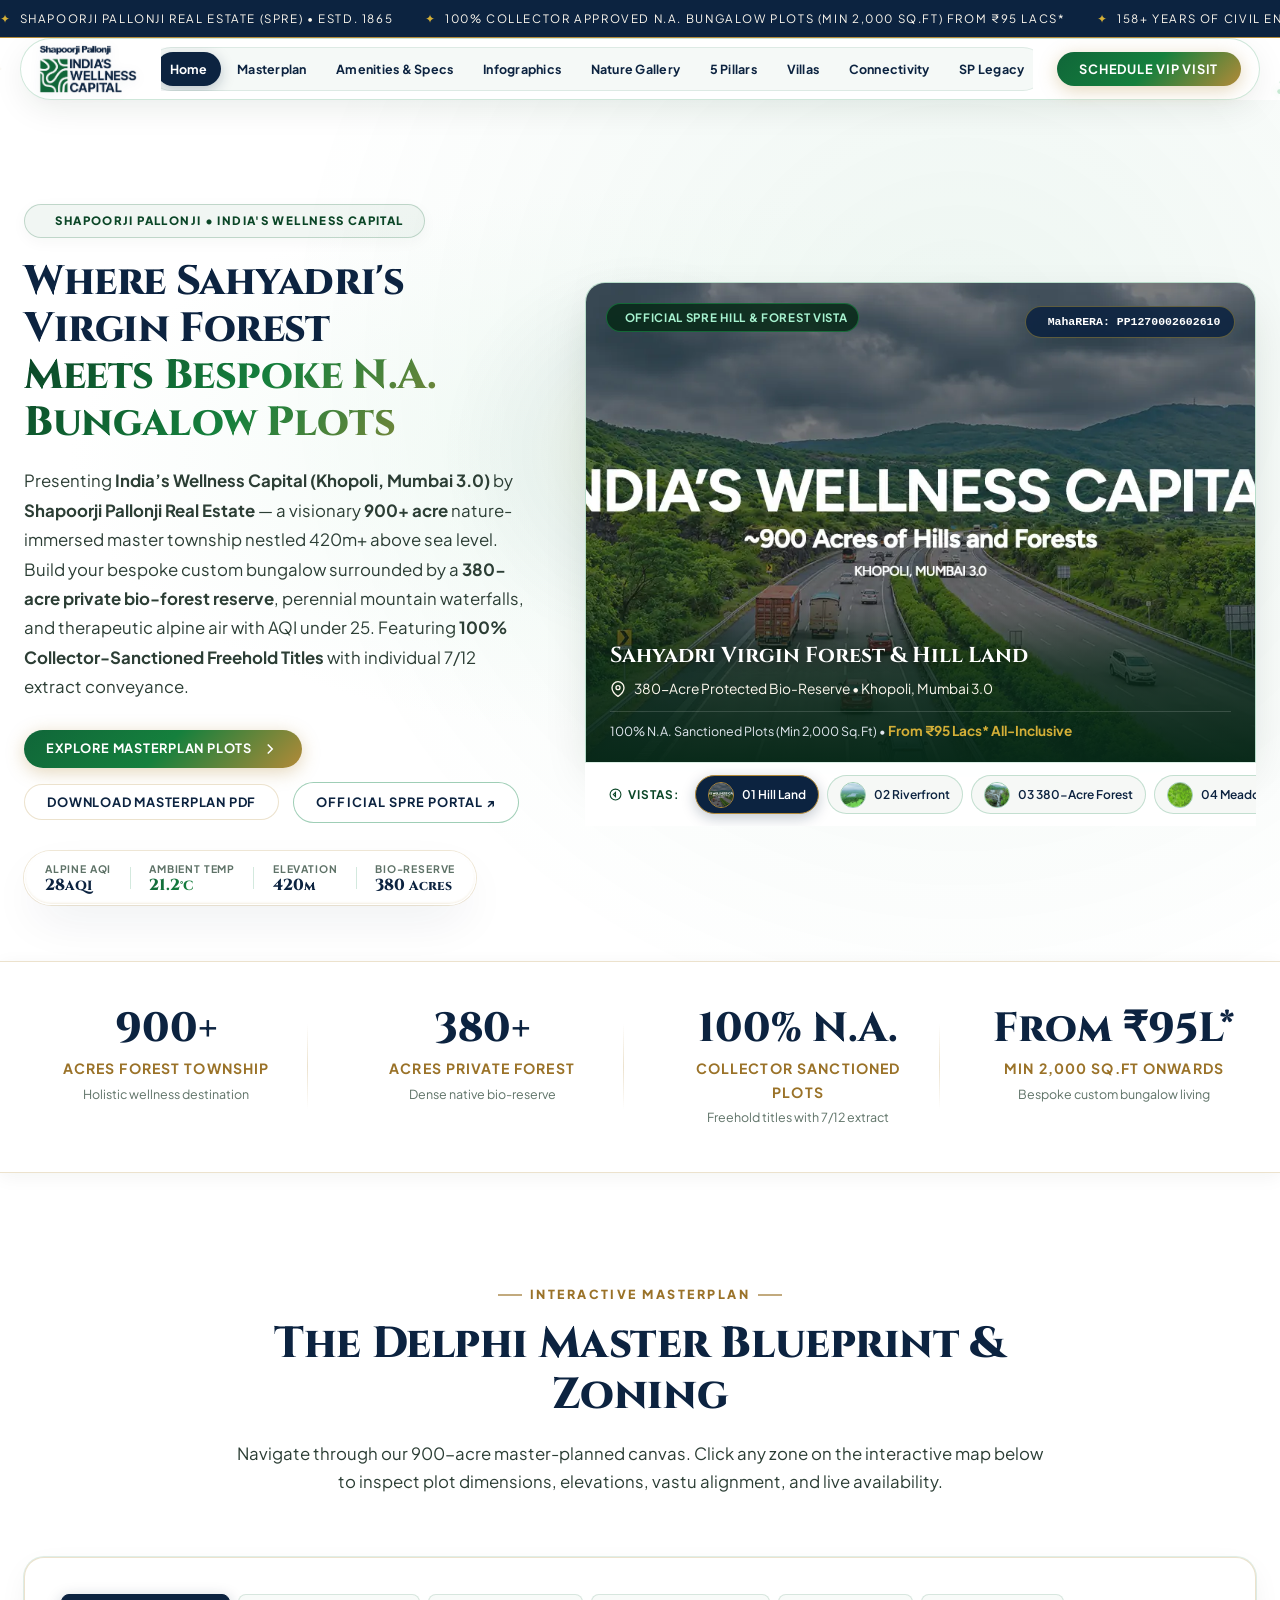
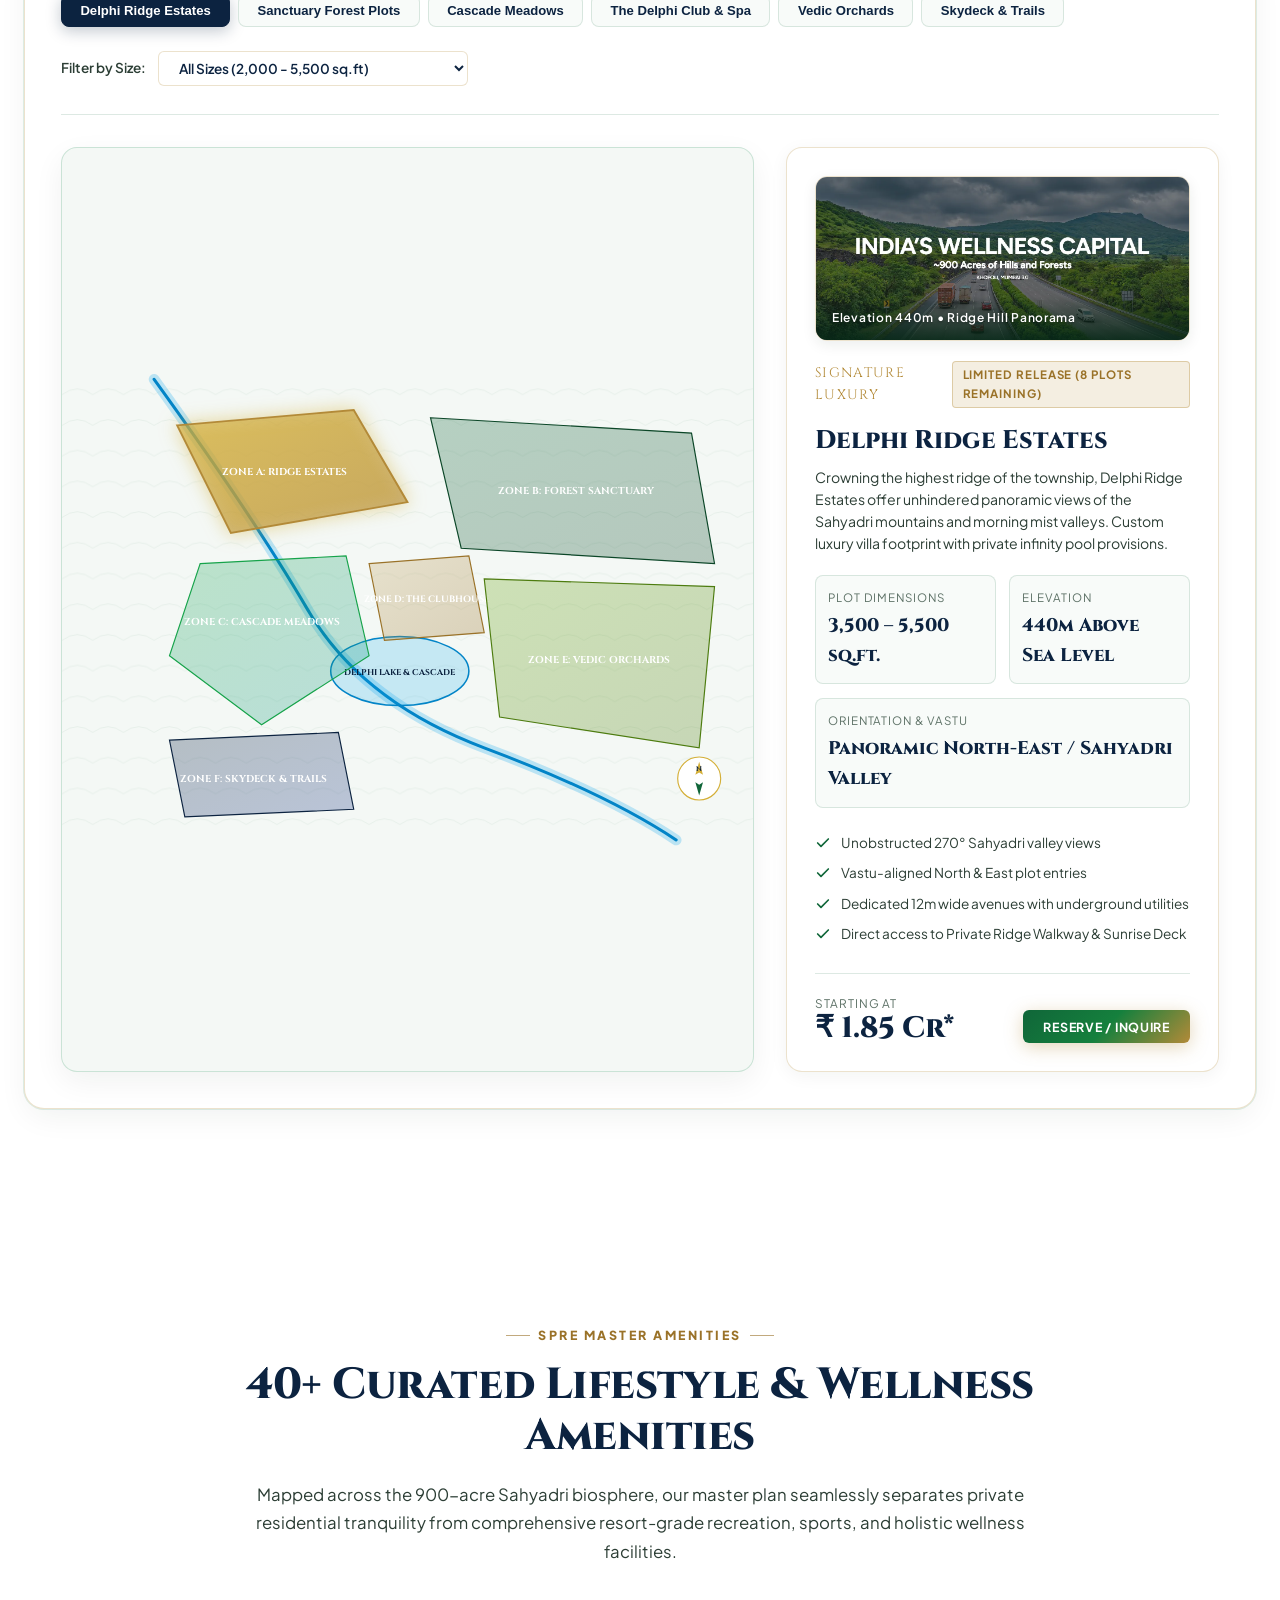
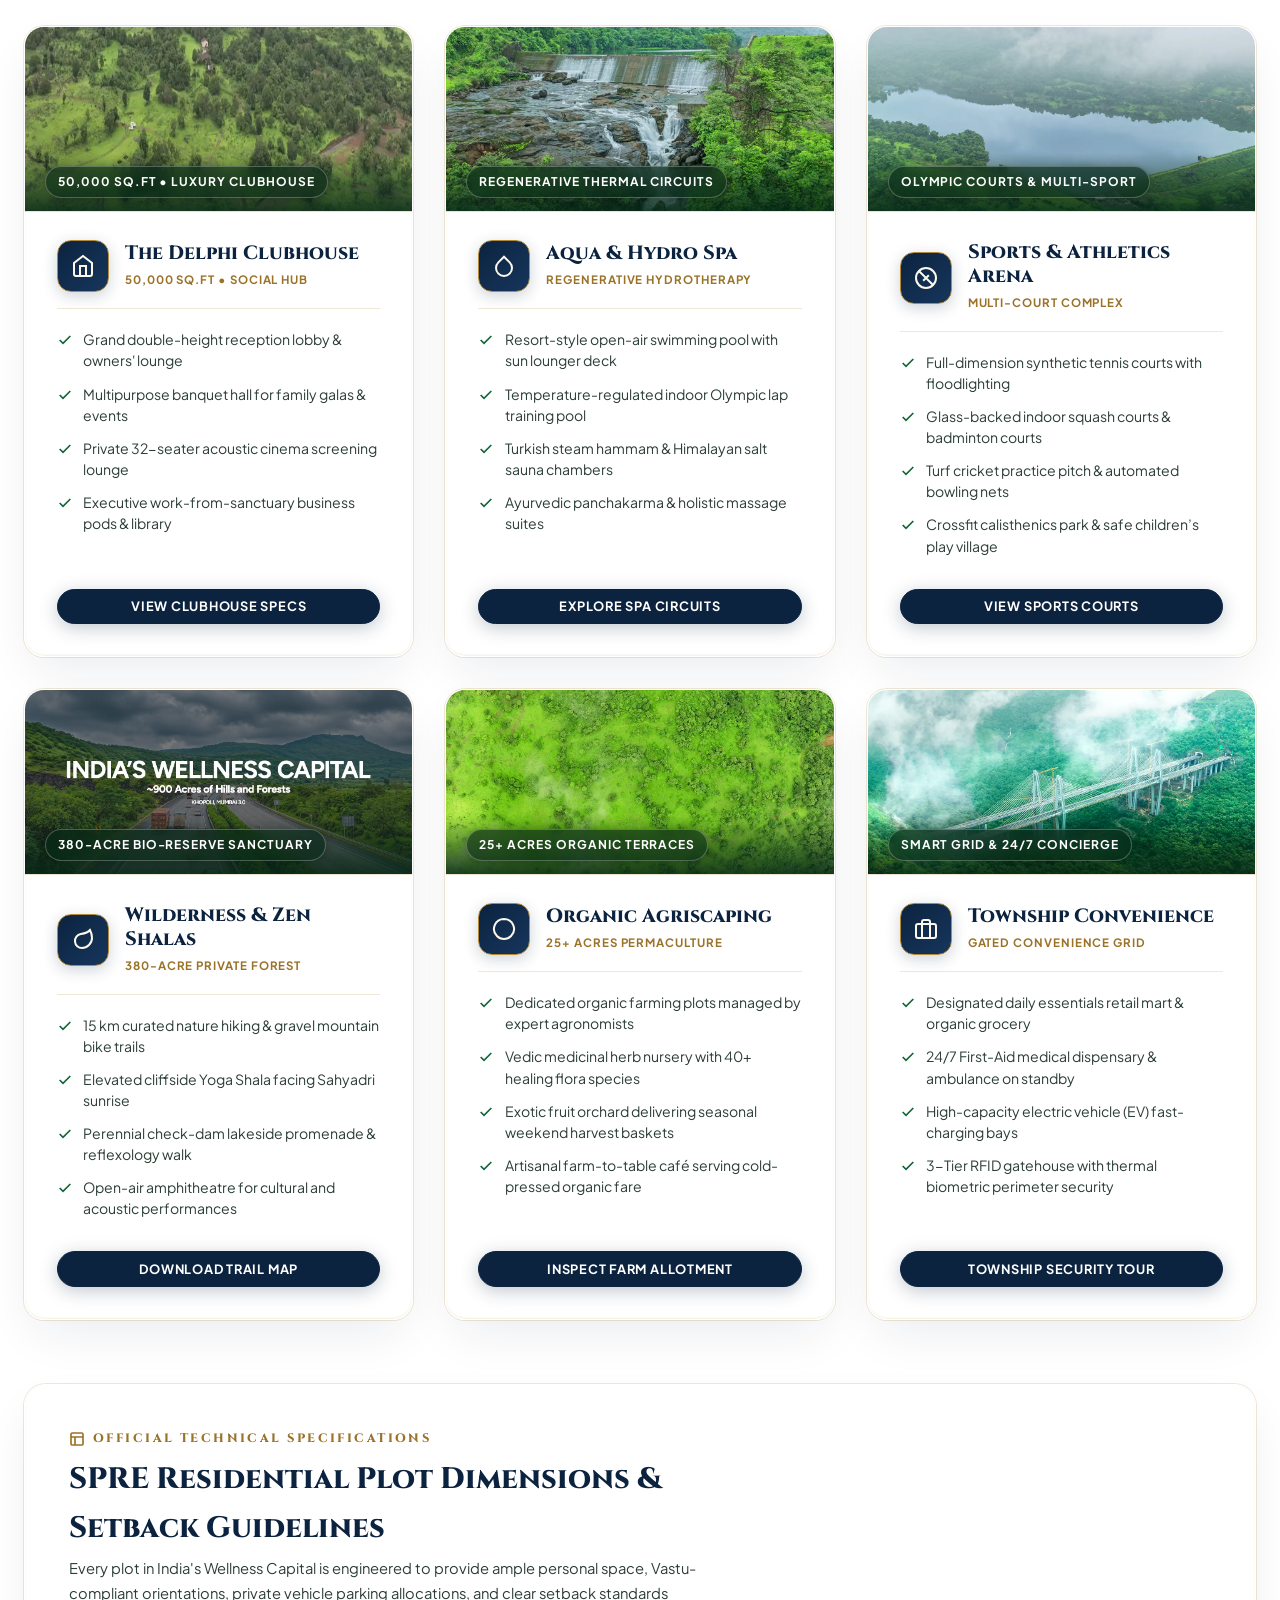
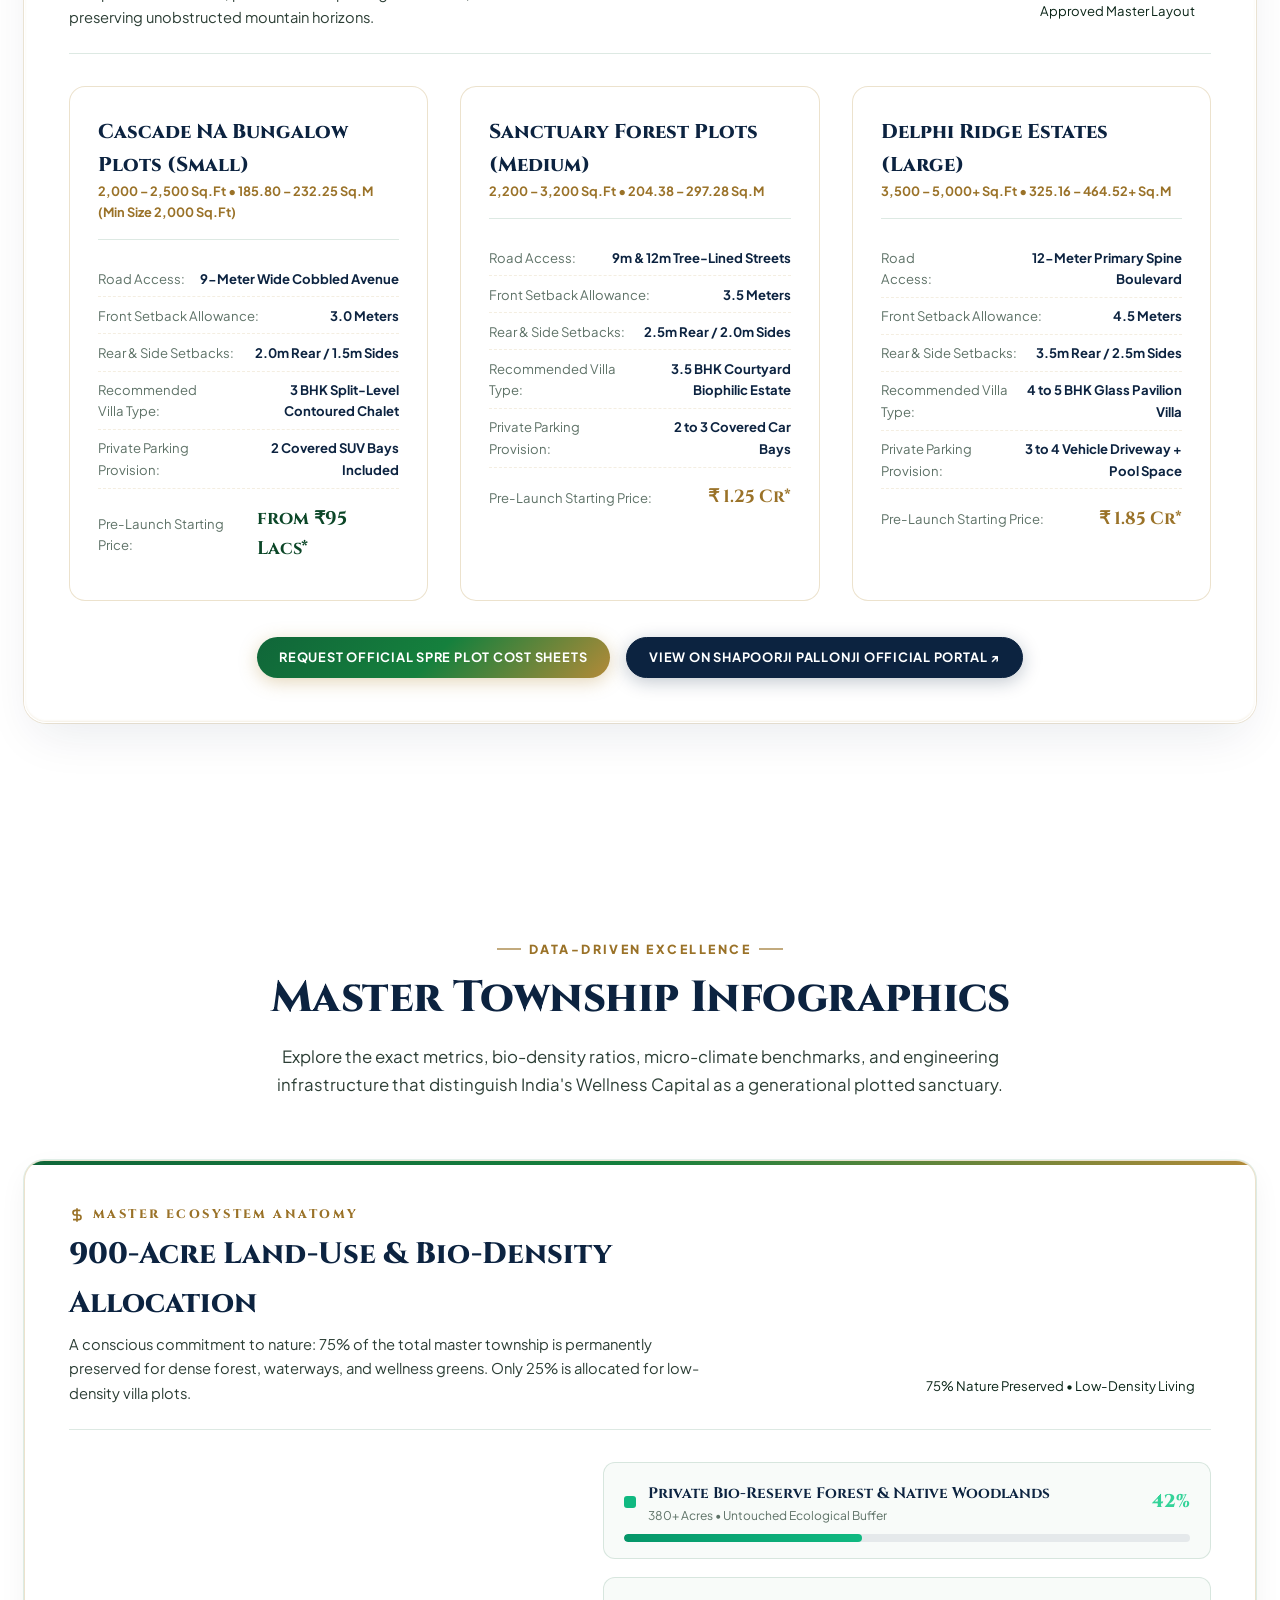
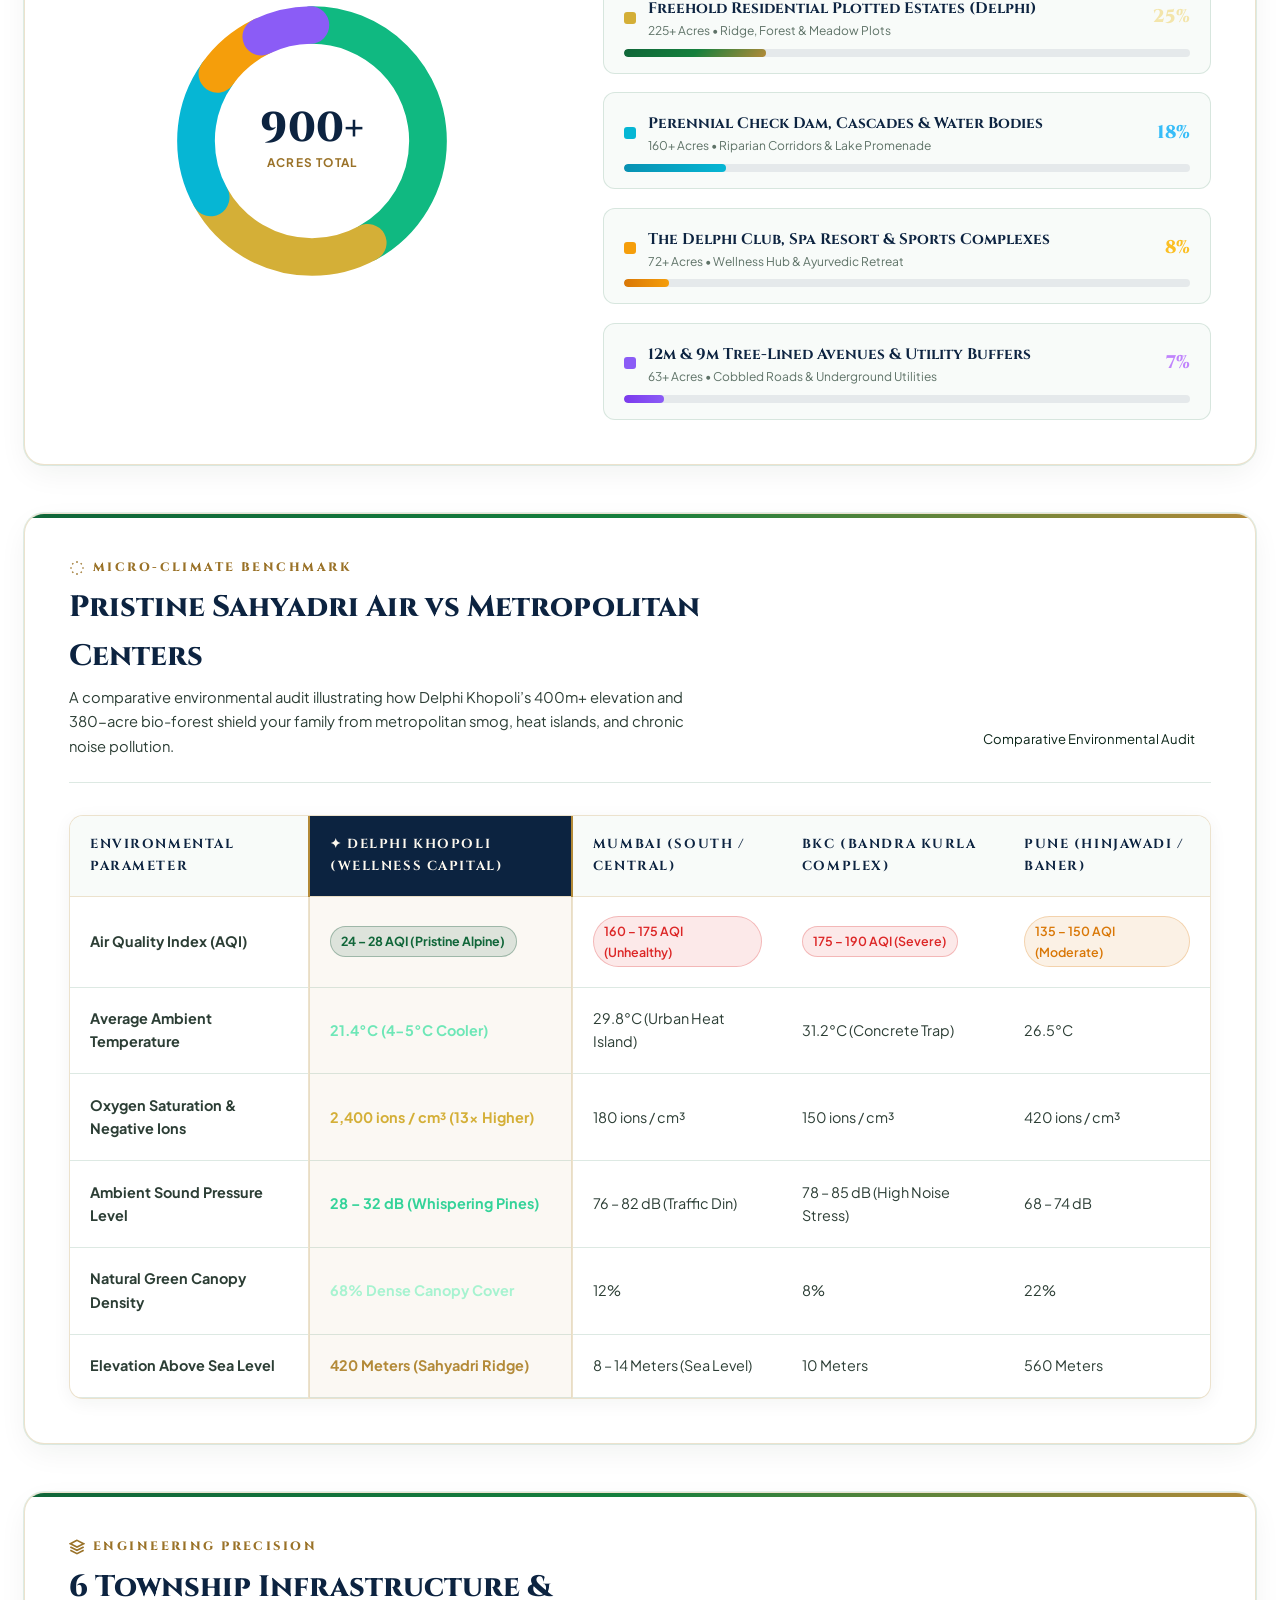
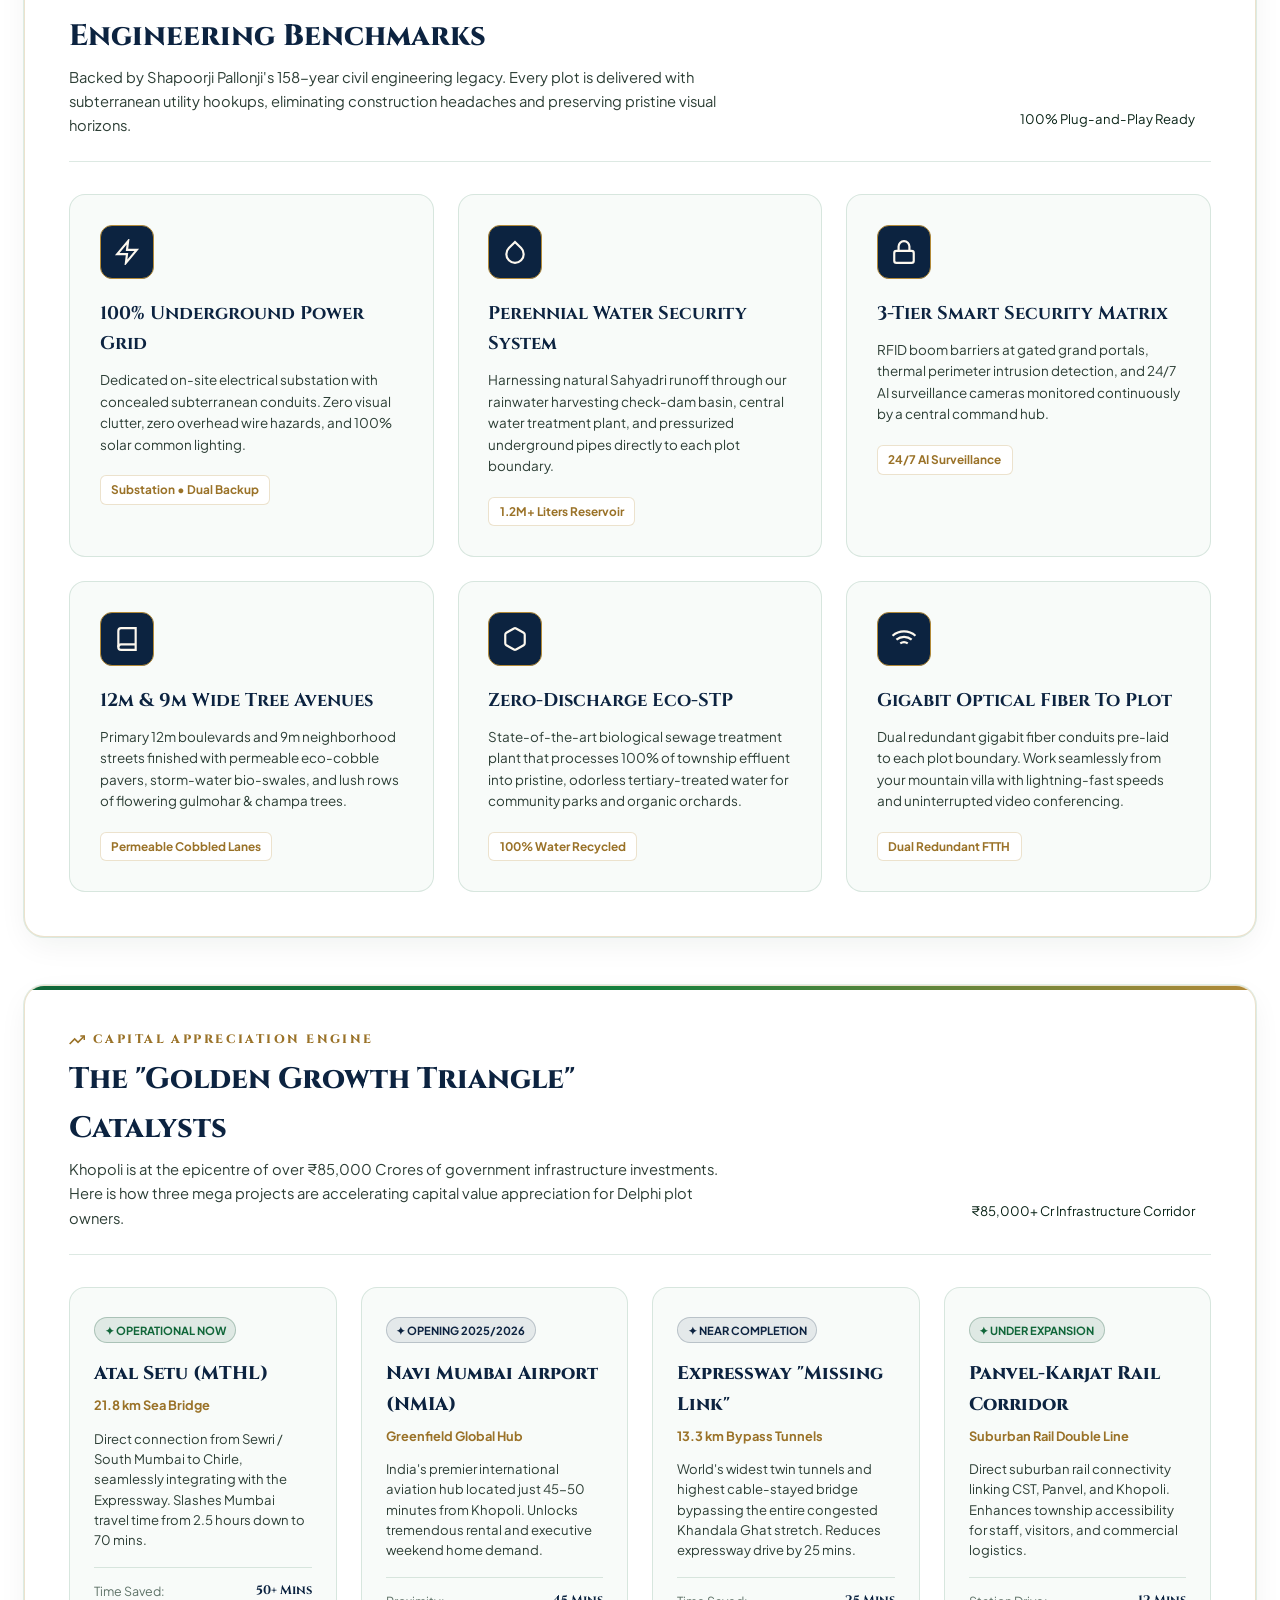
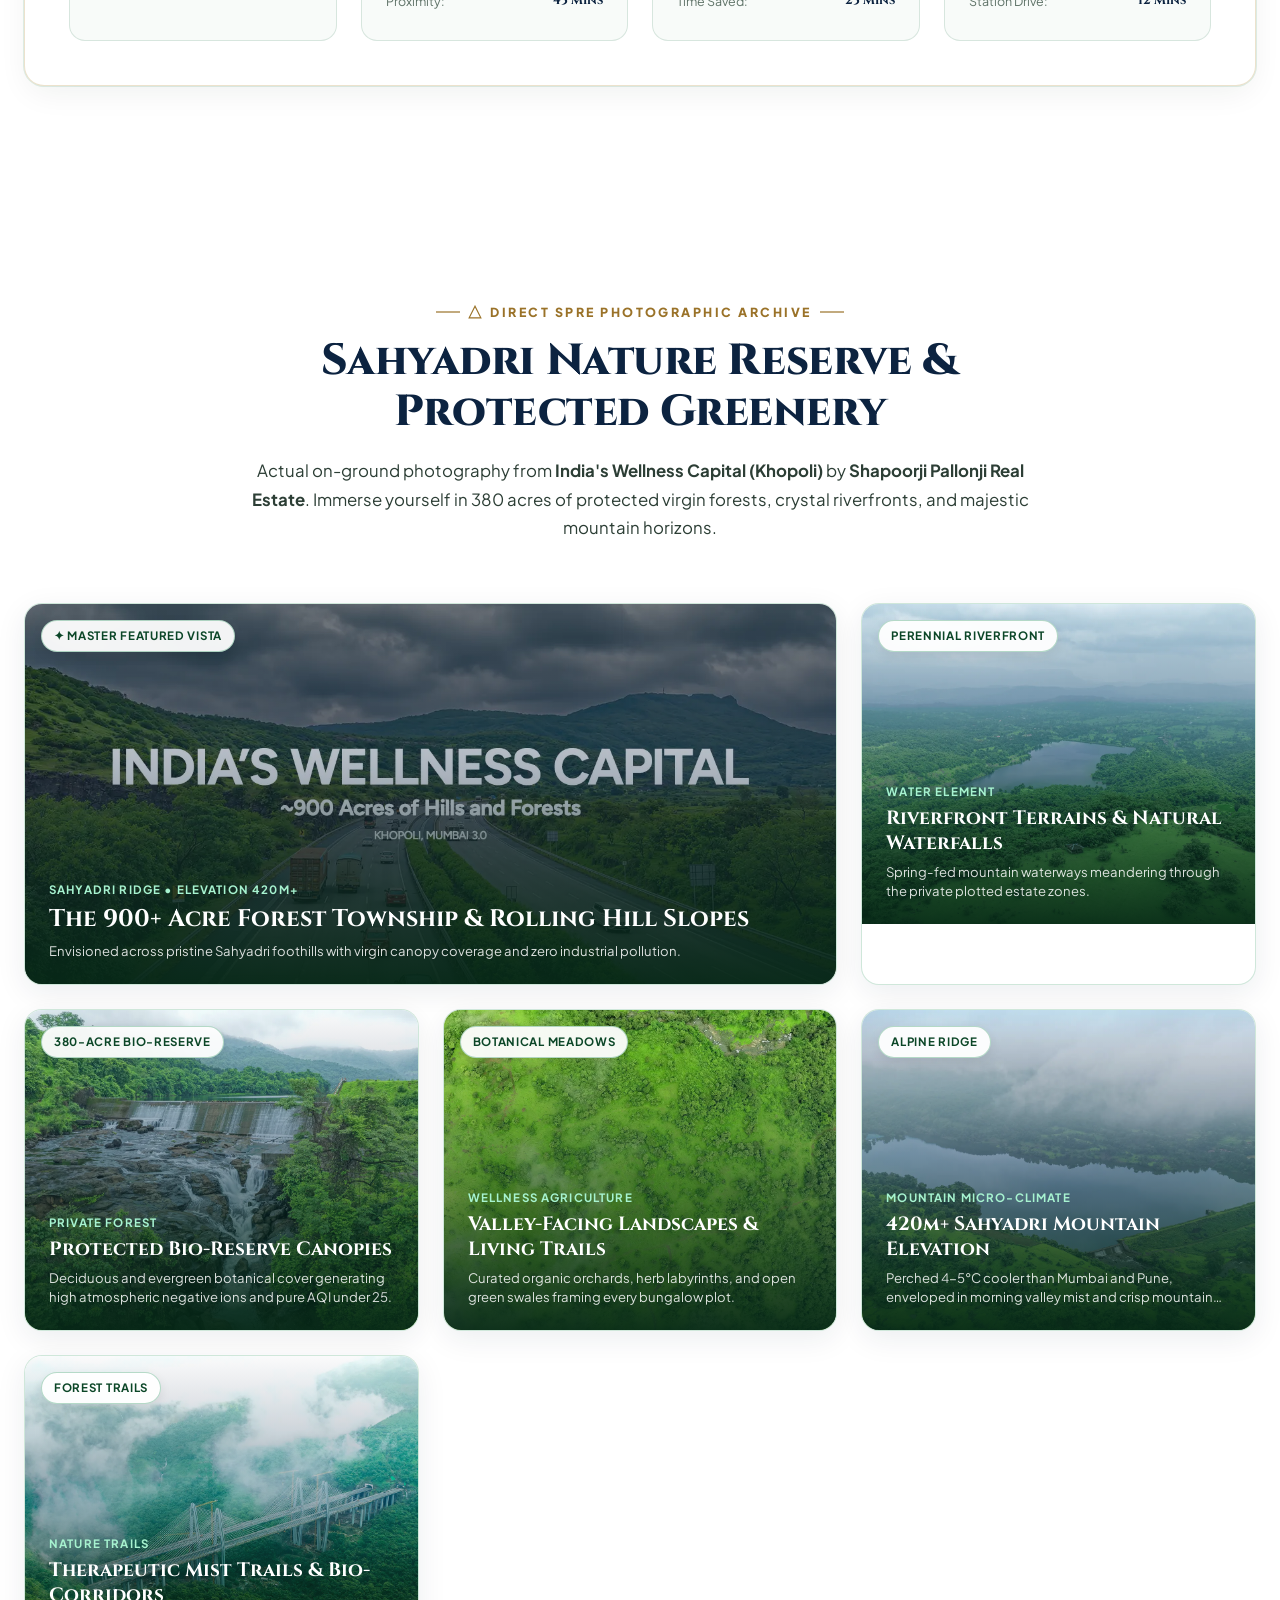
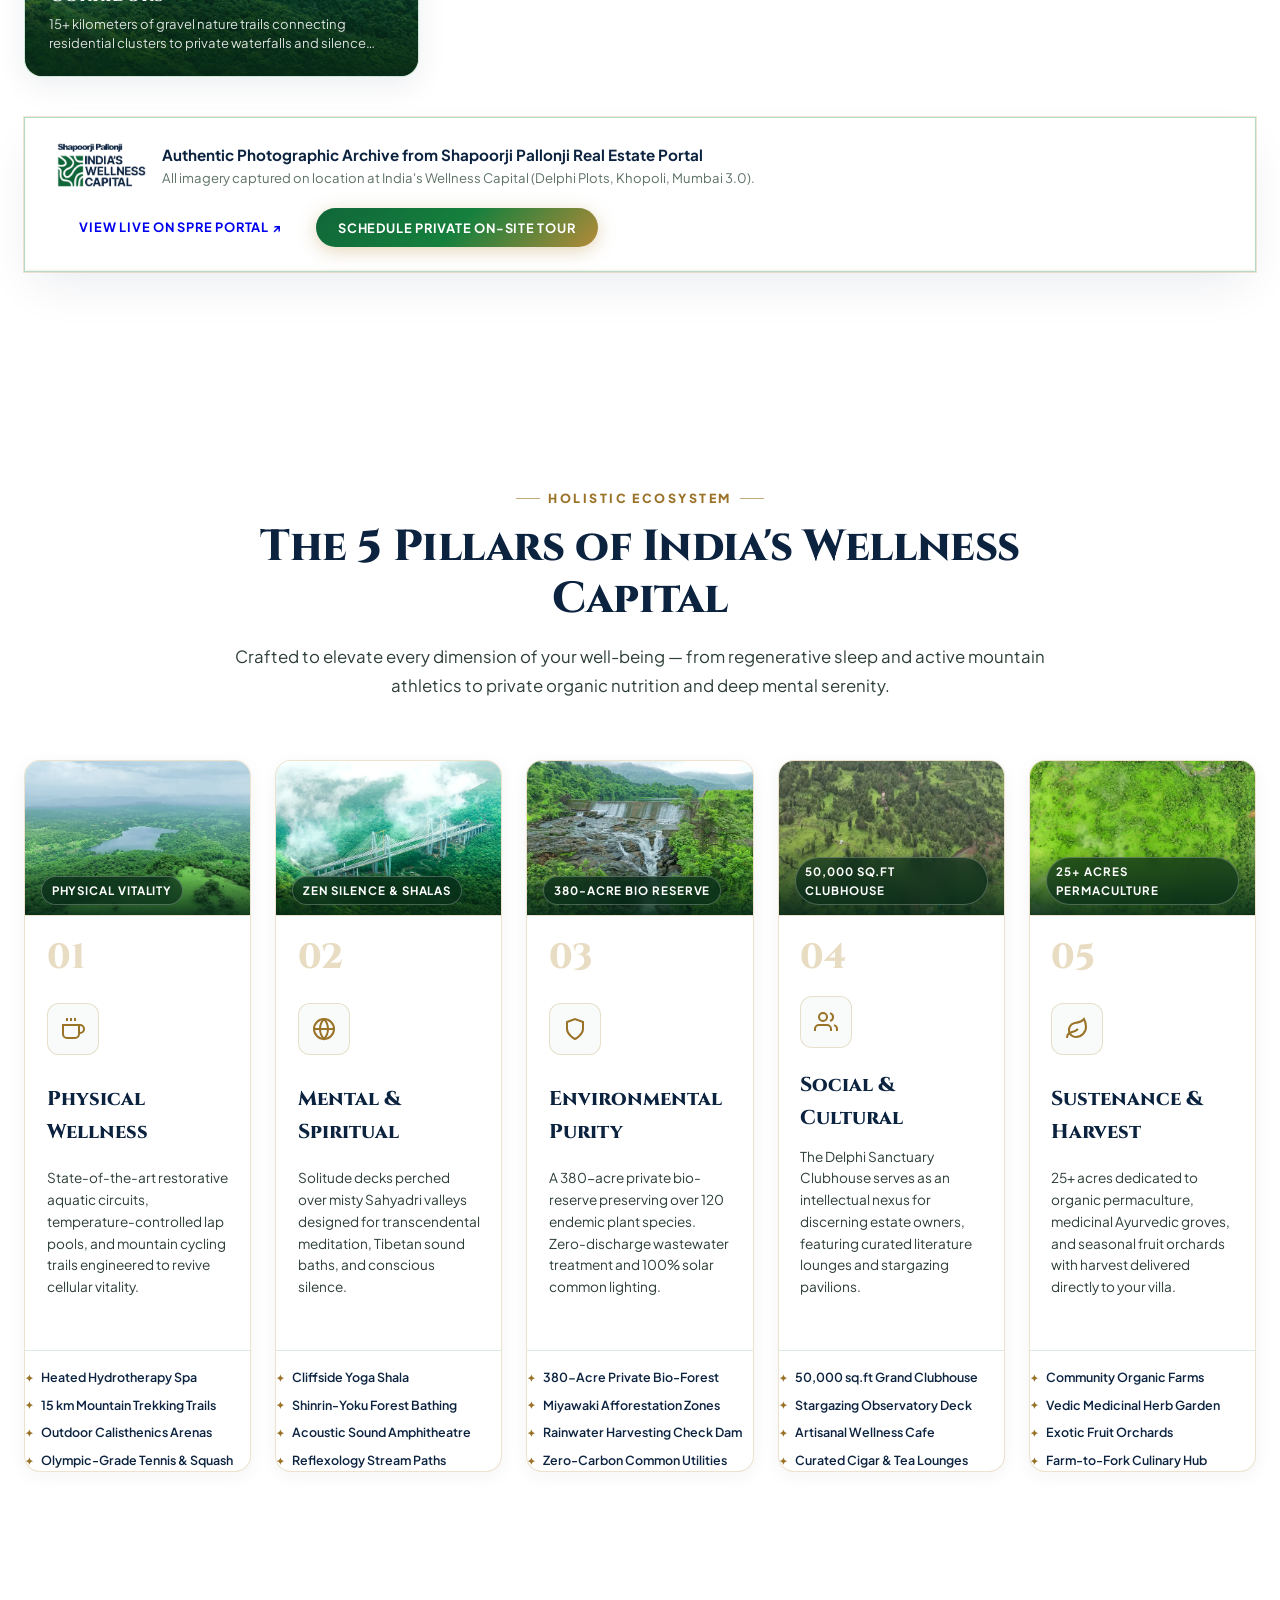
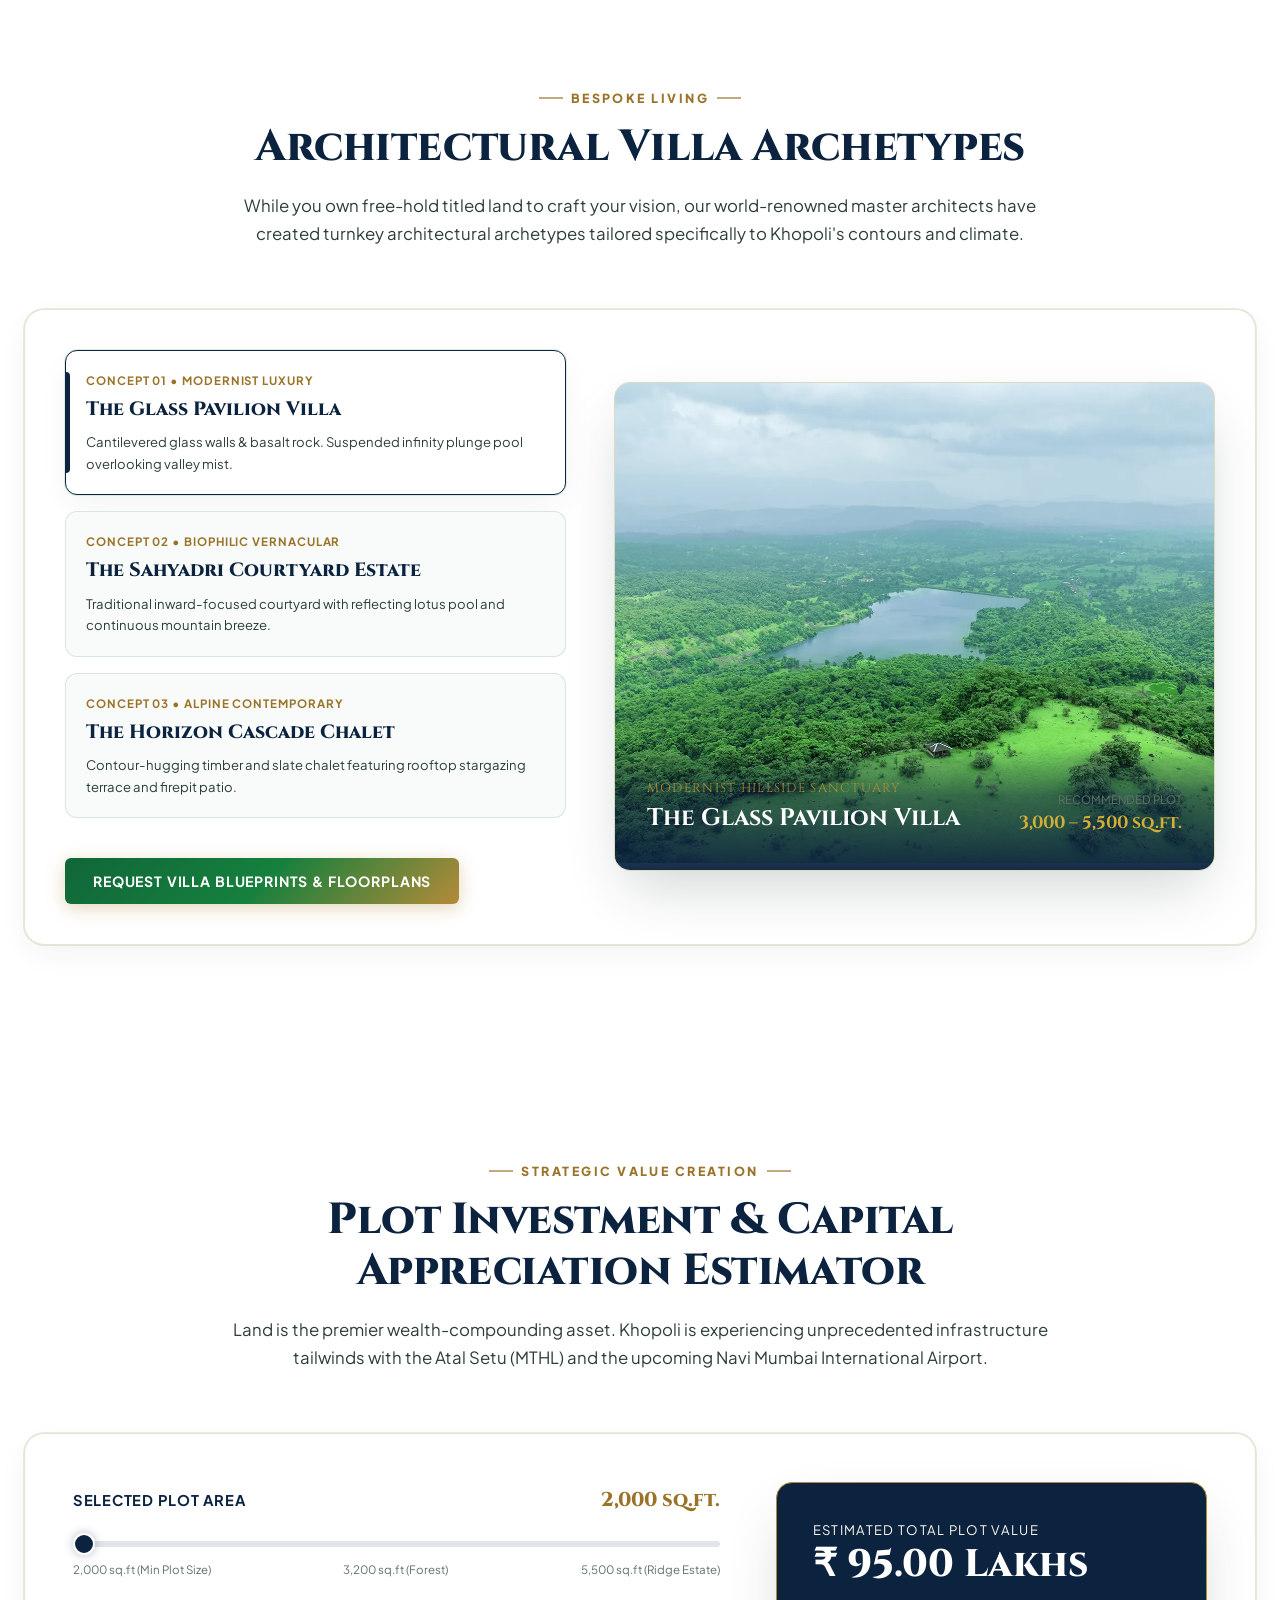
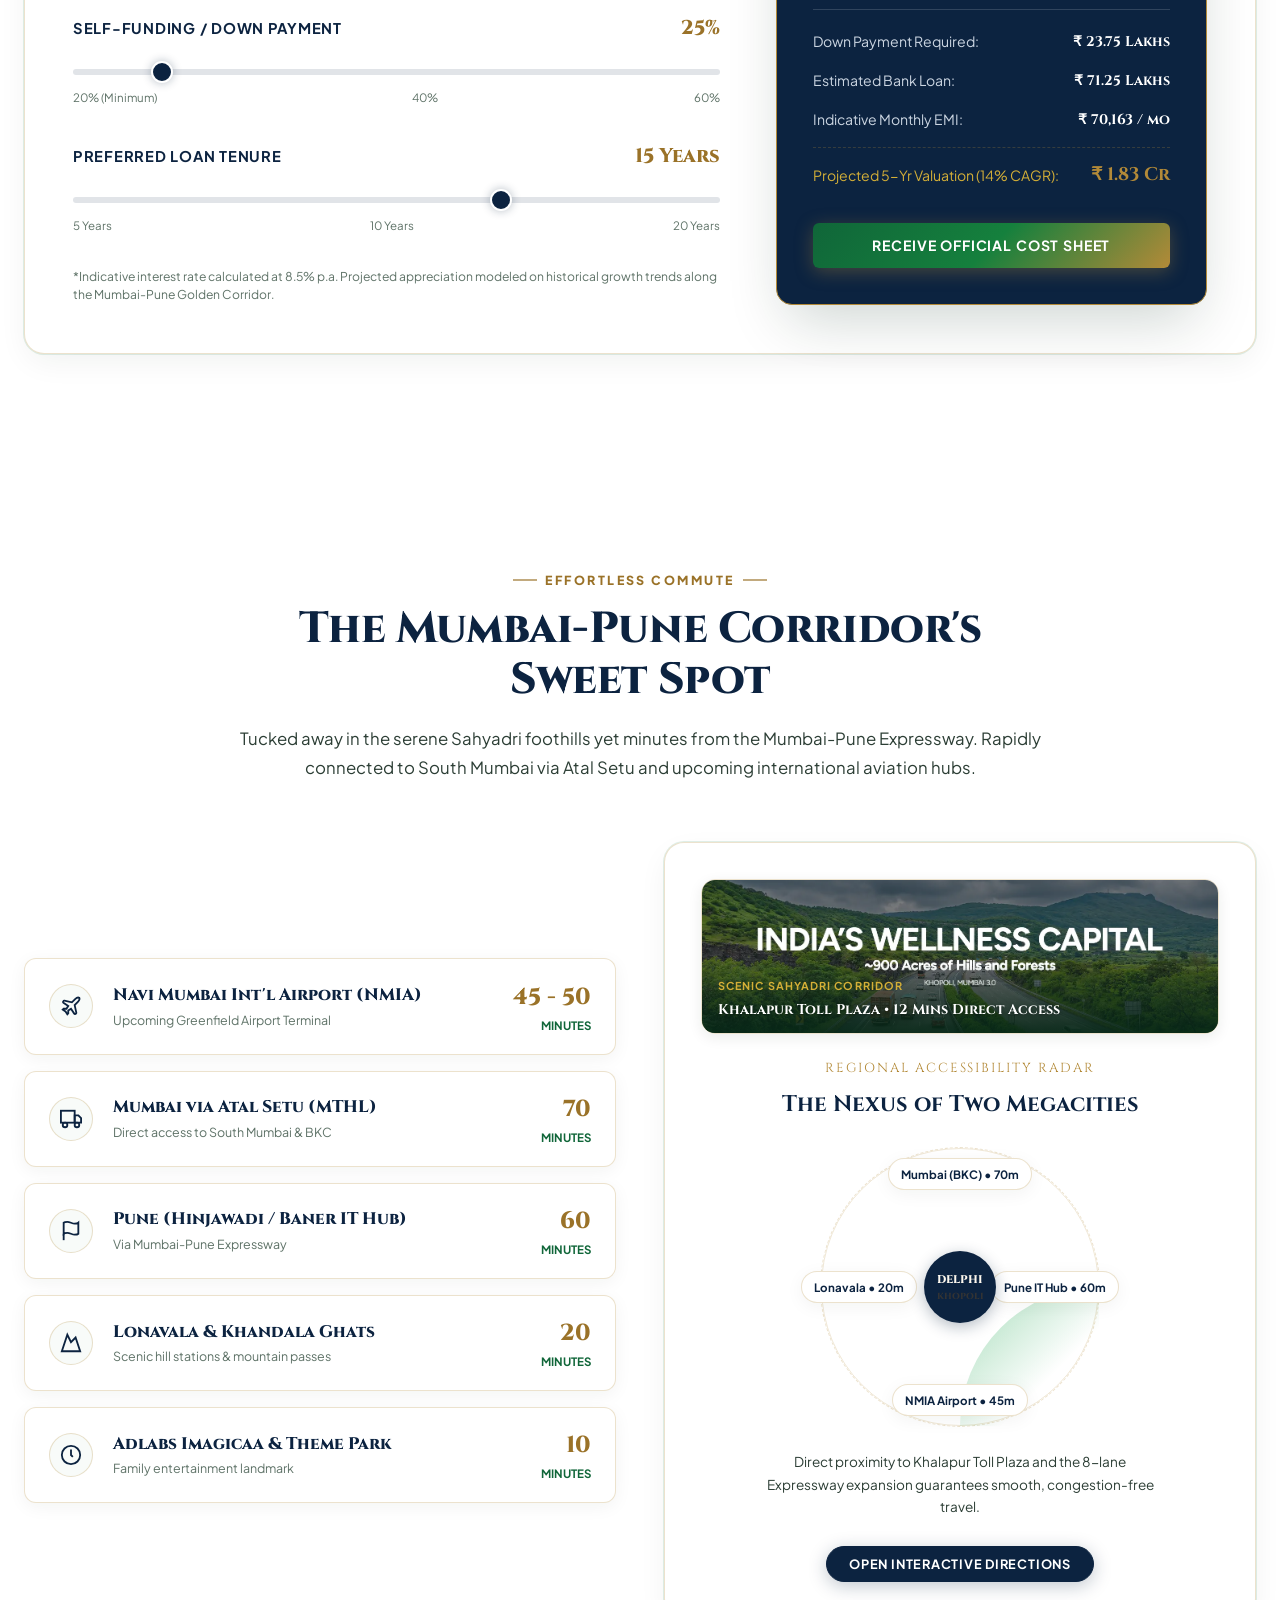
==== index.html @ bd263a4a "feat(ui-ux): enhance entire portal with cohesive imagery and editorial content synergy - Masterplan:" ====
<!DOCTYPE html>
<html lang="en">
<head>
  <meta charset="UTF-8">
  <meta name="viewport" content="width=device-width, initial-scale=1.0">
  <title>India's Wellness Capital | Delphi Plots, Khopoli | Shapoorji Pallonji</title>
  <meta name="description" content="India's Wellness Capital by Shapoorji Pallonji Real Estate. A 900+ acre master-planned township in Khopoli with 380-acre private forest. 100% N.A. Freehold Bungalow Plots (Min size 2,000 sq.ft) from ₹95 Lacs*.">
  <meta name="keywords" content="Shapoorji Pallonji Khopoli, India's Wellness Capital, Delphi Plots, Khopoli Plots, Luxury Plots Mumbai Pune Expressway, Shapoorji Plots Khopoli">
  
  <!-- Favicon -->
  <link rel="icon" href="data:image/svg+xml,<svg xmlns=%22http://www.w3.org/2000/svg%22 viewBox=%220 0 100 100%22><text y=%22.9em%22 font-size=%2290%22>🌿</text></svg>">
  
  <!-- Stylesheet -->
  <link rel="stylesheet" href="styles.css">
</head>
<body>

  <!-- Ambient Particle Canvas & Cursor Follower -->
  <canvas id="particles-canvas"></canvas>
  <div class="cursor-glow"></div>

  <!-- Toast Notification Container -->
  <div id="toast-container" class="toast-container"></div>

  <!-- ========================================================================
       TOP PRESTIGIOUS TRUST TICKER
       ======================================================================== -->
  <div class="top-trust-ticker">
    <div class="ticker-track">
      <span class="ticker-item"><span class="ticker-dot">✦</span> SHAPOORJI PALLONJI REAL ESTATE (SPRE) • ESTD. 1865</span>
      <span class="ticker-item"><span class="ticker-dot">✦</span> 100% COLLECTOR APPROVED N.A. BUNGALOW PLOTS (MIN 2,000 SQ.FT) FROM ₹95 LACS*</span>
      <span class="ticker-item"><span class="ticker-dot">✦</span> 158+ YEARS OF CIVIL ENGINEERING EXCELLENCE</span>
      <span class="ticker-item"><span class="ticker-dot">✦</span> 100% CLEAR FREEHOLD RESIDENTIAL 7/12 TITLES</span>
      <span class="ticker-item"><span class="ticker-dot">✦</span> MAHARERA REGISTERED TOWNSHIP</span>
      <span class="ticker-item"><span class="ticker-dot">✦</span> 900+ ACRES • 380-ACRE BIO-FOREST RESERVE</span>
      <span class="ticker-item"><span class="ticker-dot">✦</span> SHAPOORJI PALLONJI REAL ESTATE (SPRE) • ESTD. 1865</span>
      <span class="ticker-item"><span class="ticker-dot">✦</span> 100% COLLECTOR APPROVED N.A. BUNGALOW PLOTS (MIN 2,000 SQ.FT) FROM ₹95 LACS*</span>
      <span class="ticker-item"><span class="ticker-dot">✦</span> 158+ YEARS OF CIVIL ENGINEERING EXCELLENCE</span>
      <span class="ticker-item"><span class="ticker-dot">✦</span> 100% CLEAR FREEHOLD RESIDENTIAL 7/12 TITLES</span>
      <span class="ticker-item"><span class="ticker-dot">✦</span> MAHARERA REGISTERED TOWNSHIP</span>
      <span class="ticker-item"><span class="ticker-dot">✦</span> 900+ ACRES • 380-ACRE BIO-FOREST RESERVE</span>
    </div>
  </div>

  <!-- ========================================================================
       REFINED FLOATING PILL NAVBAR
       ======================================================================== -->
  <div class="navbar-pill-wrapper" id="navbar-pill-wrapper">
    <header class="navbar">
      <div class="nav-inner">
        <!-- Official Brand Logo (Attached to Home Page) -->
        <a href="#" class="spre-brand-header" title="Home - India's Wellness Capital" id="nav-brand-logo">
          <img src="assets/iwc-logo-duo.png" alt="Shapoorji Pallonji - India's Wellness Capital" class="iwc-official-logo-img">
        </a>

        <!-- Desktop Nav Links in Sleek Pill Container (Strictly Single Line) -->
        <nav class="nav-menu-wrapper">
          <ul class="nav-links" id="nav-links">
            <li><a href="#" class="nav-link active" data-nav="home">Home</a></li>
            <li><a href="#masterplan" class="nav-link" data-nav="masterplan">Masterplan</a></li>
            <li><a href="#amenities" class="nav-link" data-nav="amenities">Amenities & Specs</a></li>
            <li><a href="#infographics" class="nav-link" data-nav="infographics">Infographics</a></li>
            <li><a href="#gallery" class="nav-link" data-nav="gallery">Nature Gallery</a></li>
            <li><a href="#pillars" class="nav-link" data-nav="pillars">5 Pillars</a></li>
            <li><a href="#villas" class="nav-link" data-nav="villas">Villas</a></li>
            <li><a href="#connectivity" class="nav-link" data-nav="connectivity">Connectivity</a></li>
            <li><a href="#legacy" class="nav-link" data-nav="legacy">SP Legacy</a></li>
          </ul>
        </nav>

        <!-- Right Side Nav Actions -->
        <div class="nav-actions">
          <!-- Book Visit CTA Pill -->
          <button class="btn btn-gold btn-sm btn-pill" data-open-modal="visit">
            Schedule VIP Visit
          </button>

          <!-- Mobile Nav Toggle -->
          <button class="mobile-nav-toggle" id="mobile-nav-toggle" aria-label="Toggle navigation">
            <svg width="22" height="22" viewBox="0 0 24 24" fill="none" stroke="currentColor" stroke-width="2">
              <line x1="3" y1="12" x2="21" y2="12"></line>
              <line x1="3" y1="6" x2="21" y2="6"></line>
              <line x1="3" y1="18" x2="21" y2="18"></line>
            </svg>
          </button>
        </div>
      </div>
    </header>
  </div>

  <!-- ========================================================================
       HERO SECTION (PROMINENT SPRE NATURE HERO)
       ======================================================================== -->
  <section class="hero-section">
    <div class="hero-backdrop-glow"></div>
    <div class="container-wide">
      
      <div class="hero-dual-grid">
        
        <!-- Left Column: Copy, Trust Badges & Climate Strip -->
        <div class="hero-text-col">
          <div class="hero-sovereign-badge">
            <span class="pulse-dot"></span>
            <span>SHAPOORJI PALLONJI • INDIA'S WELLNESS CAPITAL</span>
          </div>

          <h1 class="hero-headline">
            Where Sahyadri's Virgin Forest<br>
            <span class="accent-nature">Meets Bespoke N.A. Bungalow Plots</span>
          </h1>

          <p class="hero-description">
            Presenting <strong>India’s Wellness Capital (Khopoli, Mumbai 3.0)</strong> by <strong>Shapoorji Pallonji Real Estate</strong> — a visionary 
            <strong>900+ acre</strong> nature-immersed master township nestled 420m+ above sea level. 
            Build your bespoke custom bungalow surrounded by a <strong>380-acre private bio-forest reserve</strong>, 
            perennial mountain waterfalls, and therapeutic alpine air with AQI under 25. 
            Featuring <strong>100% Collector-Sanctioned Freehold Titles</strong> with individual 7/12 extract conveyance.
          </p>

          <div class="hero-cta-group">
            <a href="#masterplan" class="btn btn-gold btn-pill">
              Explore Masterplan Plots
              <svg width="18" height="18" viewBox="0 0 24 24" fill="none" stroke="currentColor" stroke-width="2">
                <polyline points="9 18 15 12 9 6"></polyline>
              </svg>
            </a>
            <button class="btn btn-glass btn-pill" data-open-modal="brochure">
              Download Masterplan PDF
            </button>
            <a href="https://shapoorjirealestate.com/residential/indiaswellnesscapital-khopoli" target="_blank" rel="noopener noreferrer" class="btn btn-glass btn-sm btn-pill" style="font-size: 0.74rem; text-transform: uppercase; letter-spacing: 0.08em; border-color: rgba(16, 133, 73, 0.4);">
              <span>Official SPRE Portal ↗</span>
            </a>
          </div>

          <!-- Integrated Live Climate Sensor Strip -->
          <div class="hero-climate-capsule glass-panel-ultra">
            <div class="climate-cap-item">
              <span class="cap-label">Alpine AQI</span>
              <strong class="cap-val text-emerald" id="climate-aqi-val">24 <small>AQI</small></strong>
            </div>
            <div class="cap-divider"></div>
            <div class="climate-cap-item">
              <span class="cap-label">Ambient Temp</span>
              <strong class="cap-val text-gold" id="climate-temp-val">21.0<small>°C</small></strong>
            </div>
            <div class="cap-divider"></div>
            <div class="climate-cap-item">
              <span class="cap-label">Elevation</span>
              <strong class="cap-val">420<small>m</small></strong>
            </div>
            <div class="cap-divider"></div>
            <div class="climate-cap-item">
              <span class="cap-label">Bio-Reserve</span>
              <strong class="cap-val text-emerald">380 <small>Acres</small></strong>
            </div>
          </div>
        </div>

        <!-- Right Column: Prominent Hero Image Showcase (Immediately Above the Fold) -->
        <div class="hero-visual-col">
          <div class="hero-main-img-card">
            <img id="hero-active-img" src="assets/spre/india-wellness-capital-hill-land.webp" alt="India's Wellness Capital Sahyadri Virgin Forest & Hill Land by Shapoorji Pallonji">
            
            <div class="hero-img-overlay">
              <!-- Top Floating Badges -->
              <div class="hero-overlay-top">
                <div class="hero-caption-pill">
                  <span class="pulse-dot"></span>
                  <span id="hero-active-tag">Official SPRE Hill & Forest Vista</span>
                </div>
                
                <div class="hero-trust-badge-pill">
                  <span class="pulse-dot" style="background: var(--gold-primary);"></span>
                  <span>MahaRERA: PP1270002602610</span>
                </div>
              </div>

              <!-- Bottom Active Vista Info & Trust Ribbon -->
              <div class="hero-overlay-bottom">
                <div class="hero-caption-title" id="hero-active-title">Sahyadri Virgin Forest & Hill Land</div>
                <div class="hero-caption-sub" id="hero-active-sub">
                  <svg width="16" height="16" viewBox="0 0 24 24" fill="none" stroke="currentColor" stroke-width="2">
                    <path d="M21 10c0 7-9 13-9 13s-9-6-9-13a9 9 0 0 1 18 0z"></path>
                    <circle cx="12" cy="10" r="3"></circle>
                  </svg>
                  380-Acre Protected Bio-Reserve • Khopoli, Mumbai 3.0
                </div>
                
                <div class="hero-bottom-price-tag">
                  100% N.A. Sanctioned Plots (Min 2,000 Sq.Ft) • <strong>From ₹95 Lacs* All-Inclusive</strong>
                </div>
              </div>
            </div>
          </div>

          <!-- 5-Vista Nature Explorer Thumbnails Switcher -->
          <div class="hero-thumbs-strip">
            <div class="thumbs-strip-label">
              <svg width="13" height="13" viewBox="0 0 24 24" fill="none" stroke="currentColor" stroke-width="2">
                <circle cx="12" cy="12" r="10"></circle>
                <polygon points="12 8 8 12 12 16 12 8"></polygon>
              </svg>
              Vistas:
            </div>
            <button class="hero-thumb-btn active" data-src="assets/spre/india-wellness-capital-hill-land.webp" data-title="Sahyadri Virgin Forest & Hill Land" data-sub="380-Acre Protected Bio-Reserve • Khopoli, Mumbai 3.0" data-tag="Hill Ridge Panorama">
              <img src="assets/spre/india-wellness-capital-hill-land.webp" alt="Hill Land">
              <span>01 Hill Land</span>
            </button>
            <button class="hero-thumb-btn" data-src="assets/spre/gallery_photogallery_1.webp" data-title="Riverfront Terrains & Valley Living" data-sub="Perennial Riverfront & Waterfalls • Khopoli" data-tag="Riverfront Terrain">
              <img src="assets/spre/gallery_photogallery_1.webp" alt="Riverfront">
              <span>02 Riverfront</span>
            </button>
            <button class="hero-thumb-btn" data-src="assets/spre/gallery_photogallery_2.webp" data-title="Protected Forest Expanses" data-sub="Virgin Bio-Canopies & Clean Alpine Air" data-tag="Forest Canopies">
              <img src="assets/spre/gallery_photogallery_2.webp" alt="Forest">
              <span>03 380-Acre Forest</span>
            </button>
            <button class="hero-thumb-btn" data-src="assets/spre/gallery_photogallery_3.webp" data-title="Wellness-Inspired Nature Meadows" data-sub="Valley-Facing Landscapes & Botanical Trails" data-tag="Nature Trails">
              <img src="assets/spre/gallery_photogallery_3.webp" alt="Meadows">
              <span>04 Meadows</span>
            </button>
            <button class="hero-thumb-btn" data-src="assets/spre/gallery_photogallery_4.webp" data-title="Mountain Ridge Elevation (420m+)" data-sub="Valley Mist Panorama • Mumbai-Pune Golden Triangle" data-tag="Alpine Elevation">
              <img src="assets/spre/gallery_photogallery_4.webp" alt="Mountain Ridge">
              <span>05 Ridge Mist</span>
            </button>
          </div>
        </div>

      </div>

    </div>
  </section>

  <!-- ========================================================================
       KEY STATS STRIP
       ======================================================================== -->
  <section class="stats-strip">
    <div class="container-wide">
      <div class="stats-grid">
        <div class="stat-item">
          <div class="stat-number">900+</div>
          <div class="stat-label">Acres Forest Township</div>
          <div class="stat-sub">Holistic wellness destination</div>
        </div>
        <div class="stat-item">
          <div class="stat-number">380+</div>
          <div class="stat-label">Acres Private Forest</div>
          <div class="stat-sub">Dense native bio-reserve</div>
        </div>
        <div class="stat-item">
          <div class="stat-number">100% N.A.</div>
          <div class="stat-label">Collector Sanctioned Plots</div>
          <div class="stat-sub">Freehold titles with 7/12 extract</div>
        </div>
        <div class="stat-item">
          <div class="stat-number">From ₹95L*</div>
          <div class="stat-label">Min 2,000 Sq.Ft Onwards</div>
          <div class="stat-sub">Bespoke custom bungalow living</div>
        </div>
      </div>
    </div>
  </section>

  <!-- ========================================================================
       INTERACTIVE MASTERPLAN & PLOT EXPLORER
       ======================================================================== -->
  <section id="masterplan" class="section">
    <div class="container-wide">
      
      <div class="section-header">
        <div class="section-tag">Interactive Masterplan</div>
        <h2 class="section-title">The Delphi Master Blueprint & Zoning</h2>
        <p class="section-desc">
          Navigate through our 900-acre master-planned canvas. Click any zone on the interactive map below 
          to inspect plot dimensions, elevations, vastu alignment, and live availability.
        </p>
      </div>

      <div class="masterplan-container">
        
        <!-- Filter Bar -->
        <div class="masterplan-filter-bar">
          <div class="zone-filter-tabs">
            <button class="zone-tab active" data-zone="ridge">Delphi Ridge Estates</button>
            <button class="zone-tab" data-zone="forest">Sanctuary Forest Plots</button>
            <button class="zone-tab" data-zone="meadows">Cascade Meadows</button>
            <button class="zone-tab" data-zone="clubhouse">The Delphi Club & Spa</button>
            <button class="zone-tab" data-zone="orchard">Vedic Orchards</button>
            <button class="zone-tab" data-zone="skydeck">Skydeck & Trails</button>
          </div>

          <div class="plot-size-filter">
            <label for="plot-size-filter-select">Filter by Size:</label>
            <select id="plot-size-filter-select" class="plot-size-select">
              <option value="all">All Sizes (2,000 - 5,500 sq.ft)</option>
              <option value="compact">Cascade NA Plots (2,000 - 2,500 sq.ft)</option>
              <option value="medium">Forest NA Plots (2,600 - 3,400 sq.ft)</option>
              <option value="large">Ridge Estates (3,500 - 5,500 sq.ft)</option>
            </select>
          </div>
        </div>

        <!-- Masterplan Interactive Stage -->
        <div class="masterplan-stage">
          
          <!-- Interactive SVG Map -->
          <div class="masterplan-map-canvas-wrap">
            <svg class="map-svg" viewBox="0 0 900 600" preserveAspectRatio="xMidYMid meet">
              <defs>
                <!-- Gradients for Zones -->
                <linearGradient id="gradRidge" x1="0%" y1="0%" x2="100%" y2="100%">
                  <stop offset="0%" stop-color="#D4AF37" stop-opacity="0.85"/>
                  <stop offset="100%" stop-color="#B38A38" stop-opacity="0.85"/>
                </linearGradient>
                <linearGradient id="gradForest" x1="0%" y1="0%" x2="100%" y2="100%">
                  <stop offset="0%" stop-color="#106639" stop-opacity="0.85"/>
                  <stop offset="100%" stop-color="#0B4627" stop-opacity="0.85"/>
                </linearGradient>
                <linearGradient id="gradMeadows" x1="0%" y1="0%" x2="100%" y2="100%">
                  <stop offset="0%" stop-color="#16A34A" stop-opacity="0.8"/>
                  <stop offset="100%" stop-color="#0D9488" stop-opacity="0.8"/>
                </linearGradient>
                <linearGradient id="gradClub" x1="0%" y1="0%" x2="100%" y2="100%">
                  <stop offset="0%" stop-color="#C5A869" stop-opacity="0.9"/>
                  <stop offset="100%" stop-color="#9A7228" stop-opacity="0.9"/>
                </linearGradient>
                <linearGradient id="gradOrchard" x1="0%" y1="0%" x2="100%" y2="100%">
                  <stop offset="0%" stop-color="#65A30D" stop-opacity="0.85"/>
                  <stop offset="100%" stop-color="#4D7C0F" stop-opacity="0.85"/>
                </linearGradient>
                <linearGradient id="gradSkydeck" x1="0%" y1="0%" x2="100%" y2="100%">
                  <stop offset="0%" stop-color="#0C2340" stop-opacity="0.85"/>
                  <stop offset="100%" stop-color="#1E3A8A" stop-opacity="0.85"/>
                </linearGradient>
                
                <!-- Contour Pattern -->
                <pattern id="contourPattern" width="40" height="40" patternUnits="userSpaceOnUse">
                  <path d="M 0 20 Q 20 5 40 20 T 80 20" fill="none" stroke="rgba(16, 102, 57, 0.08)" stroke-width="1"/>
                </pattern>
              </defs>

              <!-- Background Contours -->
              <rect width="900" height="600" fill="#F4F8F5" />
              <rect width="900" height="600" fill="url(#contourPattern)" />

              <!-- Natural River & Stream Flow -->
              <path d="M 120 0 Q 250 180 320 300 T 550 480 T 800 600" fill="none" stroke="rgba(14, 165, 233, 0.25)" stroke-width="14" stroke-linecap="round"/>
              <path d="M 120 0 Q 250 180 320 300 T 550 480 T 800 600" fill="none" stroke="#0284C7" stroke-width="4" stroke-linecap="round"/>

              <!-- Central Lake / Check Dam Body -->
              <ellipse cx="440" cy="380" rx="90" ry="45" fill="rgba(14, 165, 233, 0.2)" stroke="#0284C7" stroke-width="2" />
              <text x="440" y="385" fill="#0C2340" font-size="11" font-family="'Cinzel', serif" text-anchor="middle" font-weight="700">DELPHI LAKE & CASCADE</text>

              <!-- ZONE A: Delphi Ridge Estates (Top Elevation) -->
              <polygon class="map-zone-polygon active" data-zone="ridge"
                       points="150,60 380,40 450,160 220,200"
                       fill="url(#gradRidge)" stroke="#B38A38"/>
              <text x="290" y="125" fill="#FFFFFF" font-size="13" font-family="'Cinzel', serif" font-weight="700" text-anchor="middle">ZONE A: RIDGE ESTATES</text>

              <!-- ZONE B: The Sanctuary Forest Plots (Dense Greens) -->
              <polygon class="map-zone-polygon" data-zone="forest"
                       points="480,50 820,70 850,240 520,220"
                       fill="url(#gradForest)" stroke="#0B4627"/>
              <text x="670" y="150" fill="#FFFFFF" font-size="13" font-family="'Cinzel', serif" font-weight="700" text-anchor="middle">ZONE B: FOREST SANCTUARY</text>

              <!-- ZONE C: Cascade Meadows (Along Water Body) -->
              <polygon class="map-zone-polygon" data-zone="meadows"
                       points="180,240 370,230 400,360 260,450 140,360"
                       fill="url(#gradMeadows)" stroke="#16A34A"/>
              <text x="260" y="320" fill="#FFFFFF" font-size="13" font-family="'Cinzel', serif" font-weight="700" text-anchor="middle">ZONE C: CASCADE MEADOWS</text>

              <!-- ZONE D: The Delphi Sanctuary & Resort (Central Club) -->
              <polygon class="map-zone-polygon" data-zone="clubhouse"
                       points="400,240 530,230 550,330 420,340"
                       fill="url(#gradClub)" stroke="#9A7228"/>
              <text x="475" y="290" fill="#FFFFFF" font-size="12" font-family="'Cinzel', serif" font-weight="700" text-anchor="middle">ZONE D: THE CLUBHOUSE</text>

              <!-- ZONE E: Vedic Organic Orchards (South Agricultural Greens) -->
              <polygon class="map-zone-polygon" data-zone="orchard"
                       points="550,260 850,270 830,480 570,440"
                       fill="url(#gradOrchard)" stroke="#4D7C0F"/>
              <text x="700" y="370" fill="#FFFFFF" font-size="13" font-family="'Cinzel', serif" font-weight="700" text-anchor="middle">ZONE E: VEDIC ORCHARDS</text>

              <!-- ZONE F: Sahyadri Skydeck & Observatory (West Ridge Point) -->
              <polygon class="map-zone-polygon" data-zone="skydeck"
                       points="140,470 360,460 380,560 160,570"
                       fill="url(#gradSkydeck)" stroke="#0C2340"/>
              <text x="250" y="525" fill="#FFFFFF" font-size="13" font-family="'Cinzel', serif" font-weight="700" text-anchor="middle">ZONE F: SKYDECK & TRAILS</text>

              <!-- Compass Rose -->
              <g transform="translate(830, 520)">
                <circle cx="0" cy="0" r="28" fill="#FFFFFF" stroke="#D4AF37" stroke-width="1.5"/>
                <polygon points="0,-22 5,-5 0,-8 -5,-5" fill="#D4AF37"/>
                <polygon points="0,22 5,5 0,8 -5,5" fill="#106639"/>
                <text x="0" y="-10" fill="#0C2340" font-size="9" font-family="'Cinzel', serif" text-anchor="middle" font-weight="700">N</text>
              </g>
            </svg>
          </div>

          <!-- Dynamic Plot Inspector Panel -->
          <div class="plot-inspector-card">
            <div>
              <!-- Live Dynamic Zone Visual Card -->
              <div class="inspector-img-wrap">
                <img id="inspector-image" src="assets/spre/india-wellness-capital-hill-land.webp" alt="Delphi Ridge Estates Vista" loading="lazy">
                <div class="inspector-img-overlay">
                  <span id="inspector-img-tag" class="inspector-img-tag">Elevation 440m • Ridge Hill Panorama</span>
                </div>
              </div>

              <div class="inspector-tag">
                <span id="inspector-category" class="text-gold-solid font-serif" style="font-size: 0.85rem; letter-spacing: 0.1em; text-transform: uppercase;">
                  Signature Luxury
                </span>
                <span id="inspector-status-badge" class="zone-status-badge fast-filling">
                  Limited Release
                </span>
              </div>

              <h3 id="inspector-title" class="inspector-title">Delphi Ridge Estates</h3>
              <p id="inspector-subtitle" class="inspector-subtitle">
                Crowning the highest ridge of the township, Delphi Ridge Estates offer unhindered panoramic views of the Sahyadri mountains.
              </p>

              <!-- Specs Grid -->
              <div class="inspector-specs-grid">
                <div class="spec-box">
                  <div class="spec-box-label">Plot Dimensions</div>
                  <div id="inspector-spec-area" class="spec-box-val">3,500 – 5,500 sq.ft.</div>
                </div>
                <div class="spec-box">
                  <div class="spec-box-label">Elevation</div>
                  <div id="inspector-spec-elevation" class="spec-box-val">440m Above MSL</div>
                </div>
                <div class="spec-box" style="grid-column: span 2;">
                  <div class="spec-box-label">Orientation & Vastu</div>
                  <div id="inspector-spec-facing" class="spec-box-val">North-East / Sahyadri Valley</div>
                </div>
              </div>

              <!-- Perks List -->
              <ul id="inspector-perks-list" class="inspector-perks">
                <!-- Dynamically populated via JS -->
              </ul>
            </div>

            <!-- Price & Action Bottom Block -->
            <div>
              <div class="inspector-price-block">
                <div>
                  <div id="inspector-price-sub" class="price-sub">Starting at</div>
                  <div id="inspector-price" class="price-amount">₹ 1.85 Cr*</div>
                </div>
                <button class="btn btn-gold btn-sm" data-open-modal="plot-reserve">
                  Reserve / Inquire
                </button>
              </div>
            </div>

          </div>

        </div>

      </div>

    </div>
  </section>

  <!-- ========================================================================
       OFFICIAL SPRE AMENITIES & PLOT SPECIFICATIONS
       (Imported directly from shapoorjirealestate.com/residential/indiaswellnesscapital-khopoli)
       ======================================================================== -->
  <section id="amenities" class="section">
    <div class="container-wide">
      
      <div class="section-header">
        <div class="section-tag">SPRE Master Amenities</div>
        <h2 class="section-title">40+ Curated Lifestyle & Wellness Amenities</h2>
        <p class="section-desc">
          Mapped across the 900-acre Sahyadri biosphere, our master plan seamlessly separates private residential tranquility 
          from comprehensive resort-grade recreation, sports, and holistic wellness facilities.
        </p>
      </div>

      <!-- 6 Amenity Clusters in Ultra Glassmorphism -->
      <div class="amenities-cluster-grid">
        
        <!-- Cluster 1: The Grand Clubhouse -->
        <div class="amenity-cluster-card glass-panel-ultra">
          <div class="amenity-img-header">
            <img src="assets/spre/popup.webp" alt="The Delphi Clubhouse" loading="lazy">
            <div class="amenity-img-overlay">
              <span class="amenity-img-tag">50,000 Sq.Ft • Luxury Clubhouse</span>
            </div>
          </div>
          <div class="amenity-card-body">
            <div class="cluster-header">
              <div class="cluster-icon-box">
                <svg width="24" height="24" viewBox="0 0 24 24" fill="none" stroke="currentColor" stroke-width="2">
                  <path d="M3 9l9-7 9 7v11a2 2 0 0 1-2 2H5a2 2 0 0 1-2-2z"></path>
                  <polyline points="9 22 9 12 15 12 15 22"></polyline>
                </svg>
              </div>
              <div>
                <h3 class="cluster-title">The Delphi Clubhouse</h3>
                <span class="cluster-count-pill">50,000 Sq.Ft • Social Hub</span>
              </div>
            </div>
            <ul class="cluster-features-list">
              <li class="cluster-feature-item">
                <svg width="16" height="16" viewBox="0 0 24 24" fill="none" stroke="currentColor" stroke-width="2.5"><polyline points="20 6 9 17 4 12"></polyline></svg>
                <span>Grand double-height reception lobby & owners' lounge</span>
              </li>
              <li class="cluster-feature-item">
                <svg width="16" height="16" viewBox="0 0 24 24" fill="none" stroke="currentColor" stroke-width="2.5"><polyline points="20 6 9 17 4 12"></polyline></svg>
                <span>Multipurpose banquet hall for family galas & events</span>
              </li>
              <li class="cluster-feature-item">
                <svg width="16" height="16" viewBox="0 0 24 24" fill="none" stroke="currentColor" stroke-width="2.5"><polyline points="20 6 9 17 4 12"></polyline></svg>
                <span>Private 32-seater acoustic cinema screening lounge</span>
              </li>
              <li class="cluster-feature-item">
                <svg width="16" height="16" viewBox="0 0 24 24" fill="none" stroke="currentColor" stroke-width="2.5"><polyline points="20 6 9 17 4 12"></polyline></svg>
                <span>Executive work-from-sanctuary business pods & library</span>
              </li>
            </ul>
          </div>
          <button class="btn btn-navy btn-sm btn-pill" data-open-modal="clubhouse-amenities">
            View Clubhouse Specs
          </button>
        </div>

        <!-- Cluster 2: Aqua & Hydro-Therapy Spa -->
        <div class="amenity-cluster-card glass-panel-ultra">
          <div class="amenity-img-header">
            <img src="assets/spre/gallery_photogallery_2.webp" alt="Aqua & Hydro Spa" loading="lazy">
            <div class="amenity-img-overlay">
              <span class="amenity-img-tag">Regenerative Thermal Circuits</span>
            </div>
          </div>
          <div class="amenity-card-body">
            <div class="cluster-header">
              <div class="cluster-icon-box">
                <svg width="24" height="24" viewBox="0 0 24 24" fill="none" stroke="currentColor" stroke-width="2">
                  <path d="M12 2.69l5.66 5.66a8 8 0 1 1-11.31 0z"></path>
                </svg>
              </div>
              <div>
                <h3 class="cluster-title">Aqua & Hydro Spa</h3>
                <span class="cluster-count-pill">Regenerative Hydrotherapy</span>
              </div>
            </div>
            <ul class="cluster-features-list">
              <li class="cluster-feature-item">
                <svg width="16" height="16" viewBox="0 0 24 24" fill="none" stroke="currentColor" stroke-width="2.5"><polyline points="20 6 9 17 4 12"></polyline></svg>
                <span>Resort-style open-air swimming pool with sun lounger deck</span>
              </li>
              <li class="cluster-feature-item">
                <svg width="16" height="16" viewBox="0 0 24 24" fill="none" stroke="currentColor" stroke-width="2.5"><polyline points="20 6 9 17 4 12"></polyline></svg>
                <span>Temperature-regulated indoor Olympic lap training pool</span>
              </li>
              <li class="cluster-feature-item">
                <svg width="16" height="16" viewBox="0 0 24 24" fill="none" stroke="currentColor" stroke-width="2.5"><polyline points="20 6 9 17 4 12"></polyline></svg>
                <span>Turkish steam hammam & Himalayan salt sauna chambers</span>
              </li>
              <li class="cluster-feature-item">
                <svg width="16" height="16" viewBox="0 0 24 24" fill="none" stroke="currentColor" stroke-width="2.5"><polyline points="20 6 9 17 4 12"></polyline></svg>
                <span>Ayurvedic panchakarma & holistic massage suites</span>
              </li>
            </ul>
          </div>
          <button class="btn btn-navy btn-sm btn-pill" data-open-modal="spa-amenities">
            Explore Spa Circuits
          </button>
        </div>

        <!-- Cluster 3: Active Sports & Athletics Arena -->
        <div class="amenity-cluster-card glass-panel-ultra">
          <div class="amenity-img-header">
            <img src="assets/spre/gallery_photogallery_4.webp" alt="Sports & Athletics Arena" loading="lazy">
            <div class="amenity-img-overlay">
              <span class="amenity-img-tag">Olympic Courts & Multi-Sport</span>
            </div>
          </div>
          <div class="amenity-card-body">
            <div class="cluster-header">
              <div class="cluster-icon-box">
                <svg width="24" height="24" viewBox="0 0 24 24" fill="none" stroke="currentColor" stroke-width="2">
                  <circle cx="12" cy="12" r="10"></circle>
                  <path d="M4.93 4.93l14.14 14.14M14.83 9.17l-5.66 5.66"></path>
                </svg>
              </div>
              <div>
                <h3 class="cluster-title">Sports & Athletics Arena</h3>
                <span class="cluster-count-pill">Multi-Court Complex</span>
              </div>
            </div>
            <ul class="cluster-features-list">
              <li class="cluster-feature-item">
                <svg width="16" height="16" viewBox="0 0 24 24" fill="none" stroke="currentColor" stroke-width="2.5"><polyline points="20 6 9 17 4 12"></polyline></svg>
                <span>Full-dimension synthetic tennis courts with floodlighting</span>
              </li>
              <li class="cluster-feature-item">
                <svg width="16" height="16" viewBox="0 0 24 24" fill="none" stroke="currentColor" stroke-width="2.5"><polyline points="20 6 9 17 4 12"></polyline></svg>
                <span>Glass-backed indoor squash courts & badminton courts</span>
              </li>
              <li class="cluster-feature-item">
                <svg width="16" height="16" viewBox="0 0 24 24" fill="none" stroke="currentColor" stroke-width="2.5"><polyline points="20 6 9 17 4 12"></polyline></svg>
                <span>Turf cricket practice pitch & automated bowling nets</span>
              </li>
              <li class="cluster-feature-item">
                <svg width="16" height="16" viewBox="0 0 24 24" fill="none" stroke="currentColor" stroke-width="2.5"><polyline points="20 6 9 17 4 12"></polyline></svg>
                <span>Crossfit calisthenics park & safe children’s play village</span>
              </li>
            </ul>
          </div>
          <button class="btn btn-navy btn-sm btn-pill" data-open-modal="sports-amenities">
            View Sports Courts
          </button>
        </div>

        <!-- Cluster 4: Wilderness & Zen Shalas -->
        <div class="amenity-cluster-card glass-panel-ultra">
          <div class="amenity-img-header">
            <img src="assets/spre/india-wellness-capital-hill-land.webp" alt="Wilderness & Zen Shalas" loading="lazy">
            <div class="amenity-img-overlay">
              <span class="amenity-img-tag">380-Acre Bio-Reserve Sanctuary</span>
            </div>
          </div>
          <div class="amenity-card-body">
            <div class="cluster-header">
              <div class="cluster-icon-box">
                <svg width="24" height="24" viewBox="0 0 24 24" fill="none" stroke="currentColor" stroke-width="2">
                  <path d="M11 20A7 7 0 0 1 9.8 6.1C15.5 5 17 4.48 19 2c1 2 2 4.18 2 8 0 5.5-4.78 10-10 10Z"></path>
                </svg>
              </div>
              <div>
                <h3 class="cluster-title">Wilderness & Zen Shalas</h3>
                <span class="cluster-count-pill">380-Acre Private Forest</span>
              </div>
            </div>
            <ul class="cluster-features-list">
              <li class="cluster-feature-item">
                <svg width="16" height="16" viewBox="0 0 24 24" fill="none" stroke="currentColor" stroke-width="2.5"><polyline points="20 6 9 17 4 12"></polyline></svg>
                <span>15 km curated nature hiking & gravel mountain bike trails</span>
              </li>
              <li class="cluster-feature-item">
                <svg width="16" height="16" viewBox="0 0 24 24" fill="none" stroke="currentColor" stroke-width="2.5"><polyline points="20 6 9 17 4 12"></polyline></svg>
                <span>Elevated cliffside Yoga Shala facing Sahyadri sunrise</span>
              </li>
              <li class="cluster-feature-item">
                <svg width="16" height="16" viewBox="0 0 24 24" fill="none" stroke="currentColor" stroke-width="2.5"><polyline points="20 6 9 17 4 12"></polyline></svg>
                <span>Perennial check-dam lakeside promenade & reflexology walk</span>
              </li>
              <li class="cluster-feature-item">
                <svg width="16" height="16" viewBox="0 0 24 24" fill="none" stroke="currentColor" stroke-width="2.5"><polyline points="20 6 9 17 4 12"></polyline></svg>
                <span>Open-air amphitheatre for cultural and acoustic performances</span>
              </li>
            </ul>
          </div>
          <button class="btn btn-navy btn-sm btn-pill" data-open-modal="trail-map">
            Download Trail Map
          </button>
        </div>

        <!-- Cluster 5: Organic Agriscaping & Farm-to-Table -->
        <div class="amenity-cluster-card glass-panel-ultra">
          <div class="amenity-img-header">
            <img src="assets/spre/gallery_photogallery_3.webp" alt="Organic Agriscaping" loading="lazy">
            <div class="amenity-img-overlay">
              <span class="amenity-img-tag">25+ Acres Organic Terraces</span>
            </div>
          </div>
          <div class="amenity-card-body">
            <div class="cluster-header">
              <div class="cluster-icon-box">
                <svg width="24" height="24" viewBox="0 0 24 24" fill="none" stroke="currentColor" stroke-width="2">
                  <path d="M12 2a10 10 0 0 0-7.07 17.07C7.05 21.2 9.4 22 12 22s4.95-.8 7.07-2.93A10 10 0 0 0 12 2z"></path>
                </svg>
              </div>
              <div>
                <h3 class="cluster-title">Organic Agriscaping</h3>
                <span class="cluster-count-pill">25+ Acres Permaculture</span>
              </div>
            </div>
            <ul class="cluster-features-list">
              <li class="cluster-feature-item">
                <svg width="16" height="16" viewBox="0 0 24 24" fill="none" stroke="currentColor" stroke-width="2.5"><polyline points="20 6 9 17 4 12"></polyline></svg>
                <span>Dedicated organic farming plots managed by expert agronomists</span>
              </li>
              <li class="cluster-feature-item">
                <svg width="16" height="16" viewBox="0 0 24 24" fill="none" stroke="currentColor" stroke-width="2.5"><polyline points="20 6 9 17 4 12"></polyline></svg>
                <span>Vedic medicinal herb nursery with 40+ healing flora species</span>
              </li>
              <li class="cluster-feature-item">
                <svg width="16" height="16" viewBox="0 0 24 24" fill="none" stroke="currentColor" stroke-width="2.5"><polyline points="20 6 9 17 4 12"></polyline></svg>
                <span>Exotic fruit orchard delivering seasonal weekend harvest baskets</span>
              </li>
              <li class="cluster-feature-item">
                <svg width="16" height="16" viewBox="0 0 24 24" fill="none" stroke="currentColor" stroke-width="2.5"><polyline points="20 6 9 17 4 12"></polyline></svg>
                <span>Artisanal farm-to-table café serving cold-pressed organic fare</span>
              </li>
            </ul>
          </div>
          <button class="btn btn-navy btn-sm btn-pill" data-open-modal="harvest-allotment">
            Inspect Farm Allotment
          </button>
        </div>

        <!-- Cluster 6: Township Infrastructure & Retail Arcade -->
        <div class="amenity-cluster-card glass-panel-ultra">
          <div class="amenity-img-header">
            <img src="assets/spre/gallery_photogallery_5.webp" alt="Township Infrastructure & Retail" loading="lazy">
            <div class="amenity-img-overlay">
              <span class="amenity-img-tag">Smart Grid & 24/7 Concierge</span>
            </div>
          </div>
          <div class="amenity-card-body">
            <div class="cluster-header">
              <div class="cluster-icon-box">
                <svg width="24" height="24" viewBox="0 0 24 24" fill="none" stroke="currentColor" stroke-width="2">
                  <rect x="2" y="7" width="20" height="14" rx="2" ry="2"></rect>
                  <path d="M16 21V5a2 2 0 0 0-2-2h-4a2 2 0 0 0-2 2v16"></path>
                </svg>
              </div>
              <div>
                <h3 class="cluster-title">Township Convenience</h3>
                <span class="cluster-count-pill">Gated Convenience Grid</span>
              </div>
            </div>
            <ul class="cluster-features-list">
              <li class="cluster-feature-item">
                <svg width="16" height="16" viewBox="0 0 24 24" fill="none" stroke="currentColor" stroke-width="2.5"><polyline points="20 6 9 17 4 12"></polyline></svg>
                <span>Designated daily essentials retail mart & organic grocery</span>
              </li>
              <li class="cluster-feature-item">
                <svg width="16" height="16" viewBox="0 0 24 24" fill="none" stroke="currentColor" stroke-width="2.5"><polyline points="20 6 9 17 4 12"></polyline></svg>
                <span>24/7 First-Aid medical dispensary & ambulance on standby</span>
              </li>
              <li class="cluster-feature-item">
                <svg width="16" height="16" viewBox="0 0 24 24" fill="none" stroke="currentColor" stroke-width="2.5"><polyline points="20 6 9 17 4 12"></polyline></svg>
                <span>High-capacity electric vehicle (EV) fast-charging bays</span>
              </li>
              <li class="cluster-feature-item">
                <svg width="16" height="16" viewBox="0 0 24 24" fill="none" stroke="currentColor" stroke-width="2.5"><polyline points="20 6 9 17 4 12"></polyline></svg>
                <span>3-Tier RFID gatehouse with thermal biometric perimeter security</span>
              </li>
            </ul>
          </div>
          <button class="btn btn-navy btn-sm btn-pill" data-open-modal="infra-dossier">
            Township Security Tour
          </button>
        </div>

      </div>

      <!-- SPRE PLOT ARCHITECTURAL SPECIFICATIONS MATRIX -->
      <div class="specs-matrix-card glass-panel-ultra">
        <div class="infographic-title-row">
          <div class="info-header-left">
            <div class="info-kicker">
              <svg width="16" height="16" viewBox="0 0 24 24" fill="none" stroke="currentColor" stroke-width="2.5">
                <rect x="3" y="3" width="18" height="18" rx="2" ry="2"></rect>
                <line x1="3" y1="9" x2="21" y2="9"></line>
                <line x1="9" y1="21" x2="9" y2="9"></line>
              </svg>
              Official Technical Specifications
            </div>
            <h3 class="info-title">SPRE Residential Plot Dimensions & Setback Guidelines</h3>
            <p class="info-lead">
              Every plot in India's Wellness Capital is engineered to provide ample personal space, Vastu-compliant orientations, 
              private vehicle parking allocations, and clear setback standards preserving unobstructed mountain horizons.
            </p>
          </div>
          <div class="hero-pill" style="font-size: 0.82rem; padding: 0.5rem 1rem;">
            Approved Master Layout
          </div>
        </div>

        <div class="specs-category-grid">
          
          <!-- Category 1: Small Villa Plots -->
          <div class="spec-category-box">
            <div class="spec-box-header">
              <div class="spec-box-name">Cascade NA Bungalow Plots (Small)</div>
              <div class="spec-box-sqm">2,000 – 2,500 Sq.Ft • 185.80 – 232.25 Sq.M (Min Size 2,000 Sq.Ft)</div>
            </div>
            <div class="spec-detail-row">
              <span>Road Access:</span>
              <span>9-Meter Wide Cobbled Avenue</span>
            </div>
            <div class="spec-detail-row">
              <span>Front Setback Allowance:</span>
              <span>3.0 Meters</span>
            </div>
            <div class="spec-detail-row">
              <span>Rear & Side Setbacks:</span>
              <span>2.0m Rear / 1.5m Sides</span>
            </div>
            <div class="spec-detail-row">
              <span>Recommended Villa Type:</span>
              <span>3 BHK Split-Level Contoured Chalet</span>
            </div>
            <div class="spec-detail-row">
              <span>Private Parking Provision:</span>
              <span>2 Covered SUV Bays Included</span>
            </div>
            <div class="spec-detail-row" style="border-bottom: none; margin-top: 0.5rem;">
              <span>Pre-Launch Starting Price:</span>
              <strong style="color: var(--emerald-forest); font-size: 1.15rem; font-family: var(--font-serif);">from ₹95 Lacs*</strong>
            </div>
          </div>

          <!-- Category 2: Medium Villa Plots -->
          <div class="spec-category-box">
            <div class="spec-box-header">
              <div class="spec-box-name">Sanctuary Forest Plots (Medium)</div>
              <div class="spec-box-sqm">2,200 – 3,200 Sq.Ft • 204.38 – 297.28 Sq.M</div>
            </div>
            <div class="spec-detail-row">
              <span>Road Access:</span>
              <span>9m & 12m Tree-Lined Streets</span>
            </div>
            <div class="spec-detail-row">
              <span>Front Setback Allowance:</span>
              <span>3.5 Meters</span>
            </div>
            <div class="spec-detail-row">
              <span>Rear & Side Setbacks:</span>
              <span>2.5m Rear / 2.0m Sides</span>
            </div>
            <div class="spec-detail-row">
              <span>Recommended Villa Type:</span>
              <span>3.5 BHK Courtyard Biophilic Estate</span>
            </div>
            <div class="spec-detail-row">
              <span>Private Parking Provision:</span>
              <span>2 to 3 Covered Car Bays</span>
            </div>
            <div class="spec-detail-row" style="border-bottom: none; margin-top: 0.5rem;">
              <span>Pre-Launch Starting Price:</span>
              <strong style="color: var(--gold-rich); font-size: 1.1rem; font-family: var(--font-serif);">₹ 1.25 Cr*</strong>
            </div>
          </div>

          <!-- Category 3: Large Estate Plots -->
          <div class="spec-category-box">
            <div class="spec-box-header">
              <div class="spec-box-name">Delphi Ridge Estates (Large)</div>
              <div class="spec-box-sqm">3,500 – 5,000+ Sq.Ft • 325.16 – 464.52+ Sq.M</div>
            </div>
            <div class="spec-detail-row">
              <span>Road Access:</span>
              <span>12-Meter Primary Spine Boulevard</span>
            </div>
            <div class="spec-detail-row">
              <span>Front Setback Allowance:</span>
              <span>4.5 Meters</span>
            </div>
            <div class="spec-detail-row">
              <span>Rear & Side Setbacks:</span>
              <span>3.5m Rear / 2.5m Sides</span>
            </div>
            <div class="spec-detail-row">
              <span>Recommended Villa Type:</span>
              <span>4 to 5 BHK Glass Pavilion Villa</span>
            </div>
            <div class="spec-detail-row">
              <span>Private Parking Provision:</span>
              <span>3 to 4 Vehicle Driveway + Pool Space</span>
            </div>
            <div class="spec-detail-row" style="border-bottom: none; margin-top: 0.5rem;">
              <span>Pre-Launch Starting Price:</span>
              <strong style="color: var(--gold-rich); font-size: 1.1rem; font-family: var(--font-serif);">₹ 1.85 Cr*</strong>
            </div>
          </div>

        </div>

        <div style="margin-top: 2.25rem; display: flex; justify-content: center; gap: 1rem; flex-wrap: wrap;">
          <button class="btn btn-gold btn-pill" data-open-modal="cost-sheet">
            Request Official SPRE Plot Cost Sheets
          </button>
          <a href="https://shapoorjirealestate.com/residential/indiaswellnesscapital-khopoli" target="_blank" rel="noopener noreferrer" class="btn btn-navy btn-pill">
            View on Shapoorji Pallonji Official Portal ↗
          </a>
        </div>
      </div>

    </div>
  </section>

  <!-- ========================================================================
       MASTERPIECE INFOGRAPHICS SUITE
       ======================================================================== -->
  <section id="infographics" class="section">
    <div class="container-wide">
      
      <div class="section-header">
        <div class="section-tag">Data-Driven Excellence</div>
        <h2 class="section-title">Master Township Infographics</h2>
        <p class="section-desc">
          Explore the exact metrics, bio-density ratios, micro-climate benchmarks, and engineering infrastructure 
          that distinguish India's Wellness Capital as a generational plotted sanctuary.
        </p>
      </div>

      <!-- INFOGRAPHIC 1: LAND USE & BIO-DENSITY -->
      <div class="infographic-card">
        <div class="infographic-title-row">
          <div class="info-header-left">
            <div class="info-kicker">
              <svg width="16" height="16" viewBox="0 0 24 24" fill="none" stroke="currentColor" stroke-width="2.5">
                <path d="M12 2v20M17 5H9.5a3.5 3.5 0 0 0 0 7h5a3.5 3.5 0 0 1 0 7H6"></path>
              </svg>
              Master Ecosystem Anatomy
            </div>
            <h3 class="info-title">900-Acre Land-Use & Bio-Density Allocation</h3>
            <p class="info-lead">
              A conscious commitment to nature: 75% of the total master township is permanently preserved for dense forest, waterways, and wellness greens. Only 25% is allocated for low-density villa plots.
            </p>
          </div>
          <div class="hero-pill hero-pill-emerald" style="font-size: 0.82rem; padding: 0.5rem 1rem;">
            75% Nature Preserved • Low-Density Living
          </div>
        </div>

        <div class="biodensity-grid">
          
          <!-- Visual SVG Donut Chart -->
          <div class="biodensity-donut-wrap">
            <svg class="donut-svg" viewBox="0 0 200 200">
              <!-- Circumference = 2 * PI * 80 = 502.65 -->
              <!-- 42% Forest: stroke-dasharray="211 503" stroke-dashoffset="0" -->
              <circle class="donut-segment" cx="100" cy="100" r="80" 
                      stroke="#10B981" stroke-dasharray="211 503" stroke-dashoffset="0" />
              <!-- 25% Residential: stroke-dasharray="125 503" stroke-dashoffset="-211" -->
              <circle class="donut-segment" cx="100" cy="100" r="80" 
                      stroke="#D4AF37" stroke-dasharray="125 503" stroke-dashoffset="-211" />
              <!-- 18% Water: stroke-dasharray="90 503" stroke-dashoffset="-336" -->
              <circle class="donut-segment" cx="100" cy="100" r="80" 
                      stroke="#06B6D4" stroke-dasharray="90 503" stroke-dashoffset="-336" />
              <!-- 8% Wellness: stroke-dasharray="40 503" stroke-dashoffset="-426" -->
              <circle class="donut-segment" cx="100" cy="100" r="80" 
                      stroke="#F59E0B" stroke-dasharray="40 503" stroke-dashoffset="-426" />
              <!-- 7% Boulevards: stroke-dasharray="35 503" stroke-dashoffset="-466" -->
              <circle class="donut-segment" cx="100" cy="100" r="80" 
                      stroke="#8B5CF6" stroke-dasharray="35 503" stroke-dashoffset="-466" />
            </svg>

            <div class="donut-center-label">
              <div class="donut-big-num">900+</div>
              <div class="donut-sub-text">Acres Total</div>
            </div>
          </div>

          <!-- Progress Bars Breakdown -->
          <div class="landuse-bars-list">
            
            <div class="landuse-bar-item">
              <div class="bar-meta-row">
                <div class="bar-label-grp">
                  <div class="bar-color-dot" style="background: #10B981;"></div>
                  <div>
                    <span class="bar-title">Private Bio-Reserve Forest & Native Woodlands</span>
                    <div class="bar-acres-sub">380+ Acres • Untouched Ecological Buffer</div>
                  </div>
                </div>
                <div class="bar-percent-val" style="color: #34D399;">42%</div>
              </div>
              <div class="bar-track">
                <div class="bar-fill" style="width: 42%; background: linear-gradient(90deg, #059669, #10B981);"></div>
              </div>
            </div>

            <div class="landuse-bar-item">
              <div class="bar-meta-row">
                <div class="bar-label-grp">
                  <div class="bar-color-dot" style="background: #D4AF37;"></div>
                  <div>
                    <span class="bar-title">Freehold Residential Plotted Estates (Delphi)</span>
                    <div class="bar-acres-sub">225+ Acres • Ridge, Forest & Meadow Plots</div>
                  </div>
                </div>
                <div class="bar-percent-val" style="color: #F3E5AB;">25%</div>
              </div>
              <div class="bar-track">
                <div class="bar-fill" style="width: 25%; background: var(--gold-gradient);"></div>
              </div>
            </div>

            <div class="landuse-bar-item">
              <div class="bar-meta-row">
                <div class="bar-label-grp">
                  <div class="bar-color-dot" style="background: #06B6D4;"></div>
                  <div>
                    <span class="bar-title">Perennial Check Dam, Cascades & Water Bodies</span>
                    <div class="bar-acres-sub">160+ Acres • Riparian Corridors & Lake Promenade</div>
                  </div>
                </div>
                <div class="bar-percent-val" style="color: #38BDF8;">18%</div>
              </div>
              <div class="bar-track">
                <div class="bar-fill" style="width: 18%; background: linear-gradient(90deg, #0891B2, #06B6D4);"></div>
              </div>
            </div>

            <div class="landuse-bar-item">
              <div class="bar-meta-row">
                <div class="bar-label-grp">
                  <div class="bar-color-dot" style="background: #F59E0B;"></div>
                  <div>
                    <span class="bar-title">The Delphi Club, Spa Resort & Sports Complexes</span>
                    <div class="bar-acres-sub">72+ Acres • Wellness Hub & Ayurvedic Retreat</div>
                  </div>
                </div>
                <div class="bar-percent-val" style="color: #FBBF24;">8%</div>
              </div>
              <div class="bar-track">
                <div class="bar-fill" style="width: 8%; background: linear-gradient(90deg, #D97706, #F59E0B);"></div>
              </div>
            </div>

            <div class="landuse-bar-item">
              <div class="bar-meta-row">
                <div class="bar-label-grp">
                  <div class="bar-color-dot" style="background: #8B5CF6;"></div>
                  <div>
                    <span class="bar-title">12m & 9m Tree-Lined Avenues & Utility Buffers</span>
                    <div class="bar-acres-sub">63+ Acres • Cobbled Roads & Underground Utilities</div>
                  </div>
                </div>
                <div class="bar-percent-val" style="color: #C084FC;">7%</div>
              </div>
              <div class="bar-track">
                <div class="bar-fill" style="width: 7%; background: linear-gradient(90deg, #7C3AED, #8B5CF6);"></div>
              </div>
            </div>

          </div>

        </div>
      </div>

      <!-- INFOGRAPHIC 2: CLIMATE & AIR PURITY COMPARATIVE MATRIX -->
      <div class="infographic-card">
        <div class="infographic-title-row">
          <div class="info-header-left">
            <div class="info-kicker">
              <svg width="16" height="16" viewBox="0 0 24 24" fill="none" stroke="currentColor" stroke-width="2.5">
                <path d="M12 2v2M12 20v2M4.93 4.93l1.41 1.41M17.66 17.66l1.41 1.41M2 12h2M20 12h2M6.34 17.66l-1.41 1.41M19.07 4.93l-1.41 1.41"></path>
              </svg>
              Micro-Climate Benchmark
            </div>
            <h3 class="info-title">Pristine Sahyadri Air vs Metropolitan Centers</h3>
            <p class="info-lead">
              A comparative environmental audit illustrating how Delphi Khopoli’s 400m+ elevation and 380-acre bio-forest shield your family from metropolitan smog, heat islands, and chronic noise pollution.
            </p>
          </div>
          <div class="hero-pill" style="font-size: 0.82rem; padding: 0.5rem 1rem;">
            Comparative Environmental Audit
          </div>
        </div>

        <div class="climate-benchmark-table-wrap">
          <table class="climate-benchmark-table">
            <thead>
              <tr>
                <th>Environmental Parameter</th>
                <th class="delphi-col">✦ DELPHI KHOPOLI (WELLNESS CAPITAL)</th>
                <th>MUMBAI (SOUTH / CENTRAL)</th>
                <th>BKC (BANDRA KURLA COMPLEX)</th>
                <th>PUNE (HINJAWADI / BANER)</th>
              </tr>
            </thead>
            <tbody>
              <tr>
                <td><strong>Air Quality Index (AQI)</strong></td>
                <td class="delphi-col">
                  <span class="badge-aqi-good">24 – 28 AQI (Pristine Alpine)</span>
                </td>
                <td><span class="badge-aqi-bad">160 – 175 AQI (Unhealthy)</span></td>
                <td><span class="badge-aqi-bad">175 – 190 AQI (Severe)</span></td>
                <td><span class="badge-aqi-moderate">135 – 150 AQI (Moderate)</span></td>
              </tr>
              <tr>
                <td><strong>Average Ambient Temperature</strong></td>
                <td class="delphi-col">
                  <span style="color: #6EE7B7; font-weight: 700;">21.4°C (4-5°C Cooler)</span>
                </td>
                <td>29.8°C (Urban Heat Island)</td>
                <td>31.2°C (Concrete Trap)</td>
                <td>26.5°C</td>
              </tr>
              <tr>
                <td><strong>Oxygen Saturation & Negative Ions</strong></td>
                <td class="delphi-col">
                  <span style="color: var(--gold-champagne); font-weight: 700;">2,400 ions / cm³ (13x Higher)</span>
                </td>
                <td>180 ions / cm³</td>
                <td>150 ions / cm³</td>
                <td>420 ions / cm³</td>
              </tr>
              <tr>
                <td><strong>Ambient Sound Pressure Level</strong></td>
                <td class="delphi-col">
                  <span style="color: #34D399; font-weight: 700;">28 – 32 dB (Whispering Pines)</span>
                </td>
                <td>76 – 82 dB (Traffic Din)</td>
                <td>78 – 85 dB (High Noise Stress)</td>
                <td>68 – 74 dB</td>
              </tr>
              <tr>
                <td><strong>Natural Green Canopy Density</strong></td>
                <td class="delphi-col">
                  <span style="color: #A7F3D0; font-weight: 700;">68% Dense Canopy Cover</span>
                </td>
                <td>12%</td>
                <td>8%</td>
                <td>22%</td>
              </tr>
              <tr>
                <td><strong>Elevation Above Sea Level</strong></td>
                <td class="delphi-col">
                  <span style="color: var(--gold-primary); font-weight: 700;">420 Meters (Sahyadri Ridge)</span>
                </td>
                <td>8 – 14 Meters (Sea Level)</td>
                <td>10 Meters</td>
                <td>560 Meters</td>
              </tr>
            </tbody>
          </table>
        </div>
      </div>

      <!-- INFOGRAPHIC 3: MASTER ENGINEERING & SMART INFRASTRUCTURE GRID -->
      <div class="infographic-card">
        <div class="infographic-title-row">
          <div class="info-header-left">
            <div class="info-kicker">
              <svg width="16" height="16" viewBox="0 0 24 24" fill="none" stroke="currentColor" stroke-width="2.5">
                <polygon points="12 2 2 7 12 12 22 7 12 2"></polygon>
                <polyline points="2 17 12 22 22 17"></polyline>
                <polyline points="2 12 12 17 22 12"></polyline>
              </svg>
              Engineering Precision
            </div>
            <h3 class="info-title">6 Township Infrastructure & Engineering Benchmarks</h3>
            <p class="info-lead">
              Backed by Shapoorji Pallonji's 158-year civil engineering legacy. Every plot is delivered with subterranean utility hookups, eliminating construction headaches and preserving pristine visual horizons.
            </p>
          </div>
          <div class="hero-pill hero-pill-emerald" style="font-size: 0.82rem; padding: 0.5rem 1rem;">
            100% Plug-and-Play Ready
          </div>
        </div>

        <div class="infra-grid-cards">
          
          <div class="infra-card">
            <div class="infra-icon-wrap">
              <svg width="26" height="26" viewBox="0 0 24 24" fill="none" stroke="currentColor" stroke-width="2">
                <polygon points="13 2 3 14 12 14 11 22 21 10 12 10 13 2"></polygon>
              </svg>
            </div>
            <h4 class="infra-card-title">100% Underground Power Grid</h4>
            <p class="infra-card-desc">
              Dedicated on-site electrical substation with concealed subterranean conduits. Zero visual clutter, zero overhead wire hazards, and 100% solar common lighting.
            </p>
            <div class="infra-stat-pill">Substation • Dual Backup</div>
          </div>

          <div class="infra-card">
            <div class="infra-icon-wrap">
              <svg width="26" height="26" viewBox="0 0 24 24" fill="none" stroke="currentColor" stroke-width="2">
                <path d="M12 2.69l5.66 5.66a8 8 0 1 1-11.31 0z"></path>
              </svg>
            </div>
            <h4 class="infra-card-title">Perennial Water Security System</h4>
            <p class="infra-card-desc">
              Harnessing natural Sahyadri runoff through our rainwater harvesting check-dam basin, central water treatment plant, and pressurized underground pipes directly to each plot boundary.
            </p>
            <div class="infra-stat-pill">1.2M+ Liters Reservoir</div>
          </div>

          <div class="infra-card">
            <div class="infra-icon-wrap">
              <svg width="26" height="26" viewBox="0 0 24 24" fill="none" stroke="currentColor" stroke-width="2">
                <rect x="3" y="11" width="18" height="11" rx="2" ry="2"></rect>
                <path d="M7 11V7a5 5 0 0 1 10 0v4"></path>
              </svg>
            </div>
            <h4 class="infra-card-title">3-Tier Smart Security Matrix</h4>
            <p class="infra-card-desc">
              RFID boom barriers at gated grand portals, thermal perimeter intrusion detection, and 24/7 AI surveillance cameras monitored continuously by a central command hub.
            </p>
            <div class="infra-stat-pill">24/7 AI Surveillance</div>
          </div>

          <div class="infra-card">
            <div class="infra-icon-wrap">
              <svg width="26" height="26" viewBox="0 0 24 24" fill="none" stroke="currentColor" stroke-width="2">
                <path d="M4 19.5A2.5 2.5 0 0 1 6.5 17H20"></path>
                <path d="M6.5 2H20v20H6.5A2.5 2.5 0 0 1 4 19.5v-15A2.5 2.5 0 0 1 6.5 2z"></path>
              </svg>
            </div>
            <h4 class="infra-card-title">12m & 9m Wide Tree Avenues</h4>
            <p class="infra-card-desc">
              Primary 12m boulevards and 9m neighborhood streets finished with permeable eco-cobble pavers, storm-water bio-swales, and lush rows of flowering gulmohar & champa trees.
            </p>
            <div class="infra-stat-pill">Permeable Cobbled Lanes</div>
          </div>

          <div class="infra-card">
            <div class="infra-icon-wrap">
              <svg width="26" height="26" viewBox="0 0 24 24" fill="none" stroke="currentColor" stroke-width="2">
                <path d="M21 16V8a2 2 0 0 0-1-1.73l-7-4a2 2 0 0 0-2 0l-7 4A2 2 0 0 0 3 8v8a2 2 0 0 0 1 1.73l7 4a2 2 0 0 0 2 0l7-4A2 2 0 0 0 21 16z"></path>
              </svg>
            </div>
            <h4 class="infra-card-title">Zero-Discharge Eco-STP</h4>
            <p class="infra-card-desc">
              State-of-the-art biological sewage treatment plant that processes 100% of township effluent into pristine, odorless tertiary-treated water for community parks and organic orchards.
            </p>
            <div class="infra-stat-pill">100% Water Recycled</div>
          </div>

          <div class="infra-card">
            <div class="infra-icon-wrap">
              <svg width="26" height="26" viewBox="0 0 24 24" fill="none" stroke="currentColor" stroke-width="2">
                <path d="M5 12.55a11 11 0 0 1 14.08 0"></path>
                <path d="M1.42 9a16 16 0 0 1 21.16 0"></path>
                <path d="M8.53 16.11a6 6 0 0 1 6.95 0"></path>
                <line x1="12" y1="20" x2="12.01" y2="20"></line>
              </svg>
            </div>
            <h4 class="infra-card-title">Gigabit Optical Fiber To Plot</h4>
            <p class="infra-card-desc">
              Dual redundant gigabit fiber conduits pre-laid to each plot boundary. Work seamlessly from your mountain villa with lightning-fast speeds and uninterrupted video conferencing.
            </p>
            <div class="infra-stat-pill">Dual Redundant FTTH</div>
          </div>

        </div>
      </div>

      <!-- INFOGRAPHIC 4: THE GOLDEN GROWTH TRIANGLE -->
      <div class="infographic-card" style="margin-bottom: 0;">
        <div class="infographic-title-row">
          <div class="info-header-left">
            <div class="info-kicker">
              <svg width="16" height="16" viewBox="0 0 24 24" fill="none" stroke="currentColor" stroke-width="2.5">
                <polyline points="23 6 13.5 15.5 8.5 10.5 1 18"></polyline>
                <polyline points="17 6 23 6 23 12"></polyline>
              </svg>
              Capital Appreciation Engine
            </div>
            <h3 class="info-title">The "Golden Growth Triangle" Catalysts</h3>
            <p class="info-lead">
              Khopoli is at the epicentre of over ₹85,000 Crores of government infrastructure investments. Here is how three mega projects are accelerating capital value appreciation for Delphi plot owners.
            </p>
          </div>
          <div class="hero-pill" style="font-size: 0.82rem; padding: 0.5rem 1rem;">
            ₹85,000+ Cr Infrastructure Corridor
          </div>
        </div>

        <div class="catalyst-timeline-grid">
          
          <div class="catalyst-card">
            <span class="catalyst-status-pill status-operational">✦ Operational Now</span>
            <h4 class="catalyst-name">Atal Setu (MTHL)</h4>
            <div class="catalyst-sub">21.8 km Sea Bridge</div>
            <p class="catalyst-desc">
              Direct connection from Sewri / South Mumbai to Chirle, seamlessly integrating with the Expressway. Slashes Mumbai travel time from 2.5 hours down to 70 mins.
            </p>
            <div class="catalyst-time-save">
              <span>Time Saved:</span>
              <strong>50+ Mins</strong>
            </div>
          </div>

          <div class="catalyst-card">
            <span class="catalyst-status-pill status-upcoming">✦ Opening 2025/2026</span>
            <h4 class="catalyst-name">Navi Mumbai Airport (NMIA)</h4>
            <div class="catalyst-sub">Greenfield Global Hub</div>
            <p class="catalyst-desc">
              India's premier international aviation hub located just 45-50 minutes from Khopoli. Unlocks tremendous rental and executive weekend home demand.
            </p>
            <div class="catalyst-time-save">
              <span>Proximity:</span>
              <strong>45 Mins</strong>
            </div>
          </div>

          <div class="catalyst-card">
            <span class="catalyst-status-pill status-upcoming">✦ Near Completion</span>
            <h4 class="catalyst-name">Expressway "Missing Link"</h4>
            <div class="catalyst-sub">13.3 km Bypass Tunnels</div>
            <p class="catalyst-desc">
              World's widest twin tunnels and highest cable-stayed bridge bypassing the entire congested Khandala Ghat stretch. Reduces expressway drive by 25 mins.
            </p>
            <div class="catalyst-time-save">
              <span>Time Saved:</span>
              <strong>25 Mins</strong>
            </div>
          </div>

          <div class="catalyst-card">
            <span class="catalyst-status-pill status-operational">✦ Under Expansion</span>
            <h4 class="catalyst-name">Panvel-Karjat Rail Corridor</h4>
            <div class="catalyst-sub">Suburban Rail Double Line</div>
            <p class="catalyst-desc">
              Direct suburban rail connectivity linking CST, Panvel, and Khopoli. Enhances township accessibility for staff, visitors, and commercial logistics.
            </p>
            <div class="catalyst-time-save">
              <span>Station Drive:</span>
              <strong>12 Mins</strong>
            </div>
          </div>

        </div>
      </div>

    </div>
  </section>

  <!-- ========================================================================
       OFFICIAL SPRE NATURE & FOREST GALLERY
       ======================================================================== -->
  <section id="gallery" class="section">
    <div class="container-wide">
      
      <div class="section-header">
        <div class="section-tag section-tag-emerald">
          <svg width="14" height="14" viewBox="0 0 24 24" fill="none" stroke="currentColor" stroke-width="2">
            <path d="M12 2L2 22h20L12 2z"></path>
          </svg>
          Direct SPRE Photographic Archive
        </div>
        <h2 class="section-title">Sahyadri Nature Reserve & Protected Greenery</h2>
        <p class="section-desc">
          Actual on-ground photography from <strong>India's Wellness Capital (Khopoli)</strong> by <strong>Shapoorji Pallonji Real Estate</strong>. 
          Immerse yourself in 380 acres of protected virgin forests, crystal riverfronts, and majestic mountain horizons.
        </p>
      </div>

      <div class="spre-nature-grid">
        
        <!-- Photo 1: Master Hill Land Panorama -->
        <div class="spre-photo-card spre-photo-featured tilt-card-3d">
          <div class="spre-photo-wrap">
            <img src="assets/spre/india-wellness-capital-hill-land.webp" alt="Sahyadri Virgin Forest & Hill Land by Shapoorji Pallonji" loading="lazy">
            <div class="spre-photo-badge">✦ Master Featured Vista</div>
            <div class="spre-photo-overlay">
              <span class="spre-photo-category">Sahyadri Ridge • Elevation 420m+</span>
              <h3 class="spre-photo-title">The 900+ Acre Forest Township & Rolling Hill Slopes</h3>
              <p class="spre-photo-desc">Envisioned across pristine Sahyadri foothills with virgin canopy coverage and zero industrial pollution.</p>
            </div>
          </div>
        </div>

        <!-- Photo 2: Riverfront Terrains -->
        <div class="spre-photo-card tilt-card-3d">
          <div class="spre-photo-wrap">
            <img src="assets/spre/gallery_photogallery_1.webp" alt="Riverfront Terrains and Waterfalls Khopoli" loading="lazy">
            <div class="spre-photo-badge">Perennial Riverfront</div>
            <div class="spre-photo-overlay">
              <span class="spre-photo-category">Water Element</span>
              <h3 class="spre-photo-title">Riverfront Terrains & Natural Waterfalls</h3>
              <p class="spre-photo-desc">Spring-fed mountain waterways meandering through the private plotted estate zones.</p>
            </div>
          </div>
        </div>

        <!-- Photo 3: Forest Canopies -->
        <div class="spre-photo-card tilt-card-3d">
          <div class="spre-photo-wrap">
            <img src="assets/spre/gallery_photogallery_2.webp" alt="Protected Bio-Reserve Forest Canopies" loading="lazy">
            <div class="spre-photo-badge">380-Acre Bio-Reserve</div>
            <div class="spre-photo-overlay">
              <span class="spre-photo-category">Private Forest</span>
              <h3 class="spre-photo-title">Protected Bio-Reserve Canopies</h3>
              <p class="spre-photo-desc">Deciduous and evergreen botanical cover generating high atmospheric negative ions and pure AQI under 25.</p>
            </div>
          </div>
        </div>

        <!-- Photo 4: Botanical Meadows -->
        <div class="spre-photo-card tilt-card-3d">
          <div class="spre-photo-wrap">
            <img src="assets/spre/gallery_photogallery_3.webp" alt="Valley-Facing Landscapes & Botanical Trails" loading="lazy">
            <div class="spre-photo-badge">Botanical Meadows</div>
            <div class="spre-photo-overlay">
              <span class="spre-photo-category">Wellness Agriculture</span>
              <h3 class="spre-photo-title">Valley-Facing Landscapes & Living Trails</h3>
              <p class="spre-photo-desc">Curated organic orchards, herb labyrinths, and open green swales framing every bungalow plot.</p>
            </div>
          </div>
        </div>

        <!-- Photo 5: Mountain Ridge -->
        <div class="spre-photo-card tilt-card-3d">
          <div class="spre-photo-wrap">
            <img src="assets/spre/gallery_photogallery_4.webp" alt="Sahyadri Alpine Ridge Elevation" loading="lazy">
            <div class="spre-photo-badge">Alpine Ridge</div>
            <div class="spre-photo-overlay">
              <span class="spre-photo-category">Mountain Micro-Climate</span>
              <h3 class="spre-photo-title">420m+ Sahyadri Mountain Elevation</h3>
              <p class="spre-photo-desc">Perched 4-5°C cooler than Mumbai and Pune, enveloped in morning valley mist and crisp mountain winds.</p>
            </div>
          </div>
        </div>

        <!-- Photo 6: Mist Trails -->
        <div class="spre-photo-card tilt-card-3d">
          <div class="spre-photo-wrap">
            <img src="assets/spre/gallery_photogallery_5.webp" alt="Therapeutic Forest Trails & Bio-Corridors" loading="lazy">
            <div class="spre-photo-badge">Forest Trails</div>
            <div class="spre-photo-overlay">
              <span class="spre-photo-category">Nature Trails</span>
              <h3 class="spre-photo-title">Therapeutic Mist Trails & Bio-Corridors</h3>
              <p class="spre-photo-desc">15+ kilometers of gravel nature trails connecting residential clusters to private waterfalls and silence zones.</p>
            </div>
          </div>
        </div>

      </div>

      <!-- SPRE Direct Portal Reference Banner -->
      <div class="glass-panel-ultra" style="margin-top: 2.5rem; padding: 1.5rem 2rem; display: flex; align-items: center; justify-content: space-between; flex-wrap: wrap; gap: 1.25rem; border-color: rgba(16, 133, 73, 0.3);">
        <div style="display: flex; align-items: center; gap: 1rem;">
          <img src="assets/iwc-logo-duo.png" alt="Shapoorji Pallonji Logo" style="height: 44px; width: auto;">
          <div>
            <div style="font-weight: 700; color: var(--spre-navy); font-size: 0.95rem;">
              Authentic Photographic Archive from Shapoorji Pallonji Real Estate Portal
            </div>
            <div style="font-size: 0.82rem; color: var(--text-muted);">
              All imagery captured on location at India's Wellness Capital (Delphi Plots, Khopoli, Mumbai 3.0).
            </div>
          </div>
        </div>
        <div style="display: flex; gap: 0.75rem;">
          <a href="https://shapoorjirealestate.com/residential/indiaswellnesscapital-khopoli" target="_blank" rel="noopener noreferrer" class="btn btn-emerald btn-sm btn-pill">
            View Live on SPRE Portal ↗
          </a>
          <button class="btn btn-gold btn-sm btn-pill" data-open-modal="visit">
            Schedule Private On-Site Tour
          </button>
        </div>
      </div>

    </div>
  </section>

  <!-- ========================================================================
       5 PILLARS OF HOLISTIC WELLNESS
       ======================================================================== -->
  <section id="pillars" class="section">
    <div class="container-wide">
      
      <div class="section-header">
        <div class="section-tag">Holistic Ecosystem</div>
        <h2 class="section-title">The 5 Pillars of India's Wellness Capital</h2>
        <p class="section-desc">
          Crafted to elevate every dimension of your well-being — from regenerative sleep and active mountain athletics 
          to private organic nutrition and deep mental serenity.
        </p>
      </div>

      <div class="wellness-pillars-grid">
        
        <!-- Pillar 01: Physical Wellness -->
        <div class="pillar-card">
          <div class="pillar-img-header">
            <img src="assets/spre/gallery_photogallery_1.webp" alt="Physical Wellness" loading="lazy">
            <div class="pillar-img-overlay">
              <span class="pillar-img-tag">Physical Vitality</span>
            </div>
          </div>
          <div class="pillar-card-body">
            <div class="pillar-num">01</div>
            <div class="pillar-icon-box">
              <svg width="24" height="24" viewBox="0 0 24 24" fill="none" stroke="currentColor" stroke-width="2">
                <path d="M18 8h1a4 4 0 0 1 0 8h-1"></path>
                <path d="M2 8h16v9a4 4 0 0 1-4 4H6a4 4 0 0 1-4-4V8z"></path>
                <line x1="6" y1="1" x2="6" y2="4"></line>
                <line x1="10" y1="1" x2="10" y2="4"></line>
                <line x1="14" y1="1" x2="14" y2="4"></line>
              </svg>
            </div>
            <h3 class="pillar-name">Physical Wellness</h3>
            <p class="pillar-desc">
              State-of-the-art restorative aquatic circuits, temperature-controlled lap pools, and mountain cycling trails engineered to revive cellular vitality.
            </p>
          </div>
          <ul class="pillar-amenities-list">
            <li>Heated Hydrotherapy Spa</li>
            <li>15 km Mountain Trekking Trails</li>
            <li>Outdoor Calisthenics Arenas</li>
            <li>Olympic-Grade Tennis & Squash</li>
          </ul>
        </div>

        <!-- Pillar 02: Mental & Spiritual Wellness -->
        <div class="pillar-card">
          <div class="pillar-img-header">
            <img src="assets/spre/gallery_photogallery_5.webp" alt="Mental & Spiritual" loading="lazy">
            <div class="pillar-img-overlay">
              <span class="pillar-img-tag">Zen Silence & Shalas</span>
            </div>
          </div>
          <div class="pillar-card-body">
            <div class="pillar-num">02</div>
            <div class="pillar-icon-box">
              <svg width="24" height="24" viewBox="0 0 24 24" fill="none" stroke="currentColor" stroke-width="2">
                <circle cx="12" cy="12" r="10"></circle>
                <path d="M12 2a14.5 14.5 0 0 0 0 20 14.5 14.5 0 0 0 0-20"></path>
                <path d="M2 12h20"></path>
              </svg>
            </div>
            <h3 class="pillar-name">Mental & Spiritual</h3>
            <p class="pillar-desc">
              Solitude decks perched over misty Sahyadri valleys designed for transcendental meditation, Tibetan sound baths, and conscious silence.
            </p>
          </div>
          <ul class="pillar-amenities-list">
            <li>Cliffside Yoga Shala</li>
            <li>Shinrin-Yoku Forest Bathing</li>
            <li>Acoustic Sound Amphitheatre</li>
            <li>Reflexology Stream Paths</li>
          </ul>
        </div>

        <!-- Pillar 03: Environmental Stewardship -->
        <div class="pillar-card">
          <div class="pillar-img-header">
            <img src="assets/spre/gallery_photogallery_2.webp" alt="Environmental Purity" loading="lazy">
            <div class="pillar-img-overlay">
              <span class="pillar-img-tag">380-Acre Bio Reserve</span>
            </div>
          </div>
          <div class="pillar-card-body">
            <div class="pillar-num">03</div>
            <div class="pillar-icon-box">
              <svg width="24" height="24" viewBox="0 0 24 24" fill="none" stroke="currentColor" stroke-width="2">
                <path d="M12 22s8-4 8-10V5l-8-3-8 3v7c0 6 8 10 8 10z"></path>
              </svg>
            </div>
            <h3 class="pillar-name">Environmental Purity</h3>
            <p class="pillar-desc">
              A 380-acre private bio-reserve preserving over 120 endemic plant species. Zero-discharge wastewater treatment and 100% solar common lighting.
            </p>
          </div>
          <ul class="pillar-amenities-list">
            <li>380-Acre Private Bio-Forest</li>
            <li>Miyawaki Afforestation Zones</li>
            <li>Rainwater Harvesting Check Dam</li>
            <li>Zero-Carbon Common Utilities</li>
          </ul>
        </div>

        <!-- Pillar 04: Social & Community Harmony -->
        <div class="pillar-card">
          <div class="pillar-img-header">
            <img src="assets/spre/popup.webp" alt="Social & Cultural" loading="lazy">
            <div class="pillar-img-overlay">
              <span class="pillar-img-tag">50,000 Sq.Ft Clubhouse</span>
            </div>
          </div>
          <div class="pillar-card-body">
            <div class="pillar-num">04</div>
            <div class="pillar-icon-box">
              <svg width="24" height="24" viewBox="0 0 24 24" fill="none" stroke="currentColor" stroke-width="2">
                <path d="M17 21v-2a4 4 0 0 0-4-4H5a4 4 0 0 0-4 4v2"></path>
                <circle cx="9" cy="7" r="4"></circle>
                <path d="M23 21v-2a4 4 0 0 0-3-3.87"></path>
                <path d="M16 3.13a4 4 0 0 1 0 7.75"></path>
              </svg>
            </div>
            <h3 class="pillar-name">Social & Cultural</h3>
            <p class="pillar-desc">
              The Delphi Sanctuary Clubhouse serves as an intellectual nexus for discerning estate owners, featuring curated literature lounges and stargazing pavilions.
            </p>
          </div>
          <ul class="pillar-amenities-list">
            <li>50,000 sq.ft Grand Clubhouse</li>
            <li>Stargazing Observatory Deck</li>
            <li>Artisanal Wellness Cafe</li>
            <li>Curated Cigar & Tea Lounges</li>
          </ul>
        </div>

        <!-- Pillar 05: Sustenance & Vedic Harvest -->
        <div class="pillar-card">
          <div class="pillar-img-header">
            <img src="assets/spre/gallery_photogallery_3.webp" alt="Sustenance & Harvest" loading="lazy">
            <div class="pillar-img-overlay">
              <span class="pillar-img-tag">25+ Acres Permaculture</span>
            </div>
          </div>
          <div class="pillar-card-body">
            <div class="pillar-num">05</div>
            <div class="pillar-icon-box">
              <svg width="24" height="24" viewBox="0 0 24 24" fill="none" stroke="currentColor" stroke-width="2">
                <path d="M11 20A7 7 0 0 1 9.8 6.1C15.5 5 17 4.48 19 2c1 2 2 4.18 2 8 0 5.5-4.78 10-10 10Z"></path>
                <path d="M2 21c0-3 1.85-5.36 5.08-6C9.5 14.52 12 13 13 12"></path>
              </svg>
            </div>
            <h3 class="pillar-name">Sustenance & Harvest</h3>
            <p class="pillar-desc">
              25+ acres dedicated to organic permaculture, medicinal Ayurvedic groves, and seasonal fruit orchards with harvest delivered directly to your villa.
            </p>
          </div>
          <ul class="pillar-amenities-list">
            <li>Community Organic Farms</li>
            <li>Vedic Medicinal Herb Garden</li>
            <li>Exotic Fruit Orchards</li>
            <li>Farm-to-Fork Culinary Hub</li>
          </ul>
        </div>

      </div>

    </div>
  </section>

  <!-- ========================================================================
       VILLA ARCHETYPES & BESPOKE ARCHITECTURAL CONCEPTS
       ======================================================================== -->
  <section id="villas" class="section">
    <div class="container-wide">
      
      <div class="section-header">
        <div class="section-tag">Bespoke Living</div>
        <h2 class="section-title">Architectural Villa Archetypes</h2>
        <p class="section-desc">
          While you own free-hold titled land to craft your vision, our world-renowned master architects 
          have created turnkey architectural archetypes tailored specifically to Khopoli's contours and climate.
        </p>
      </div>

      <div class="archetypes-container">
        
        <!-- Left Selectors -->
        <div class="archetypes-nav">
          
          <div class="archetype-selector-card active" data-index="0">
            <div class="archetype-badge">Concept 01 • Modernist Luxury</div>
            <div class="archetype-name">The Glass Pavilion Villa</div>
            <div class="archetype-summary">
              Cantilevered glass walls & basalt rock. Suspended infinity plunge pool overlooking valley mist.
            </div>
          </div>

          <div class="archetype-selector-card" data-index="1">
            <div class="archetype-badge">Concept 02 • Biophilic Vernacular</div>
            <div class="archetype-name">The Sahyadri Courtyard Estate</div>
            <div class="archetype-summary">
              Traditional inward-focused courtyard with reflecting lotus pool and continuous mountain breeze.
            </div>
          </div>

          <div class="archetype-selector-card" data-index="2">
            <div class="archetype-badge">Concept 03 • Alpine Contemporary</div>
            <div class="archetype-name">The Horizon Cascade Chalet</div>
            <div class="archetype-summary">
              Contour-hugging timber and slate chalet featuring rooftop stargazing terrace and firepit patio.
            </div>
          </div>

          <div style="margin-top: 1.5rem;">
            <button class="btn btn-gold" data-open-modal="architectural-dossier">
              Request Villa Blueprints & Floorplans
            </button>
          </div>

        </div>

        <!-- Right Display Window -->
        <div class="archetype-display-window">
          <img id="archetype-display-image" class="archetype-display-img" 
               src="assets/spre/gallery_photogallery_1.webp" 
               alt="Luxury Villa Concept">
          <div class="archetype-overlay-details">
            <div>
              <div id="archetype-overlay-type" class="text-gold-solid font-serif" style="font-size: 0.8rem; text-transform: uppercase; letter-spacing: 0.1em;">
                Modernist Hillside Sanctuary
              </div>
              <h3 id="archetype-overlay-title" class="font-serif" style="font-size: 1.5rem; color: #FFFFFF;">
                The Glass Pavilion Villa
              </h3>
            </div>
            <div style="text-align: right;">
              <div style="font-size: 0.72rem; text-transform: uppercase; color: var(--text-muted);">Recommended Plot</div>
              <div id="archetype-overlay-plot" class="font-serif" style="font-size: 1.1rem; color: var(--gold-champagne); font-weight: 700;">
                3,000 – 5,500 sq.ft.
              </div>
            </div>
          </div>
        </div>

      </div>

    </div>
  </section>

  <!-- ========================================================================
       INVESTMENT & ROI / EMI CALCULATOR
       ======================================================================== -->
  <section id="investment" class="section">
    <div class="container-wide">
      
      <div class="section-header">
        <div class="section-tag">Strategic Value Creation</div>
        <h2 class="section-title">Plot Investment & Capital Appreciation Estimator</h2>
        <p class="section-desc">
          Land is the premier wealth-compounding asset. Khopoli is experiencing unprecedented infrastructure tailwinds 
          with the Atal Setu (MTHL) and the upcoming Navi Mumbai International Airport.
        </p>
      </div>

      <div class="calculator-card">
        <div class="calc-grid">
          
          <!-- Sliders Left Column -->
          <div class="calc-inputs-col">
            
            <!-- Slider 1: Plot Area -->
            <div class="calc-control-group">
              <div class="calc-label-row">
                <span class="calc-label">Selected Plot Area</span>
                <span class="calc-current-val" id="calc-display-area">2,000 sq.ft.</span>
              </div>
              <input type="range" id="calc-slider-area" class="range-slider" min="2000" max="5500" step="50" value="2000">
              <div style="display: flex; justify-content: space-between; font-size: 0.72rem; color: var(--text-muted); margin-top: 0.35rem;">
                <span>2,000 sq.ft (Min Plot Size)</span>
                <span>3,200 sq.ft (Forest)</span>
                <span>5,500 sq.ft (Ridge Estate)</span>
              </div>
            </div>

            <!-- Slider 2: Down Payment -->
            <div class="calc-control-group">
              <div class="calc-label-row">
                <span class="calc-label">Self-Funding / Down Payment</span>
                <span class="calc-current-val" id="calc-display-dp">25%</span>
              </div>
              <input type="range" id="calc-slider-dp" class="range-slider" min="20" max="60" step="5" value="25">
              <div style="display: flex; justify-content: space-between; font-size: 0.72rem; color: var(--text-muted); margin-top: 0.35rem;">
                <span>20% (Minimum)</span>
                <span>40%</span>
                <span>60%</span>
              </div>
            </div>

            <!-- Slider 3: Loan Tenure -->
            <div class="calc-control-group">
              <div class="calc-label-row">
                <span class="calc-label">Preferred Loan Tenure</span>
                <span class="calc-current-val" id="calc-display-tenure">15 Years</span>
              </div>
              <input type="range" id="calc-slider-tenure" class="range-slider" min="5" max="20" step="1" value="15">
              <div style="display: flex; justify-content: space-between; font-size: 0.72rem; color: var(--text-muted); margin-top: 0.35rem;">
                <span>5 Years</span>
                <span>10 Years</span>
                <span>20 Years</span>
              </div>
            </div>

            <div style="font-size: 0.76rem; color: var(--text-muted); line-height: 1.5;">
              *Indicative interest rate calculated at 8.5% p.a. Projected appreciation modeled on historical growth trends along the Mumbai-Pune Golden Corridor.
            </div>

          </div>

          <!-- Results Right Column -->
          <div class="calc-result-panel">
            <div class="calc-result-header">Estimated Total Plot Value</div>
            <div id="calc-res-total" class="calc-highlight-price">₹ 1.30 Cr*</div>

            <ul class="calc-breakdown-list">
              <li class="calc-breakdown-item">
                <span>Down Payment Required:</span>
                <span id="calc-res-dp-amount">₹ 32.40 Lakhs</span>
              </li>
              <li class="calc-breakdown-item">
                <span>Estimated Bank Loan:</span>
                <span id="calc-res-loan-amount">₹ 97.20 Lakhs</span>
              </li>
              <li class="calc-breakdown-item">
                <span>Indicative Monthly EMI:</span>
                <span id="calc-res-emi" class="text-emerald">₹ 95,800 / mo</span>
              </li>
              <li class="calc-breakdown-item" style="border-top: 1px dashed var(--gold-border); padding-top: 0.75rem;">
                <span style="color: var(--gold-champagne);">Projected 5-Yr Valuation (14% CAGR):</span>
                <span id="calc-res-projected-val" style="color: var(--gold-primary); font-size: 1.15rem;">₹ 2.50 Cr</span>
              </li>
            </ul>

            <button class="btn btn-gold" style="width: 100%;" data-open-modal="cost-sheet">
              Receive Official Cost Sheet
            </button>
          </div>

        </div>
      </div>

    </div>
  </section>

  <!-- ========================================================================
       LOCATION & STRATEGIC CONNECTIVITY
       ======================================================================== -->
  <section id="connectivity" class="section">
    <div class="container-wide">
      
      <div class="section-header">
        <div class="section-tag">Effortless Commute</div>
        <h2 class="section-title">The Mumbai-Pune Corridor's Sweet Spot</h2>
        <p class="section-desc">
          Tucked away in the serene Sahyadri foothills yet minutes from the Mumbai-Pune Expressway. 
          Rapidly connected to South Mumbai via Atal Setu and upcoming international aviation hubs.
        </p>
      </div>

      <div class="connectivity-grid">
        
        <!-- Left List -->
        <div class="connectivity-matrix-list">
          
          <div class="connect-item">
            <div class="connect-left">
              <div class="connect-icon-circle">
                <svg width="22" height="22" viewBox="0 0 24 24" fill="none" stroke="currentColor" stroke-width="2">
                  <path d="M17.8 19.2 16 11l3.5-3.5C21 6 21.5 4 21 3c-1-.5-3 0-4.5 1.5L13 8 4.8 6.2c-.5-.1-.9.1-1.1.5l-.3.5c-.2.5-.1 1 .3 1.3L9 12l-2 3H4l-1 1 3 2 2 3 1-1v-3l3-2 3.5 5.3c.3.4.8.5 1.3.3l.5-.2c.4-.3.6-.7.5-1.2z"></path>
                </svg>
              </div>
              <div>
                <div class="connect-name">Navi Mumbai Int'l Airport (NMIA)</div>
                <div class="connect-sub">Upcoming Greenfield Airport Terminal</div>
              </div>
            </div>
            <div class="connect-time">
              <div class="connect-time-val">45 - 50</div>
              <div class="connect-time-unit">Minutes</div>
            </div>
          </div>

          <div class="connect-item">
            <div class="connect-left">
              <div class="connect-icon-circle">
                <svg width="22" height="22" viewBox="0 0 24 24" fill="none" stroke="currentColor" stroke-width="2">
                  <rect x="1" y="3" width="15" height="13"></rect>
                  <polygon points="16 8 20 8 23 11 23 16 16 16 16 8"></polygon>
                  <circle cx="5.5" cy="18.5" r="2.5"></circle>
                  <circle cx="18.5" cy="18.5" r="2.5"></circle>
                </svg>
              </div>
              <div>
                <div class="connect-name">Mumbai via Atal Setu (MTHL)</div>
                <div class="connect-sub">Direct access to South Mumbai & BKC</div>
              </div>
            </div>
            <div class="connect-time">
              <div class="connect-time-val">70</div>
              <div class="connect-time-unit">Minutes</div>
            </div>
          </div>

          <div class="connect-item">
            <div class="connect-left">
              <div class="connect-icon-circle">
                <svg width="22" height="22" viewBox="0 0 24 24" fill="none" stroke="currentColor" stroke-width="2">
                  <path d="M4 15s1-1 4-1 5 2 8 2 4-1 4-1V3s-1 1-4 1-5-2-8-2-4 1-4 1z"></path>
                  <line x1="4" y1="22" x2="4" y2="15"></line>
                </svg>
              </div>
              <div>
                <div class="connect-name">Pune (Hinjawadi / Baner IT Hub)</div>
                <div class="connect-sub">Via Mumbai-Pune Expressway</div>
              </div>
            </div>
            <div class="connect-time">
              <div class="connect-time-val">60</div>
              <div class="connect-time-unit">Minutes</div>
            </div>
          </div>

          <div class="connect-item">
            <div class="connect-left">
              <div class="connect-icon-circle">
                <svg width="22" height="22" viewBox="0 0 24 24" fill="none" stroke="currentColor" stroke-width="2">
                  <path d="m8 3 4 8 5-5 5 15H2L8 3z"></path>
                </svg>
              </div>
              <div>
                <div class="connect-name">Lonavala & Khandala Ghats</div>
                <div class="connect-sub">Scenic hill stations & mountain passes</div>
              </div>
            </div>
            <div class="connect-time">
              <div class="connect-time-val">20</div>
              <div class="connect-time-unit">Minutes</div>
            </div>
          </div>

          <div class="connect-item">
            <div class="connect-left">
              <div class="connect-icon-circle">
                <svg width="22" height="22" viewBox="0 0 24 24" fill="none" stroke="currentColor" stroke-width="2">
                  <circle cx="12" cy="12" r="10"></circle>
                  <polyline points="12 6 12 12 14 14"></polyline>
                </svg>
              </div>
              <div>
                <div class="connect-name">Adlabs Imagicaa & Theme Park</div>
                <div class="connect-sub">Family entertainment landmark</div>
              </div>
            </div>
            <div class="connect-time">
              <div class="connect-time-val">10</div>
              <div class="connect-time-unit">Minutes</div>
            </div>
          </div>

        </div>

        <!-- Right Radar Visual Card -->
        <div class="location-radar-card">
          <!-- Scenic Expressway Corridor Visual Header -->
          <div class="connectivity-corridor-preview">
            <img src="assets/spre/india-wellness-capital-hill-land.webp" alt="Scenic Expressway Corridor" loading="lazy">
            <div class="connectivity-corridor-overlay">
              <span class="corridor-badge">Scenic Sahyadri Corridor</span>
              <div class="corridor-info">Khalapur Toll Plaza • 12 Mins Direct Access</div>
            </div>
          </div>

          <div class="text-gold-solid font-serif" style="font-size: 0.82rem; letter-spacing: 0.15em; text-transform: uppercase;">
            Regional Accessibility Radar
          </div>
          <h3 class="font-serif" style="font-size: 1.4rem; color: var(--spre-navy); margin-top: 0.4rem;">
            The Nexus of Two Megacities
          </h3>

          <div class="location-radar-visual">
            <div class="radar-circle-outer"></div>
            <div class="radar-sweep-beam"></div>
            <div class="radar-center-hub">
              <span>DELPHI</span>
              <span style="font-size: 0.55rem; color: #333;">KHOPOLI</span>
            </div>

            <div class="radar-node radar-node-top">Mumbai (BKC) • 70m</div>
            <div class="radar-node radar-node-right">Pune IT Hub • 60m</div>
            <div class="radar-node radar-node-bottom">NMIA Airport • 45m</div>
            <div class="radar-node radar-node-left">Lonavala • 20m</div>
          </div>

          <p style="font-size: 0.85rem; color: var(--text-secondary); max-width: 400px; margin: 0 auto;">
            Direct proximity to Khalapur Toll Plaza and the 8-lane Expressway expansion guarantees smooth, congestion-free travel.
          </p>

          <div style="margin-top: 1.75rem;">
            <button class="btn btn-navy btn-pill" data-open-modal="google-maps">
              Open Interactive Directions
            </button>
          </div>
        </div>

      </div>

    </div>
  </section>

  <!-- ========================================================================
       SHAPOORJI PALLONJI 158+ YEARS LEGACY & SOVEREIGN TRUST SIGNALS
       ======================================================================== -->
  <section id="legacy" class="section">
    <div class="container-wide">
      
      <div class="section-header">
        <div class="section-tag">A Heritage of Engineering Brilliance</div>
        <h2 class="section-title">158+ Years of Unwavering Trust & Nations Built</h2>
        <p class="section-desc">
          Since 1865, the Shapoorji Pallonji Group has sculpted historic skylines worldwide. 
          India's Wellness Capital brings that legendary pedigree of civil mastery, financial strength, and legal transparency to your family's plotted estate.
        </p>
      </div>

      <!-- 4 Sovereign Trust Pillars -->
      <div class="sp-trust-pillars-grid">
        <div class="sp-trust-badge-card">
          <div class="sp-trust-icon-box">
            <svg width="24" height="24" viewBox="0 0 24 24" fill="none" stroke="currentColor" stroke-width="2">
              <path d="M12 22s8-4 8-10V5l-8-3-8 3v7c0 6 8 10 8 10z"></path>
              <polyline points="9 12 11 14 15 10"></polyline>
            </svg>
          </div>
          <h3 class="sp-trust-title">100% Clear Freehold Title</h3>
          <p class="sp-trust-desc">
            Direct ownership with 100% legally scrutinized, clear marketable freehold titles. Zero litigation and transparent conveyancing.
          </p>
        </div>

        <div class="sp-trust-badge-card">
          <div class="sp-trust-icon-box">
            <svg width="24" height="24" viewBox="0 0 24 24" fill="none" stroke="currentColor" stroke-width="2">
              <rect x="2" y="7" width="20" height="14" rx="2" ry="2"></rect>
              <path d="M16 21V5a2 2 0 0 0-2-2h-4a2 2 0 0 0-2 2v16"></path>
            </svg>
          </div>
          <h3 class="sp-trust-title">Zero-Debt Land Parcel</h3>
          <p class="sp-trust-desc">
            Entire 900+ acre land holding is free of financial encumbrances, providing absolute security for your generational estate investment.
          </p>
        </div>

        <div class="sp-trust-badge-card">
          <div class="sp-trust-icon-box">
            <svg width="24" height="24" viewBox="0 0 24 24" fill="none" stroke="currentColor" stroke-width="2">
              <circle cx="12" cy="12" r="10"></circle>
              <polyline points="12 6 12 12 16 14"></polyline>
            </svg>
          </div>
          <h3 class="sp-trust-title">158-Year Delivery Record</h3>
          <p class="sp-trust-desc">
            Over a century and a half of engineering landmark infrastructure across 40+ nations without a single unfinished master development.
          </p>
        </div>

        <div class="sp-trust-badge-card">
          <div class="sp-trust-icon-box">
            <svg width="24" height="24" viewBox="0 0 24 24" fill="none" stroke="currentColor" stroke-width="2">
              <polygon points="12 2 15.09 8.26 22 9.27 17 14.14 18.18 21.02 12 17.77 5.82 21.02 7 14.14 2 9.27 8.91 8.26 12 2"></polygon>
            </svg>
          </div>
          <h3 class="sp-trust-title">SP Facility Governance</h3>
          <p class="sp-trust-desc">
            Comprehensive post-handover township management, landscape upkeep, 24/7 security, and concierge services run by Shapoorji Pallonji.
          </p>
        </div>
      </div>

      <!-- Historical Milestones Timeline -->
      <div class="legacy-timeline" style="margin-top: 3.5rem;">
        
        <div class="timeline-card">
          <div class="timeline-year">1865</div>
          <div class="timeline-project">Inception of Excellence</div>
          <p class="timeline-desc">
            Founded with an enduring commitment to engineering precision, integrity, and landmark architectural innovation across continents.
          </p>
        </div>

        <div class="timeline-card">
          <div class="timeline-year">1939</div>
          <div class="timeline-project">Reserve Bank of India</div>
          <p class="timeline-desc">
            Constructed the monumental headquarters of the Reserve Bank of India in Mumbai, anchoring the nation’s financial architecture.
          </p>
        </div>

        <div class="timeline-card">
          <div class="timeline-year">1975</div>
          <div class="timeline-project">Palace of Sultan of Oman</div>
          <p class="timeline-desc">
            Commissioned to construct the iconic Qasr Al Alam Palace in Muscat, cementing our reputation as royal master builders.
          </p>
        </div>

        <div class="timeline-card">
          <div class="timeline-year">2024+</div>
          <div class="timeline-project">India's Wellness Capital</div>
          <p class="timeline-desc">
            A 900+ acre magnum opus in Khopoli merging private biophilic sanctuaries, state-of-the-art infrastructure, and high-growth land value.
          </p>
        </div>

      </div>

      <!-- Iconic Landmarks Showcase Strip -->
      <div style="margin-top: 3.5rem;">
        <div style="text-align: center; margin-bottom: 1.5rem;">
          <div class="section-tag">Global Engineering Landmarks Built by Shapoorji Pallonji</div>
          <h3 class="font-serif" style="font-size: 1.5rem; color: #FFFFFF;">Testimony of Master Engineering Across Generations</h3>
        </div>

        <div class="sp-engineering-icons-strip">
          <div class="iconic-landmark-card">
            <div class="landmark-img-box">
              <img src="https://images.unsplash.com/photo-1570129477492-45c003edd2be?auto=format&fit=crop&w=600&q=80" alt="Reserve Bank of India Mumbai">
            </div>
            <div class="landmark-content">
              <h4 class="landmark-name">Reserve Bank of India</h4>
              <div class="landmark-location">Mumbai, India (1939)</div>
              <p class="landmark-note">Architectural apex of India's central banking system.</p>
            </div>
          </div>

          <div class="iconic-landmark-card">
            <div class="landmark-img-box">
              <img src="https://images.unsplash.com/photo-1512917774080-9991f1c4c750?auto=format&fit=crop&w=600&q=80" alt="Qasr Al Alam Palace Muscat Oman">
            </div>
            <div class="landmark-content">
              <h4 class="landmark-name">Qasr Al Alam Palace</h4>
              <div class="landmark-location">Muscat, Oman (1975)</div>
              <p class="landmark-note">Ceremonial Palace of His Majesty Sultan Qaboos.</p>
            </div>
          </div>

          <div class="iconic-landmark-card">
            <div class="landmark-img-box">
              <img src="https://images.unsplash.com/photo-1545324418-cc1a3fa10c00?auto=format&fit=crop&w=600&q=80" alt="The Imperial Towers Mumbai">
            </div>
            <div class="landmark-content">
              <h4 class="landmark-name">The Imperial Towers</h4>
              <div class="landmark-location">Tardeo, South Mumbai</div>
              <p class="landmark-note">Landmark 60-storey twin luxury residential spires.</p>
            </div>
          </div>

          <div class="iconic-landmark-card">
            <div class="landmark-img-box">
              <img src="https://images.unsplash.com/photo-1477959858617-67f30bc75b82?auto=format&fit=crop&w=600&q=80" alt="Chenab Railway Bridge">
            </div>
            <div class="landmark-content">
              <h4 class="landmark-name">Chenab Rail Bridge</h4>
              <div class="landmark-location">Jammu & Kashmir (359m High)</div>
              <p class="landmark-note">World's highest railway steel arch bridge (Afcons/SP).</p>
            </div>
          </div>

          <div class="iconic-landmark-card">
            <div class="landmark-img-box">
              <img src="https://images.unsplash.com/photo-1506744038136-46273834b3fb?auto=format&fit=crop&w=600&q=80" alt="Atal Tunnel Rohtang">
            </div>
            <div class="landmark-content">
              <h4 class="landmark-name">Atal Highway Tunnel</h4>
              <div class="landmark-location">Rohtang Pass (10,000+ ft MSL)</div>
              <p class="landmark-note">World's longest highway tunnel above 10,000 feet.</p>
            </div>
          </div>
        </div>
      </div>

    </div>
  </section>

  <!-- ========================================================================
       VIP BOOKING MODAL
       ======================================================================== -->
  <div id="vip-modal-backdrop" class="modal-backdrop">
    <div class="modal-card">
      <button id="modal-close-btn" class="modal-close-btn" aria-label="Close modal">✕</button>

      <!-- Active Form Container -->
      <div id="modal-form-container">
        <div class="text-gold-solid font-serif" style="font-size: 0.8rem; letter-spacing: 0.15em; text-transform: uppercase;">
          Exclusive Access Privilege
        </div>
        <h3 class="modal-title">Schedule a Private Site Experience</h3>
        <p class="modal-subtitle">
          Experience the pristine air and Sahyadri contours firsthand. We arrange private chauffeur transit from Mumbai/Pune or coordinate helicopter site visits.
        </p>

        <form id="vip-booking-form">
          <div class="form-group">
            <label class="form-label" for="input-name">Full Name *</label>
            <input type="text" id="input-name" class="form-input" placeholder="e.g. Rahul Singhania" required>
          </div>

          <div class="form-group">
            <label class="form-label" for="input-phone">Contact Number *</label>
            <input type="tel" id="input-phone" class="form-input" placeholder="+91 98765 43210" required>
          </div>

          <div class="form-group">
            <label class="form-label" for="input-email">Email Address</label>
            <input type="email" id="input-email" class="form-input" placeholder="rahul@example.com">
          </div>

          <div class="form-group">
            <label class="form-label" for="select-plot-pref">Preferred Plot Category</label>
            <select id="select-plot-pref" class="form-select">
              <option value="Ridge">Delphi Ridge Estates (3,500 - 5,500 sq.ft)</option>
              <option value="Forest">The Sanctuary Forest Plots (2,200 - 3,200 sq.ft)</option>
              <option value="Cascade">Cascade Meadows NA Plots (Min 2,000 - 2,500 sq.ft • from ₹95 Lacs*)</option>
              <option value="General">Undecided / Requesting Expert Recommendation</option>
            </select>
          </div>

          <div class="form-group">
            <label class="form-label" for="select-transit-pref">Experience Preference</label>
            <select id="select-transit-pref" class="form-select">
              <option value="Chauffeur">Chauffeur-Driven Mercedes Pick-up (Mumbai / Pune)</option>
              <option value="Self">Self-Drive VIP Site Tour with Delphi Concierge</option>
              <option value="Helicopter">Helicopter Transit & Aerial Inspection Request</option>
              <option value="Virtual">Virtual 360° Interactive Video Tour</option>
            </select>
          </div>

          <button type="submit" class="btn btn-gold" style="width: 100%; margin-top: 1rem;">
            Generate VIP Invitation & Request Dossier
          </button>
        </form>
      </div>

      <!-- Confirmation State -->
      <div id="modal-confirmation-container" style="display: none; text-align: center;">
        <div class="vip-pass-card">
          <img src="assets/iwc-logo.webp" alt="India's Wellness Capital" style="height: 44px; margin-bottom: 0.75rem; filter: brightness(1.2);">
          <div class="vip-badge-ribbon">Shapoorji Pallonji Official VIP Pass</div>
          <div id="generated-vip-code" class="vip-pass-code">SP-DELPHI-7892</div>
          <div style="font-size: 0.95rem; color: #FFFFFF; font-weight: 600; margin-bottom: 0.25rem;">
            Guest: <span id="vip-client-name" style="color: var(--gold-champagne);">Mr. Singhania</span>
          </div>
          <div style="font-size: 0.78rem; color: #A3B899;">
            Shapoorji Pallonji's India's Wellness Capital • Khopoli
          </div>
        </div>

        <div style="margin-top: 1.5rem; color: var(--text-secondary); font-size: 0.88rem; line-height: 1.6;">
          Thank you. Your dedicated Shapoorji Pallonji Senior Relationship Manager will connect with you 
          shortly to confirm your transit arrangements and deliver the confidential project dossier.
        </div>

        <button id="vip-pass-reset-btn" class="btn btn-gold" style="margin-top: 1.75rem;">
          Done
        </button>
      </div>

    </div>
  </div>

  <!-- ========================================================================
       FOOTER
       ======================================================================== -->
  <footer class="footer">
    <div class="container-wide">
      
      <div class="footer-grid">
        
        <div>
          <a href="https://shapoorjirealestate.com/residential/indiaswellnesscapital-khopoli" target="_blank" rel="noopener noreferrer">
            <img src="assets/iwc-logo-darkbg-gold.png" alt="Shapoorji Pallonji - India's Wellness Capital" class="footer-logo-img">
          </a>
          <p class="footer-brand-desc">
            A landmark master-planned plotted sanctuary curated across 900+ acres in Khopoli, Maharashtra by <strong>Shapoorji Pallonji Real Estate</strong>. 
            Merging luxury villa estates, 380 acres of pristine private bio-forests, and life-enriching wellness infrastructure.
          </p>
          <div style="margin-top: 1.25rem;">
            <a href="https://shapoorjirealestate.com/residential/indiaswellnesscapital-khopoli" target="_blank" rel="noopener noreferrer" class="btn btn-glass btn-sm" style="font-size: 0.74rem;">
              Visit Official SPRE Web Portal ↗
            </a>
          </div>
        </div>

        <div>
          <h4 class="footer-col-title">Masterplan Zones</h4>
          <ul class="footer-nav-list">
            <li><a href="#masterplan" class="footer-nav-link">Delphi Ridge Estates</a></li>
            <li><a href="#masterplan" class="footer-nav-link">Sanctuary Forest Plots</a></li>
            <li><a href="#masterplan" class="footer-nav-link">Cascade Meadows</a></li>
            <li><a href="#masterplan" class="footer-nav-link">The Delphi Club & Spa</a></li>
            <li><a href="#masterplan" class="footer-nav-link">Vedic Permaculture Orchards</a></li>
          </ul>
        </div>

        <div>
          <h4 class="footer-col-title">Wellness Pillars</h4>
          <ul class="footer-nav-list">
            <li><a href="#pillars" class="footer-nav-link">Physical Vitality</a></li>
            <li><a href="#pillars" class="footer-nav-link">Mental & Silence Shalas</a></li>
            <li><a href="#pillars" class="footer-nav-link">Bio-Reserve Forest</a></li>
            <li><a href="#pillars" class="footer-nav-link">Curated Clubhouse Living</a></li>
            <li><a href="#pillars" class="footer-nav-link">Organic Food Sustenance</a></li>
          </ul>
        </div>

        <div>
          <h4 class="footer-col-title">Statutory Compliance</h4>
          <div class="rera-box">
            <div style="display: flex; gap: 0.85rem; align-items: center; margin-bottom: 0.75rem;">
              <img src="assets/spre/qr_qr_code.webp" alt="MahaRERA QR Code PP1270002602610" style="width: 68px; height: 68px; border-radius: 8px; background: #FFFFFF; padding: 4px; border: 1px solid rgba(212, 175, 55, 0.4); flex-shrink: 0;">
              <div>
                <strong style="color: #FFFFFF; font-size: 0.85rem; display: block;">MahaRERA Registered</strong>
                <div style="color: var(--gold-champagne); font-weight: 700; font-family: monospace; font-size: 0.88rem; margin: 2px 0;">
                  PP1270002602610
                </div>
                <a href="https://maharera.maharashtra.gov.in/" target="_blank" rel="noopener noreferrer" style="color: #6EE7B7; font-size: 0.72rem; text-decoration: underline;">
                  maharera.maharashtra.gov.in ↗
                </a>
              </div>
            </div>
            Project registered under MahaRERA provisions. 100% Collector-Sanctioned N.A. Freehold Titles with individual 7/12 extract conveyance.
            <div style="margin-top: 0.5rem; font-size: 0.72rem; color: var(--gold-champagne);">
              Site: India's Wellness Capital, Khopoli, Mumbai 3.0, Maharashtra.
            </div>
            <div style="margin-top: 0.35rem; font-size: 0.7rem; color: var(--text-muted);">
              SPRE Corporate HQ: SP Center, 41/44 Minoo Desai Marg, Colaba, Mumbai 400005.
            </div>
          </div>
        </div>

      </div>

      <div class="footer-bottom">
        <div>
          © 2024-2026 Shapoorji Pallonji Real Estate (SPRE). All rights reserved.
        </div>
        <div style="display: flex; gap: 1.5rem;">
          <a href="#" class="footer-nav-link" style="font-size: 0.75rem;">Privacy Policy</a>
          <a href="#" class="footer-nav-link" style="font-size: 0.75rem;">Terms & Conditions</a>
          <a href="#" class="footer-nav-link" style="font-size: 0.75rem;">Disclaimer</a>
        </div>
      </div>

    </div>
  </footer>

  <!-- Main JavaScript Engine -->
  <script src="app.js"></script>
</body>
</html>
---- styles.css ----
/* ==========================================================================
   INDIA'S WELLNESS CAPITAL | SHAPOORJI PALLONJI (DELPHI PLOTS, KHOPOLI)
   Luminous White & Forest Emerald Nature-Centric Design System
   Featuring 100% N.A. Luxury Bungalow Plots
   ========================================================================== */

@import url('https://fonts.googleapis.com/css2?family=Cinzel:wght@400;500;600;700;800;900&family=Plus+Jakarta+Sans:ital,wght@0,300;0,400;0,500;0,600;0,700;1,300;1,400&family=Playfair+Display:ital,wght@0,400;0,600;0,700;1,400;1,600&display=swap');

:root {
  /* Luminous White & Fresh Forest Palette */
  --bg-white: #FFFFFF;
  --bg-nature-soft: #F4FBF7;
  --bg-nature-tint: #ECF8F1;
  --bg-nature-card: #FFFFFF;
  --bg-card: #FFFFFF;
  --bg-card-warm: rgba(255, 255, 255, 0.96);
  --bg-beige: #F8FBF9;
  --bg-beige-warm: #F0F9F4;
  --bg-sand: #E8F5EE;

  /* Forest Emerald & Botanical Palette */
  --emerald-deep: #062817;
  --emerald-forest: #0B4627;
  --emerald-rich: #106639;
  --emerald-accent: #15803D;
  --emerald-bright: #16A34A;
  --emerald-glow: #22C55E;
  --emerald-leaf: #34D399;
  --emerald-mist: rgba(16, 185, 129, 0.1);
  --emerald-border: rgba(16, 133, 73, 0.2);

  /* SPRE Corporate Royal Navy & Midnight */
  --spre-navy: #0C2340;
  --spre-navy-deep: #07172A;
  --spre-navy-light: #1A365D;
  --spre-charcoal: #1E293B;

  /* SPRE Signature Gold & Champagne */
  --gold-primary: #B38A38;
  --gold-rich: #9A7228;
  --gold-champagne: #D4AF37;
  --gold-light: #FDF8EE;
  --gold-gradient: linear-gradient(135deg, #106639 0%, #15803D 50%, #B38A38 100%);
  --gold-border: rgba(179, 138, 56, 0.25);
  --gold-border-strong: rgba(179, 138, 56, 0.5);

  /* Typography Colors */
  --text-primary: #0A2417;
  --text-secondary: #2C3E35;
  --text-muted: #5E7267;
  --text-on-navy: #F8FAF8;
  --text-on-navy-muted: #CBD5E1;

  /* Borders & Shadows */
  --border-subtle: rgba(16, 102, 57, 0.14);
  --border-strong: rgba(12, 35, 64, 0.12);
  --shadow-sm: 0 4px 18px rgba(6, 40, 23, 0.05);
  --shadow-card: 0 10px 32px -5px rgba(6, 40, 23, 0.07), 0 0 0 1px rgba(16, 133, 73, 0.12);
  --shadow-card-hover: 0 20px 45px -8px rgba(6, 40, 23, 0.14), 0 0 0 1px var(--emerald-border);
  --shadow-navy: 0 25px 60px -12px rgba(6, 40, 23, 0.2);

  /* Fonts */
  --font-serif: 'Cinzel', serif;
  --font-editorial: 'Playfair Display', Georgia, serif;
  --font-sans: 'Plus Jakarta Sans', -apple-system, BlinkMacSystemFont, sans-serif;

  /* Transitions */
  --transition-smooth: all 0.35s cubic-bezier(0.16, 1, 0.3, 1);
}

/* Global Reset & Base */
*, *::before, *::after {
  box-sizing: border-box;
  margin: 0;
  padding: 0;
}

html {
  scroll-behavior: smooth;
  font-size: 16px;
  background-color: #FFFFFF;
  color: var(--text-primary);
  font-family: var(--font-sans);
  overflow-x: hidden;
  -webkit-font-smoothing: antialiased;
}

body {
  min-height: 100vh;
  background: #FFFFFF;
  color: var(--text-primary);
  line-height: 1.65;
  position: relative;
  overflow-x: hidden;
}

/* Custom Scrollbar */
::-webkit-scrollbar {
  width: 9px;
}
::-webkit-scrollbar-track {
  background: var(--bg-beige-warm);
}
::-webkit-scrollbar-thumb {
  background: #C4B296;
  border-radius: 4px;
  border: 2px solid var(--bg-beige-warm);
}
::-webkit-scrollbar-thumb:hover {
  background: var(--gold-primary);
}

/* Typography Utility */
.font-serif { font-family: var(--font-serif); }
.font-editorial { font-family: var(--font-editorial); }
.font-sans { font-family: var(--font-sans); }

.text-gold {
  background: var(--gold-gradient);
  -webkit-background-clip: text;
  -webkit-text-fill-color: transparent;
  display: inline-block;
}

.text-gold-solid { color: var(--gold-primary); }
.text-navy { color: var(--spre-navy); }
.text-emerald { color: var(--emerald-rich); }
.text-muted { color: var(--text-muted); }
.text-secondary { color: var(--text-secondary); }

/* Ambient Canvas Background for Subtle Gold Sparkles */
#particles-canvas {
  position: fixed;
  top: 0;
  left: 0;
  width: 100vw;
  height: 100vh;
  pointer-events: none;
  z-index: 0;
  opacity: 0.35;
}

/* Cursor Glow Effect */
.cursor-glow {
  position: fixed;
  width: 400px;
  height: 400px;
  border-radius: 50%;
  background: radial-gradient(circle, rgba(179, 138, 56, 0.08) 0%, rgba(12, 35, 64, 0.03) 40%, transparent 70%);
  pointer-events: none;
  transform: translate(-50%, -50%);
  z-index: 1;
  transition: transform 0.1s ease-out;
}

/* Container */
.container {
  width: 100%;
  max-width: 1360px;
  margin: 0 auto;
  padding: 0 1.5rem;
  position: relative;
  z-index: 2;
}

.container-wide {
  width: 100%;
  max-width: 1520px;
  margin: 0 auto;
  padding: 0 1.5rem;
  position: relative;
  z-index: 2;
}

/* Top Prestigious Trust Ticker */
.top-trust-ticker {
  background: var(--spre-navy);
  color: var(--gold-light);
  font-size: 0.72rem;
  letter-spacing: 0.14em;
  text-transform: uppercase;
  padding: 0.55rem 0;
  border-bottom: 1px solid var(--gold-primary);
  position: relative;
  z-index: 1001;
  overflow: hidden;
}

.ticker-track {
  display: flex;
  align-items: center;
  justify-content: space-around;
  gap: 2rem;
  white-space: nowrap;
}

.ticker-item {
  display: inline-flex;
  align-items: center;
  gap: 0.5rem;
}

.ticker-dot {
  color: var(--gold-champagne);
  font-size: 0.75rem;
}

/* ==========================================================================
   REFINED FLOATING PILL NAVBAR
   ========================================================================== */
.navbar-pill-wrapper {
  position: sticky;
  top: 0.85rem;
  left: 0;
  width: 100%;
  z-index: 1000;
  padding: 0 1.25rem;
  pointer-events: none;
  transition: var(--transition-smooth);
}

.navbar {
  pointer-events: auto;
  max-width: 1440px;
  margin: 0 auto;
  background: rgba(255, 255, 255, 0.94);
  backdrop-filter: blur(24px);
  -webkit-backdrop-filter: blur(24px);
  border: 1px solid rgba(16, 133, 73, 0.2);
  border-radius: 9999px;
  padding: 0.35rem 1.15rem;
  box-shadow: 0 10px 35px -5px rgba(6, 40, 23, 0.1), 0 0 0 1px rgba(255, 255, 255, 0.95) inset;
  transition: all 0.35s cubic-bezier(0.16, 1, 0.3, 1);
}

.navbar-pill-wrapper.scrolled .navbar {
  background: rgba(255, 255, 255, 0.98);
  border-color: var(--emerald-primary);
  box-shadow: 0 14px 42px -6px rgba(6, 40, 23, 0.18), 0 0 0 1px rgba(255, 255, 255, 0.95) inset;
  transform: translateY(-2px);
}

.nav-inner {
  display: flex;
  align-items: center;
  justify-content: space-between;
  gap: 1.5rem;
}

.spre-brand-header {
  display: flex;
  align-items: center;
  text-decoration: none;
  flex-shrink: 0;
  transition: transform 0.25s ease;
}

.spre-brand-header:hover {
  transform: scale(1.02);
}

.iwc-official-logo-img {
  height: 48px;
  width: auto;
  object-fit: contain;
  transition: transform 0.3s ease;
  filter: drop-shadow(0 2px 6px rgba(12, 35, 64, 0.08));
}

/* Nav Menu Wrapper & Single Line Links */
.nav-menu-wrapper {
  overflow-x: auto;
  scrollbar-width: none;
  -ms-overflow-style: none;
  display: flex;
  justify-content: center;
}

.nav-menu-wrapper::-webkit-scrollbar {
  display: none;
}

.nav-links {
  display: flex;
  align-items: center;
  gap: 0.15rem;
  list-style: none;
  background: rgba(16, 102, 57, 0.04);
  padding: 0.25rem 0.35rem;
  border-radius: 9999px;
  border: 1px solid rgba(16, 102, 57, 0.1);
  white-space: nowrap;
  flex-wrap: nowrap;
}

.nav-links li {
  flex-shrink: 0;
}

.nav-link {
  color: var(--spre-navy);
  text-decoration: none;
  font-size: 0.78rem;
  font-weight: 700;
  letter-spacing: 0.02em;
  padding: 0.4rem 0.85rem;
  border-radius: 9999px;
  transition: all 0.25s cubic-bezier(0.16, 1, 0.3, 1);
  white-space: nowrap;
  display: inline-block;
  position: relative;
}

.nav-link::after {
  display: none;
}

.nav-link:hover {
  color: var(--emerald-forest);
  background: rgba(16, 102, 57, 0.09);
  transform: translateY(-1px);
}

.nav-link.active {
  background: var(--spre-navy);
  color: #FFFFFF;
  box-shadow: 0 4px 14px rgba(12, 35, 64, 0.25);
}

.nav-actions {
  display: flex;
  align-items: center;
  gap: 0.75rem;
  flex-shrink: 0;
}

.btn-pill {
  border-radius: 9999px !important;
  padding: 0.55rem 1.4rem !important;
  font-size: 0.8rem !important;
  letter-spacing: 0.06em;
}

/* Audio Toggle Control */
.audio-toggle-btn {
  background: rgba(12, 35, 64, 0.06);
  border: 1px solid var(--gold-border);
  color: var(--spre-navy);
  width: 40px;
  height: 40px;
  border-radius: 50%;
  display: flex;
  align-items: center;
  justify-content: center;
  cursor: pointer;
  transition: var(--transition-smooth);
}

.audio-toggle-btn:hover {
  background: rgba(179, 138, 56, 0.15);
  border-color: var(--gold-primary);
  transform: scale(1.05);
}

.audio-toggle-btn.playing {
  background: var(--spre-navy);
  border-color: var(--gold-primary);
  box-shadow: 0 0 15px rgba(12, 35, 64, 0.2);
}

.audio-bars {
  display: flex;
  align-items: flex-end;
  gap: 2.5px;
  height: 14px;
}

.audio-bar {
  width: 2.5px;
  background: var(--spre-navy);
  border-radius: 1px;
  height: 4px;
  transition: height 0.2s ease;
}

.audio-toggle-btn.playing .audio-bar {
  background: var(--gold-light);
}

.audio-toggle-btn.playing .audio-bar:nth-child(1) { animation: soundWave 0.8s infinite ease-in-out alternate; }
.audio-toggle-btn.playing .audio-bar:nth-child(2) { animation: soundWave 0.6s infinite ease-in-out alternate 0.2s; }
.audio-toggle-btn.playing .audio-bar:nth-child(3) { animation: soundWave 1.0s infinite ease-in-out alternate 0.4s; }

@keyframes soundWave {
  0% { height: 4px; }
  100% { height: 14px; }
}

/* Buttons */
.btn {
  display: inline-flex;
  align-items: center;
  justify-content: center;
  gap: 0.6rem;
  padding: 0.85rem 1.75rem;
  font-family: var(--font-sans);
  font-size: 0.88rem;
  font-weight: 700;
  letter-spacing: 0.06em;
  text-transform: uppercase;
  border-radius: 6px;
  text-decoration: none;
  cursor: pointer;
  transition: var(--transition-smooth);
  position: relative;
  overflow: hidden;
}

.btn-gold {
  background: var(--gold-gradient);
  color: #FFFFFF;
  border: none;
  box-shadow: 0 4px 18px rgba(179, 138, 56, 0.35);
}

.btn-gold:hover {
  transform: translateY(-2px);
  box-shadow: 0 8px 28px rgba(179, 138, 56, 0.5);
  color: #FFFFFF;
}

.btn-gold::before {
  content: '';
  position: absolute;
  top: 0;
  left: -100%;
  width: 100%;
  height: 100%;
  background: linear-gradient(90deg, transparent, rgba(255, 255, 255, 0.35), transparent);
  transition: 0.6s;
}

.btn-gold:hover::before {
  left: 100%;
}

.btn-navy {
  background: var(--spre-navy);
  color: #FFFFFF;
  border: 1px solid var(--spre-navy);
  box-shadow: 0 4px 18px rgba(12, 35, 64, 0.25);
}

.btn-navy:hover {
  background: var(--spre-navy-light);
  transform: translateY(-2px);
  box-shadow: 0 8px 25px rgba(12, 35, 64, 0.35);
  color: #FFFFFF;
}

.btn-glass {
  background: rgba(255, 255, 255, 0.85);
  color: var(--spre-navy);
  border: 1px solid var(--gold-border);
  backdrop-filter: blur(8px);
}

.btn-glass:hover {
  background: #FFFFFF;
  border-color: var(--gold-primary);
  color: var(--gold-rich);
  transform: translateY(-2px);
  box-shadow: var(--shadow-sm);
}

.btn-sm {
  padding: 0.55rem 1.25rem;
  font-size: 0.78rem;
}

/* Mobile Menu Toggle */
.mobile-nav-toggle {
  display: none;
  background: none;
  border: 1px solid var(--gold-border);
  color: var(--spre-navy);
  padding: 0.5rem;
  border-radius: 6px;
  cursor: pointer;
}

/* ==========================================================================
   HERO SECTION (LUMINOUS WHITE & FOREST EMERALD NATURE LUXURY)
   ========================================================================== */
.hero-section {
  position: relative;
  min-height: 90vh;
  display: flex;
  align-items: center;
  padding: 4.5rem 0 5rem 0;
  background: radial-gradient(circle at 85% 15%, rgba(16, 185, 129, 0.1) 0%, transparent 55%),
              radial-gradient(circle at 10% 85%, rgba(11, 70, 39, 0.06) 0%, transparent 50%),
              #FFFFFF;
  overflow: hidden;
}

.hero-backdrop-glow {
  position: absolute;
  top: 10%;
  left: 50%;
  transform: translateX(-50%);
  width: 90vw;
  max-width: 1200px;
  height: 550px;
  background: radial-gradient(ellipse at center, rgba(236, 248, 241, 0.8) 0%, transparent 70%);
  pointer-events: none;
  z-index: 0;
}

/* ==========================================================================
   HERO SECTION (PROMINENT SPRE NATURE HERO)
   ========================================================================== */
.hero-section {
  position: relative;
  padding: 6.5rem 0 3.5rem 0;
  overflow: hidden;
  background: radial-gradient(circle at 75% 30%, rgba(16, 133, 73, 0.08) 0%, transparent 60%), #FFFFFF;
}

.hero-dual-grid {
  display: grid;
  grid-template-columns: 1fr 1.15fr;
  gap: 3.5rem;
  align-items: center;
  position: relative;
  z-index: 2;
}

.hero-text-col {
  display: flex;
  flex-direction: column;
  justify-content: center;
}

.hero-sovereign-badge {
  display: inline-flex;
  align-items: center;
  gap: 0.65rem;
  padding: 0.42rem 1.25rem;
  border-radius: 9999px;
  background: rgba(16, 102, 57, 0.06);
  border: 1px solid rgba(16, 102, 57, 0.22);
  font-size: 0.72rem;
  font-weight: 800;
  letter-spacing: 0.12em;
  text-transform: uppercase;
  color: var(--emerald-forest);
  margin-bottom: 1.25rem;
  width: fit-content;
  box-shadow: 0 4px 15px rgba(6, 40, 23, 0.04);
}

.hero-headline {
  font-family: var(--font-serif);
  font-size: clamp(2.2rem, 3.2vw, 3.6rem);
  line-height: 1.15;
  font-weight: 800;
  color: var(--spre-navy);
  margin-bottom: 1.25rem;
  letter-spacing: -0.01em;
}

.accent-nature {
  background: linear-gradient(135deg, #0B4627 0%, #15803D 45%, #B38A38 100%);
  -webkit-background-clip: text;
  -webkit-text-fill-color: transparent;
  display: inline-block;
}

.hero-description {
  font-size: 1.05rem;
  color: var(--text-secondary);
  line-height: 1.75;
  margin-bottom: 1.75rem;
  max-width: 580px;
}

.hero-cta-group {
  display: flex;
  align-items: center;
  gap: 0.85rem;
  flex-wrap: wrap;
  margin-bottom: 1.75rem;
}

.hero-climate-capsule {
  display: flex;
  align-items: center;
  gap: 1.15rem;
  padding: 0.55rem 1.25rem;
  border-radius: 9999px;
  background: rgba(255, 255, 255, 0.94);
  backdrop-filter: blur(18px);
  -webkit-backdrop-filter: blur(18px);
  border: 1px solid rgba(16, 133, 73, 0.22);
  box-shadow: 0 8px 24px rgba(12, 35, 64, 0.08);
  width: fit-content;
}

.climate-cap-item {
  display: flex;
  flex-direction: column;
}

.cap-label {
  font-size: 0.65rem;
  font-weight: 700;
  text-transform: uppercase;
  letter-spacing: 0.08em;
  color: var(--text-muted);
}

.cap-val {
  font-family: var(--font-serif);
  font-size: 1rem;
  font-weight: 800;
  color: var(--spre-navy);
  line-height: 1.1;
}

.cap-divider {
  width: 1px;
  height: 22px;
  background: rgba(16, 133, 73, 0.18);
}

/* Right Column: Visual Showcase (Immediately Visible Above The Fold) */
.hero-visual-col {
  display: flex;
  flex-direction: column;
  position: relative;
}

.hero-main-img-card {
  position: relative;
  width: 100%;
  height: 480px;
  border-radius: 20px 20px 0 0;
  overflow: hidden;
  background: var(--bg-sand);
  border: 1px solid rgba(16, 133, 73, 0.22);
  border-bottom: none;
  box-shadow: 0 20px 50px -10px rgba(6, 40, 23, 0.16);
}

.hero-main-img-card img {
  width: 100%;
  height: 100%;
  object-fit: cover;
  transition: transform 1.2s cubic-bezier(0.16, 1, 0.3, 1), opacity 0.35s ease;
}

.hero-main-img-card:hover img {
  transform: scale(1.04);
}

.hero-img-overlay {
  position: absolute;
  inset: 0;
  display: flex;
  flex-direction: column;
  justify-content: space-between;
  pointer-events: none;
}

.hero-overlay-top {
  padding: 1.25rem;
  display: flex;
  justify-content: space-between;
  align-items: center;
  gap: 0.75rem;
  z-index: 2;
  pointer-events: auto;
}

.hero-trust-badge-pill {
  display: inline-flex;
  align-items: center;
  gap: 0.5rem;
  padding: 0.35rem 0.85rem;
  border-radius: 9999px;
  background: rgba(12, 35, 64, 0.88);
  backdrop-filter: blur(10px);
  -webkit-backdrop-filter: blur(10px);
  border: 1px solid rgba(212, 175, 55, 0.4);
  color: #FFFFFF;
  font-size: 0.72rem;
  font-weight: 700;
  font-family: monospace;
}

.hero-overlay-bottom {
  padding: 2rem 1.5rem 1.25rem 1.5rem;
  background: linear-gradient(180deg, transparent 0%, rgba(6, 40, 23, 0.65) 40%, rgba(6, 40, 23, 0.96) 100%);
  pointer-events: auto;
}

.hero-caption-pill {
  display: inline-flex;
  align-items: center;
  gap: 0.45rem;
  background: rgba(6, 40, 23, 0.85);
  backdrop-filter: blur(8px);
  -webkit-backdrop-filter: blur(8px);
  border: 1px solid rgba(34, 197, 94, 0.4);
  color: #A7F3D0;
  padding: 0.25rem 0.65rem;
  border-radius: 9999px;
  font-size: 0.72rem;
  font-weight: 700;
  text-transform: uppercase;
  letter-spacing: 0.06em;
  width: fit-content;
}

.hero-caption-title {
  font-family: var(--font-serif);
  font-size: 1.35rem;
  font-weight: 700;
  color: #FFFFFF;
  margin-bottom: 0.25rem;
  text-shadow: 0 2px 8px rgba(0, 0, 0, 0.4);
}

.hero-caption-sub {
  font-size: 0.86rem;
  color: var(--gold-light);
  display: flex;
  align-items: center;
  gap: 0.5rem;
}

.hero-bottom-price-tag {
  margin-top: 0.65rem;
  font-size: 0.78rem;
  color: #E2E8F0;
  border-top: 1px solid rgba(255, 255, 255, 0.15);
  padding-top: 0.5rem;
}

.hero-bottom-price-tag strong {
  color: var(--gold-champagne);
  font-size: 0.85rem;
}

.thumbs-strip-label {
  display: flex;
  align-items: center;
  gap: 0.4rem;
  font-size: 0.74rem;
  font-weight: 700;
  text-transform: uppercase;
  letter-spacing: 0.08em;
  color: var(--emerald-forest);
  padding: 0 0.5rem;
  white-space: nowrap;
}

/* ==========================================================================
   METRIC STATS STRIP
   ========================================================================== */
.stats-strip {
  background: var(--bg-card);
  border-top: 1px solid var(--gold-border);
  border-bottom: 1px solid var(--gold-border);
  padding: 2.75rem 0;
  position: relative;
  z-index: 2;
  box-shadow: var(--shadow-sm);
}

.stats-grid {
  display: grid;
  grid-template-columns: repeat(4, 1fr);
  gap: 2rem;
  text-align: center;
}

.stat-item {
  position: relative;
  padding: 0 1rem;
}

.stat-item:not(:last-child)::after {
  content: '';
  position: absolute;
  top: 15%;
  right: 0;
  width: 1px;
  height: 70%;
  background: linear-gradient(180deg, transparent, var(--gold-border), transparent);
}

.stat-number {
  font-family: var(--font-serif);
  font-size: clamp(2.2rem, 3.2vw, 3.2rem);
  font-weight: 800;
  color: var(--spre-navy);
  line-height: 1.1;
  margin-bottom: 0.4rem;
}

.stat-label {
  font-size: 0.88rem;
  font-weight: 700;
  color: var(--gold-rich);
  text-transform: uppercase;
  letter-spacing: 0.08em;
  margin-bottom: 0.2rem;
}

.stat-sub {
  font-size: 0.78rem;
  color: var(--text-muted);
}

/* ==========================================================================
   SECTION COMMON HEADERS
   ========================================================================== */
.section {
  padding: 6.5rem 0;
  position: relative;
  z-index: 2;
}

.section-header {
  text-align: center;
  max-width: 820px;
  margin: 0 auto 3.75rem auto;
}

.section-tag {
  display: inline-flex;
  align-items: center;
  gap: 0.5rem;
  font-size: 0.78rem;
  font-weight: 800;
  letter-spacing: 0.2em;
  text-transform: uppercase;
  color: var(--gold-rich);
  margin-bottom: 0.85rem;
}

.section-tag::before,
.section-tag::after {
  content: '';
  width: 24px;
  height: 1.5px;
  background: var(--gold-rich);
  opacity: 0.6;
}

.section-title {
  font-family: var(--font-serif);
  font-size: clamp(2rem, 3.4vw, 3.2rem);
  font-weight: 800;
  color: var(--spre-navy);
  line-height: 1.18;
  margin-bottom: 1.15rem;
  letter-spacing: -0.01em;
}

.section-desc {
  font-size: 1.05rem;
  color: var(--text-secondary);
  line-height: 1.7;
}

/* ==========================================================================
   INTERACTIVE 900-ACRE MASTERPLAN & PLOT EXPLORER
   ========================================================================== */
.masterplan-container {
  background: var(--bg-card);
  border: 1px solid var(--gold-border);
  border-radius: 20px;
  padding: 2.25rem;
  box-shadow: var(--shadow-card);
  overflow: hidden;
}

.masterplan-filter-bar {
  display: flex;
  align-items: center;
  justify-content: space-between;
  gap: 1.5rem;
  padding-bottom: 1.75rem;
  border-bottom: 1px solid var(--border-subtle);
  margin-bottom: 2rem;
  flex-wrap: wrap;
}

.zone-filter-tabs {
  display: flex;
  align-items: center;
  gap: 0.5rem;
  flex-wrap: wrap;
}

.zone-tab {
  background: var(--bg-beige);
  border: 1px solid var(--border-subtle);
  color: var(--spre-navy);
  padding: 0.5rem 1.15rem;
  border-radius: 8px;
  font-size: 0.82rem;
  font-weight: 700;
  cursor: pointer;
  transition: var(--transition-smooth);
}

.zone-tab:hover {
  background: #FFFFFF;
  color: var(--gold-rich);
  border-color: var(--gold-primary);
  box-shadow: var(--shadow-sm);
}

.zone-tab.active {
  background: var(--spre-navy);
  color: #FFFFFF;
  border-color: var(--spre-navy);
  box-shadow: 0 4px 15px rgba(12, 35, 64, 0.25);
}

.plot-size-filter {
  display: flex;
  align-items: center;
  gap: 0.75rem;
  font-size: 0.85rem;
  color: var(--text-secondary);
  font-weight: 600;
}

.plot-size-select {
  background: #FFFFFF;
  border: 1px solid var(--gold-border);
  color: var(--spre-navy);
  padding: 0.45rem 1rem;
  border-radius: 6px;
  font-family: var(--font-sans);
  font-size: 0.85rem;
  font-weight: 600;
  outline: none;
  cursor: pointer;
}

/* Masterplan Visual Canvas / SVG Interactive Map */
.masterplan-stage {
  display: grid;
  grid-template-columns: 1.6fr 1fr;
  gap: 2rem;
  align-items: stretch;
}

.masterplan-map-canvas-wrap {
  position: relative;
  background: #F4F8F5;
  border-radius: 16px;
  border: 1px solid rgba(16, 133, 73, 0.18);
  box-shadow: 0 10px 30px rgba(6, 40, 23, 0.06);
  overflow: hidden;
  min-height: 520px;
  display: flex;
  align-items: center;
  justify-content: center;
}

.map-svg {
  width: 100%;
  height: 100%;
  display: block;
  user-select: none;
}

.map-zone-polygon {
  cursor: pointer;
  transition: all 0.35s ease;
  fill-opacity: 0.32;
  stroke-width: 1.5;
}

.map-zone-polygon:hover,
.map-zone-polygon.active {
  fill-opacity: 0.75;
  filter: drop-shadow(0 0 12px rgba(212, 175, 55, 0.7));
  stroke-width: 2.5;
}

/* Masterplan Plot Inspector Panel */
.plot-inspector-card {
  background: #FFFFFF;
  border: 1px solid var(--gold-border);
  border-radius: 16px;
  padding: 1.75rem;
  display: flex;
  flex-direction: column;
  justify-content: space-between;
  box-shadow: var(--shadow-sm);
}

.inspector-img-wrap {
  position: relative;
  width: 100%;
  height: 165px;
  border-radius: 12px;
  overflow: hidden;
  margin-bottom: 1.25rem;
  border: 1px solid var(--gold-border);
  box-shadow: 0 4px 14px rgba(6, 40, 23, 0.08);
}

.inspector-img-wrap img {
  width: 100%;
  height: 100%;
  object-fit: cover;
  transition: transform 0.6s cubic-bezier(0.16, 1, 0.3, 1);
}

.plot-inspector-card:hover .inspector-img-wrap img {
  transform: scale(1.05);
}

.inspector-img-overlay {
  position: absolute;
  bottom: 0;
  left: 0;
  right: 0;
  padding: 0.75rem 1rem;
  background: linear-gradient(180deg, transparent 0%, rgba(6, 40, 23, 0.88) 100%);
  display: flex;
  align-items: flex-end;
}

.inspector-img-tag {
  font-family: var(--font-sans);
  font-size: 0.75rem;
  font-weight: 600;
  color: #FFFFFF;
  letter-spacing: 0.06em;
  text-shadow: 0 1px 3px rgba(0,0,0,0.4);
}

.inspector-tag {
  display: flex;
  align-items: center;
  justify-content: space-between;
  margin-bottom: 0.75rem;
}

.zone-status-badge {
  font-size: 0.72rem;
  padding: 0.2rem 0.6rem;
  border-radius: 4px;
  text-transform: uppercase;
  font-weight: 700;
  letter-spacing: 0.08em;
}

.zone-status-badge.available {
  background: rgba(15, 81, 50, 0.1);
  color: var(--emerald-rich);
  border: 1px solid rgba(15, 81, 50, 0.25);
}

.zone-status-badge.fast-filling {
  background: rgba(179, 138, 56, 0.15);
  color: var(--gold-rich);
  border: 1px solid rgba(179, 138, 56, 0.35);
}

.inspector-title {
  font-family: var(--font-serif);
  font-size: 1.6rem;
  font-weight: 800;
  color: var(--spre-navy);
  margin-bottom: 0.35rem;
}

.inspector-subtitle {
  font-size: 0.88rem;
  color: var(--text-secondary);
  margin-bottom: 1.25rem;
  line-height: 1.55;
}

.inspector-specs-grid {
  display: grid;
  grid-template-columns: repeat(2, 1fr);
  gap: 0.85rem;
  margin-bottom: 1.5rem;
}

.spec-box {
  background: var(--bg-beige);
  border: 1px solid var(--border-subtle);
  border-radius: 8px;
  padding: 0.75rem;
}

.spec-box-label {
  font-size: 0.72rem;
  text-transform: uppercase;
  color: var(--text-muted);
  letter-spacing: 0.08em;
  margin-bottom: 0.25rem;
}

.spec-box-val {
  font-family: var(--font-serif);
  font-size: 1.15rem;
  font-weight: 800;
  color: var(--spre-navy);
}

.inspector-perks {
  list-style: none;
  margin-bottom: 1.75rem;
}

.inspector-perk-item {
  display: flex;
  align-items: center;
  gap: 0.65rem;
  font-size: 0.85rem;
  color: var(--text-secondary);
  margin-bottom: 0.5rem;
}

.inspector-perk-item svg {
  color: var(--emerald-rich);
  flex-shrink: 0;
}

.inspector-price-block {
  border-top: 1px solid var(--border-subtle);
  padding-top: 1.25rem;
  display: flex;
  align-items: flex-end;
  justify-content: space-between;
}

.price-sub {
  font-size: 0.74rem;
  text-transform: uppercase;
  color: var(--text-muted);
  letter-spacing: 0.08em;
}

.price-amount {
  font-family: var(--font-serif);
  font-size: 1.85rem;
  font-weight: 800;
  color: var(--spre-navy);
  line-height: 1;
}

/* ==========================================================================
   INFOGRAPHICS SUITE (BEIGE SPRE LUXURY)
   ========================================================================== */
.infographic-card {
  background: var(--bg-card);
  border: 1px solid var(--gold-border);
  border-radius: 20px;
  padding: 2.75rem;
  box-shadow: var(--shadow-card);
  position: relative;
  overflow: hidden;
  margin-bottom: 3rem;
}

.infographic-card::before {
  content: '';
  position: absolute;
  top: 0;
  left: 0;
  width: 100%;
  height: 4px;
  background: var(--gold-gradient);
}

.infographic-title-row {
  display: flex;
  justify-content: space-between;
  align-items: flex-end;
  border-bottom: 1px solid var(--border-subtle);
  padding-bottom: 1.5rem;
  margin-bottom: 2rem;
  flex-wrap: wrap;
  gap: 1rem;
}

.info-header-left {
  max-width: 650px;
}

.info-kicker {
  font-family: var(--font-serif);
  font-size: 0.76rem;
  font-weight: 800;
  letter-spacing: 0.2em;
  text-transform: uppercase;
  color: var(--gold-rich);
  display: flex;
  align-items: center;
  gap: 0.5rem;
  margin-bottom: 0.35rem;
}

.info-title {
  font-family: var(--font-serif);
  font-size: 1.85rem;
  font-weight: 800;
  color: var(--spre-navy);
}

.info-lead {
  font-size: 0.92rem;
  color: var(--text-secondary);
  margin-top: 0.25rem;
}

/* Donut & Bio-Density Layout */
.biodensity-grid {
  display: grid;
  grid-template-columns: 1fr 1.25fr;
  gap: 3rem;
  align-items: center;
}

.biodensity-donut-wrap {
  position: relative;
  display: flex;
  flex-direction: column;
  align-items: center;
  justify-content: center;
}

.donut-svg {
  width: 290px;
  height: 290px;
  transform: rotate(-90deg);
}

.donut-segment {
  fill: none;
  stroke-width: 26;
  stroke-linecap: round;
  transition: all 0.5s ease;
  cursor: pointer;
}

.donut-segment:hover {
  stroke-width: 32;
  filter: drop-shadow(0 0 10px rgba(179, 138, 56, 0.4));
}

.donut-center-label {
  position: absolute;
  top: 50%;
  left: 50%;
  transform: translate(-50%, -50%);
  text-align: center;
  pointer-events: none;
}

.donut-big-num {
  font-family: var(--font-serif);
  font-size: 2.6rem;
  font-weight: 800;
  line-height: 1;
  color: var(--spre-navy);
}

.donut-sub-text {
  font-size: 0.74rem;
  text-transform: uppercase;
  color: var(--gold-rich);
  letter-spacing: 0.1em;
  font-weight: 700;
  margin-top: 4px;
}

/* Land Use Progress Bars */
.landuse-bars-list {
  display: flex;
  flex-direction: column;
  gap: 1.15rem;
}

.landuse-bar-item {
  background: var(--bg-beige);
  border: 1px solid var(--border-subtle);
  border-radius: 12px;
  padding: 1rem 1.25rem;
  transition: var(--transition-smooth);
}

.landuse-bar-item:hover {
  background: #FFFFFF;
  border-color: var(--gold-primary);
  transform: translateX(4px);
  box-shadow: var(--shadow-sm);
}

.bar-meta-row {
  display: flex;
  justify-content: space-between;
  align-items: center;
  margin-bottom: 0.5rem;
}

.bar-label-grp {
  display: flex;
  align-items: center;
  gap: 0.75rem;
}

.bar-color-dot {
  width: 12px;
  height: 12px;
  border-radius: 3px;
  flex-shrink: 0;
}

.bar-title {
  font-family: var(--font-serif);
  font-size: 0.95rem;
  font-weight: 700;
  color: var(--spre-navy);
}

.bar-acres-sub {
  font-size: 0.75rem;
  color: var(--text-muted);
}

.bar-percent-val {
  font-family: var(--font-serif);
  font-size: 1.15rem;
  font-weight: 800;
  color: var(--gold-rich);
}

.bar-track {
  width: 100%;
  height: 8px;
  background: rgba(12, 35, 64, 0.08);
  border-radius: 999px;
  overflow: hidden;
}

.bar-fill {
  height: 100%;
  border-radius: 999px;
  transition: width 1.2s cubic-bezier(0.16, 1, 0.3, 1);
}

/* Climate Benchmark Table */
.climate-benchmark-table-wrap {
  overflow-x: auto;
  border-radius: 14px;
  border: 1px solid var(--gold-border);
  background: #FFFFFF;
  box-shadow: var(--shadow-sm);
}

.climate-benchmark-table {
  width: 100%;
  border-collapse: collapse;
  text-align: left;
  font-size: 0.9rem;
}

.climate-benchmark-table th {
  background: var(--bg-beige);
  padding: 1.15rem 1.25rem;
  font-family: var(--font-serif);
  font-size: 0.82rem;
  letter-spacing: 0.12em;
  text-transform: uppercase;
  color: var(--spre-navy);
  border-bottom: 1px solid var(--gold-border);
  font-weight: 700;
}

.climate-benchmark-table th.delphi-col {
  background: var(--spre-navy);
  color: var(--gold-light);
  border-left: 2px solid var(--gold-primary);
  border-right: 2px solid var(--gold-primary);
}

.climate-benchmark-table td {
  padding: 1.2rem 1.25rem;
  border-bottom: 1px solid var(--border-subtle);
  color: var(--text-secondary);
}

.climate-benchmark-table td.delphi-col {
  background: rgba(179, 138, 56, 0.06);
  border-left: 2px solid var(--gold-border);
  border-right: 2px solid var(--gold-border);
  font-weight: 700;
  color: var(--spre-navy);
}

.badge-aqi-good {
  display: inline-flex;
  align-items: center;
  gap: 0.4rem;
  background: rgba(15, 81, 50, 0.12);
  border: 1px solid rgba(15, 81, 50, 0.3);
  color: var(--emerald-rich);
  padding: 0.25rem 0.65rem;
  border-radius: 999px;
  font-size: 0.78rem;
  font-weight: 700;
}

.badge-aqi-bad {
  display: inline-flex;
  align-items: center;
  gap: 0.4rem;
  background: rgba(220, 38, 38, 0.1);
  border: 1px solid rgba(220, 38, 38, 0.25);
  color: #DC2626;
  padding: 0.25rem 0.65rem;
  border-radius: 999px;
  font-size: 0.78rem;
  font-weight: 600;
}

.badge-aqi-moderate {
  display: inline-flex;
  align-items: center;
  gap: 0.4rem;
  background: rgba(217, 119, 6, 0.1);
  border: 1px solid rgba(217, 119, 6, 0.25);
  color: #D97706;
  padding: 0.25rem 0.65rem;
  border-radius: 999px;
  font-size: 0.78rem;
  font-weight: 600;
}

/* Infrastructure Cards */
.infra-grid-cards {
  display: grid;
  grid-template-columns: repeat(3, 1fr);
  gap: 1.5rem;
}

.infra-card {
  background: var(--bg-beige);
  border: 1px solid var(--border-subtle);
  border-radius: 16px;
  padding: 1.85rem;
  transition: var(--transition-smooth);
}

.infra-card:hover {
  background: #FFFFFF;
  border-color: var(--gold-primary);
  transform: translateY(-5px);
  box-shadow: var(--shadow-card);
}

.infra-icon-wrap {
  width: 54px;
  height: 54px;
  border-radius: 12px;
  background: var(--spre-navy);
  border: 1px solid var(--gold-primary);
  display: flex;
  align-items: center;
  justify-content: center;
  color: var(--gold-light);
  margin-bottom: 1.25rem;
}

.infra-card-title {
  font-family: var(--font-serif);
  font-size: 1.15rem;
  font-weight: 700;
  color: var(--spre-navy);
  margin-bottom: 0.6rem;
}

.infra-card-desc {
  font-size: 0.84rem;
  color: var(--text-secondary);
  line-height: 1.6;
}

.infra-stat-pill {
  display: inline-flex;
  align-items: center;
  gap: 0.4rem;
  font-size: 0.74rem;
  font-weight: 700;
  color: var(--gold-rich);
  background: #FFFFFF;
  border: 1px solid var(--gold-border);
  padding: 0.25rem 0.65rem;
  border-radius: 6px;
  margin-top: 1.25rem;
}

/* Catalyst Timeline Grid */
.catalyst-timeline-grid {
  display: grid;
  grid-template-columns: repeat(4, 1fr);
  gap: 1.5rem;
}

.catalyst-card {
  background: var(--bg-beige);
  border: 1px solid var(--border-subtle);
  border-radius: 16px;
  padding: 1.75rem 1.5rem;
  transition: var(--transition-smooth);
}

.catalyst-card:hover {
  background: #FFFFFF;
  border-color: var(--gold-primary);
  transform: translateY(-5px);
  box-shadow: var(--shadow-card);
}

.catalyst-status-pill {
  display: inline-flex;
  align-items: center;
  gap: 0.4rem;
  padding: 0.2rem 0.6rem;
  border-radius: 999px;
  font-size: 0.7rem;
  font-weight: 700;
  text-transform: uppercase;
  margin-bottom: 1rem;
}

.status-operational {
  background: rgba(15, 81, 50, 0.1);
  color: var(--emerald-rich);
  border: 1px solid rgba(15, 81, 50, 0.25);
}

.status-upcoming {
  background: rgba(12, 35, 64, 0.08);
  color: var(--spre-navy);
  border: 1px solid rgba(12, 35, 64, 0.2);
}

.catalyst-name {
  font-family: var(--font-serif);
  font-size: 1.15rem;
  font-weight: 800;
  color: var(--spre-navy);
  margin-bottom: 0.35rem;
}

.catalyst-sub {
  font-size: 0.8rem;
  color: var(--gold-rich);
  margin-bottom: 0.75rem;
  font-weight: 700;
}

.catalyst-desc {
  font-size: 0.82rem;
  color: var(--text-secondary);
  line-height: 1.55;
}

.catalyst-time-save {
  margin-top: 1rem;
  padding-top: 0.85rem;
  border-top: 1px solid var(--border-subtle);
  font-size: 0.78rem;
  color: var(--text-muted);
  display: flex;
  align-items: center;
  justify-content: space-between;
}

.catalyst-time-save strong {
  color: var(--spre-navy);
  font-family: var(--font-serif);
}

/* ==========================================================================
   5 PILLARS OF WELLNESS
   ========================================================================== */
.wellness-pillars-grid {
  display: grid;
  grid-template-columns: repeat(5, 1fr);
  gap: 1.5rem;
}

.pillar-card {
  background: var(--bg-card);
  border: 1px solid var(--gold-border);
  border-radius: 16px;
  padding: 0;
  transition: var(--transition-smooth);
  position: relative;
  overflow: hidden;
  display: flex;
  flex-direction: column;
  justify-content: space-between;
  box-shadow: var(--shadow-sm);
}

.pillar-img-header {
  position: relative;
  width: 100%;
  height: 155px;
  overflow: hidden;
  border-bottom: 1px solid var(--gold-border);
}

.pillar-img-header img {
  width: 100%;
  height: 100%;
  object-fit: cover;
  transition: transform 0.65s cubic-bezier(0.16, 1, 0.3, 1);
}

.pillar-card:hover .pillar-img-header img {
  transform: scale(1.08);
}

.pillar-img-overlay {
  position: absolute;
  bottom: 0;
  left: 0;
  right: 0;
  padding: 0.65rem 1rem;
  background: linear-gradient(180deg, transparent 0%, rgba(6, 40, 23, 0.88) 100%);
  display: flex;
  align-items: flex-end;
}

.pillar-img-tag {
  font-family: var(--font-sans);
  font-size: 0.72rem;
  font-weight: 700;
  color: #FFFFFF;
  letter-spacing: 0.08em;
  text-transform: uppercase;
  background: rgba(6, 40, 23, 0.65);
  backdrop-filter: blur(8px);
  -webkit-backdrop-filter: blur(8px);
  padding: 0.25rem 0.6rem;
  border-radius: 9999px;
  border: 1px solid rgba(255, 255, 255, 0.25);
}

.pillar-card-body {
  padding: 1.5rem 1.35rem 1.75rem;
  display: flex;
  flex-direction: column;
  justify-content: space-between;
  flex-grow: 1;
}

.pillar-card:hover {
  border-color: var(--gold-primary);
  transform: translateY(-8px);
  box-shadow: var(--shadow-card-hover);
}

.pillar-card::before {
  content: '';
  position: absolute;
  top: 0;
  left: 0;
  width: 100%;
  height: 4px;
  background: var(--gold-gradient);
  opacity: 0;
  transition: var(--transition-smooth);
}

.pillar-card:hover::before {
  opacity: 1;
}

.pillar-num {
  font-family: var(--font-serif);
  font-size: 2.2rem;
  font-weight: 800;
  color: rgba(179, 138, 56, 0.3);
  line-height: 1;
  margin-bottom: 1.25rem;
}

.pillar-icon-box {
  width: 52px;
  height: 52px;
  border-radius: 12px;
  background: var(--bg-beige);
  border: 1px solid var(--gold-border);
  display: flex;
  align-items: center;
  justify-content: center;
  color: var(--gold-rich);
  margin-bottom: 1.25rem;
}

.pillar-card:hover .pillar-icon-box {
  background: var(--spre-navy);
  color: var(--gold-light);
  border-color: var(--spre-navy);
}

.pillar-name {
  font-family: var(--font-serif);
  font-size: 1.25rem;
  font-weight: 800;
  color: var(--spre-navy);
  margin-bottom: 0.75rem;
}

.pillar-desc {
  font-size: 0.85rem;
  color: var(--text-secondary);
  line-height: 1.6;
  margin-bottom: 1.5rem;
}

.pillar-amenities-list {
  list-style: none;
  font-size: 0.78rem;
  color: var(--spre-navy);
  display: flex;
  flex-direction: column;
  gap: 0.45rem;
  border-top: 1px solid var(--border-subtle);
  padding-top: 1rem;
  font-weight: 600;
}

.pillar-amenities-list li {
  display: flex;
  align-items: center;
  gap: 0.5rem;
}

.pillar-amenities-list li::before {
  content: '✦';
  color: var(--gold-rich);
  font-size: 0.65rem;
}

/* ==========================================================================
   VILLA ARCHETYPES (BEIGE LUXURY)
   ========================================================================== */
.archetypes-container {
  display: grid;
  grid-template-columns: 1fr 1.2fr;
  gap: 3rem;
  align-items: center;
  background: var(--bg-card);
  border: 1px solid var(--gold-border);
  border-radius: 20px;
  padding: 2.5rem;
  box-shadow: var(--shadow-card);
}

.archetypes-nav {
  display: flex;
  flex-direction: column;
  gap: 1rem;
}

.archetype-selector-card {
  background: var(--bg-beige);
  border: 1px solid var(--border-subtle);
  border-radius: 12px;
  padding: 1.25rem;
  cursor: pointer;
  transition: var(--transition-smooth);
  position: relative;
}

.archetype-selector-card:hover {
  background: #FFFFFF;
  border-color: var(--gold-primary);
  box-shadow: var(--shadow-sm);
}

.archetype-selector-card.active {
  background: #FFFFFF;
  border-color: var(--spre-navy);
  box-shadow: var(--shadow-card);
}

.archetype-selector-card.active::before {
  content: '';
  position: absolute;
  left: 0;
  top: 15%;
  height: 70%;
  width: 4px;
  background: var(--spre-navy);
  border-radius: 0 4px 4px 0;
}

.archetype-badge {
  font-size: 0.72rem;
  color: var(--gold-rich);
  text-transform: uppercase;
  letter-spacing: 0.08em;
  margin-bottom: 0.25rem;
  font-weight: 700;
}

.archetype-name {
  font-family: var(--font-serif);
  font-size: 1.2rem;
  font-weight: 800;
  color: var(--spre-navy);
}

.archetype-summary {
  font-size: 0.82rem;
  color: var(--text-secondary);
  margin-top: 0.35rem;
}

.archetype-display-window {
  position: relative;
  border-radius: 16px;
  overflow: hidden;
  border: 1px solid var(--gold-border);
  background: var(--bg-sand);
  min-height: 480px;
  box-shadow: var(--shadow-navy);
}

.archetype-display-img {
  width: 100%;
  height: 480px;
  object-fit: cover;
}

.archetype-overlay-details {
  position: absolute;
  bottom: 0;
  left: 0;
  width: 100%;
  background: linear-gradient(0deg, rgba(12, 35, 64, 0.96) 0%, rgba(12, 35, 64, 0.6) 60%, transparent 100%);
  padding: 2rem;
  display: flex;
  justify-content: space-between;
  align-items: flex-end;
}

/* ==========================================================================
   PLOT INVESTMENT & ROI / EMI CALCULATOR
   ========================================================================== */
.calculator-card {
  background: var(--bg-card);
  border: 1px solid var(--gold-border);
  border-radius: 20px;
  padding: 3rem;
  box-shadow: var(--shadow-card);
}

.calc-grid {
  display: grid;
  grid-template-columns: 1.2fr 0.8fr;
  gap: 3.5rem;
  align-items: center;
}

.calc-control-group {
  margin-bottom: 2rem;
}

.calc-label-row {
  display: flex;
  justify-content: space-between;
  align-items: center;
  margin-bottom: 0.75rem;
}

.calc-label {
  font-size: 0.92rem;
  font-weight: 700;
  color: var(--spre-navy);
  text-transform: uppercase;
  letter-spacing: 0.05em;
}

.calc-current-val {
  font-family: var(--font-serif);
  font-size: 1.25rem;
  font-weight: 800;
  color: var(--gold-rich);
}

.range-slider {
  width: 100%;
  -webkit-appearance: none;
  height: 6px;
  border-radius: 3px;
  background: rgba(12, 35, 64, 0.12);
  outline: none;
  cursor: pointer;
}

.range-slider::-webkit-slider-thumb {
  -webkit-appearance: none;
  width: 22px;
  height: 22px;
  border-radius: 50%;
  background: var(--spre-navy);
  box-shadow: 0 0 10px rgba(12, 35, 64, 0.3);
  cursor: pointer;
  border: 2px solid #FFFFFF;
}

.range-slider::-webkit-slider-thumb:hover {
  transform: scale(1.15);
}

.calc-result-panel {
  background: var(--spre-navy);
  border: 1px solid var(--gold-primary);
  border-radius: 16px;
  padding: 2.25rem;
  position: relative;
  overflow: hidden;
  box-shadow: var(--shadow-navy);
  color: #FFFFFF;
}

.calc-result-header {
  font-size: 0.82rem;
  text-transform: uppercase;
  color: var(--gold-light);
  letter-spacing: 0.1em;
  margin-bottom: 0.35rem;
}

.calc-highlight-price {
  font-family: var(--font-serif);
  font-size: 2.4rem;
  font-weight: 800;
  color: #FFFFFF;
  line-height: 1;
  margin-bottom: 1.5rem;
}

.calc-breakdown-list {
  list-style: none;
  display: flex;
  flex-direction: column;
  gap: 1rem;
  margin-bottom: 2rem;
  border-top: 1px solid rgba(255, 255, 255, 0.15);
  padding-top: 1.25rem;
}

.calc-breakdown-item {
  display: flex;
  justify-content: space-between;
  align-items: center;
  font-size: 0.88rem;
}

.calc-breakdown-item span:first-child {
  color: var(--text-on-navy-muted);
}

.calc-breakdown-item span:last-child {
  font-weight: 700;
  color: #FFFFFF;
  font-family: var(--font-serif);
}

/* ==========================================================================
   LOCATION & STRATEGIC CONNECTIVITY
   ========================================================================== */
.connectivity-grid {
  display: grid;
  grid-template-columns: 1fr 1fr;
  gap: 3rem;
  align-items: center;
}

.connectivity-matrix-list {
  display: flex;
  flex-direction: column;
  gap: 1rem;
}

.connect-item {
  background: var(--bg-card);
  border: 1px solid var(--gold-border);
  border-radius: 12px;
  padding: 1.15rem 1.5rem;
  display: flex;
  align-items: center;
  justify-content: space-between;
  transition: var(--transition-smooth);
  box-shadow: var(--shadow-sm);
}

.connect-item:hover {
  border-color: var(--gold-primary);
  transform: translateX(6px);
  box-shadow: var(--shadow-card);
}

.connect-left {
  display: flex;
  align-items: center;
  gap: 1.25rem;
}

.connect-icon-circle {
  width: 44px;
  height: 44px;
  border-radius: 50%;
  background: var(--bg-beige);
  border: 1px solid var(--gold-border);
  display: flex;
  align-items: center;
  justify-content: center;
  color: var(--spre-navy);
  flex-shrink: 0;
}

.connect-name {
  font-family: var(--font-serif);
  font-size: 1.05rem;
  font-weight: 800;
  color: var(--spre-navy);
}

.connect-sub {
  font-size: 0.78rem;
  color: var(--text-muted);
}

.connect-time {
  text-align: right;
}

.connect-time-val {
  font-family: var(--font-serif);
  font-size: 1.45rem;
  font-weight: 800;
  color: var(--gold-rich);
}

.connect-time-unit {
  font-size: 0.72rem;
  text-transform: uppercase;
  color: var(--emerald-rich);
  font-weight: 700;
}

.location-radar-card {
  background: var(--bg-card);
  border: 1px solid var(--gold-border);
  border-radius: 20px;
  padding: 2.25rem;
  text-align: center;
  box-shadow: var(--shadow-card);
  overflow: hidden;
}

.connectivity-corridor-preview {
  position: relative;
  width: 100%;
  height: 155px;
  border-radius: 14px;
  overflow: hidden;
  margin-bottom: 1.5rem;
  border: 1px solid var(--gold-border);
  box-shadow: 0 4px 14px rgba(6, 40, 23, 0.08);
}

.connectivity-corridor-preview img {
  width: 100%;
  height: 100%;
  object-fit: cover;
  transition: transform 0.65s cubic-bezier(0.16, 1, 0.3, 1);
}

.location-radar-card:hover .connectivity-corridor-preview img {
  transform: scale(1.06);
}

.connectivity-corridor-overlay {
  position: absolute;
  bottom: 0;
  left: 0;
  right: 0;
  padding: 0.75rem 1rem;
  background: linear-gradient(180deg, transparent 0%, rgba(6, 40, 23, 0.9) 100%);
  display: flex;
  flex-direction: column;
  align-items: flex-start;
  text-align: left;
}

.corridor-badge {
  font-family: var(--font-sans);
  font-size: 0.68rem;
  font-weight: 700;
  color: var(--gold-champagne);
  letter-spacing: 0.1em;
  text-transform: uppercase;
  margin-bottom: 0.2rem;
}

.corridor-info {
  font-family: var(--font-serif);
  font-size: 0.88rem;
  font-weight: 700;
  color: #FFFFFF;
  text-shadow: 0 1px 3px rgba(0,0,0,0.4);
}

.location-radar-visual {
  width: 280px;
  height: 280px;
  margin: 1.5rem auto;
  border-radius: 50%;
  border: 1px dashed var(--gold-border);
  position: relative;
  display: flex;
  align-items: center;
  justify-content: center;
}

.radar-circle-outer {
  position: absolute;
  width: 100%;
  height: 100%;
  border-radius: 50%;
  border: 1px solid rgba(179, 138, 56, 0.2);
  animation: radarPulse 4s infinite linear;
}

@keyframes radarPulse {
  0% { transform: scale(0.6); opacity: 0.8; }
  100% { transform: scale(1.2); opacity: 0; }
}

.radar-center-hub {
  width: 72px;
  height: 72px;
  border-radius: 50%;
  background: var(--spre-navy);
  display: flex;
  flex-direction: column;
  align-items: center;
  justify-content: center;
  color: var(--gold-light);
  font-family: var(--font-serif);
  font-size: 0.7rem;
  font-weight: 800;
  z-index: 2;
  box-shadow: 0 4px 15px rgba(12, 35, 64, 0.3);
}

.radar-node {
  position: absolute;
  padding: 0.35rem 0.75rem;
  border-radius: 999px;
  background: #FFFFFF;
  border: 1px solid var(--gold-border);
  font-size: 0.72rem;
  font-weight: 700;
  color: var(--spre-navy);
  box-shadow: var(--shadow-sm);
  white-space: nowrap;
}

.radar-node-top { top: 10px; left: 50%; transform: translateX(-50%); }
.radar-node-right { right: -20px; top: 50%; transform: translateY(-50%); }
.radar-node-bottom { bottom: 10px; left: 50%; transform: translateX(-50%); }
.radar-node-left { left: -20px; top: 50%; transform: translateY(-50%); }

/* ==========================================================================
   SHAPOORJI PALLONJI 158+ YEARS LEGACY & SOVEREIGN TRUST
   ========================================================================== */
.sp-trust-pillars-grid {
  display: grid;
  grid-template-columns: repeat(4, 1fr);
  gap: 1.5rem;
  margin-top: 2rem;
}

.sp-trust-badge-card {
  background: var(--bg-card);
  border: 1px solid var(--gold-border);
  border-radius: 16px;
  padding: 1.75rem;
  text-align: center;
  transition: var(--transition-smooth);
  box-shadow: var(--shadow-sm);
}

.sp-trust-badge-card:hover {
  border-color: var(--gold-primary);
  transform: translateY(-4px);
  box-shadow: var(--shadow-card);
}

.sp-trust-icon-box {
  width: 52px;
  height: 52px;
  border-radius: 50%;
  background: var(--spre-navy);
  border: 1px solid var(--gold-primary);
  display: flex;
  align-items: center;
  justify-content: center;
  margin: 0 auto 1rem auto;
  color: var(--gold-light);
}

.sp-trust-title {
  font-family: var(--font-serif);
  font-size: 1.1rem;
  font-weight: 800;
  color: var(--spre-navy);
  margin-bottom: 0.4rem;
}

.sp-trust-desc {
  font-size: 0.82rem;
  color: var(--text-secondary);
  line-height: 1.55;
}

.legacy-timeline {
  display: grid;
  grid-template-columns: repeat(4, 1fr);
  gap: 1.5rem;
}

.timeline-card {
  background: var(--bg-card);
  border: 1px solid var(--gold-border);
  border-radius: 16px;
  padding: 2rem 1.5rem;
  transition: var(--transition-smooth);
  box-shadow: var(--shadow-sm);
}

.timeline-card:hover {
  border-color: var(--gold-primary);
  transform: translateY(-5px);
  box-shadow: var(--shadow-card);
}

.timeline-year {
  font-family: var(--font-serif);
  font-size: 1.8rem;
  font-weight: 800;
  color: var(--gold-rich);
  margin-bottom: 0.5rem;
}

.timeline-project {
  font-family: var(--font-serif);
  font-size: 1.15rem;
  font-weight: 800;
  color: var(--spre-navy);
  margin-bottom: 0.5rem;
}

.timeline-desc {
  font-size: 0.82rem;
  color: var(--text-secondary);
  line-height: 1.55;
}

.sp-engineering-icons-strip {
  display: grid;
  grid-template-columns: repeat(5, 1fr);
  gap: 1.5rem;
  margin-top: 2rem;
}

.iconic-landmark-card {
  background: var(--bg-card);
  border: 1px solid var(--gold-border);
  border-radius: 14px;
  overflow: hidden;
  transition: var(--transition-smooth);
  box-shadow: var(--shadow-sm);
}

.iconic-landmark-card:hover {
  border-color: var(--gold-primary);
  transform: translateY(-5px);
  box-shadow: var(--shadow-card);
}

.landmark-img-box {
  width: 100%;
  height: 130px;
  overflow: hidden;
}

.landmark-img-box img {
  width: 100%;
  height: 100%;
  object-fit: cover;
  transition: transform 0.6s ease;
}

.iconic-landmark-card:hover .landmark-img-box img {
  transform: scale(1.08);
}

.landmark-content {
  padding: 1.15rem;
}

.landmark-name {
  font-family: var(--font-serif);
  font-size: 0.95rem;
  font-weight: 800;
  color: var(--spre-navy);
  margin-bottom: 0.25rem;
}

.landmark-location {
  font-size: 0.74rem;
  color: var(--gold-rich);
  font-weight: 700;
  margin-bottom: 0.4rem;
}

.landmark-note {
  font-size: 0.74rem;
  color: var(--text-muted);
  line-height: 1.4;
}

/* ==========================================================================
   VIP MODAL & LEAD CAPTURE
   ========================================================================== */
.modal-backdrop {
  position: fixed;
  inset: 0;
  background: rgba(12, 35, 64, 0.7);
  backdrop-filter: blur(12px);
  z-index: 2000;
  display: flex;
  align-items: center;
  justify-content: center;
  padding: 1.5rem;
  opacity: 0;
  pointer-events: none;
  transition: opacity 0.4s ease;
}

.modal-backdrop.active {
  opacity: 1;
  pointer-events: auto;
}

.modal-card {
  background: #FAF6EE;
  border: 1px solid var(--gold-border-strong);
  border-radius: 20px;
  width: 100%;
  max-width: 600px;
  padding: 2.5rem;
  box-shadow: var(--shadow-navy);
  position: relative;
  transform: translateY(30px) scale(0.96);
  transition: transform 0.4s cubic-bezier(0.16, 1, 0.3, 1);
  max-height: 90vh;
  overflow-y: auto;
}

.modal-backdrop.active .modal-card {
  transform: translateY(0) scale(1);
}

.modal-close-btn {
  position: absolute;
  top: 1.5rem;
  right: 1.5rem;
  background: #FFFFFF;
  border: 1px solid var(--gold-border);
  color: var(--spre-navy);
  width: 36px;
  height: 36px;
  border-radius: 50%;
  display: flex;
  align-items: center;
  justify-content: center;
  cursor: pointer;
  transition: var(--transition-smooth);
}

.modal-close-btn:hover {
  background: var(--spre-navy);
  color: #FFFFFF;
}

.modal-title {
  font-family: var(--font-serif);
  font-size: 1.75rem;
  font-weight: 800;
  color: var(--spre-navy);
  margin-bottom: 0.35rem;
}

.modal-subtitle {
  font-size: 0.88rem;
  color: var(--text-secondary);
  margin-bottom: 1.75rem;
}

.form-group {
  margin-bottom: 1.25rem;
}

.form-label {
  display: block;
  font-size: 0.78rem;
  text-transform: uppercase;
  letter-spacing: 0.08em;
  color: var(--spre-navy);
  margin-bottom: 0.45rem;
  font-weight: 700;
}

.form-input, .form-select {
  width: 100%;
  background: #FFFFFF;
  border: 1px solid var(--gold-border);
  border-radius: 8px;
  padding: 0.85rem 1.15rem;
  color: var(--spre-navy);
  font-family: var(--font-sans);
  font-size: 0.92rem;
  outline: none;
  transition: var(--transition-smooth);
}

.form-input:focus, .form-select:focus {
  border-color: var(--gold-rich);
  box-shadow: 0 0 12px rgba(179, 138, 56, 0.25);
}

.vip-pass-card {
  background: var(--spre-navy);
  border: 1px solid var(--gold-primary);
  border-radius: 16px;
  padding: 1.75rem;
  text-align: center;
  margin-top: 1rem;
  color: #FFFFFF;
  box-shadow: var(--shadow-navy);
}

.vip-badge-ribbon {
  font-family: var(--font-serif);
  font-size: 0.75rem;
  letter-spacing: 0.2em;
  text-transform: uppercase;
  color: var(--gold-light);
  margin-bottom: 0.5rem;
}

.vip-pass-code {
  font-family: var(--font-serif);
  font-size: 1.8rem;
  font-weight: 800;
  color: #FFFFFF;
  letter-spacing: 0.15em;
  margin-bottom: 0.5rem;
}

/* ==========================================================================
   FOOTER (SPRE ROYAL NAVY BASE)
   ========================================================================== */
.footer {
  background: var(--spre-navy);
  color: var(--text-on-navy);
  border-top: 2px solid var(--gold-primary);
  padding: 5rem 0 2.5rem 0;
  position: relative;
  z-index: 2;
}

.footer-logo-img {
  height: 58px;
  width: auto;
  object-fit: contain;
  margin-bottom: 1.25rem;
}

.footer-grid {
  display: grid;
  grid-template-columns: 1.5fr 1fr 1fr 1.2fr;
  gap: 3.5rem;
  margin-bottom: 3.5rem;
}

.footer-brand-desc {
  font-size: 0.88rem;
  color: var(--text-on-navy-muted);
  line-height: 1.6;
}

.footer-col-title {
  font-family: var(--font-serif);
  font-size: 1rem;
  font-weight: 700;
  letter-spacing: 0.08em;
  color: var(--gold-light);
  text-transform: uppercase;
  margin-bottom: 1.25rem;
}

.footer-nav-list {
  list-style: none;
  display: flex;
  flex-direction: column;
  gap: 0.65rem;
}

.footer-nav-link {
  color: var(--text-on-navy-muted);
  text-decoration: none;
  font-size: 0.85rem;
  transition: var(--transition-smooth);
}

.footer-nav-link:hover {
  color: var(--gold-light);
  padding-left: 4px;
}

.rera-box {
  background: rgba(255, 255, 255, 0.05);
  border: 1px solid rgba(255, 255, 255, 0.12);
  border-radius: 8px;
  padding: 1rem;
  font-size: 0.76rem;
  color: var(--text-on-navy-muted);
  line-height: 1.5;
}

.footer-bottom {
  border-top: 1px solid rgba(255, 255, 255, 0.1);
  padding-top: 2rem;
  display: flex;
  align-items: center;
  justify-content: space-between;
  font-size: 0.8rem;
  color: var(--text-on-navy-muted);
  flex-wrap: wrap;
  gap: 1rem;
}

/* Toast Notifications */
.toast-container {
  position: fixed;
  bottom: 2rem;
  right: 2rem;
  z-index: 3000;
  display: flex;
  flex-direction: column;
  gap: 0.75rem;
}

.toast {
  background: var(--spre-navy);
  border: 1px solid var(--gold-primary);
  padding: 1rem 1.5rem;
  border-radius: 10px;
  color: #FFFFFF;
  box-shadow: var(--shadow-navy);
  display: flex;
  align-items: center;
  gap: 0.85rem;
  transform: translateX(120%);
  transition: transform 0.4s cubic-bezier(0.16, 1, 0.3, 1);
}

.toast.show {
  transform: translateX(0);
}

/* Responsive Media Queries */
@media (max-width: 1080px) {
  .hero-dual-grid {
    grid-template-columns: 1fr;
    gap: 2.5rem;
  }
  .hero-main-img-card {
    height: 420px;
  }
  .hero-climate-capsule {
    flex-wrap: wrap;
    gap: 0.75rem;
  }
  .masterplan-stage {
    grid-template-columns: 1fr;
  }
  .wellness-pillars-grid {
    grid-template-columns: repeat(2, 1fr);
  }
  .archetypes-container {
    grid-template-columns: 1fr;
  }
  .calc-grid {
    grid-template-columns: 1fr;
  }
  .connectivity-grid {
    grid-template-columns: 1fr;
  }
  .biodensity-grid {
    grid-template-columns: 1fr;
  }
  .infra-grid-cards {
    grid-template-columns: repeat(2, 1fr);
  }
  .catalyst-timeline-grid {
    grid-template-columns: repeat(2, 1fr);
  }
  .sp-trust-pillars-grid {
    grid-template-columns: repeat(2, 1fr);
  }
  .sp-engineering-icons-strip {
    grid-template-columns: repeat(3, 1fr);
  }
  .legacy-timeline {
    grid-template-columns: repeat(2, 1fr);
  }
  .footer-grid {
    grid-template-columns: repeat(2, 1fr);
  }
}

@media (max-width: 768px) {
  .hero-main-img-card {
    height: 320px;
  }
  .hero-climate-capsule {
    flex-wrap: wrap;
    gap: 0.65rem;
    padding: 0.5rem 1rem;
  }
  .cap-divider {
    display: none;
  }
  .hero-overlay-bottom {
    padding: 1.25rem 1rem 0.85rem 1rem;
  }
  .nav-links {
    display: none;
  }
  .mobile-nav-toggle {
    display: block;
  }
  .stats-grid {
    grid-template-columns: repeat(2, 1fr);
  }
  .wellness-pillars-grid {
    grid-template-columns: 1fr;
  }
  .infra-grid-cards {
    grid-template-columns: 1fr;
  }
  .catalyst-timeline-grid {
    grid-template-columns: 1fr;
  }
  .sp-trust-pillars-grid {
    grid-template-columns: 1fr;
  }
  .sp-engineering-icons-strip {
    grid-template-columns: 1fr;
  }
  .legacy-timeline {
    grid-template-columns: 1fr;
  }
  .footer-grid {
    grid-template-columns: 1fr;
  }
}
/* ==========================================================================
   ULTRA GLASSMORPHIC ANIMATIONS & REFRACTION SUITE
   ========================================================================== */

/* Multi-layer Frosted Glass Base */
.glass-panel-ultra {
  background: rgba(255, 255, 255, 0.78);
  backdrop-filter: blur(28px) saturate(190%);
  -webkit-backdrop-filter: blur(28px) saturate(190%);
  border: 1px solid rgba(255, 255, 255, 0.85);
  box-shadow: 0 20px 50px -10px rgba(12, 35, 64, 0.09),
              0 0 0 1px rgba(179, 138, 56, 0.2),
              inset 0 1px 2px rgba(255, 255, 255, 0.95),
              inset 0 -1px 2px rgba(179, 138, 56, 0.15);
  position: relative;
  overflow: hidden;
  transition: all 0.45s cubic-bezier(0.16, 1, 0.3, 1);
}

.glass-panel-ultra:hover {
  background: rgba(255, 255, 255, 0.92);
  border-color: rgba(179, 138, 56, 0.5);
  transform: translateY(-6px);
  box-shadow: 0 30px 65px -12px rgba(12, 35, 64, 0.16),
              0 0 0 1px rgba(179, 138, 56, 0.4),
              inset 0 1px 3px rgba(255, 255, 255, 1);
}

/* Kinetic Glass Shimmer Sheen */
.glass-panel-ultra::after {
  content: '';
  position: absolute;
  top: -50%;
  left: -100%;
  width: 200%;
  height: 200%;
  background: linear-gradient(
    115deg,
    transparent 20%,
    rgba(255, 255, 255, 0.55) 48%,
    rgba(212, 175, 55, 0.25) 52%,
    transparent 80%
  );
  transform: rotate(25deg);
  pointer-events: none;
  opacity: 0;
  transition: opacity 0.3s ease;
}

.glass-panel-ultra:hover::after {
  opacity: 1;
  animation: ultraGlassShimmer 1.8s cubic-bezier(0.16, 1, 0.3, 1) infinite;
}

@keyframes ultraGlassShimmer {
  0% { transform: translate(-50%, -50%) rotate(25deg); }
  100% { transform: translate(50%, 50%) rotate(25deg); }
}

/* Continuous Subtle Glass Aura Pulse */
@keyframes glassAuraGlow {
  0%, 100% {
    box-shadow: 0 10px 35px -5px rgba(12, 35, 64, 0.08), 0 0 15px rgba(179, 138, 56, 0.12);
  }
  50% {
    box-shadow: 0 16px 45px -8px rgba(12, 35, 64, 0.14), 0 0 25px rgba(179, 138, 56, 0.28);
  }
}

.glass-pulse-glow {
  animation: glassAuraGlow 4s infinite ease-in-out;
}

/* Floating Animation for Elements */
@keyframes floatSubtle {
  0%, 100% { transform: translateY(0); }
  50% { transform: translateY(-7px); }
}

.float-glass-elem {
  animation: floatSubtle 5s infinite ease-in-out;
}

/* Glass Tabs & Badges */
.glass-tab-pill {
  background: rgba(255, 255, 255, 0.65);
  backdrop-filter: blur(16px);
  -webkit-backdrop-filter: blur(16px);
  border: 1px solid rgba(179, 138, 56, 0.25);
  border-radius: 9999px;
  padding: 0.55rem 1.25rem;
  font-family: var(--font-sans);
  font-size: 0.82rem;
  font-weight: 700;
  color: var(--spre-navy);
  cursor: pointer;
  transition: all 0.3s cubic-bezier(0.16, 1, 0.3, 1);
  box-shadow: 0 4px 15px rgba(12, 35, 64, 0.04);
}

.glass-tab-pill:hover {
  background: rgba(255, 255, 255, 0.95);
  color: var(--gold-rich);
  border-color: var(--gold-primary);
  transform: translateY(-2px);
  box-shadow: 0 8px 20px rgba(179, 138, 56, 0.18);
}

.glass-tab-pill.active {
  background: var(--spre-navy);
  color: #FFFFFF;
  border-color: var(--spre-navy);
  box-shadow: 0 6px 20px rgba(12, 35, 64, 0.25);
}

/* ==========================================================================
   OFFICIAL SPRE AMENITIES & PLOT SPECIFICATIONS SECTION
   ========================================================================== */
.amenities-cluster-grid {
  display: grid;
  grid-template-columns: repeat(3, 1fr);
  gap: 2rem;
  margin-top: 3rem;
}

.amenity-cluster-card {
  padding: 0;
  border-radius: 20px;
  display: flex;
  flex-direction: column;
  justify-content: space-between;
  overflow: hidden;
  position: relative;
  transition: var(--transition-smooth);
}

.amenity-img-header {
  position: relative;
  width: 100%;
  height: 185px;
  overflow: hidden;
  border-bottom: 1px solid var(--gold-border);
}

.amenity-img-header img {
  width: 100%;
  height: 100%;
  object-fit: cover;
  transition: transform 0.65s cubic-bezier(0.16, 1, 0.3, 1);
}

.amenity-cluster-card:hover .amenity-img-header img {
  transform: scale(1.08);
}

.amenity-img-overlay {
  position: absolute;
  bottom: 0;
  left: 0;
  right: 0;
  padding: 0.85rem 1.25rem;
  background: linear-gradient(180deg, transparent 0%, rgba(6, 40, 23, 0.85) 100%);
  display: flex;
  align-items: flex-end;
}

.amenity-img-tag {
  font-family: var(--font-sans);
  font-size: 0.75rem;
  font-weight: 700;
  color: #FFFFFF;
  letter-spacing: 0.08em;
  text-transform: uppercase;
  background: rgba(6, 40, 23, 0.6);
  backdrop-filter: blur(8px);
  -webkit-backdrop-filter: blur(8px);
  padding: 0.3rem 0.75rem;
  border-radius: 9999px;
  border: 1px solid rgba(255, 255, 255, 0.25);
  box-shadow: 0 2px 8px rgba(0, 0, 0, 0.25);
}

.amenity-card-body {
  padding: 1.75rem 2rem 0.5rem;
  flex-grow: 1;
}

.amenity-cluster-card > button {
  margin: 0 2rem 2rem;
}

.cluster-header {
  display: flex;
  align-items: center;
  gap: 1rem;
  margin-bottom: 1.25rem;
  border-bottom: 1px solid rgba(179, 138, 56, 0.2);
  padding-bottom: 1rem;
}

.cluster-icon-box {
  width: 52px;
  height: 52px;
  border-radius: 14px;
  background: linear-gradient(135deg, var(--spre-navy) 0%, #16365C 100%);
  border: 1px solid var(--gold-primary);
  display: flex;
  align-items: center;
  justify-content: center;
  color: var(--gold-light);
  flex-shrink: 0;
  box-shadow: 0 4px 15px rgba(12, 35, 64, 0.2);
}

.cluster-title {
  font-family: var(--font-serif);
  font-size: 1.2rem;
  font-weight: 800;
  color: var(--spre-navy);
  line-height: 1.25;
}

.cluster-count-pill {
  font-size: 0.72rem;
  font-weight: 700;
  letter-spacing: 0.08em;
  color: var(--gold-rich);
  text-transform: uppercase;
}

.cluster-features-list {
  list-style: none;
  display: flex;
  flex-direction: column;
  gap: 0.75rem;
  margin-bottom: 1.5rem;
}

.cluster-feature-item {
  display: flex;
  align-items: flex-start;
  gap: 0.65rem;
  font-size: 0.88rem;
  color: var(--text-secondary);
  line-height: 1.5;
}

.cluster-feature-item svg {
  color: var(--emerald-rich);
  margin-top: 3px;
  flex-shrink: 0;
}

/* SPRE Plot Architectural Technical Specs Matrix */
.specs-matrix-card {
  margin-top: 4rem;
  padding: 2.75rem;
  border-radius: 22px;
}

.specs-category-grid {
  display: grid;
  grid-template-columns: repeat(3, 1fr);
  gap: 2rem;
  margin-top: 2rem;
}

.spec-category-box {
  background: rgba(255, 255, 255, 0.7);
  border: 1px solid var(--gold-border);
  border-radius: 16px;
  padding: 1.75rem;
  transition: var(--transition-smooth);
}

.spec-category-box:hover {
  background: #FFFFFF;
  border-color: var(--gold-primary);
  transform: translateY(-4px);
  box-shadow: var(--shadow-card);
}

.spec-box-header {
  border-bottom: 1px solid var(--border-subtle);
  padding-bottom: 1rem;
  margin-bottom: 1.25rem;
}

.spec-box-name {
  font-family: var(--font-serif);
  font-size: 1.25rem;
  font-weight: 800;
  color: var(--spre-navy);
}

.spec-box-sqm {
  font-size: 0.8rem;
  color: var(--gold-rich);
  font-weight: 700;
}

.spec-detail-row {
  display: flex;
  justify-content: space-between;
  align-items: center;
  padding: 0.45rem 0;
  border-bottom: 1px dashed rgba(179, 138, 56, 0.15);
  font-size: 0.82rem;
}

.spec-detail-row span:first-child {
  color: var(--text-muted);
}

.spec-detail-row span:last-child {
  color: var(--spre-navy);
  font-weight: 700;
  text-align: right;
}

@media (max-width: 1080px) {
  .amenities-cluster-grid {
    grid-template-columns: repeat(2, 1fr);
  }
  .specs-category-grid {
    grid-template-columns: 1fr;
  }
}

@media (max-width: 768px) {
  .amenities-cluster-grid {
    grid-template-columns: 1fr;
  }
}
/* ==========================================================================
   ADVANCED KINETIC ANIMATIONS & SEMANTIC ICON DESIGN SYSTEM
   ========================================================================== */

/* 1. Continuous Infinite Marquee for Top Ticker */
.top-trust-ticker {
  overflow: hidden;
  position: relative;
}

.ticker-track {
  display: flex;
  width: max-content;
  animation: marqueeScroll 32s linear infinite;
}

.ticker-track:hover {
  animation-play-state: paused;
}

@keyframes marqueeScroll {
  0% { transform: translateX(0%); }
  100% { transform: translateX(-50%); }
}

/* 2. 3D Tilt Card Perspective Container */
.tilt-card-3d {
  transform-style: preserve-3d;
  perspective: 1000px;
  transition: transform 0.3s cubic-bezier(0.16, 1, 0.3, 1), box-shadow 0.3s ease;
}

.tilt-card-3d:hover {
  transform: translateY(-8px) rotateX(2deg) rotateY(-2deg);
}

/* 3. Floating Nature Embellishments */
@keyframes floatGentle {
  0%, 100% { transform: translateY(0px) rotate(0deg); }
  50% { transform: translateY(-8px) rotate(1.5deg); }
}

@keyframes swayBreeze {
  0%, 100% { transform: rotate(-1.5deg); }
  50% { transform: rotate(1.5deg); }
}

.anim-float {
  animation: floatGentle 5s ease-in-out infinite;
}

.anim-sway {
  animation: swayBreeze 6s ease-in-out infinite alternate;
}

/* 4. Radar Sweep Animation for Connectivity */
.radar-sweep-beam {
  position: absolute;
  top: 50%;
  left: 50%;
  width: 50%;
  height: 50%;
  transform-origin: 0% 0%;
  background: linear-gradient(135deg, rgba(22, 163, 74, 0.4) 0%, transparent 65%);
  border-radius: 100% 0 0 0;
  animation: radarScan 4s linear infinite;
  pointer-events: none;
}

@keyframes radarScan {
  from { transform: rotate(0deg); }
  to { transform: rotate(360deg); }
}

/* 5. Shimmer Sheen Ribbons */
@keyframes shimmerBorder {
  0% { background-position: 0% 50%; }
  50% { background-position: 100% 50%; }
  100% { background-position: 0% 50%; }
}

.shimmer-animated-border {
  background-size: 200% 200%;
  animation: shimmerBorder 6s ease infinite;
}

/* 6. Icon Hover Kinetic Spins */
.icon-kinetic {
  transition: transform 0.4s cubic-bezier(0.34, 1.56, 0.64, 1);
}

.amenity-cluster-card:hover .icon-kinetic,
.infra-card:hover .icon-kinetic,
.pillar-card:hover .icon-kinetic,
.connect-item:hover .icon-kinetic {
  transform: scale(1.18) rotate(6deg);
}

/* 7. Pulsing Nature Leaf Halo */
@keyframes leafPulse {
  0%, 100% { transform: scale(1); opacity: 0.9; }
  50% { transform: scale(1.08); opacity: 1; filter: drop-shadow(0 0 10px rgba(34, 197, 94, 0.5)); }
}

.pulse-nature-halo {
  animation: leafPulse 3s infinite ease-in-out;
}


/* ==========================================================================
   SPRE AUTHENTIC NATURE GALLERY & HERO VISUAL STYLES
   ========================================================================== */

/* Hero Visual Enhancements */
.hero-thumbs-strip {
  display: flex;
  gap: 0.5rem;
  padding: 0.75rem 1rem;
  background: rgba(255, 255, 255, 0.96);
  backdrop-filter: blur(16px);
  -webkit-backdrop-filter: blur(16px);
  border-top: 1px solid rgba(16, 133, 73, 0.15);
  overflow-x: auto;
  scrollbar-width: none;
}

.hero-thumbs-strip::-webkit-scrollbar {
  display: none;
}

.hero-thumb-btn {
  flex: 0 0 auto;
  display: flex;
  align-items: center;
  gap: 0.5rem;
  padding: 0.35rem 0.75rem;
  background: rgba(246, 248, 246, 0.95);
  border: 1px solid rgba(16, 133, 73, 0.22);
  border-radius: 9999px;
  cursor: pointer;
  transition: all 0.25s cubic-bezier(0.16, 1, 0.3, 1);
  font-family: var(--font-sans);
  font-size: 0.75rem;
  font-weight: 600;
  color: var(--spre-navy);
}

.hero-thumb-btn img {
  width: 26px;
  height: 26px;
  border-radius: 50%;
  object-fit: cover;
  border: 1.5px solid rgba(16, 133, 73, 0.4);
}

.hero-thumb-btn:hover {
  background: rgba(16, 102, 57, 0.08);
  border-color: var(--emerald-primary);
  transform: translateY(-1px);
}

.hero-thumb-btn.active {
  background: var(--spre-navy);
  color: #FFFFFF;
  border-color: var(--gold-primary);
  box-shadow: 0 4px 14px rgba(12, 35, 64, 0.25);
}

.hero-thumb-btn.active img {
  border-color: var(--gold-primary);
}

.hero-caption-pill {
  display: inline-flex;
  align-items: center;
  gap: 0.45rem;
  background: rgba(6, 40, 23, 0.85);
  backdrop-filter: blur(8px);
  -webkit-backdrop-filter: blur(8px);
  border: 1px solid rgba(34, 197, 94, 0.4);
  color: #A7F3D0;
  padding: 0.25rem 0.65rem;
  border-radius: 9999px;
  font-size: 0.72rem;
  font-weight: 700;
  text-transform: uppercase;
  letter-spacing: 0.06em;
  margin-bottom: 0.5rem;
  width: fit-content;
}

.floating-badge-topright {
  top: 1.25rem;
  right: 1.25rem;
  left: auto;
}

/* SPRE Nature Gallery Grid */
.spre-nature-grid {
  display: grid;
  grid-template-columns: repeat(3, 1fr);
  gap: 1.5rem;
  margin-top: 2rem;
}

.spre-photo-card {
  position: relative;
  border-radius: 18px;
  overflow: hidden;
  background: #FFFFFF;
  border: 1px solid rgba(16, 133, 73, 0.2);
  box-shadow: 0 8px 30px rgba(12, 35, 64, 0.08);
  transition: all 0.4s cubic-bezier(0.16, 1, 0.3, 1);
}

.spre-photo-card:hover {
  transform: translateY(-5px);
  border-color: var(--emerald-primary);
  box-shadow: 0 16px 45px rgba(16, 102, 57, 0.16);
}

.spre-photo-featured {
  grid-column: span 2;
}

.spre-photo-wrap {
  position: relative;
  width: 100%;
  height: 320px;
  overflow: hidden;
  background: var(--bg-sand);
}

.spre-photo-featured .spre-photo-wrap {
  height: 380px;
}

.spre-photo-wrap img {
  width: 100%;
  height: 100%;
  object-fit: cover;
  transition: transform 1s cubic-bezier(0.16, 1, 0.3, 1);
}

.spre-photo-card:hover .spre-photo-wrap img {
  transform: scale(1.06);
}

.spre-photo-badge {
  position: absolute;
  top: 1rem;
  left: 1rem;
  background: rgba(255, 255, 255, 0.94);
  backdrop-filter: blur(10px);
  -webkit-backdrop-filter: blur(10px);
  border: 1px solid rgba(16, 133, 73, 0.3);
  color: var(--emerald-forest);
  font-size: 0.72rem;
  font-weight: 700;
  text-transform: uppercase;
  letter-spacing: 0.06em;
  padding: 0.35rem 0.75rem;
  border-radius: 9999px;
  box-shadow: 0 4px 12px rgba(0, 0, 0, 0.08);
  z-index: 2;
}

.spre-photo-overlay {
  position: absolute;
  inset: 0;
  background: linear-gradient(180deg, rgba(12, 35, 64, 0.02) 0%, rgba(12, 35, 64, 0.35) 45%, rgba(6, 40, 23, 0.94) 100%);
  display: flex;
  flex-direction: column;
  justify-content: flex-end;
  padding: 1.5rem;
  z-index: 1;
}

.spre-photo-category {
  font-size: 0.72rem;
  font-weight: 700;
  text-transform: uppercase;
  letter-spacing: 0.1em;
  color: #A7F3D0;
  margin-bottom: 0.3rem;
}

.spre-photo-title {
  font-family: var(--font-serif);
  font-size: 1.2rem;
  font-weight: 700;
  color: #FFFFFF;
  margin-bottom: 0.35rem;
  line-height: 1.3;
}

.spre-photo-featured .spre-photo-title {
  font-size: 1.5rem;
}

.spre-photo-desc {
  font-size: 0.82rem;
  color: rgba(255, 255, 255, 0.85);
  line-height: 1.45;
  display: -webkit-box;
  -webkit-line-clamp: 2;
  -webkit-box-orient: vertical;
  overflow: hidden;
}

@media (max-width: 992px) {
  .spre-nature-grid {
    grid-template-columns: repeat(2, 1fr);
  }
  .spre-photo-featured {
    grid-column: span 2;
  }
}

@media (max-width: 640px) {
  .spre-nature-grid {
    grid-template-columns: 1fr;
  }
  .spre-photo-featured {
    grid-column: span 1;
  }
  .spre-photo-wrap,
  .spre-photo-featured .spre-photo-wrap {
    height: 250px;
  }
}
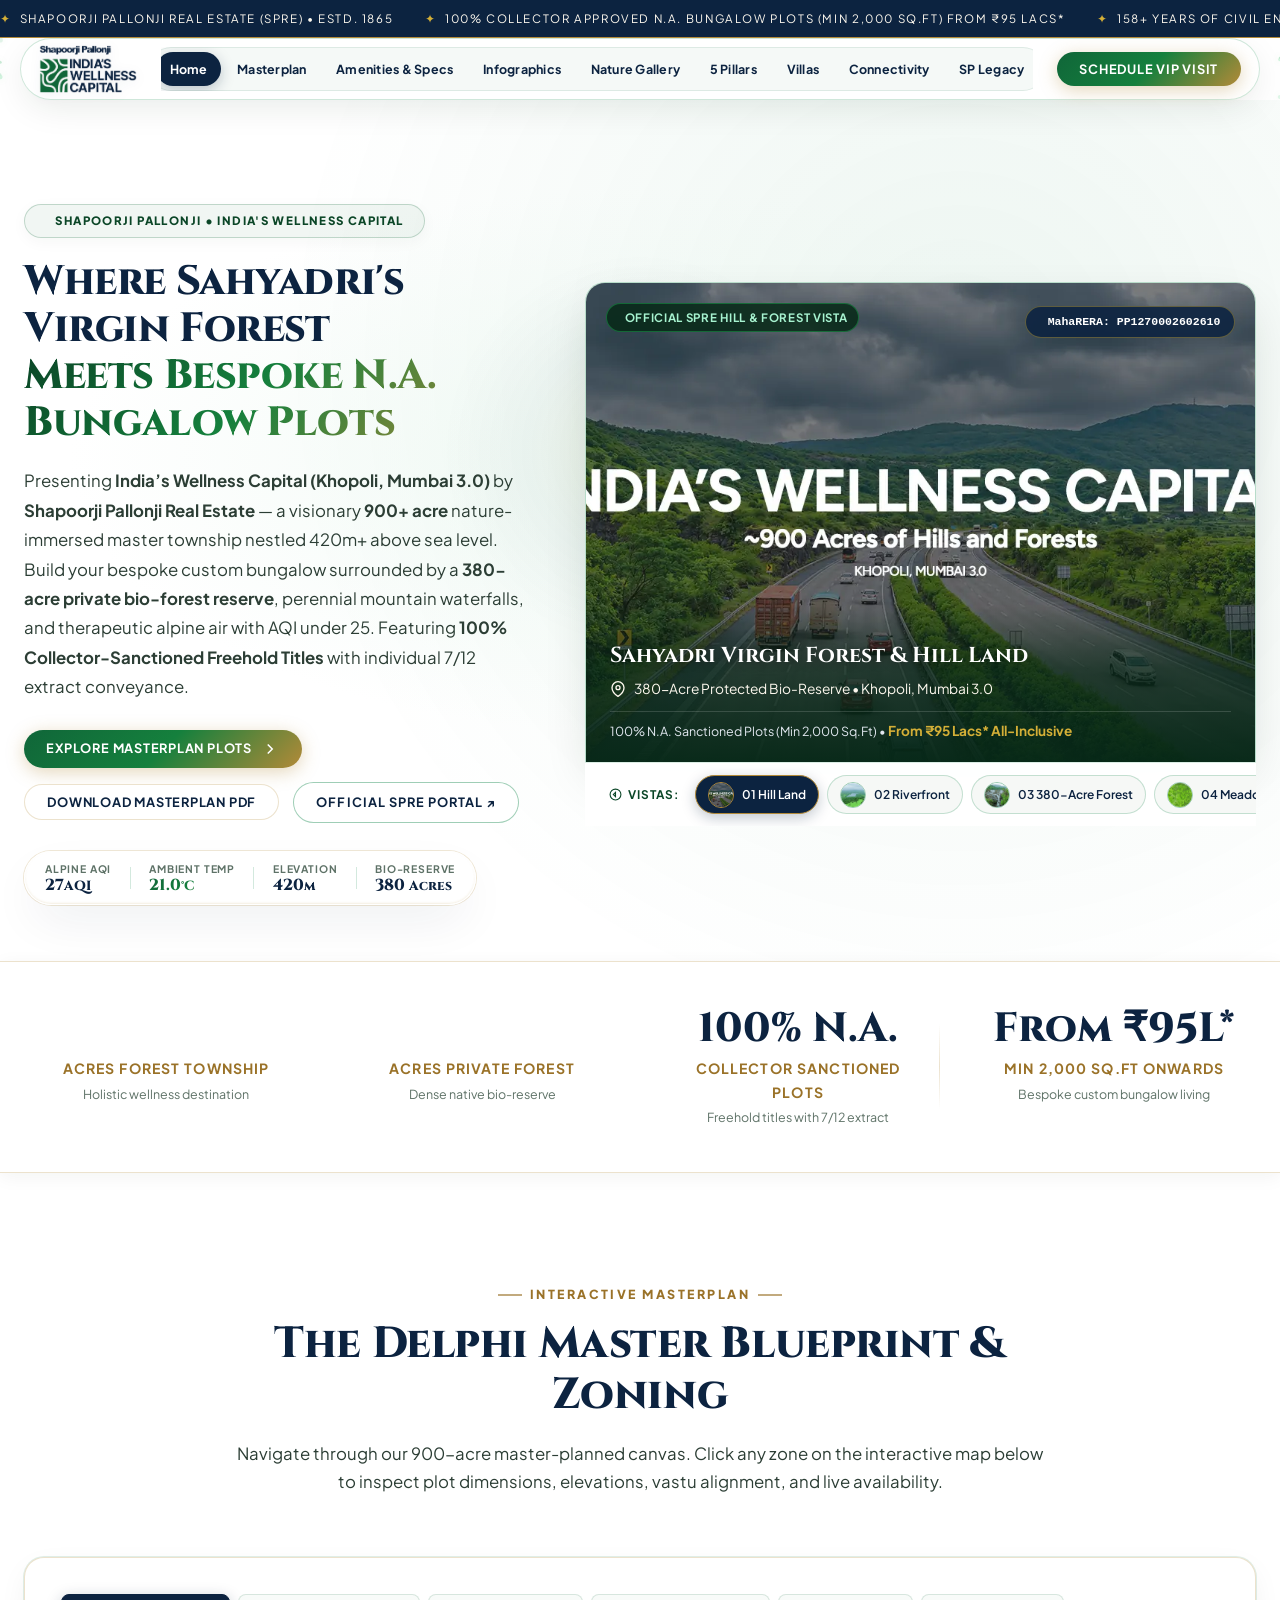
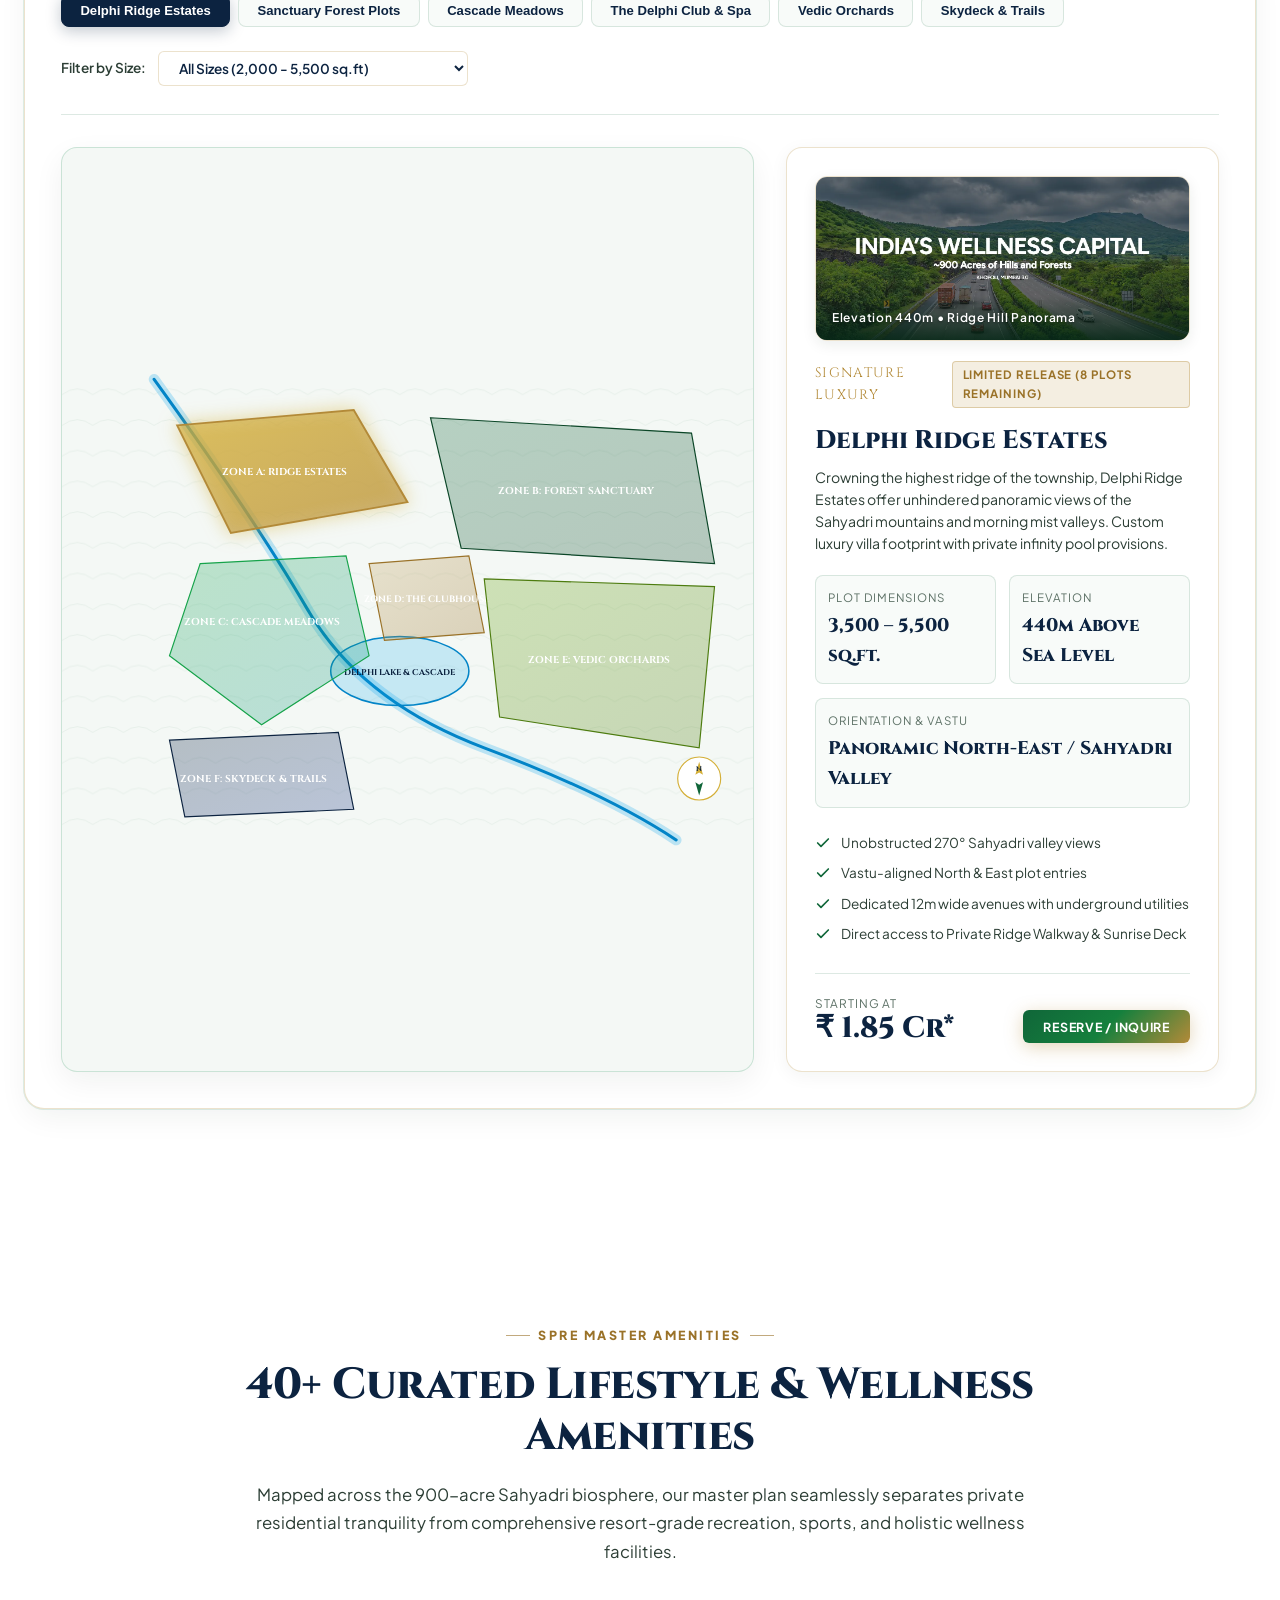
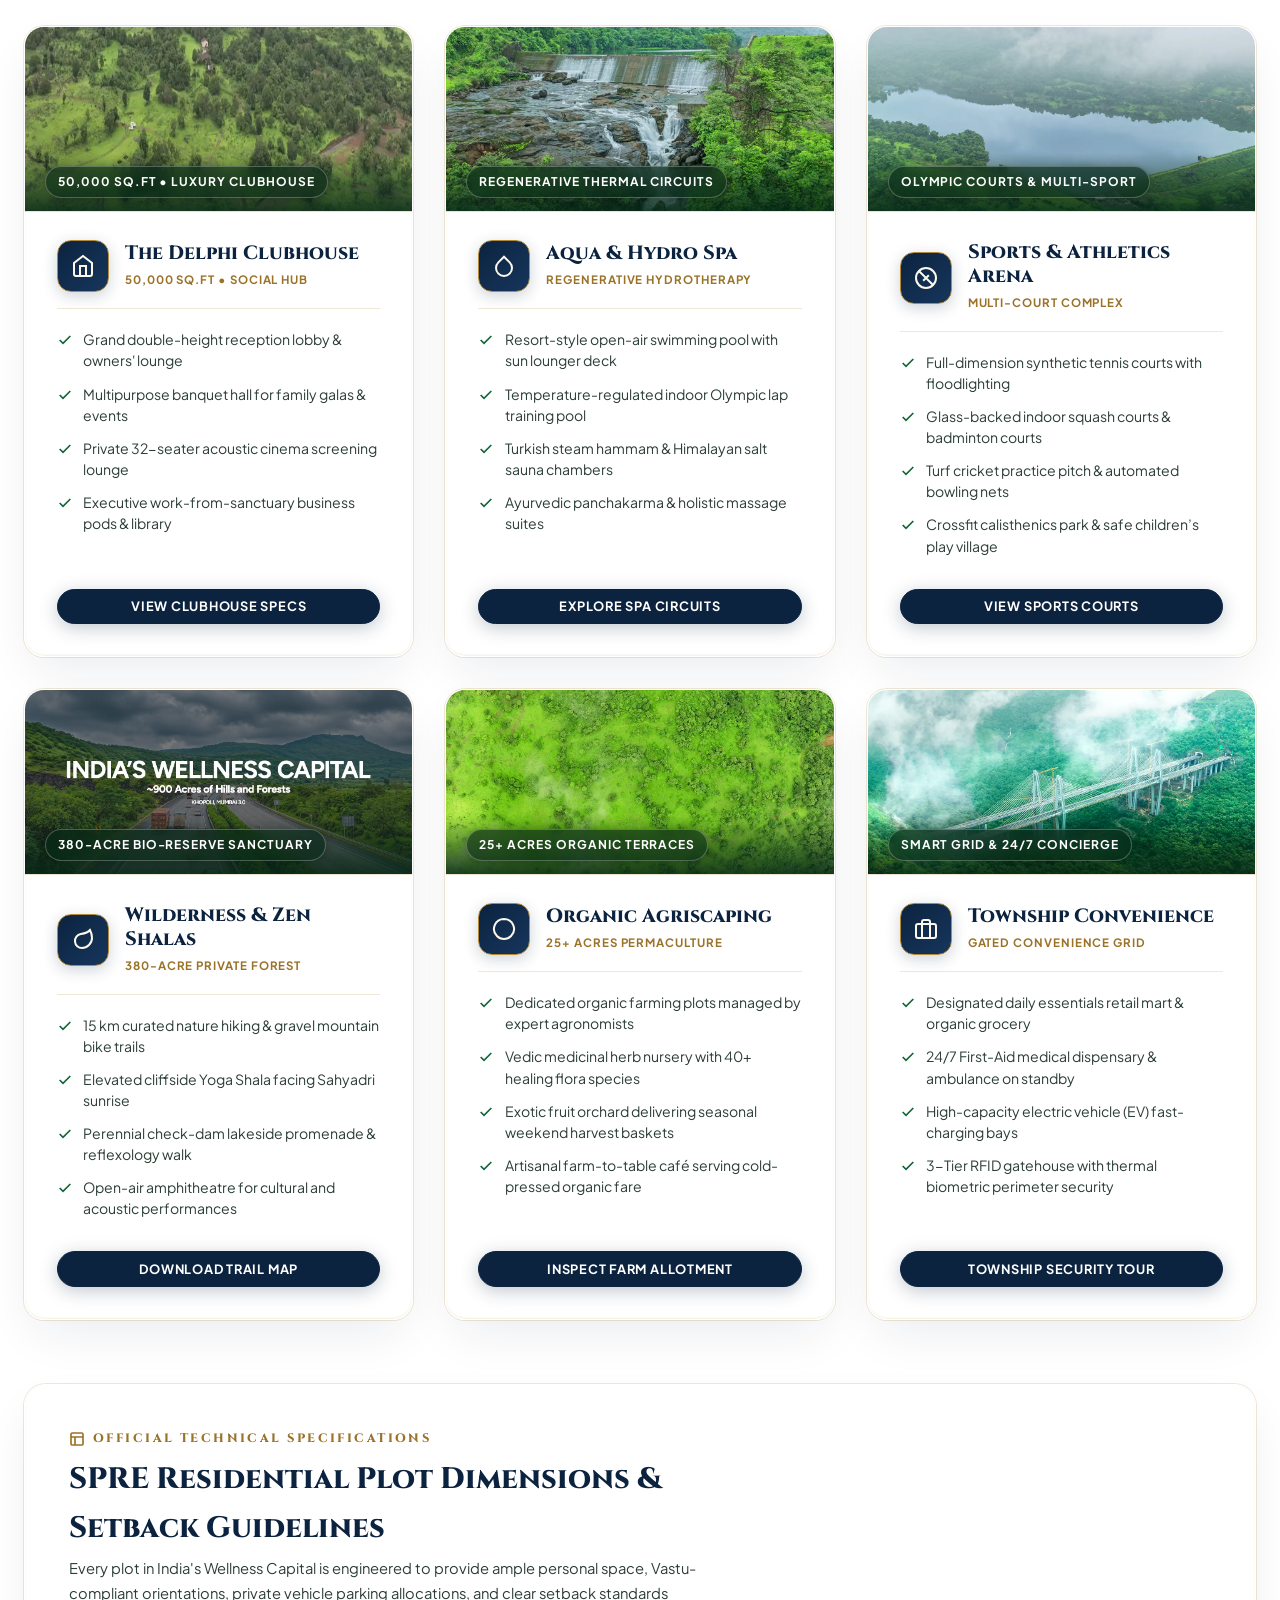
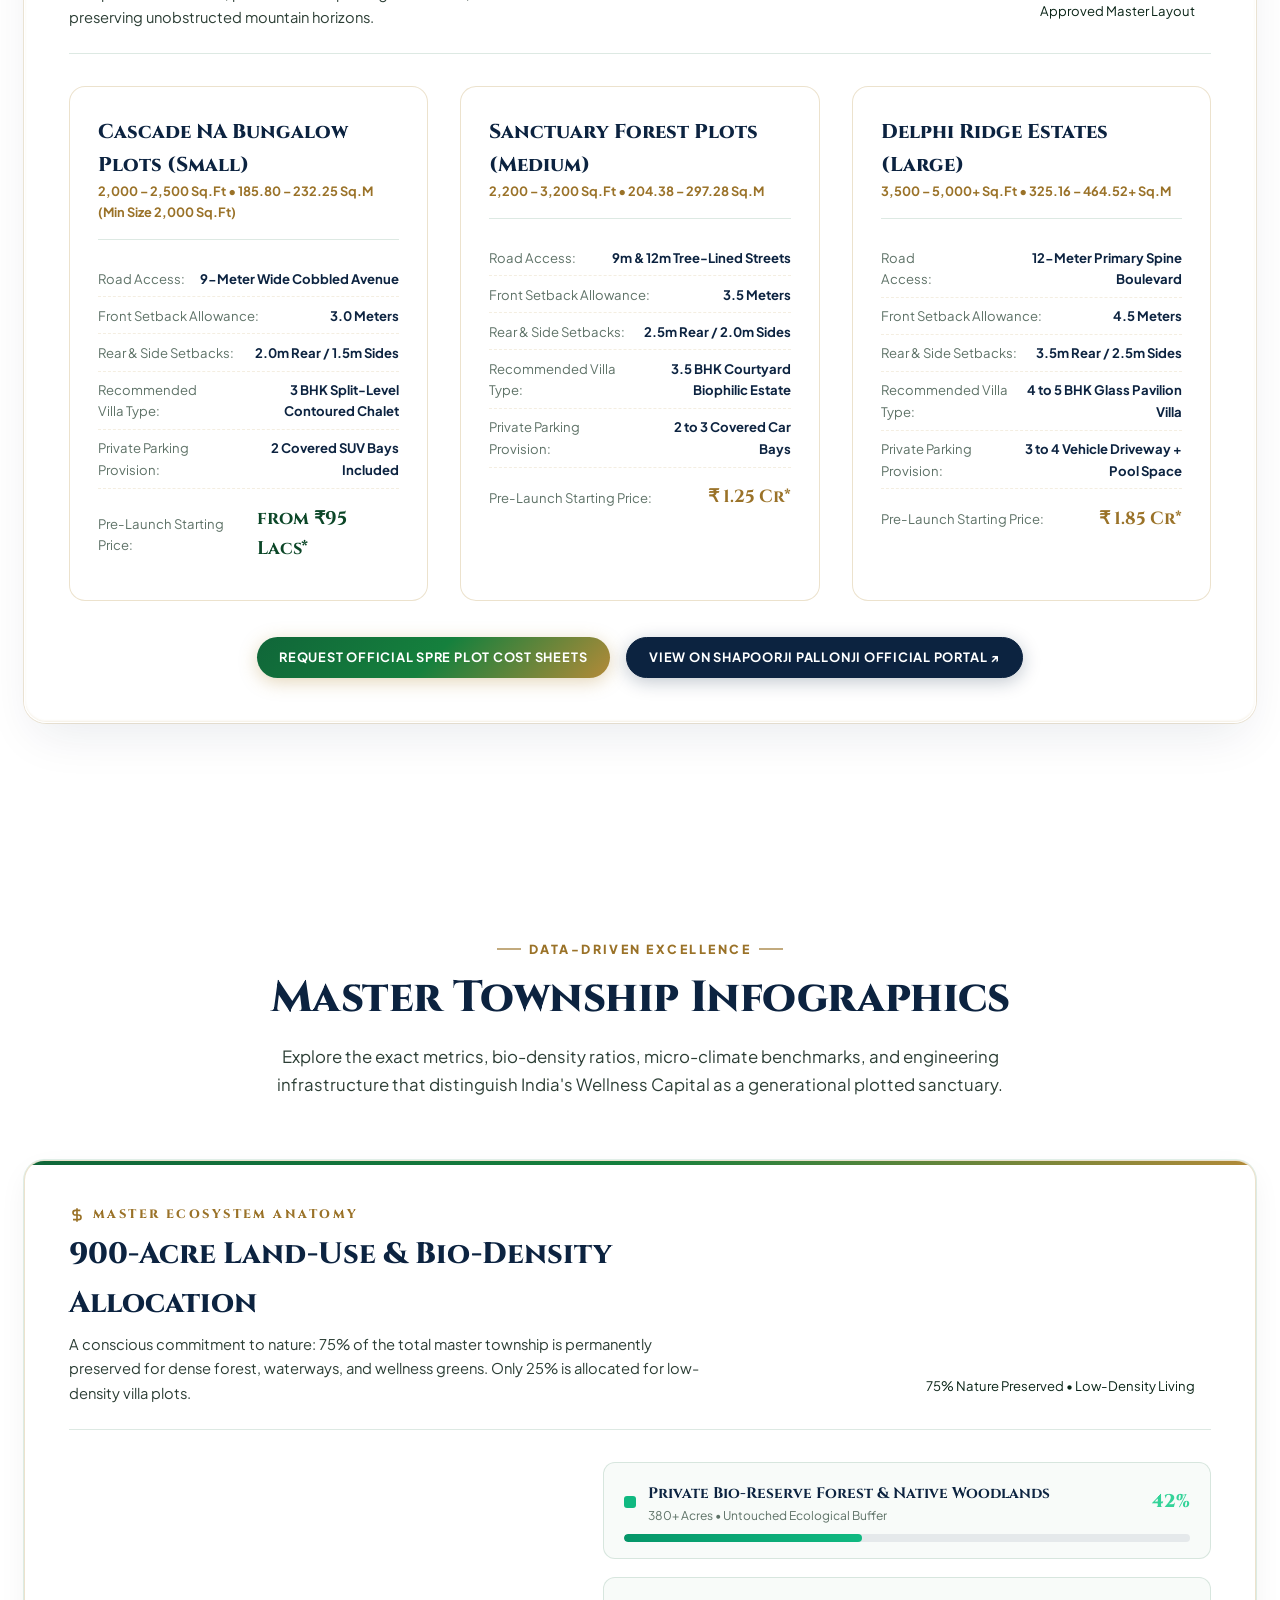
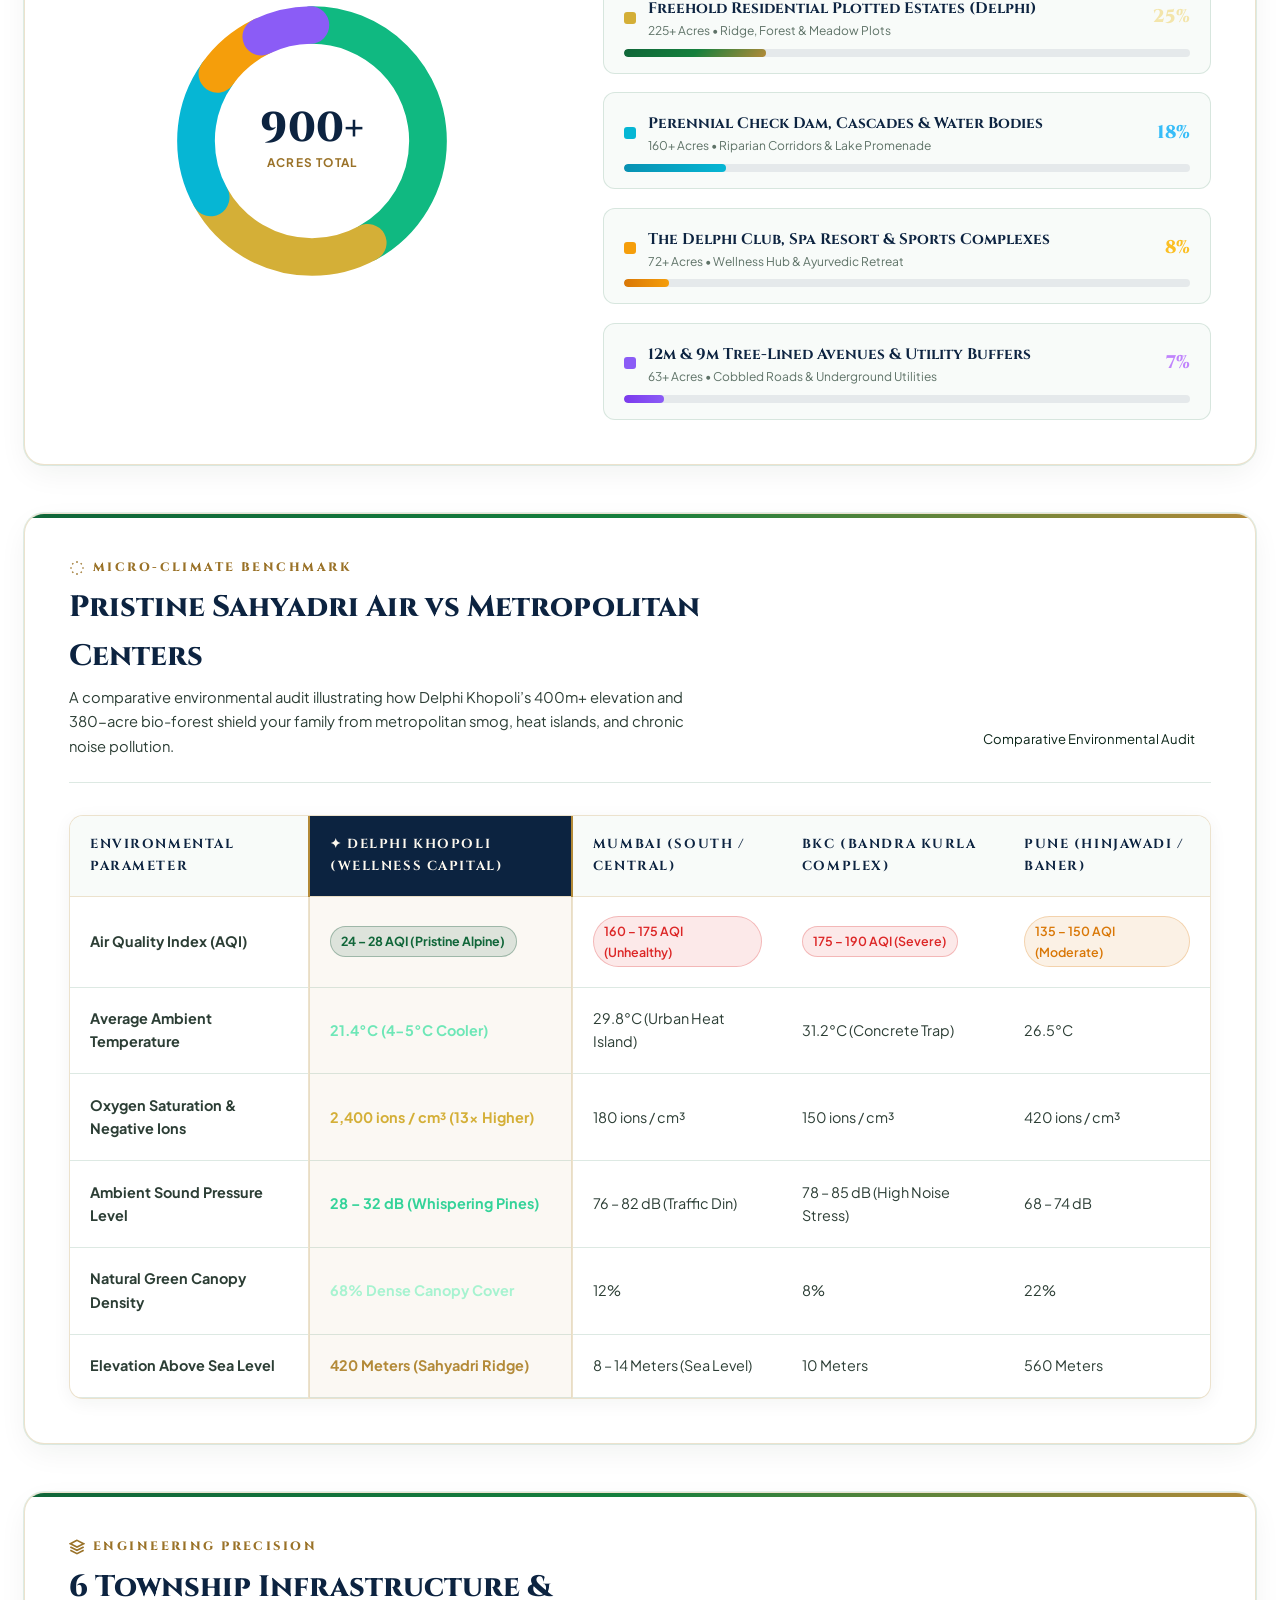
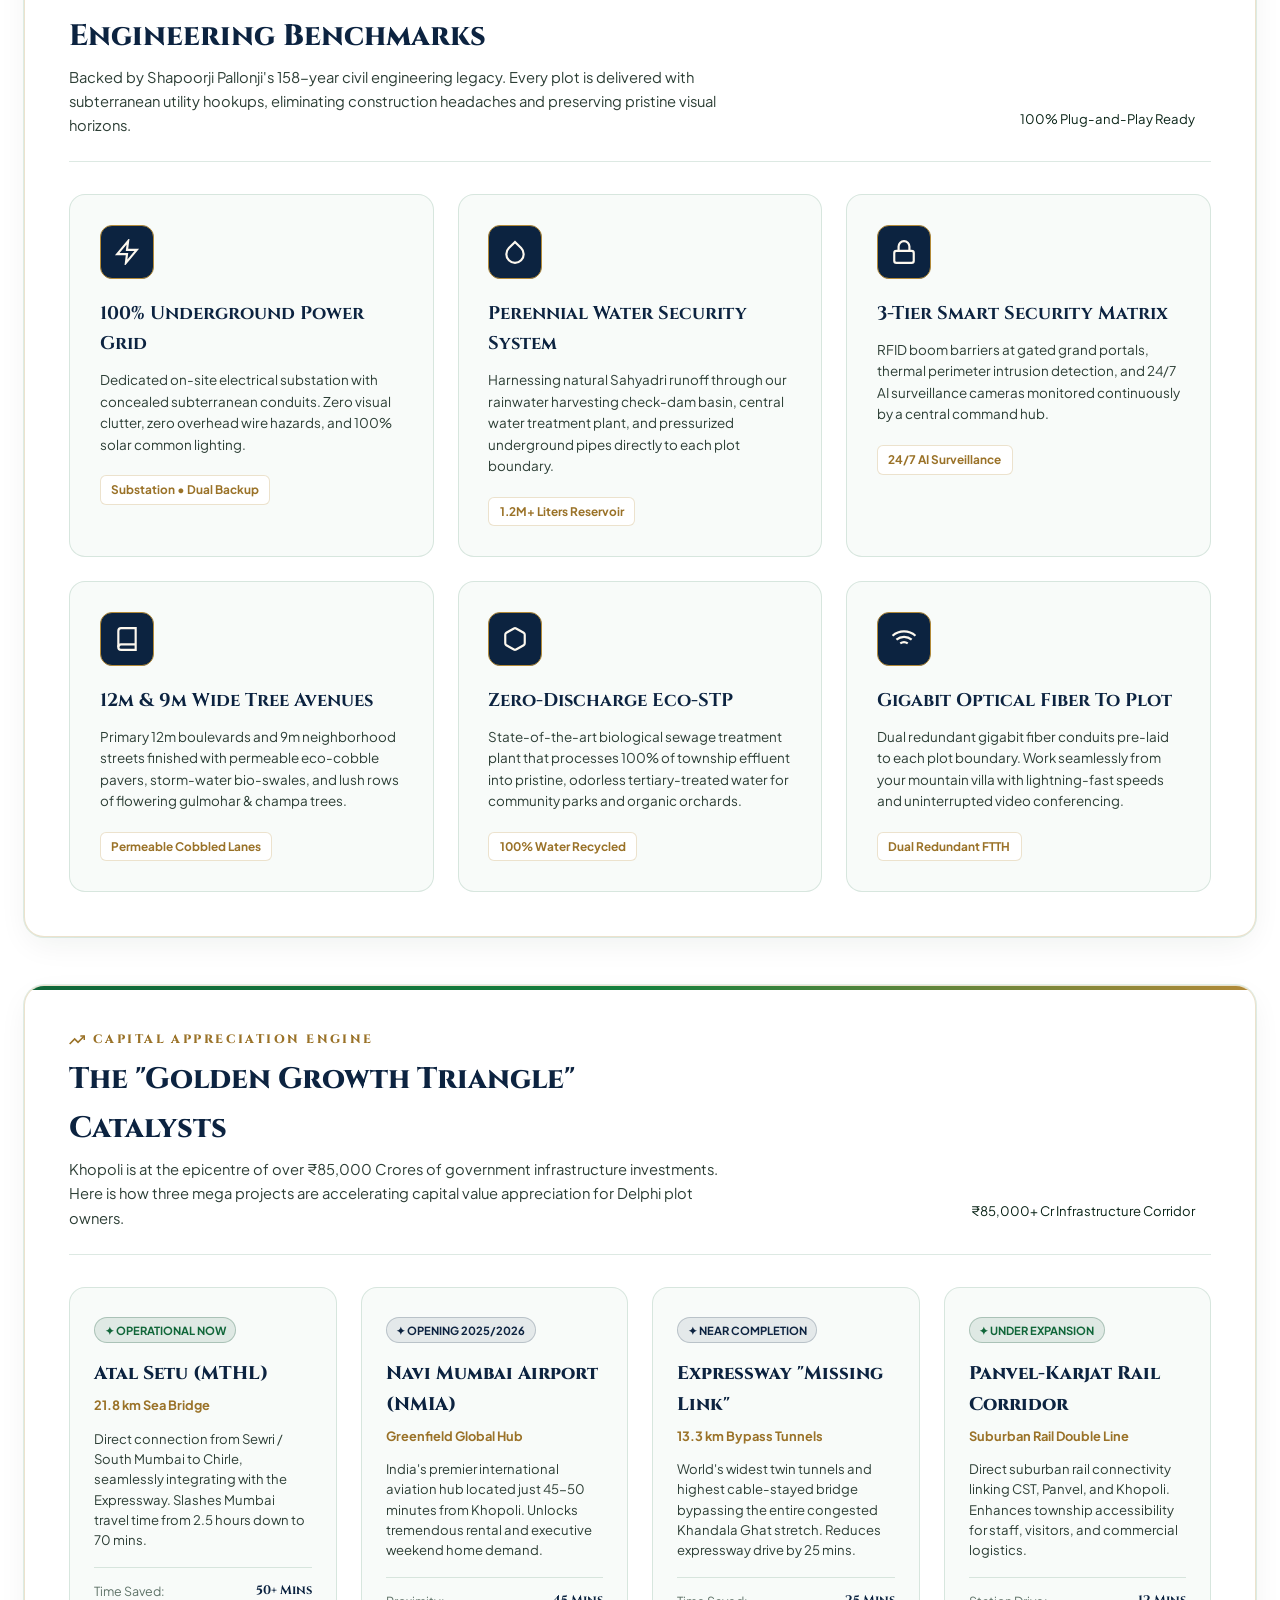
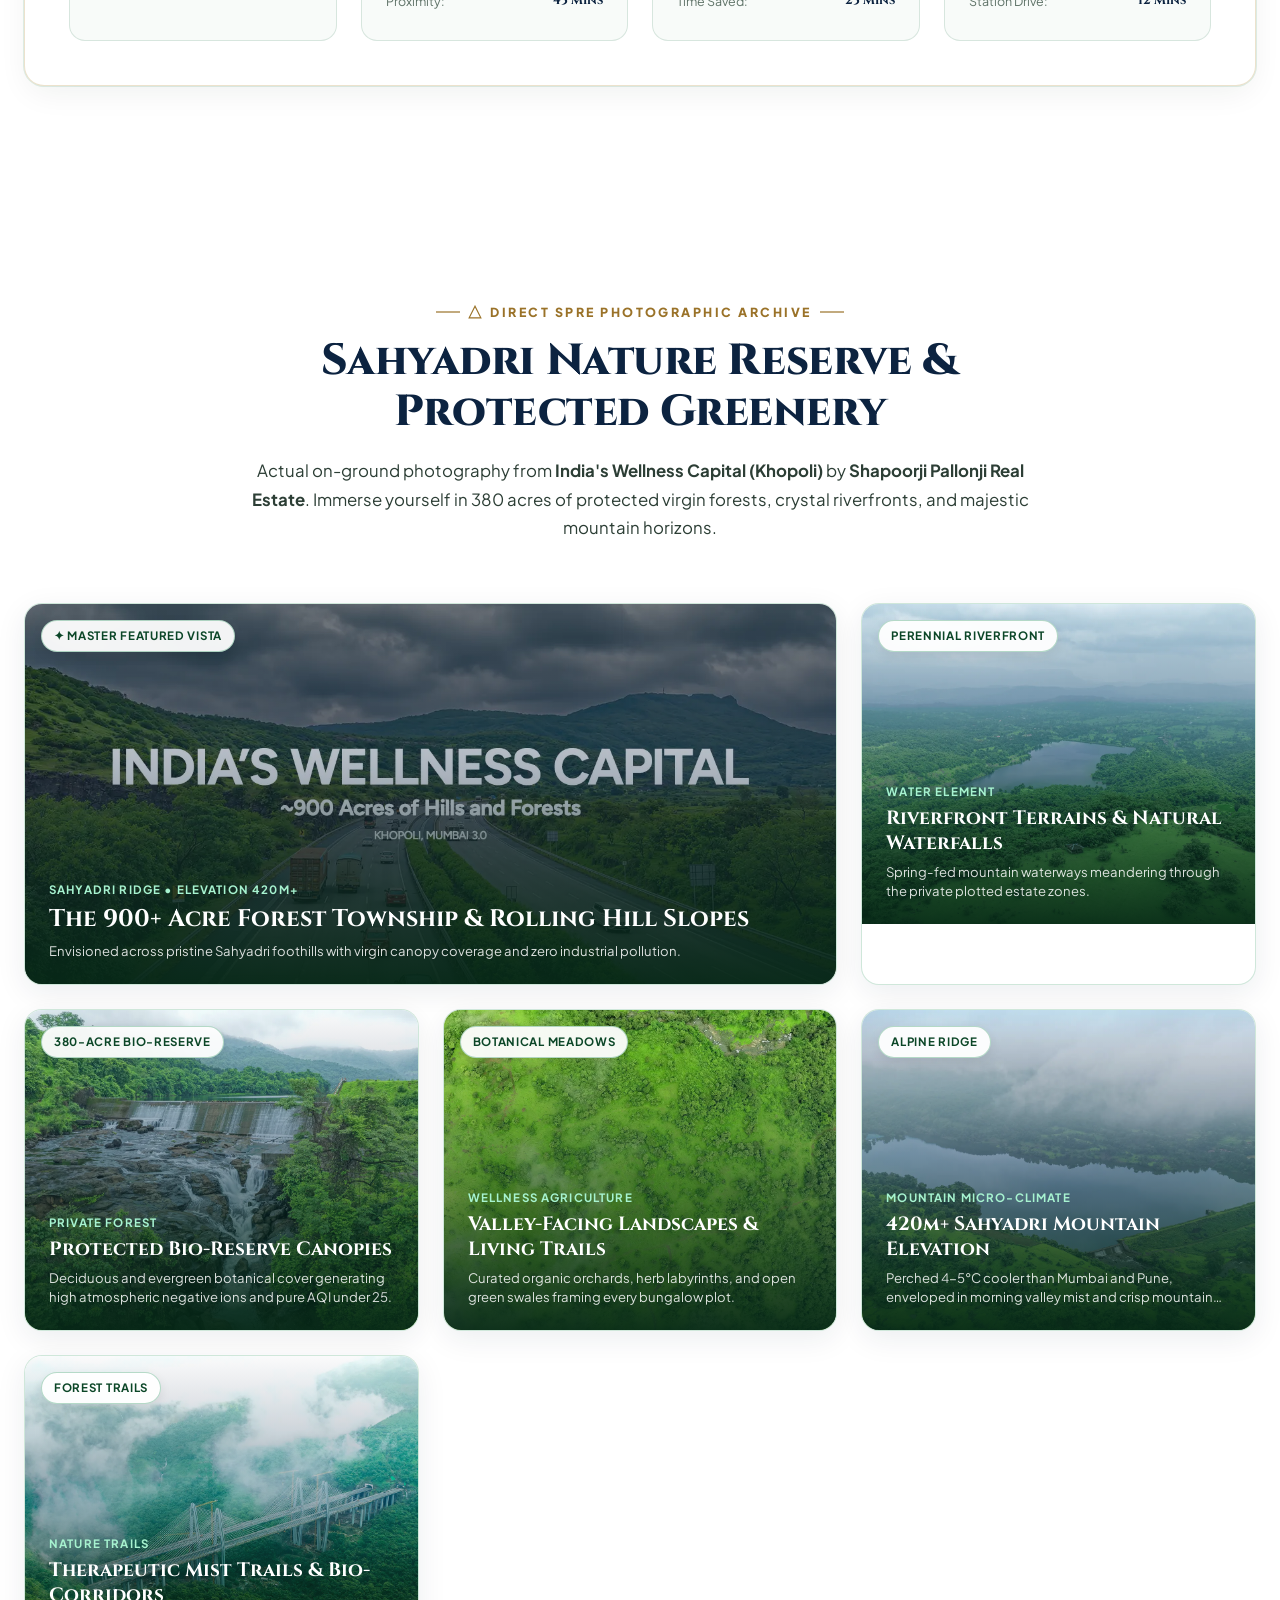
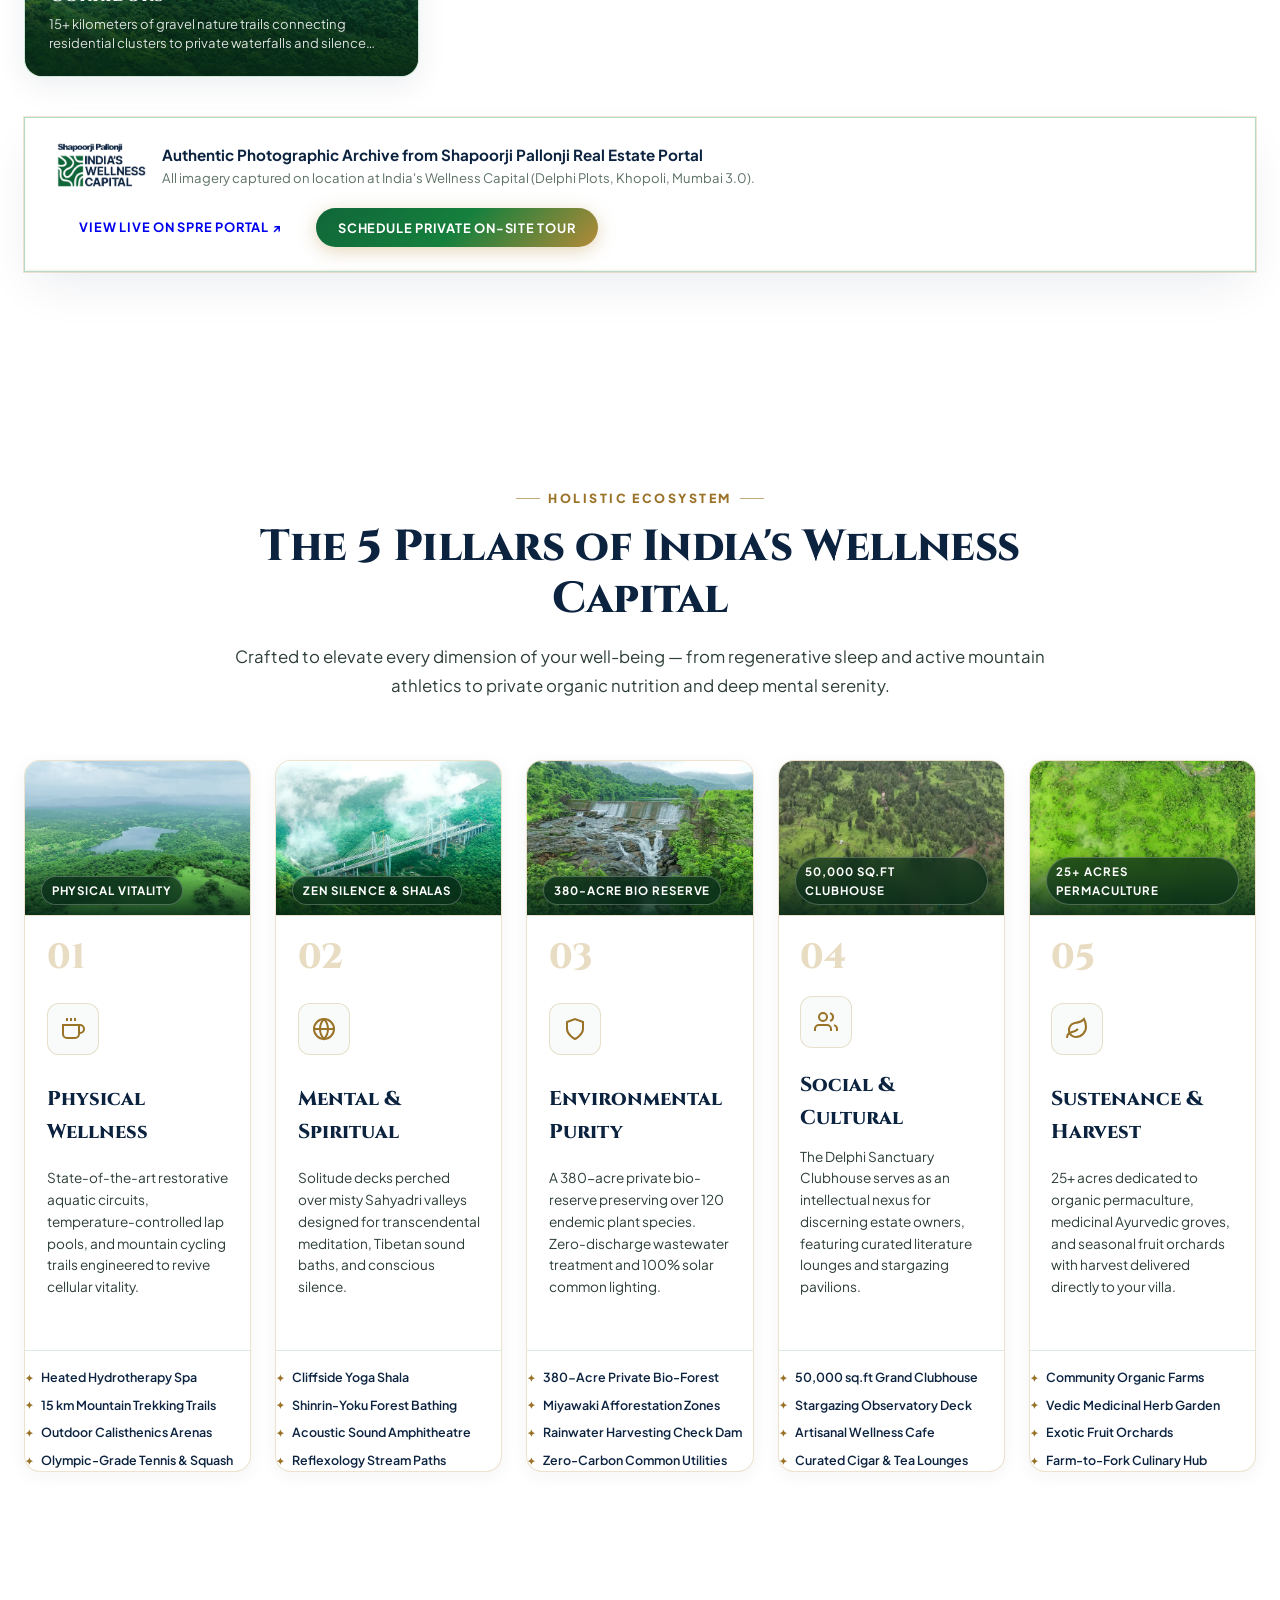
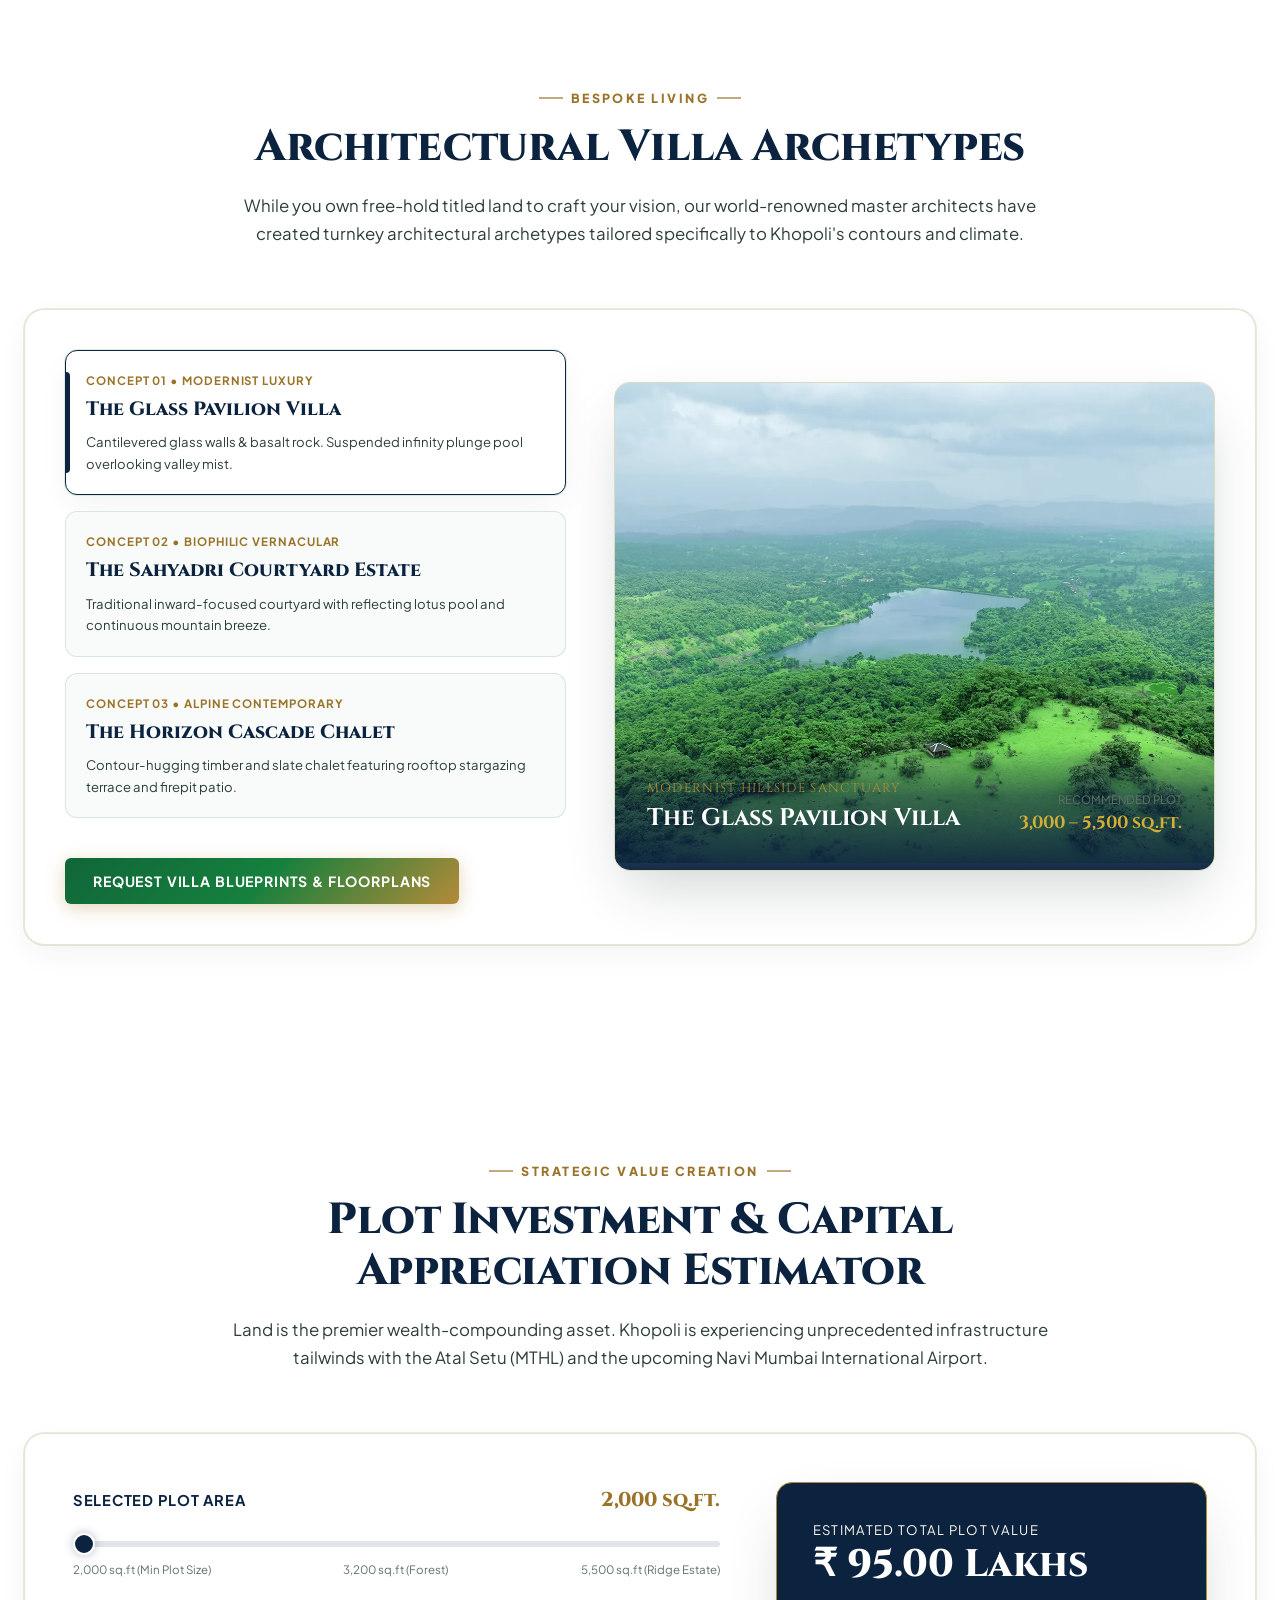
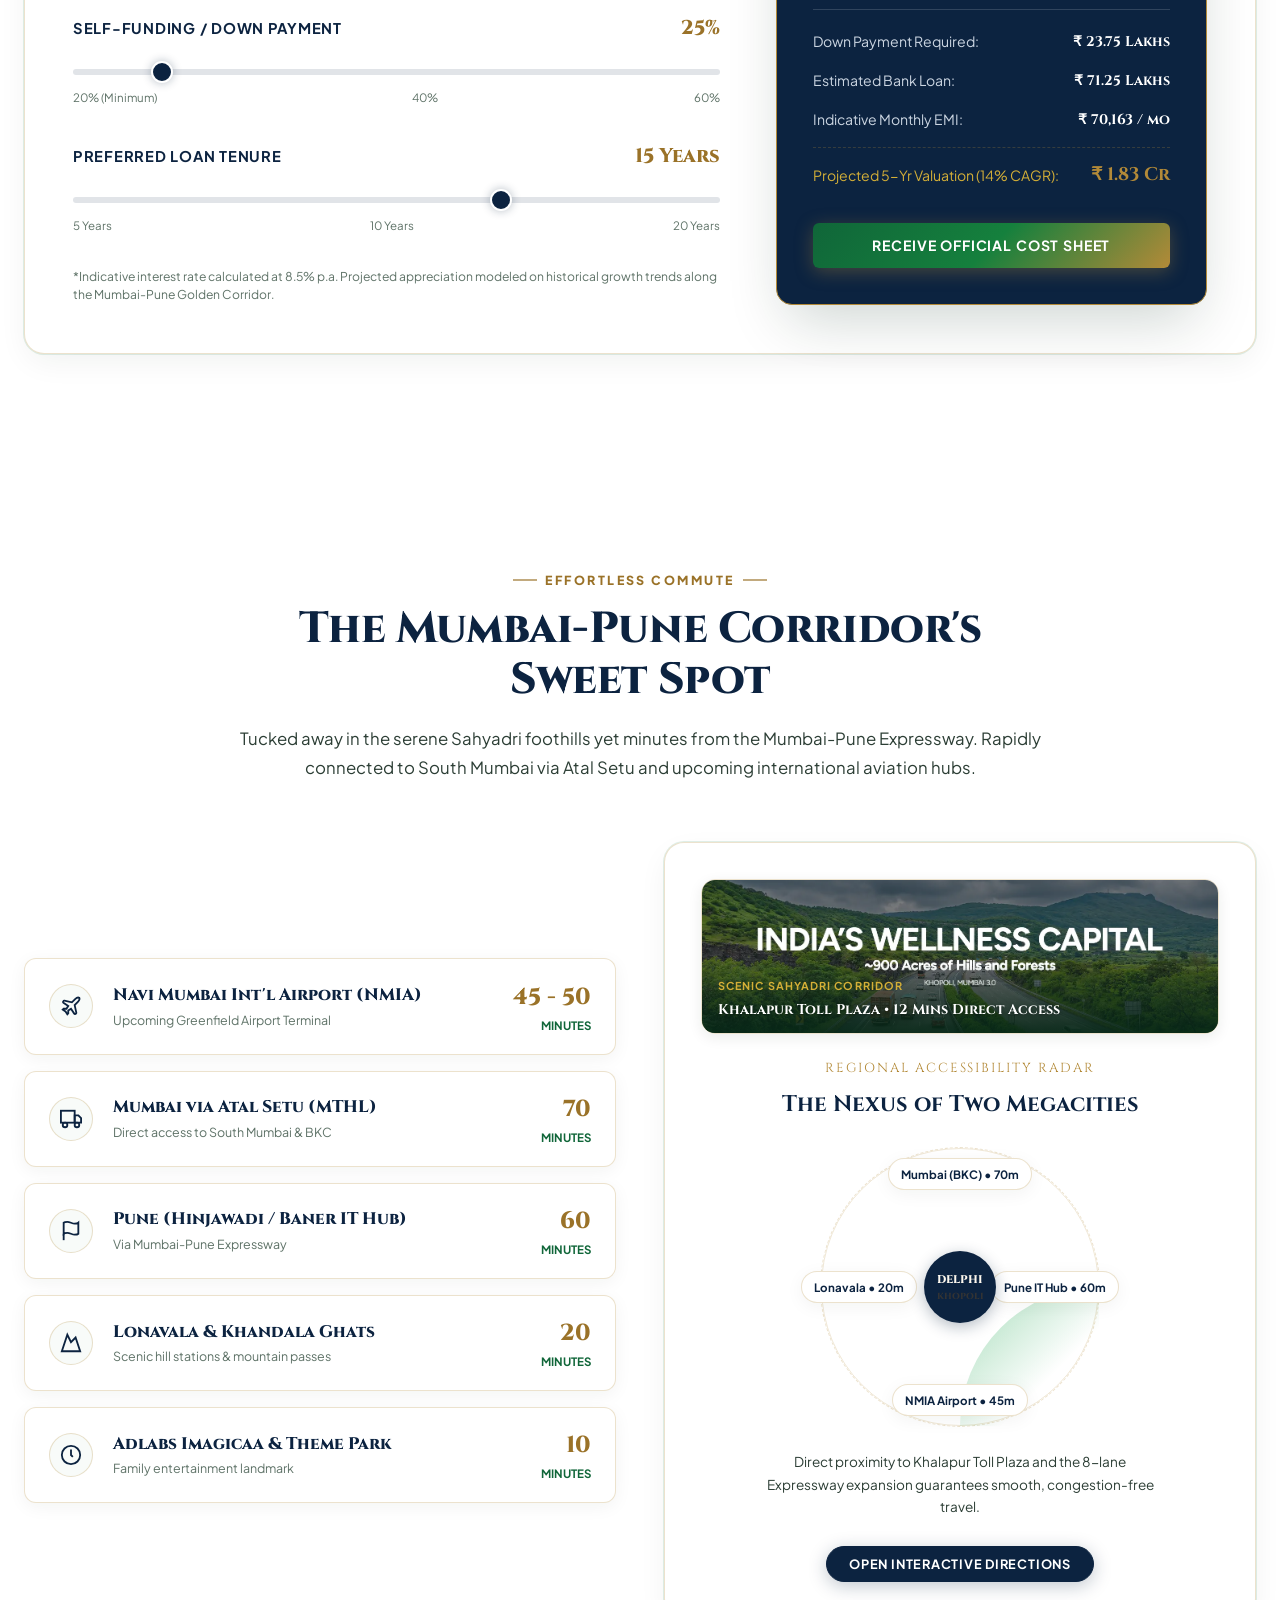
==== commit 4b0edd73: "feat(security): harden shapoorjitownship.in production domain - Add CNAME for shapoorjitownship.in -" ====
--- a/index.html
+++ b/index.html
@@ -5,11 +5,93 @@
   <meta name="viewport" content="width=device-width, initial-scale=1.0">
   <title>India's Wellness Capital | Delphi Plots, Khopoli | Shapoorji Pallonji</title>
   <meta name="description" content="India's Wellness Capital by Shapoorji Pallonji Real Estate. A 900+ acre master-planned township in Khopoli with 380-acre private forest. 100% N.A. Freehold Bungalow Plots (Min size 2,000 sq.ft) from ₹95 Lacs*.">
-  <meta name="keywords" content="Shapoorji Pallonji Khopoli, India's Wellness Capital, Delphi Plots, Khopoli Plots, Luxury Plots Mumbai Pune Expressway, Shapoorji Plots Khopoli">
-  
-  <!-- Favicon -->
-  <link rel="icon" href="data:image/svg+xml,<svg xmlns=%22http://www.w3.org/2000/svg%22 viewBox=%220 0 100 100%22><text y=%22.9em%22 font-size=%2290%22>🌿</text></svg>">
-  
+  <meta name="keywords" content="Shapoorji Pallonji Khopoli, India's Wellness Capital, Delphi Plots, Khopoli Plots, Luxury Plots Mumbai Pune Expressway, Shapoorji Plots Khopoli, shapoorjitownship.in">
+  <meta name="author" content="Shapoorji Pallonji Real Estate (SPRE)">
+  <meta name="robots" content="index, follow, max-image-preview:large, max-snippet:-1, max-video-preview:-1">
+  <meta name="theme-color" content="#062817">
+
+  <!-- Security Hardening & Preconnect -->
+  <meta http-equiv="X-Content-Type-Options" content="nosniff">
+  <meta name="referrer" content="strict-origin-when-cross-origin">
+
+  <!-- Canonical URL -->
+  <link rel="canonical" href="https://shapoorjitownship.in/">
+
+  <!-- OpenGraph Metadata for shapoorjitownship.in -->
+  <meta property="og:type" content="website">
+  <meta property="og:site_name" content="Shapoorji Pallonji - India's Wellness Capital">
+  <meta property="og:url" content="https://shapoorjitownship.in/">
+  <meta property="og:title" content="India's Wellness Capital | Delphi Plots, Khopoli | Shapoorji Pallonji">
+  <meta property="og:description" content="100% Collector-Sanctioned N.A. Freehold Bungalow Plots (Min 2,000 sq.ft) from ₹95 Lacs* in a 900+ acre Sahyadri township with 380-acre private bio-forest reserve. MahaRERA PP1270002602610.">
+  <meta property="og:image" content="https://shapoorjitownship.in/assets/spre/india-wellness-capital-hill-land.webp">
+  <meta property="og:image:width" content="1279">
+  <meta property="og:image:height" content="643">
+  <meta property="og:image:alt" content="Shapoorji Pallonji India's Wellness Capital Khopoli">
+  <meta property="og:locale" content="en_IN">
+
+  <!-- Twitter Card Metadata -->
+  <meta name="twitter:card" content="summary_large_image">
+  <meta name="twitter:site" content="@SPRE_Official">
+  <meta name="twitter:title" content="India's Wellness Capital | Delphi Plots, Khopoli | Shapoorji Pallonji">
+  <meta name="twitter:description" content="100% N.A. Freehold Bungalow Plots from ₹95 Lacs* in Khopoli with 380-acre private bio-forest reserve.">
+  <meta name="twitter:image" content="https://shapoorjitownship.in/assets/spre/india-wellness-capital-hill-land.webp">
+
+  <!-- Official Favicons -->
+  <link rel="icon" type="image/x-icon" href="favicon.ico">
+  <link rel="apple-touch-icon" href="assets/iwc-logo-dark.png">
+
+  <!-- Structured JSON-LD Schema (Organization, Place, RealEstateListing) -->
+  <script type="application/ld+json">
+  {
+    "@context": "https://schema.org",
+    "@graph": [
+      {
+        "@type": "Organization",
+        "@id": "https://shapoorjitownship.in/#organization",
+        "name": "Shapoorji Pallonji Real Estate",
+        "url": "https://shapoorjitownship.in/",
+        "logo": "https://shapoorjitownship.in/assets/iwc-logo-dark.png",
+        "foundingDate": "1865",
+        "sameAs": [
+          "https://shapoorjirealestate.com"
+        ]
+      },
+      {
+        "@type": "Place",
+        "@id": "https://shapoorjitownship.in/#place",
+        "name": "India's Wellness Capital (Delphi Plots)",
+        "description": "900+ acre master township in Khopoli featuring 380-acre private bio-forest reserve and 100% Collector-Sanctioned N.A. Freehold Bungalow Plots.",
+        "address": {
+          "@type": "PostalAddress",
+          "streetAddress": "Mumbai-Pune Expressway Corridor",
+          "addressLocality": "Khopoli",
+          "addressRegion": "Maharashtra",
+          "postalCode": "410203",
+          "addressCountry": "IN"
+        },
+        "geo": {
+          "@type": "GeoCoordinates",
+          "latitude": "18.7894",
+          "longitude": "73.3444"
+        }
+      },
+      {
+        "@type": "RealEstateListing",
+        "@id": "https://shapoorjitownship.in/#listing",
+        "name": "Delphi Freehold Bungalow Plots - India's Wellness Capital",
+        "url": "https://shapoorjitownship.in/",
+        "offers": {
+          "@type": "AggregateOffer",
+          "priceCurrency": "INR",
+          "lowPrice": "9500000",
+          "highPrice": "45000000",
+          "offerCount": "100"
+        }
+      }
+    ]
+  }
+  </script>
+
   <!-- Stylesheet -->
   <link rel="stylesheet" href="styles.css">
 </head>
@@ -2164,19 +2246,25 @@
         </p>
 
         <form id="vip-booking-form">
+          <!-- Anti-Bot Honeypot Field -->
+          <div style="display:none !important; position:absolute; left:-9999px;" aria-hidden="true">
+            <label for="input-bot-trap">Do not fill this</label>
+            <input type="text" id="input-bot-trap" name="bot_trap" tabindex="-1" autocomplete="off">
+          </div>
+
           <div class="form-group">
             <label class="form-label" for="input-name">Full Name *</label>
-            <input type="text" id="input-name" class="form-input" placeholder="e.g. Rahul Singhania" required>
+            <input type="text" id="input-name" class="form-input" placeholder="e.g. Rahul Singhania" required maxlength="80" pattern="[A-Za-z\s\.\,\']{2,80}">
           </div>
 
           <div class="form-group">
             <label class="form-label" for="input-phone">Contact Number *</label>
-            <input type="tel" id="input-phone" class="form-input" placeholder="+91 98765 43210" required>
+            <input type="tel" id="input-phone" class="form-input" placeholder="+91 98765 43210" required maxlength="16" pattern="[\+]?[0-9\s\-]{10,16}">
           </div>
 
           <div class="form-group">
             <label class="form-label" for="input-email">Email Address</label>
-            <input type="email" id="input-email" class="form-input" placeholder="rahul@example.com">
+            <input type="email" id="input-email" class="form-input" placeholder="rahul@example.com" maxlength="100">
           </div>
 
           <div class="form-group">
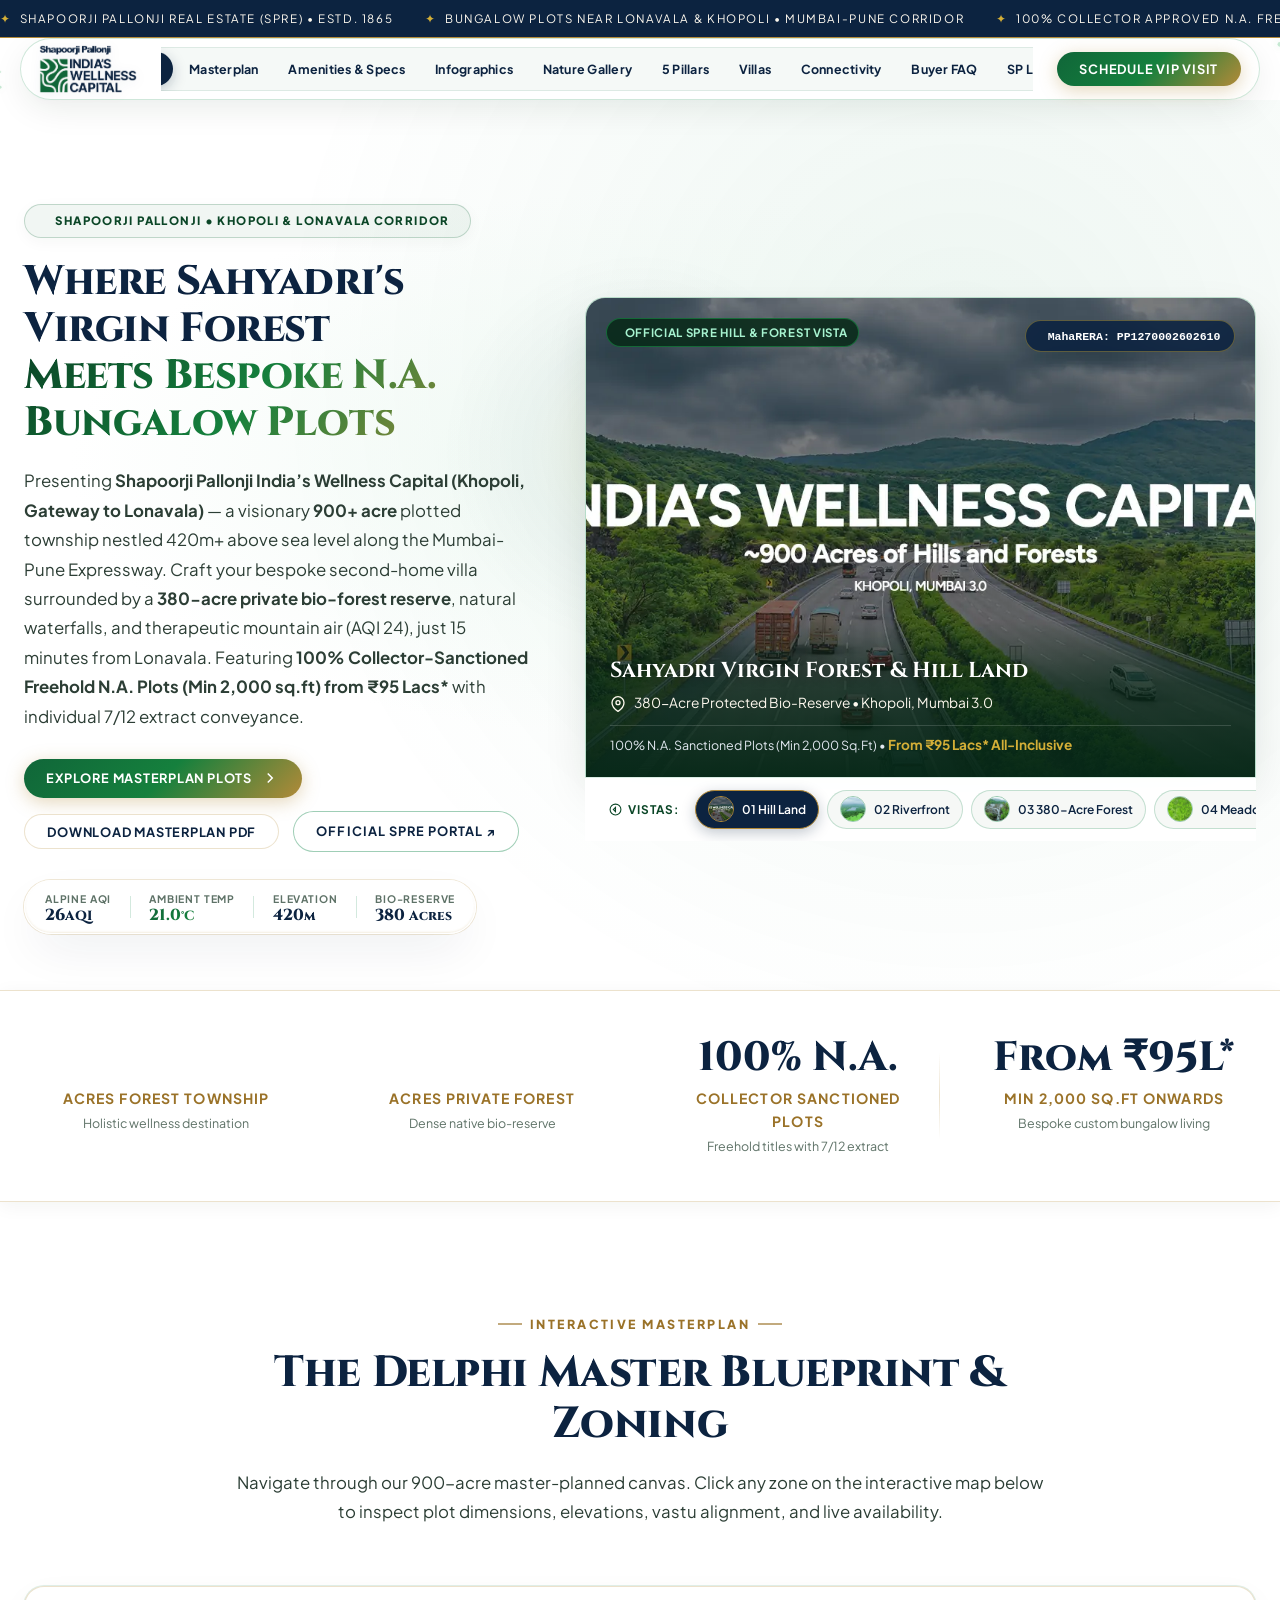
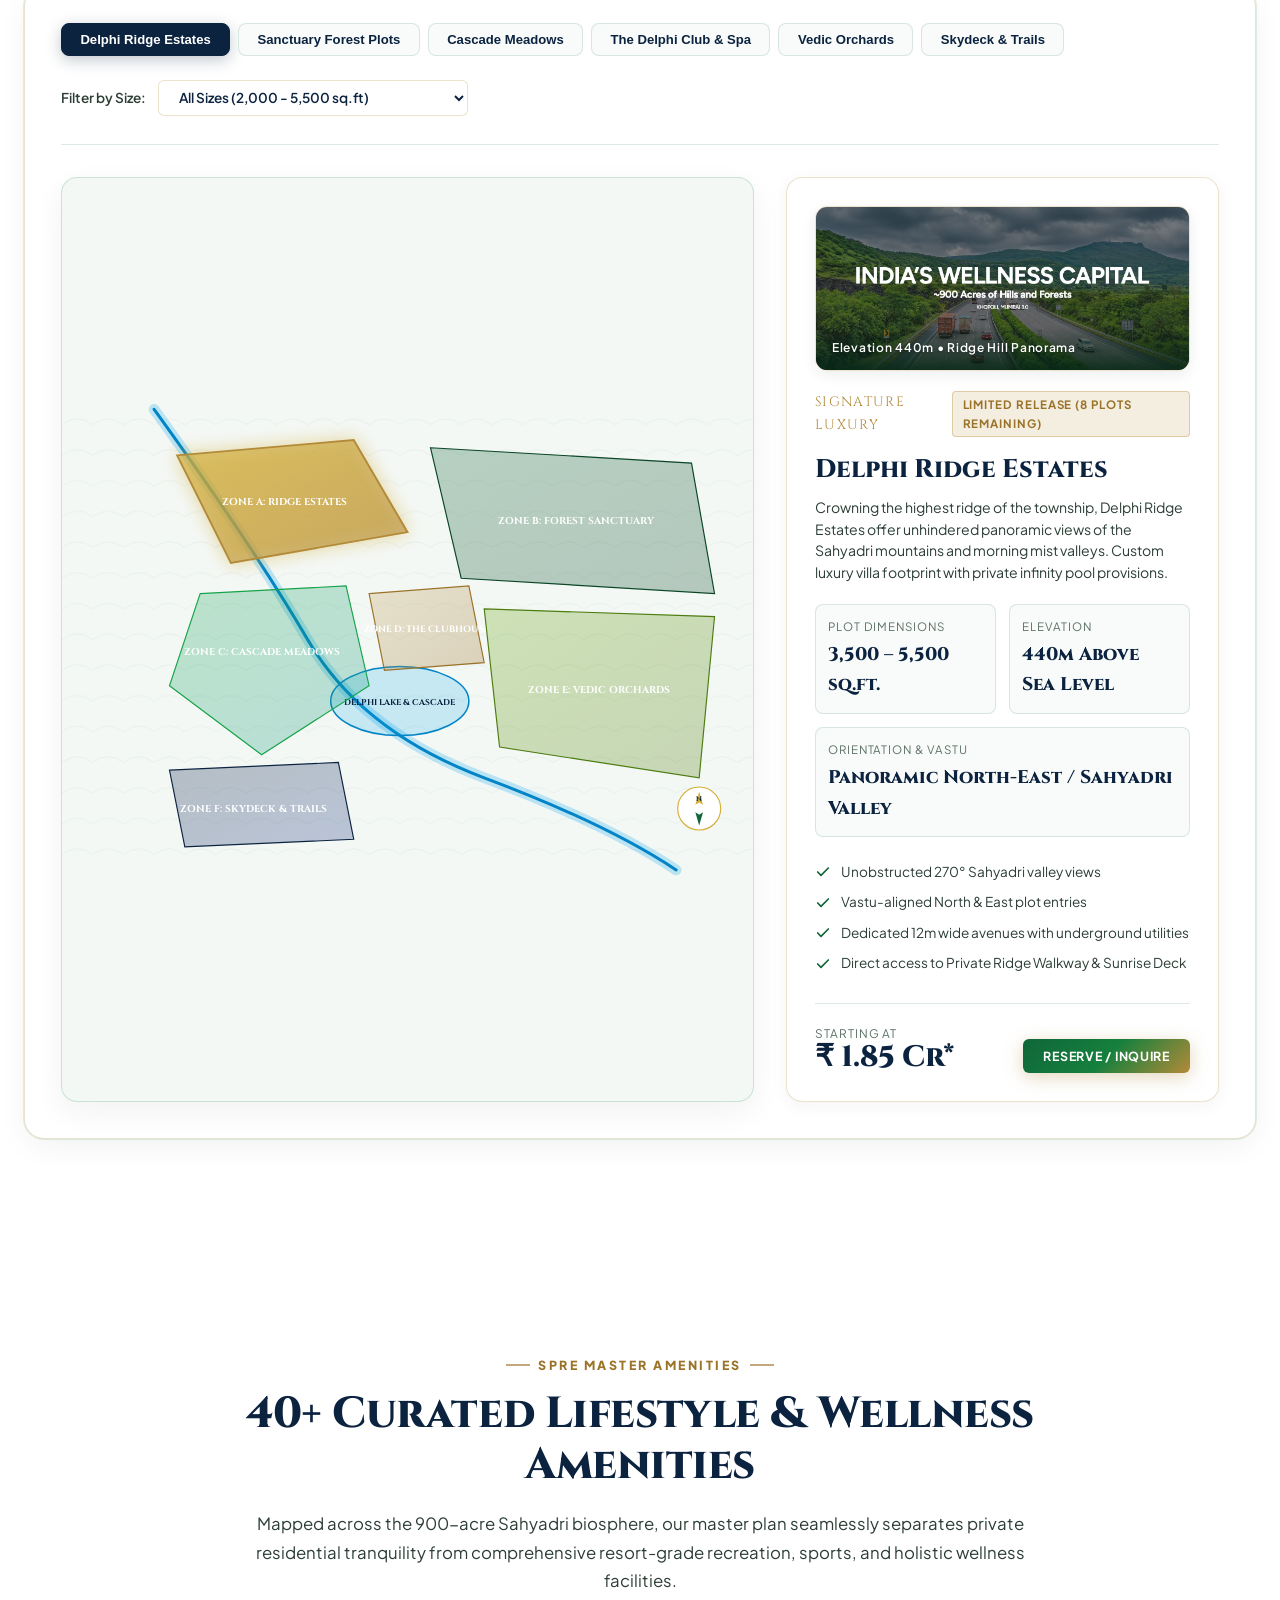
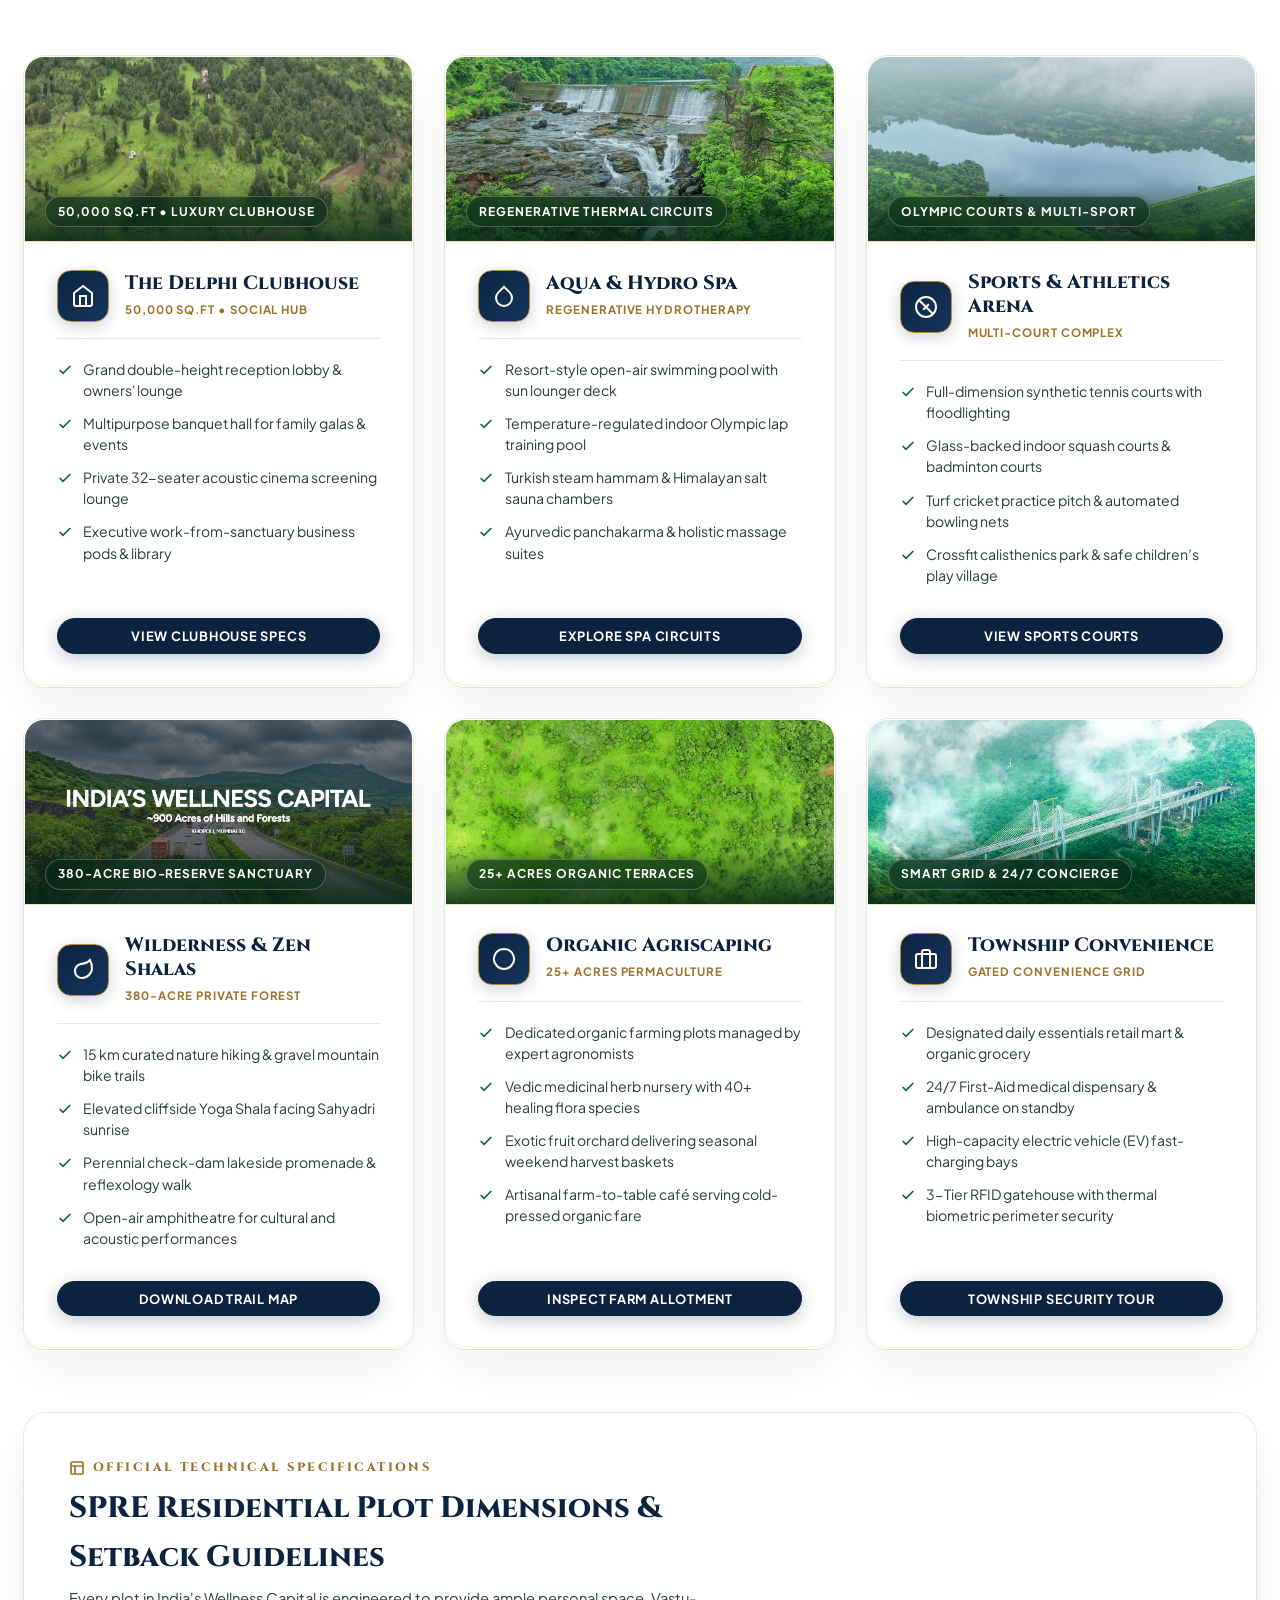
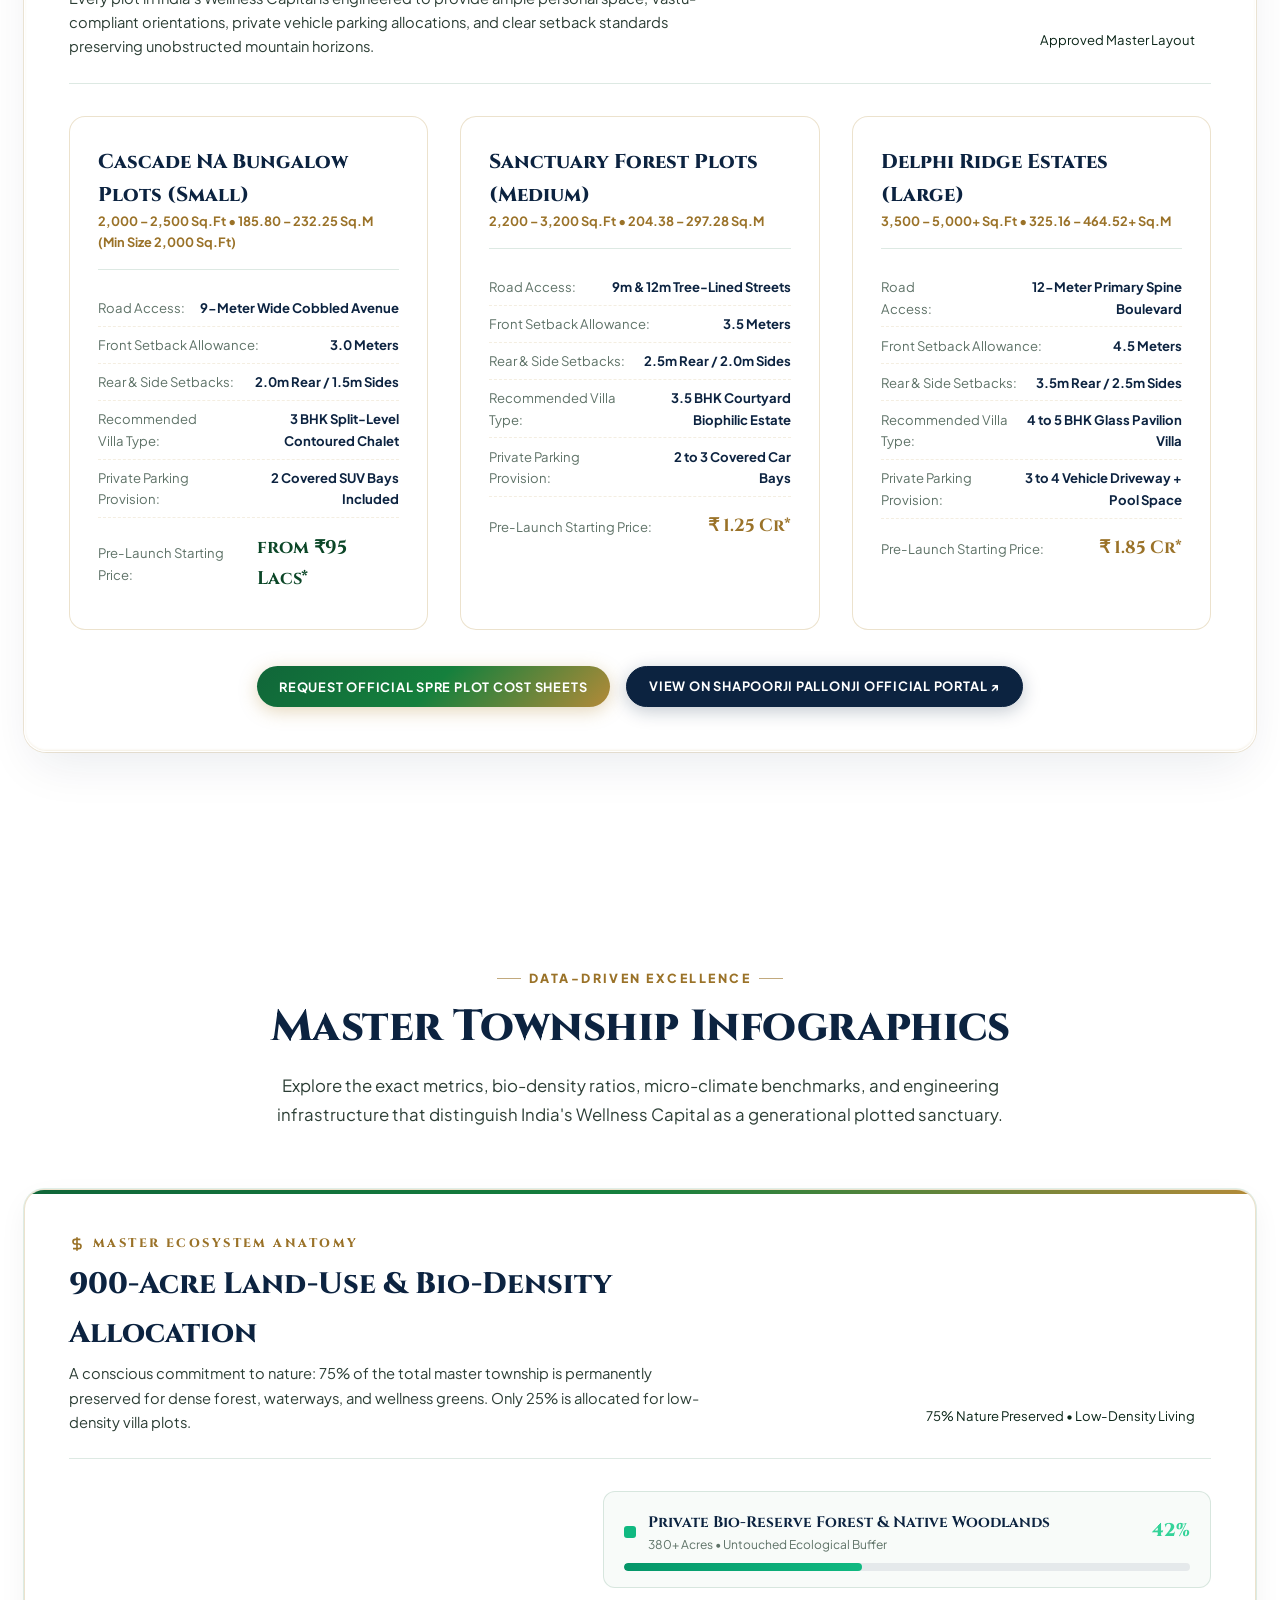
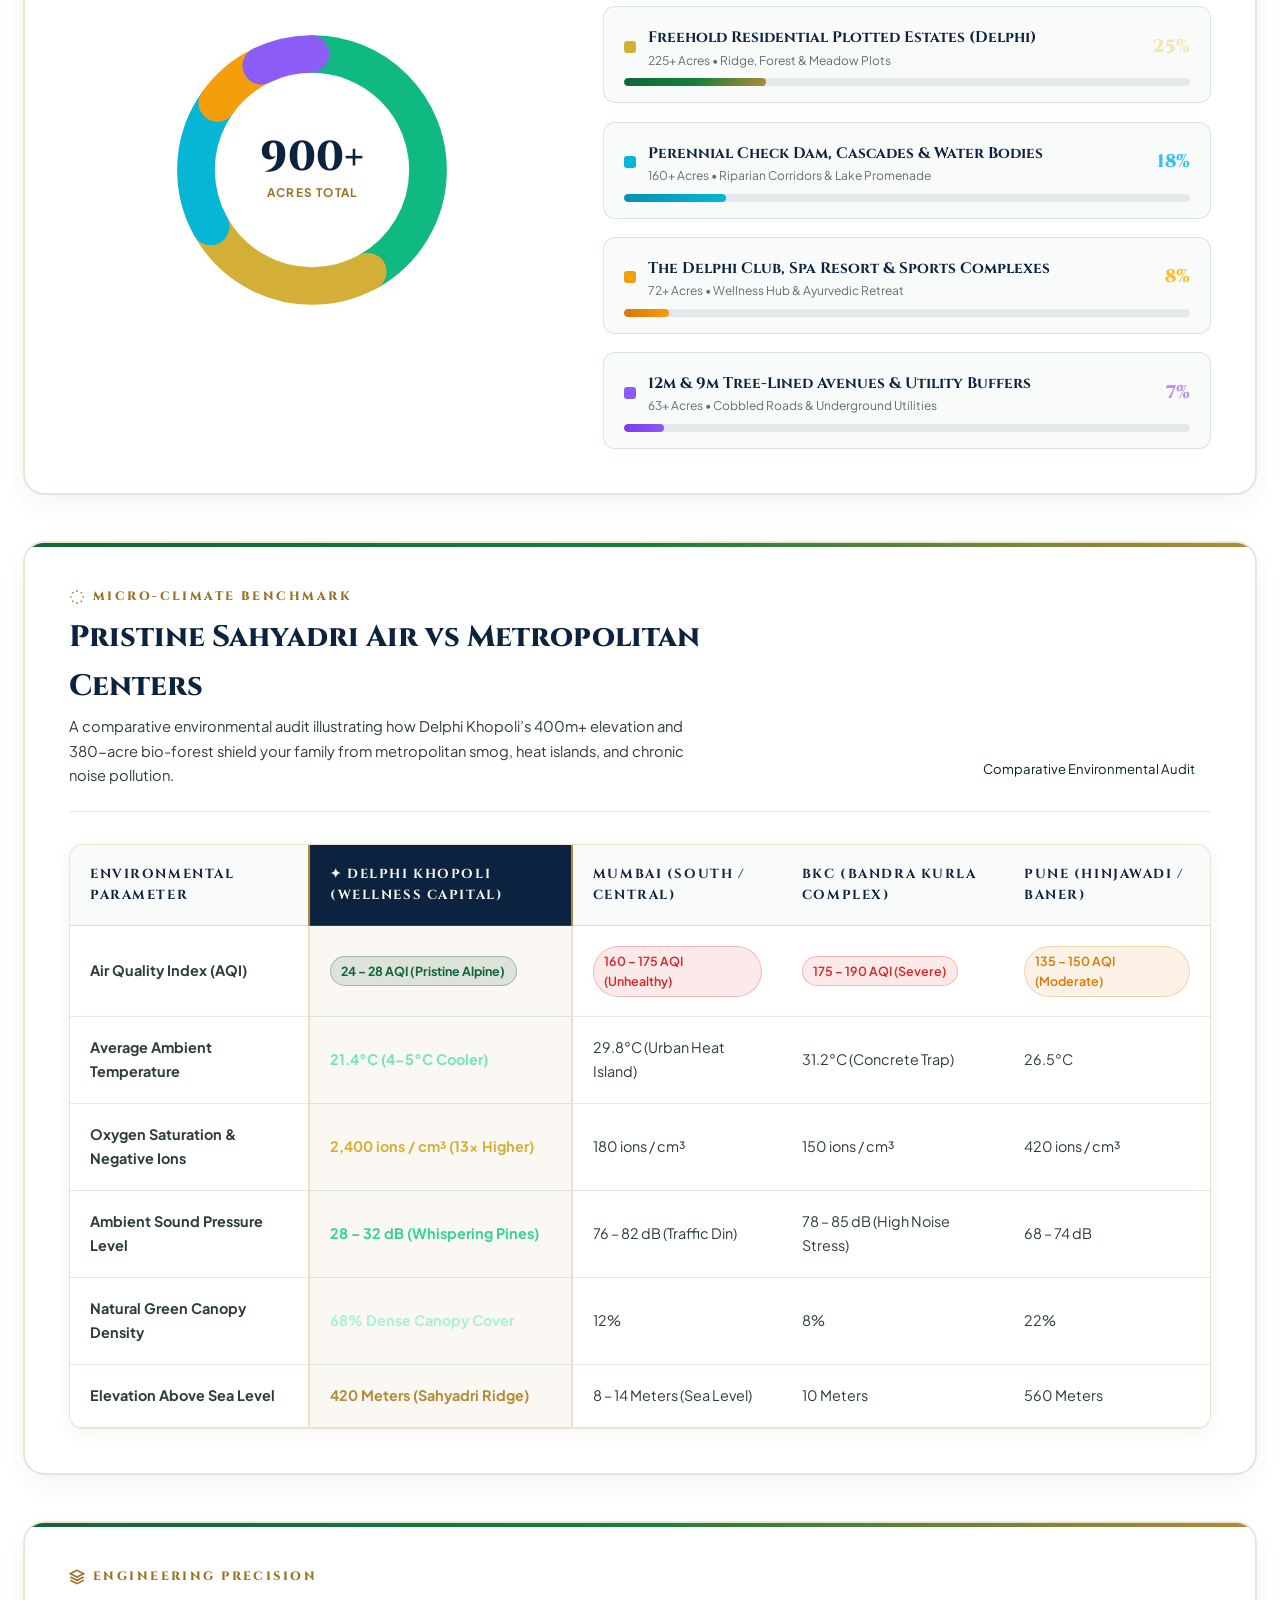
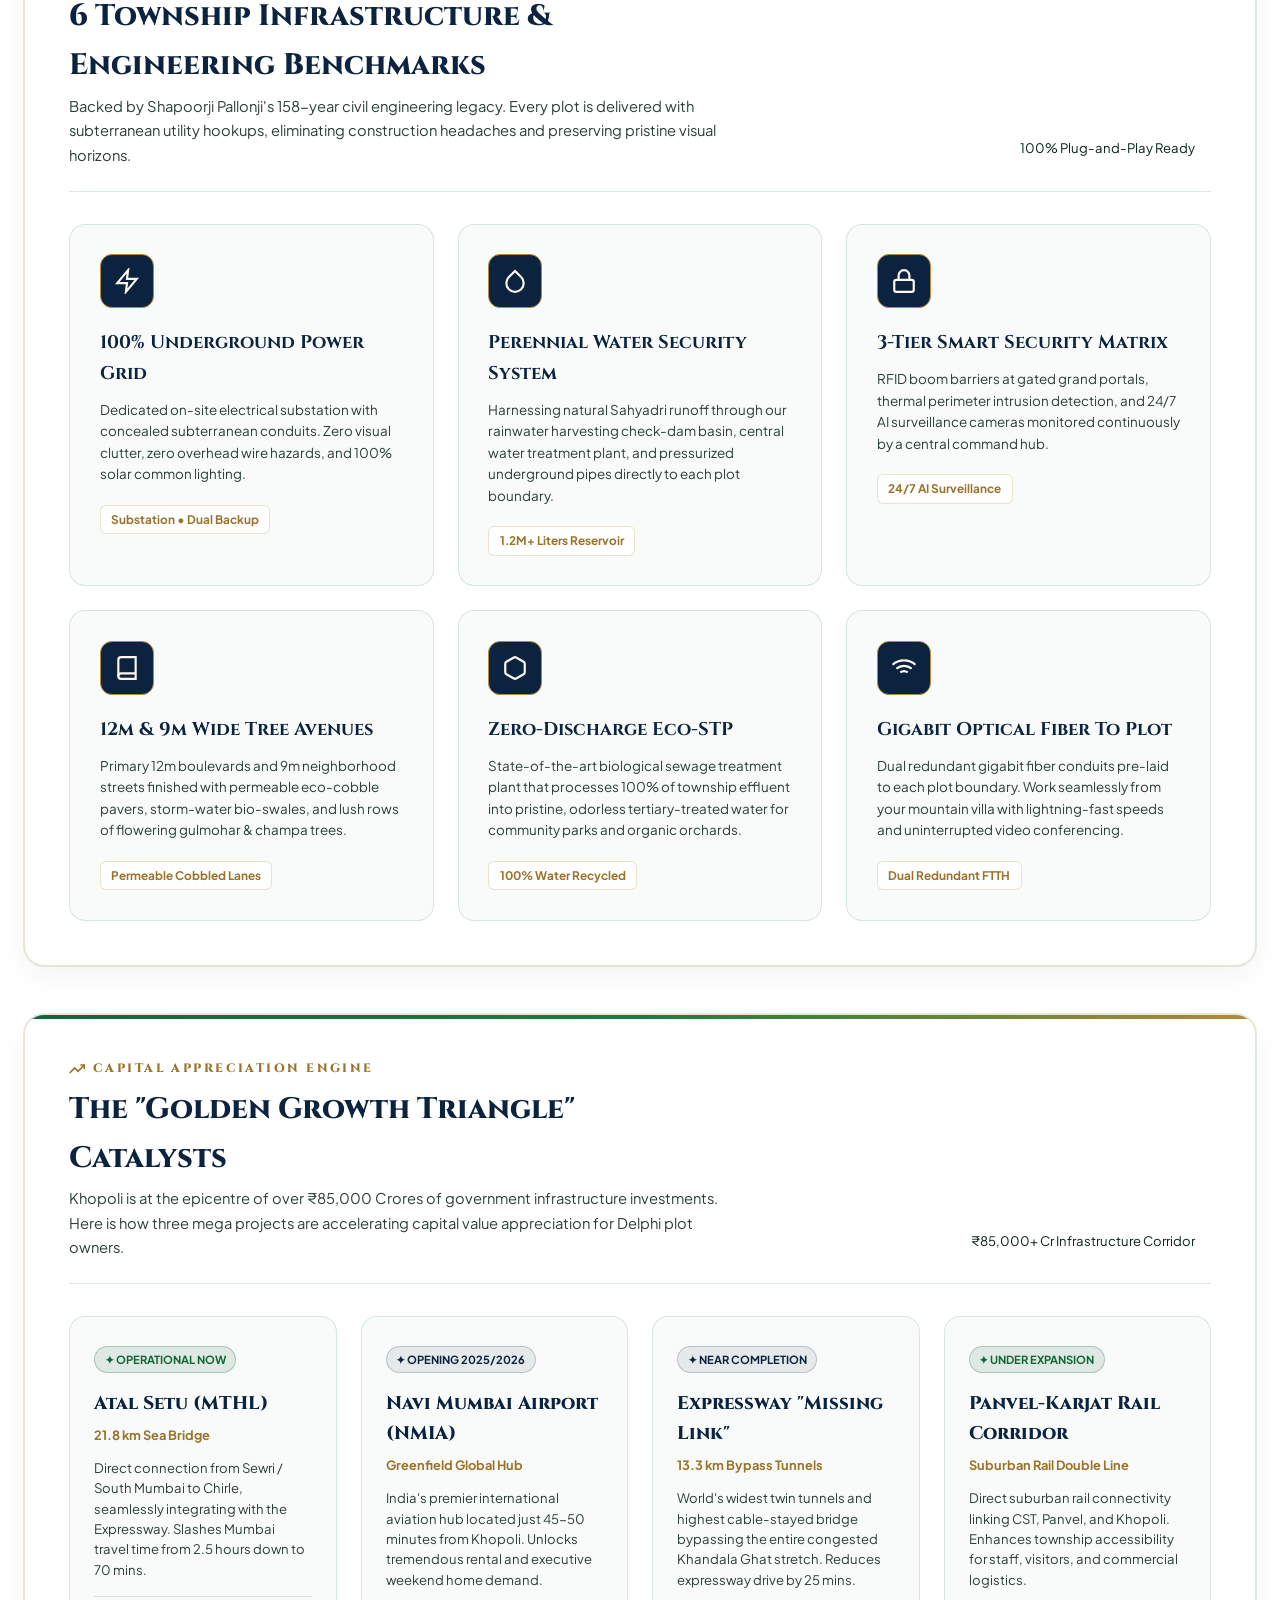
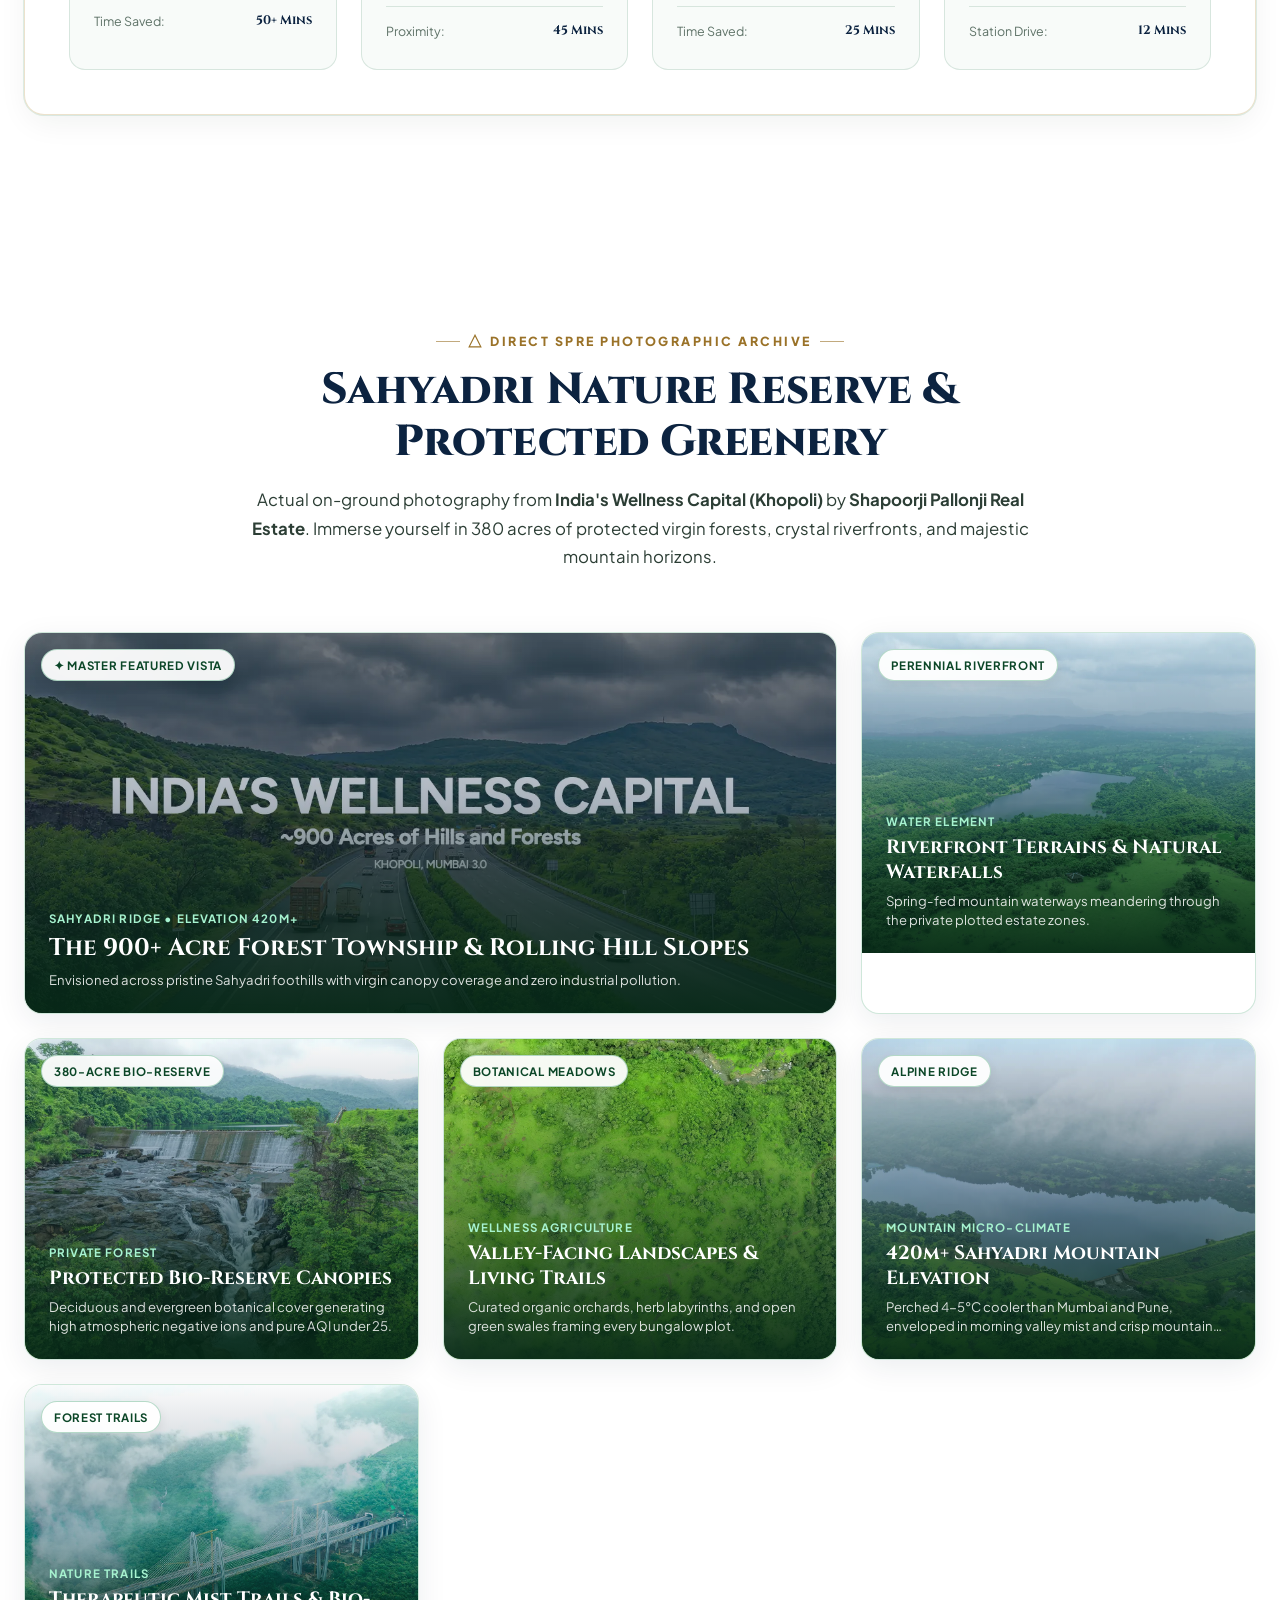
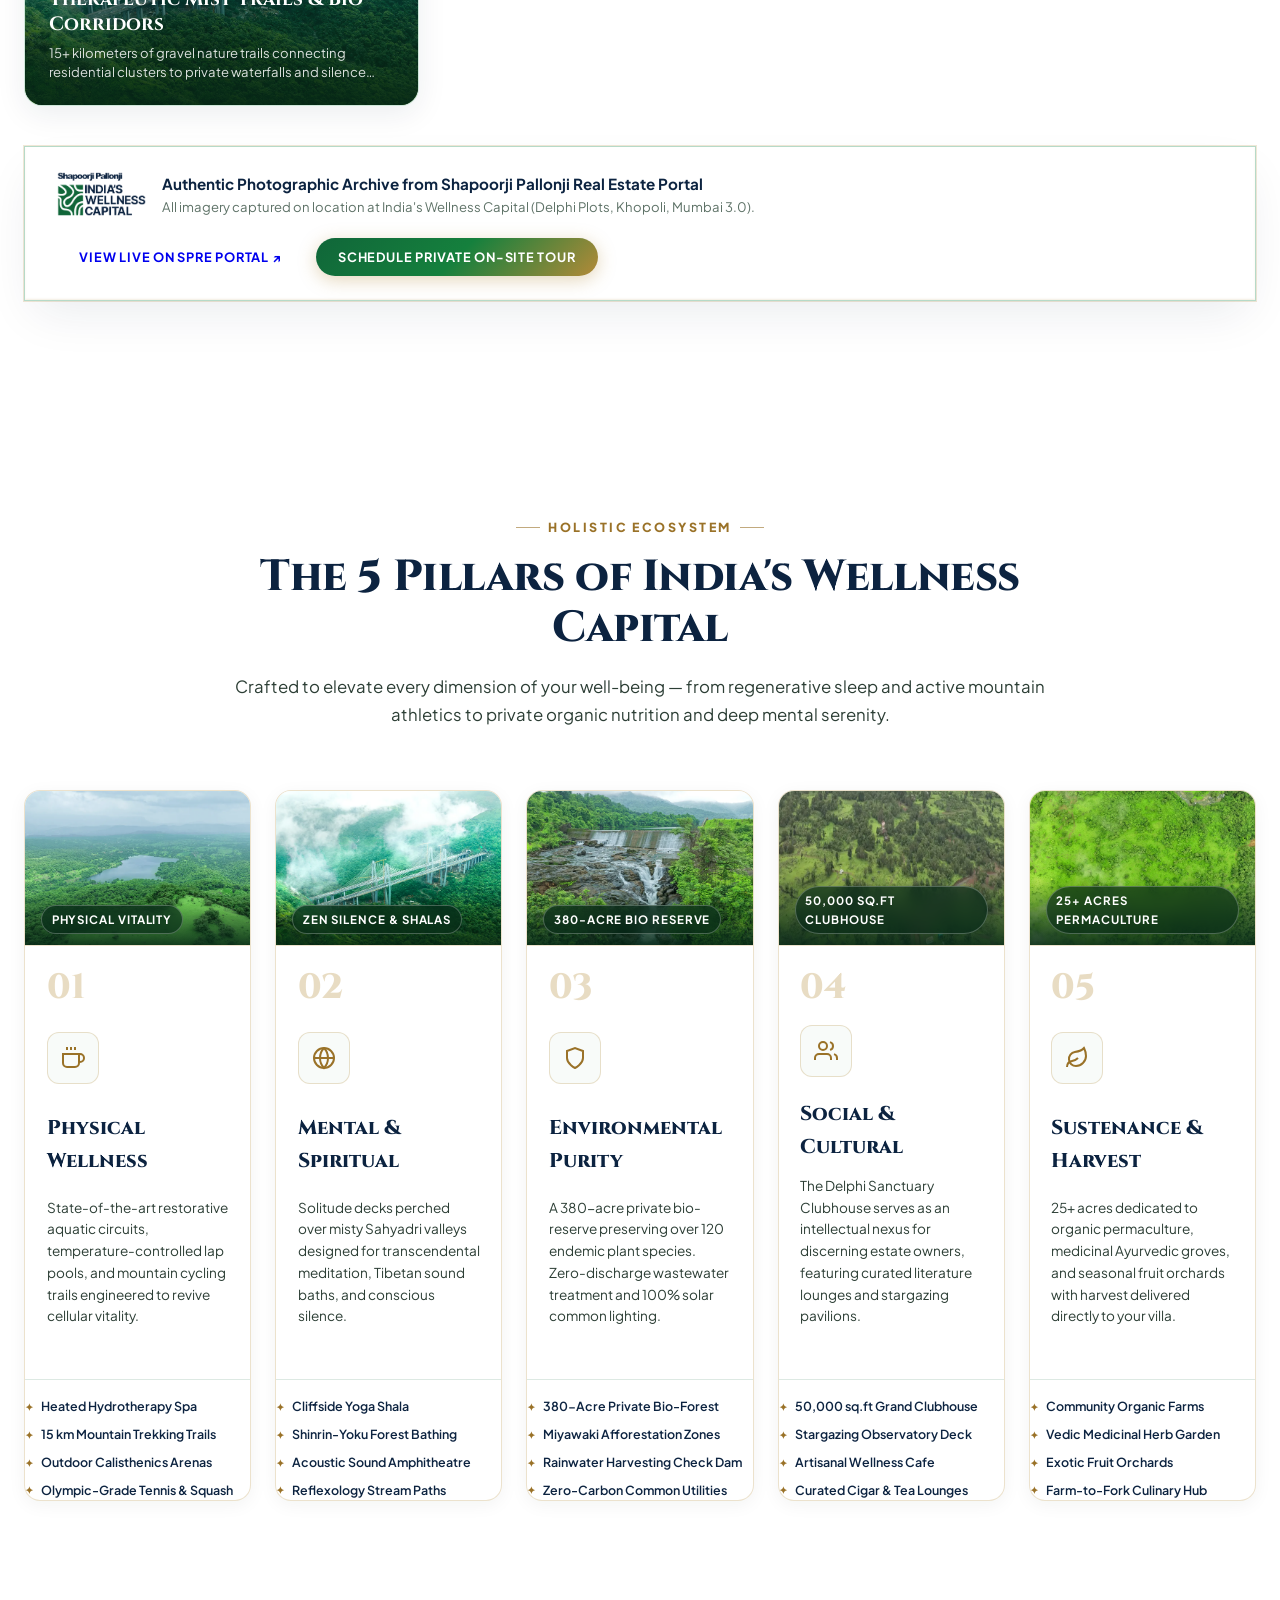
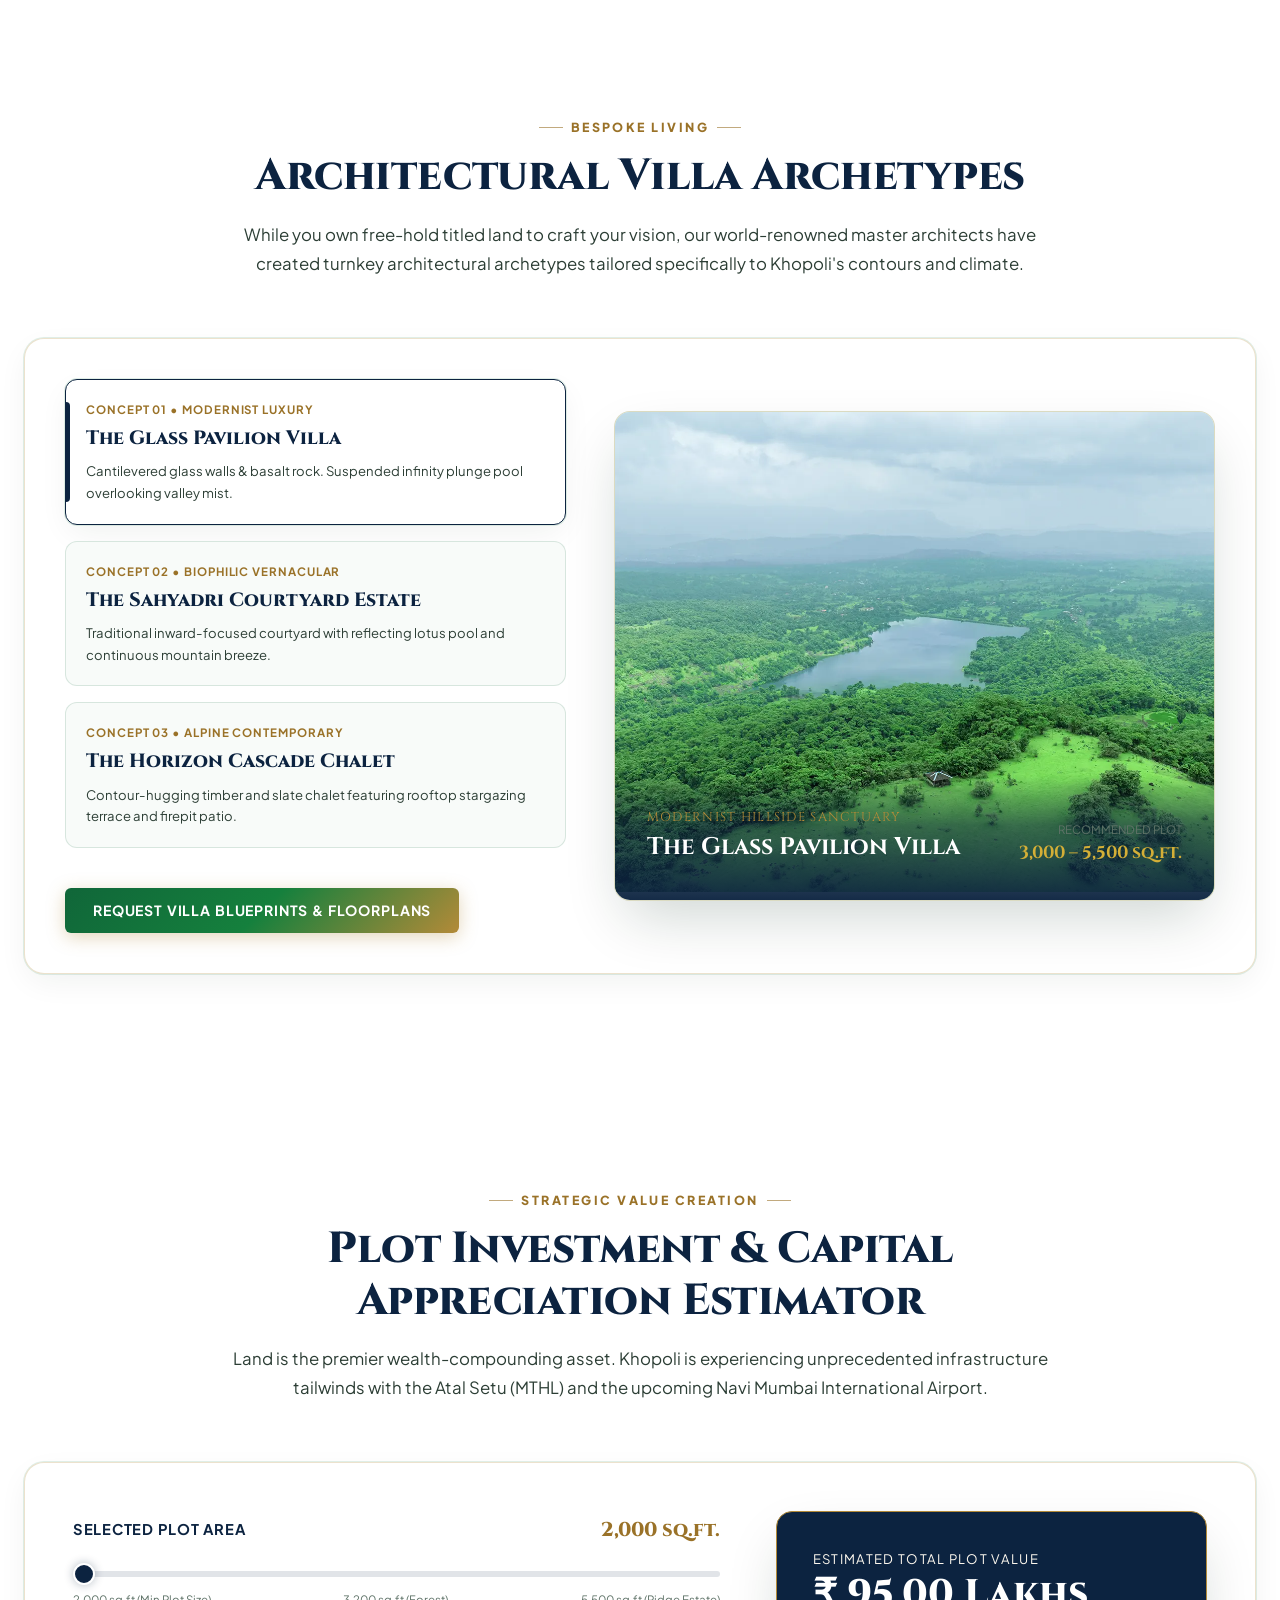
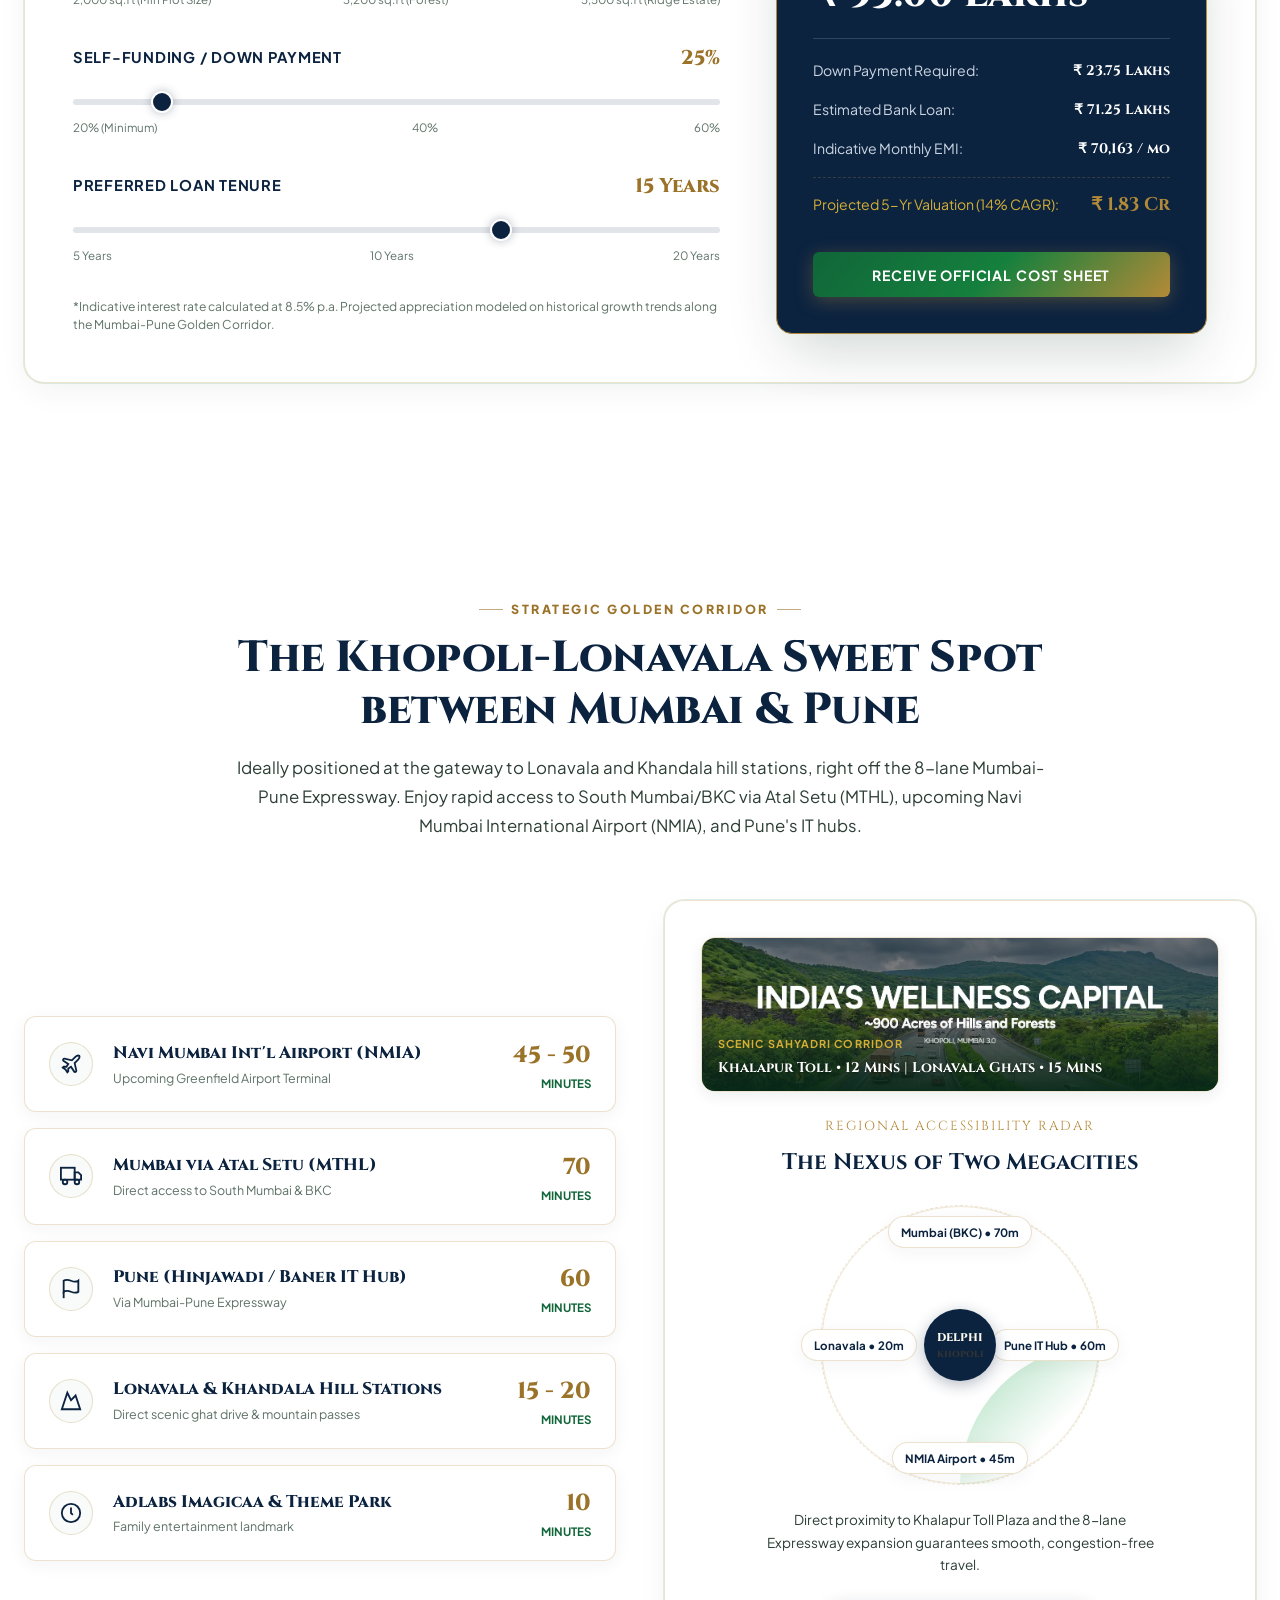
==== commit 4600f2ae: "feat(seo): harden Khopoli-Lonavala keyword architecture and Google indexing plan - Meta: Hardened ti" ====
--- a/index.html
+++ b/index.html
@@ -3,9 +3,9 @@
 <head>
   <meta charset="UTF-8">
   <meta name="viewport" content="width=device-width, initial-scale=1.0">
-  <title>India's Wellness Capital | Delphi Plots, Khopoli | Shapoorji Pallonji</title>
-  <meta name="description" content="India's Wellness Capital by Shapoorji Pallonji Real Estate. A 900+ acre master-planned township in Khopoli with 380-acre private forest. 100% N.A. Freehold Bungalow Plots (Min size 2,000 sq.ft) from ₹95 Lacs*.">
-  <meta name="keywords" content="Shapoorji Pallonji Khopoli, India's Wellness Capital, Delphi Plots, Khopoli Plots, Luxury Plots Mumbai Pune Expressway, Shapoorji Plots Khopoli, shapoorjitownship.in">
+  <title>Shapoorji Pallonji Khopoli | Bungalow Plots near Lonavala &amp; Mumbai-Pune | From ₹95L*</title>
+  <meta name="description" content="Shapoorji Pallonji India's Wellness Capital: 100% Collector Sanctioned N.A. Freehold Bungalow Plots (Min 2,000 sq.ft) from ₹95 Lacs* in Khopoli, gateway to Lonavala. 380-acre private bio-forest, 900+ acre township. 15 mins to Lonavala, 45 mins to NMIA, 60 mins to Pune, 70 mins to Mumbai. MahaRERA PP1270002602610.">
+  <meta name="keywords" content="Shapoorji Pallonji Khopoli, Shapoorji Pallonji Lonavala, Shapoorji Pallonji Bungalow Plots, Bungalow Plots in Khopoli, Bungalow Plots in Lonavala, Villa Plots near Lonavala, Plots in Khopoli, Plots in Lonavala, NA Plots Mumbai Pune Expressway, Luxury Plots Mumbai Pune, Gated Community Plots Khopoli Lonavala, Collector Approved NA Plots Khopoli, Residential Plots Lonavala Khandala, Second Home Villa Plots Mumbai Pune, Shapoorji Delphi Plots Khopoli, India's Wellness Capital Shapoorji Pallonji, shapoorji pallanji khopli, shapoorji pallonji lonawala, plots for sale in khopoli, plots for sale in lonavala, shapoorjitownship.in">
   <meta name="author" content="Shapoorji Pallonji Real Estate (SPRE)">
   <meta name="robots" content="index, follow, max-image-preview:large, max-snippet:-1, max-video-preview:-1">
   <meta name="theme-color" content="#062817">
@@ -21,26 +21,26 @@
   <meta property="og:type" content="website">
   <meta property="og:site_name" content="Shapoorji Pallonji - India's Wellness Capital">
   <meta property="og:url" content="https://shapoorjitownship.in/">
-  <meta property="og:title" content="India's Wellness Capital | Delphi Plots, Khopoli | Shapoorji Pallonji">
-  <meta property="og:description" content="100% Collector-Sanctioned N.A. Freehold Bungalow Plots (Min 2,000 sq.ft) from ₹95 Lacs* in a 900+ acre Sahyadri township with 380-acre private bio-forest reserve. MahaRERA PP1270002602610.">
+  <meta property="og:title" content="Shapoorji Pallonji Khopoli | Luxury Bungalow Plots near Lonavala | From ₹95L*">
+  <meta property="og:description" content="100% Collector-Sanctioned N.A. Freehold Bungalow Plots (Min 2,000 sq.ft) from ₹95 Lacs* in Khopoli, gateway to Lonavala. 900+ acre master township with 380-acre private bio-forest reserve. MahaRERA PP1270002602610.">
   <meta property="og:image" content="https://shapoorjitownship.in/assets/spre/india-wellness-capital-hill-land.webp">
   <meta property="og:image:width" content="1279">
   <meta property="og:image:height" content="643">
-  <meta property="og:image:alt" content="Shapoorji Pallonji India's Wellness Capital Khopoli">
+  <meta property="og:image:alt" content="Shapoorji Pallonji Khopoli Bungalow Plots near Lonavala">
   <meta property="og:locale" content="en_IN">
 
   <!-- Twitter Card Metadata -->
   <meta name="twitter:card" content="summary_large_image">
   <meta name="twitter:site" content="@SPRE_Official">
-  <meta name="twitter:title" content="India's Wellness Capital | Delphi Plots, Khopoli | Shapoorji Pallonji">
-  <meta name="twitter:description" content="100% N.A. Freehold Bungalow Plots from ₹95 Lacs* in Khopoli with 380-acre private bio-forest reserve.">
+  <meta name="twitter:title" content="Shapoorji Pallonji Khopoli | Bungalow Plots near Lonavala &amp; Mumbai-Pune">
+  <meta name="twitter:description" content="100% N.A. Freehold Bungalow Plots from ₹95 Lacs* in Khopoli near Lonavala with 380-acre private bio-forest reserve.">
   <meta name="twitter:image" content="https://shapoorjitownship.in/assets/spre/india-wellness-capital-hill-land.webp">
 
   <!-- Official Favicons -->
   <link rel="icon" type="image/x-icon" href="favicon.ico">
   <link rel="apple-touch-icon" href="assets/iwc-logo-dark.png">
 
-  <!-- Structured JSON-LD Schema (Organization, Place, RealEstateListing) -->
+  <!-- Structured JSON-LD Schema (Organization, Place, RealEstateListing, FAQPage) -->
   <script type="application/ld+json">
   {
     "@context": "https://schema.org",
@@ -60,10 +60,10 @@
         "@type": "Place",
         "@id": "https://shapoorjitownship.in/#place",
         "name": "India's Wellness Capital (Delphi Plots)",
-        "description": "900+ acre master township in Khopoli featuring 380-acre private bio-forest reserve and 100% Collector-Sanctioned N.A. Freehold Bungalow Plots.",
+        "description": "900+ acre master township in Khopoli near Lonavala featuring 380-acre private bio-forest reserve and 100% Collector-Sanctioned N.A. Freehold Bungalow Plots.",
         "address": {
           "@type": "PostalAddress",
-          "streetAddress": "Mumbai-Pune Expressway Corridor",
+          "streetAddress": "Mumbai-Pune Expressway Corridor, Near Khalapur Toll Plaza",
           "addressLocality": "Khopoli",
           "addressRegion": "Maharashtra",
           "postalCode": "410203",
@@ -73,13 +73,32 @@
           "@type": "GeoCoordinates",
           "latitude": "18.7894",
           "longitude": "73.3444"
-        }
+        },
+        "containsPlace": [
+          {
+            "@type": "Place",
+            "name": "Lonavala & Khandala Ghats Access Corridor",
+            "description": "Scenic 15 to 20 minute transit corridor to Lonavala and Khandala hill stations."
+          }
+        ]
       },
       {
         "@type": "RealEstateListing",
         "@id": "https://shapoorjitownship.in/#listing",
-        "name": "Delphi Freehold Bungalow Plots - India's Wellness Capital",
+        "name": "Shapoorji Pallonji Khopoli Bungalow Plots near Lonavala",
+        "description": "100% Collector-Sanctioned N.A. Freehold Bungalow Plots from ₹95 Lacs* for min 2,000 sq.ft to 5,500+ sq.ft custom hillside estates in Khopoli, serving Mumbai and Pune regions.",
         "url": "https://shapoorjitownship.in/",
+        "keywords": "Shapoorji Pallonji Khopoli, Shapoorji Pallonji Lonavala, Bungalow Plots in Khopoli, Bungalow Plots in Lonavala, Villa Plots near Lonavala, NA plots Mumbai Pune",
+        "areaServed": [
+          "Mumbai",
+          "Pune",
+          "Navi Mumbai",
+          "Lonavala",
+          "Khandala",
+          "Khopoli",
+          "Thane",
+          "Pimpri-Chinchwad"
+        ],
         "offers": {
           "@type": "AggregateOffer",
           "priceCurrency": "INR",
@@ -87,6 +106,52 @@
           "highPrice": "45000000",
           "offerCount": "100"
         }
+      },
+      {
+        "@type": "FAQPage",
+        "@id": "https://shapoorjitownship.in/#faq",
+        "mainEntity": [
+          {
+            "@type": "Question",
+            "name": "Where is Shapoorji Pallonji India's Wellness Capital located?",
+            "acceptedAnswer": {
+              "@type": "Answer",
+              "text": "Shapoorji Pallonji India's Wellness Capital is located in Khopoli directly off the Mumbai-Pune Expressway, at the foothills of the Sahyadri mountains and Lonavala. It is just 15-20 minutes from Lonavala and Khandala, 45 minutes from Navi Mumbai International Airport (NMIA), 60 minutes from Pune (Hinjawadi/Baner), and 70 minutes from South Mumbai/BKC via Atal Setu (MTHL)."
+            }
+          },
+          {
+            "@type": "Question",
+            "name": "What are the plot sizes and starting prices at Shapoorji Pallonji Khopoli?",
+            "acceptedAnswer": {
+              "@type": "Answer",
+              "text": "The township offers 100% Collector approved N.A. freehold bungalow plots starting from ₹95 Lacs* all-inclusive for generous minimum plot sizes of 2,000 sq.ft., scaling up to 3,200 sq.ft forest plots and 5,500+ sq.ft signature ridge estates."
+            }
+          },
+          {
+            "@type": "Question",
+            "name": "Why choose bungalow plots in Khopoli over buying in Lonavala center?",
+            "acceptedAnswer": {
+              "@type": "Answer",
+              "text": "Khopoli offers pristine 420m elevation and a 380-acre private bio-forest reserve with pristine air (AQI 24), escaping Lonavala's severe weekend traffic snarls, crowded commercialization, and complex agricultural land legalities, while granting instant 15-minute access to Lonavala hill station at an exceptional investment valuation."
+            }
+          },
+          {
+            "@type": "Question",
+            "name": "Are the plots 100% Collector-Sanctioned N.A. with clear 7/12 extract titles?",
+            "acceptedAnswer": {
+              "@type": "Answer",
+              "text": "Yes, every plot at Shapoorji Pallonji India's Wellness Capital is 100% Collector-sanctioned Non-Agricultural (N.A.) land with individual 7/12 extract title conveyance, complete master infrastructure, and official MahaRERA registration number PP1270002602610."
+            }
+          },
+          {
+            "@type": "Question",
+            "name": "How is the commute from Mumbai and Pune for weekend second homes?",
+            "acceptedAnswer": {
+              "@type": "Answer",
+              "text": "Khopoli enjoys prime central connectivity between Mumbai and Pune: just 12 minutes from the Khalapur Toll Plaza, 45 minutes from upcoming NMIA Airport, 60 minutes from Hinjawadi IT Hub Pune via Expressway, and 70 minutes from Mumbai via Atal Setu MTHL."
+            }
+          }
+        ]
       }
     ]
   }
@@ -110,17 +175,17 @@
   <div class="top-trust-ticker">
     <div class="ticker-track">
       <span class="ticker-item"><span class="ticker-dot">✦</span> SHAPOORJI PALLONJI REAL ESTATE (SPRE) • ESTD. 1865</span>
-      <span class="ticker-item"><span class="ticker-dot">✦</span> 100% COLLECTOR APPROVED N.A. BUNGALOW PLOTS (MIN 2,000 SQ.FT) FROM ₹95 LACS*</span>
-      <span class="ticker-item"><span class="ticker-dot">✦</span> 158+ YEARS OF CIVIL ENGINEERING EXCELLENCE</span>
-      <span class="ticker-item"><span class="ticker-dot">✦</span> 100% CLEAR FREEHOLD RESIDENTIAL 7/12 TITLES</span>
-      <span class="ticker-item"><span class="ticker-dot">✦</span> MAHARERA REGISTERED TOWNSHIP</span>
-      <span class="ticker-item"><span class="ticker-dot">✦</span> 900+ ACRES • 380-ACRE BIO-FOREST RESERVE</span>
+      <span class="ticker-item"><span class="ticker-dot">✦</span> BUNGALOW PLOTS NEAR LONAVALA &amp; KHOPOLI • MUMBAI-PUNE CORRIDOR</span>
+      <span class="ticker-item"><span class="ticker-dot">✦</span> 100% COLLECTOR APPROVED N.A. FREEHOLD PLOTS (MIN 2,000 SQ.FT) FROM ₹95 LACS*</span>
+      <span class="ticker-item"><span class="ticker-dot">✦</span> 15 MINS TO LONAVALA GHATS • 45 MINS TO NAVI MUMBAI AIRPORT</span>
+      <span class="ticker-item"><span class="ticker-dot">✦</span> 900+ ACRES TOWNSHIP • 380-ACRE PRIVATE BIO-FOREST RESERVE</span>
+      <span class="ticker-item"><span class="ticker-dot">✦</span> 100% CLEAR FREEHOLD RESIDENTIAL 7/12 CONVEYANCE • MAHARERA PP1270002602610</span>
       <span class="ticker-item"><span class="ticker-dot">✦</span> SHAPOORJI PALLONJI REAL ESTATE (SPRE) • ESTD. 1865</span>
-      <span class="ticker-item"><span class="ticker-dot">✦</span> 100% COLLECTOR APPROVED N.A. BUNGALOW PLOTS (MIN 2,000 SQ.FT) FROM ₹95 LACS*</span>
-      <span class="ticker-item"><span class="ticker-dot">✦</span> 158+ YEARS OF CIVIL ENGINEERING EXCELLENCE</span>
-      <span class="ticker-item"><span class="ticker-dot">✦</span> 100% CLEAR FREEHOLD RESIDENTIAL 7/12 TITLES</span>
-      <span class="ticker-item"><span class="ticker-dot">✦</span> MAHARERA REGISTERED TOWNSHIP</span>
-      <span class="ticker-item"><span class="ticker-dot">✦</span> 900+ ACRES • 380-ACRE BIO-FOREST RESERVE</span>
+      <span class="ticker-item"><span class="ticker-dot">✦</span> BUNGALOW PLOTS NEAR LONAVALA &amp; KHOPOLI • MUMBAI-PUNE CORRIDOR</span>
+      <span class="ticker-item"><span class="ticker-dot">✦</span> 100% COLLECTOR APPROVED N.A. FREEHOLD PLOTS (MIN 2,000 SQ.FT) FROM ₹95 LACS*</span>
+      <span class="ticker-item"><span class="ticker-dot">✦</span> 15 MINS TO LONAVALA GHATS • 45 MINS TO NAVI MUMBAI AIRPORT</span>
+      <span class="ticker-item"><span class="ticker-dot">✦</span> 900+ ACRES TOWNSHIP • 380-ACRE PRIVATE BIO-FOREST RESERVE</span>
+      <span class="ticker-item"><span class="ticker-dot">✦</span> 100% CLEAR FREEHOLD RESIDENTIAL 7/12 CONVEYANCE • MAHARERA PP1270002602610</span>
     </div>
   </div>
 
@@ -146,6 +211,7 @@
             <li><a href="#pillars" class="nav-link" data-nav="pillars">5 Pillars</a></li>
             <li><a href="#villas" class="nav-link" data-nav="villas">Villas</a></li>
             <li><a href="#connectivity" class="nav-link" data-nav="connectivity">Connectivity</a></li>
+            <li><a href="#regional-faq" class="nav-link" data-nav="regional-faq">Buyer FAQ</a></li>
             <li><a href="#legacy" class="nav-link" data-nav="legacy">SP Legacy</a></li>
           </ul>
         </nav>
@@ -183,7 +249,7 @@
         <div class="hero-text-col">
           <div class="hero-sovereign-badge">
             <span class="pulse-dot"></span>
-            <span>SHAPOORJI PALLONJI • INDIA'S WELLNESS CAPITAL</span>
+            <span>SHAPOORJI PALLONJI • KHOPOLI &amp; LONAVALA CORRIDOR</span>
           </div>
 
           <h1 class="hero-headline">
@@ -192,11 +258,11 @@
           </h1>
 
           <p class="hero-description">
-            Presenting <strong>India’s Wellness Capital (Khopoli, Mumbai 3.0)</strong> by <strong>Shapoorji Pallonji Real Estate</strong> — a visionary 
-            <strong>900+ acre</strong> nature-immersed master township nestled 420m+ above sea level. 
-            Build your bespoke custom bungalow surrounded by a <strong>380-acre private bio-forest reserve</strong>, 
-            perennial mountain waterfalls, and therapeutic alpine air with AQI under 25. 
-            Featuring <strong>100% Collector-Sanctioned Freehold Titles</strong> with individual 7/12 extract conveyance.
+            Presenting <strong>Shapoorji Pallonji India’s Wellness Capital (Khopoli, Gateway to Lonavala)</strong> — a visionary 
+            <strong>900+ acre</strong> plotted township nestled 420m+ above sea level along the Mumbai-Pune Expressway. 
+            Craft your bespoke second-home villa surrounded by a <strong>380-acre private bio-forest reserve</strong>, 
+            natural waterfalls, and therapeutic mountain air (AQI 24), just 15 minutes from Lonavala. 
+            Featuring <strong>100% Collector-Sanctioned Freehold N.A. Plots (Min 2,000 sq.ft) from ₹95 Lacs*</strong> with individual 7/12 extract conveyance.
           </p>
 
           <div class="hero-cta-group">
@@ -1896,11 +1962,11 @@
     <div class="container-wide">
       
       <div class="section-header">
-        <div class="section-tag">Effortless Commute</div>
-        <h2 class="section-title">The Mumbai-Pune Corridor's Sweet Spot</h2>
+        <div class="section-tag">Strategic Golden Corridor</div>
+        <h2 class="section-title">The Khopoli-Lonavala Sweet Spot between Mumbai &amp; Pune</h2>
         <p class="section-desc">
-          Tucked away in the serene Sahyadri foothills yet minutes from the Mumbai-Pune Expressway. 
-          Rapidly connected to South Mumbai via Atal Setu and upcoming international aviation hubs.
+          Ideally positioned at the gateway to Lonavala and Khandala hill stations, right off the 8-lane Mumbai-Pune Expressway. 
+          Enjoy rapid access to South Mumbai/BKC via Atal Setu (MTHL), upcoming Navi Mumbai International Airport (NMIA), and Pune's IT hubs.
         </p>
       </div>
 
@@ -1975,12 +2041,12 @@
                 </svg>
               </div>
               <div>
-                <div class="connect-name">Lonavala & Khandala Ghats</div>
-                <div class="connect-sub">Scenic hill stations & mountain passes</div>
+                <div class="connect-name">Lonavala &amp; Khandala Hill Stations</div>
+                <div class="connect-sub">Direct scenic ghat drive &amp; mountain passes</div>
               </div>
             </div>
             <div class="connect-time">
-              <div class="connect-time-val">20</div>
+              <div class="connect-time-val">15 - 20</div>
               <div class="connect-time-unit">Minutes</div>
             </div>
           </div>
@@ -2013,7 +2079,7 @@
             <img src="assets/spre/india-wellness-capital-hill-land.webp" alt="Scenic Expressway Corridor" loading="lazy">
             <div class="connectivity-corridor-overlay">
               <span class="corridor-badge">Scenic Sahyadri Corridor</span>
-              <div class="corridor-info">Khalapur Toll Plaza • 12 Mins Direct Access</div>
+              <div class="corridor-info">Khalapur Toll • 12 Mins | Lonavala Ghats • 15 Mins</div>
             </div>
           </div>
 
@@ -2049,6 +2115,142 @@
           </div>
         </div>
 
+      </div>
+
+    </div>
+  </section>
+
+  <!-- ========================================================================
+       REGIONAL BUYER FAQ & MICRO-MARKET GUIDE (MUMBAI • PUNE • LONAVALA • KHOPOLI)
+       Keyword Focus: Shapoorji Pallonji Khopoli Plots, India's Wellness Capital Plots,
+       Indian Wellness Center Plots, Bungalow Plots near Lonavala & Mumbai-Pune
+       ======================================================================== -->
+  <section id="regional-faq" class="section">
+    <div class="container-wide">
+      
+      <div class="section-header">
+        <div class="section-tag">Khopoli &amp; Lonavala Regional Intelligence</div>
+        <h2 class="section-title">Bungalow Plots in Khopoli vs Lonavala: The Buyer's Master Guide</h2>
+        <p class="section-desc">
+          Everything investors and second-home villa buyers from Mumbai and Pune need to know about Shapoorji Pallonji's India's Wellness Capital (Delphi Plots, Khopoli) — the gateway to Lonavala.
+        </p>
+      </div>
+
+      <!-- Regional FAQ Grid -->
+      <div class="regional-faq-grid">
+        
+        <!-- FAQ 1 -->
+        <div class="faq-accordion-item glass-panel-ultra active">
+          <div class="faq-question-bar">
+            <h3 class="faq-question-title">
+              Why are villa buyers from Mumbai &amp; Pune choosing Shapoorji Pallonji Khopoli over Lonavala?
+            </h3>
+            <span class="faq-toggle-icon">−</span>
+          </div>
+          <div class="faq-answer-content">
+            <p>
+              While Lonavala has historic weekend appeal, its central market suffers from severe weekend traffic gridlocks, commercial congestion, and high title litigation risks on old agricultural land. 
+              <strong>Shapoorji Pallonji Khopoli (India's Wellness Capital)</strong> is situated just 15 to 20 minutes from the Lonavala ghats at an elevation of 420m, offering a protected <strong>380-acre private bio-forest reserve</strong> with alpine air (AQI 24). It provides <strong>100% Collector-Sanctioned N.A. Freehold Bungalow Plots</strong> with clear individual 7/12 extract titles from ₹95 Lacs* — delivering superior seclusion, world-class resort infrastructure, and faster capital appreciation without Lonavala’s congestion.
+            </p>
+          </div>
+        </div>
+
+        <!-- FAQ 2 -->
+        <div class="faq-accordion-item glass-panel-ultra">
+          <div class="faq-question-bar">
+            <h3 class="faq-question-title">
+              What are the plot sizes and starting prices at India's Wellness Capital (Delphi Plots)?
+            </h3>
+            <span class="faq-toggle-icon">+</span>
+          </div>
+          <div class="faq-answer-content">
+            <p>
+              Plotted ownership starts with generous minimum footprints of <strong>2,000 sq.ft</strong> (Cascade Meadows) starting from <strong>₹95 Lacs*</strong> all-inclusive. Larger configurations include <strong>2,200 to 3,200 sq.ft</strong> Sanctuary Forest Plots nestled in the bio-reserve, and <strong>3,500 to 5,500+ sq.ft</strong> Delphi Ridge signature hillside estates boasting 270° panoramic valley views.
+            </p>
+          </div>
+        </div>
+
+        <!-- FAQ 3 -->
+        <div class="faq-accordion-item glass-panel-ultra">
+          <div class="faq-question-bar">
+            <h3 class="faq-question-title">
+              Are these bungalow plots 100% Collector approved N.A. with separate 7/12 extract titles?
+            </h3>
+            <span class="faq-toggle-icon">+</span>
+          </div>
+          <div class="faq-answer-content">
+            <p>
+              Yes. Every residential plot is 100% Collector-sanctioned Non-Agricultural (N.A.) freehold land. Owners receive individual 7/12 extract conveyance, legally demarcated boundaries with pre-laid underground utilities, and full statutory compliance under official <strong>MahaRERA Registration PP1270002602610</strong>.
+            </p>
+          </div>
+        </div>
+
+        <!-- FAQ 4 -->
+        <div class="faq-accordion-item glass-panel-ultra">
+          <div class="faq-question-bar">
+            <h3 class="faq-question-title">
+              How accessible is the Khopoli township from Mumbai, Navi Mumbai Airport, and Pune?
+            </h3>
+            <span class="faq-toggle-icon">+</span>
+          </div>
+          <div class="faq-answer-content">
+            <p>
+              The township is situated at the nexus of the Mumbai-Pune Expressway, only 12 minutes from the Khalapur Toll Plaza:
+              <br>✦ <strong>Navi Mumbai International Airport (NMIA):</strong> 45 minutes
+              <br>✦ <strong>South Mumbai &amp; BKC:</strong> 70 minutes via Atal Setu (MTHL) sea bridge
+              <br>✦ <strong>Pune (Hinjawadi / Baner IT Parks):</strong> 60 minutes via expressway
+              <br>✦ <strong>Lonavala &amp; Khandala Hill Stations:</strong> 15 to 20 minutes scenic ascent
+            </p>
+          </div>
+        </div>
+
+        <!-- FAQ 5 -->
+        <div class="faq-accordion-item glass-panel-ultra">
+          <div class="faq-question-bar">
+            <h3 class="faq-question-title">
+              What wellness and resort amenities are included in the master township?
+            </h3>
+            <span class="faq-toggle-icon">+</span>
+          </div>
+          <div class="faq-answer-content">
+            <p>
+              The township features over <strong>40 curated lifestyle and wellness amenities</strong> across 6 thematic clusters: the 50,000 sq.ft Delphi Clubhouse, heated indoor and open-air lap pools, hydrotherapy spa circuits, 15 km mountain hiking and gravel cycling trails, 25+ acres Vedic organic permaculture farm with doorstep harvest delivery, and 24/7 3-tier RFID biometric security.
+            </p>
+          </div>
+        </div>
+
+        <!-- FAQ 6 -->
+        <div class="faq-accordion-item glass-panel-ultra">
+          <div class="faq-question-bar">
+            <h3 class="faq-question-title">
+              Can plot owners build their own custom villas or choose turnkey architectural archetypes?
+            </h3>
+            <span class="faq-toggle-icon">+</span>
+          </div>
+          <div class="faq-answer-content">
+            <p>
+              Buyers have the freedom to build their bespoke villa vision adhering to township environmental guidelines, or opt for Shapoorji Pallonji's turnkey architectural concepts: <em>The Glass Pavilion Villa</em> (Modernist Luxury), <em>The Sahyadri Courtyard Estate</em> (Biophilic Vernacular), or <em>The Horizon Cascade Chalet</em> (Alpine Contemporary).
+            </p>
+          </div>
+        </div>
+
+      </div>
+
+      <!-- Keyword Intent Anchor Strip -->
+      <div class="seo-keyword-strip glass-panel-ultra" style="margin-top: 3rem; padding: 1.5rem 2rem; border-radius: 16px; border: 1px solid var(--gold-border);">
+        <div style="font-size: 0.78rem; text-transform: uppercase; letter-spacing: 0.1em; color: var(--gold-rich); font-weight: 700; margin-bottom: 0.5rem;">
+          Popular Search Portals &amp; Buyer Inquiries
+        </div>
+        <div style="display: flex; flex-wrap: wrap; gap: 0.75rem; font-size: 0.8rem; color: var(--text-secondary);">
+          <span class="seo-tag">✦ Shapoorji Pallonji Khopoli Plots</span>
+          <span class="seo-tag">✦ India's Wellness Capital Delphi Plots</span>
+          <span class="seo-tag">✦ Indian Wellness Center Khopoli</span>
+          <span class="seo-tag">✦ Bungalow Plots near Lonavala</span>
+          <span class="seo-tag">✦ Luxury NA Plots Mumbai-Pune Expressway</span>
+          <span class="seo-tag">✦ Plots in Khopoli from ₹95 Lacs*</span>
+          <span class="seo-tag">✦ Freehold Villa Plots Pune Mumbai Region</span>
+          <span class="seo-tag">✦ MahaRERA PP1270002602610</span>
+        </div>
       </div>
 
     </div>
--- a/styles.css
+++ b/styles.css
@@ -3372,3 +3372,97 @@
     height: 250px;
   }
 }
+
+/* ==========================================================================
+   REGIONAL BUYER FAQ & MICRO-MARKET GUIDE
+   ========================================================================== */
+.regional-faq-grid {
+  display: flex;
+  flex-direction: column;
+  gap: 1.25rem;
+  margin-top: 2.5rem;
+}
+
+.faq-accordion-item {
+  border-radius: 16px;
+  border: 1px solid var(--gold-border);
+  overflow: hidden;
+  transition: var(--transition-smooth);
+}
+
+.faq-accordion-item:hover {
+  border-color: var(--gold-primary);
+  box-shadow: var(--shadow-sm);
+}
+
+.faq-question-bar {
+  padding: 1.5rem 2rem;
+  display: flex;
+  align-items: center;
+  justify-content: space-between;
+  cursor: pointer;
+  user-select: none;
+  gap: 1.5rem;
+}
+
+.faq-question-title {
+  font-family: var(--font-serif);
+  font-size: 1.15rem;
+  font-weight: 700;
+  color: var(--spre-navy);
+  line-height: 1.4;
+  margin: 0;
+}
+
+.faq-toggle-icon {
+  width: 32px;
+  height: 32px;
+  border-radius: 50%;
+  background: var(--bg-beige);
+  border: 1px solid var(--gold-border);
+  display: flex;
+  align-items: center;
+  justify-content: center;
+  font-size: 1.25rem;
+  font-weight: 700;
+  color: var(--gold-rich);
+  flex-shrink: 0;
+  transition: transform 0.3s ease, background 0.3s ease;
+}
+
+.faq-accordion-item.active .faq-toggle-icon {
+  background: var(--spre-navy);
+  color: var(--gold-light);
+  border-color: var(--spre-navy);
+}
+
+.faq-answer-content {
+  padding: 0 2rem 1.5rem;
+  font-size: 0.92rem;
+  color: var(--text-secondary);
+  line-height: 1.7;
+  display: none;
+  border-top: 1px solid rgba(179, 138, 56, 0.15);
+  margin-top: 0.5rem;
+  padding-top: 1.25rem;
+}
+
+.faq-accordion-item.active .faq-answer-content {
+  display: block;
+}
+
+.seo-tag {
+  background: rgba(15, 81, 50, 0.08);
+  color: var(--emerald-rich);
+  padding: 0.35rem 0.85rem;
+  border-radius: 9999px;
+  font-weight: 600;
+  border: 1px solid rgba(15, 81, 50, 0.2);
+  transition: all 0.25s ease;
+}
+
+.seo-tag:hover {
+  background: var(--spre-navy);
+  color: #FFFFFF;
+  border-color: var(--spre-navy);
+}
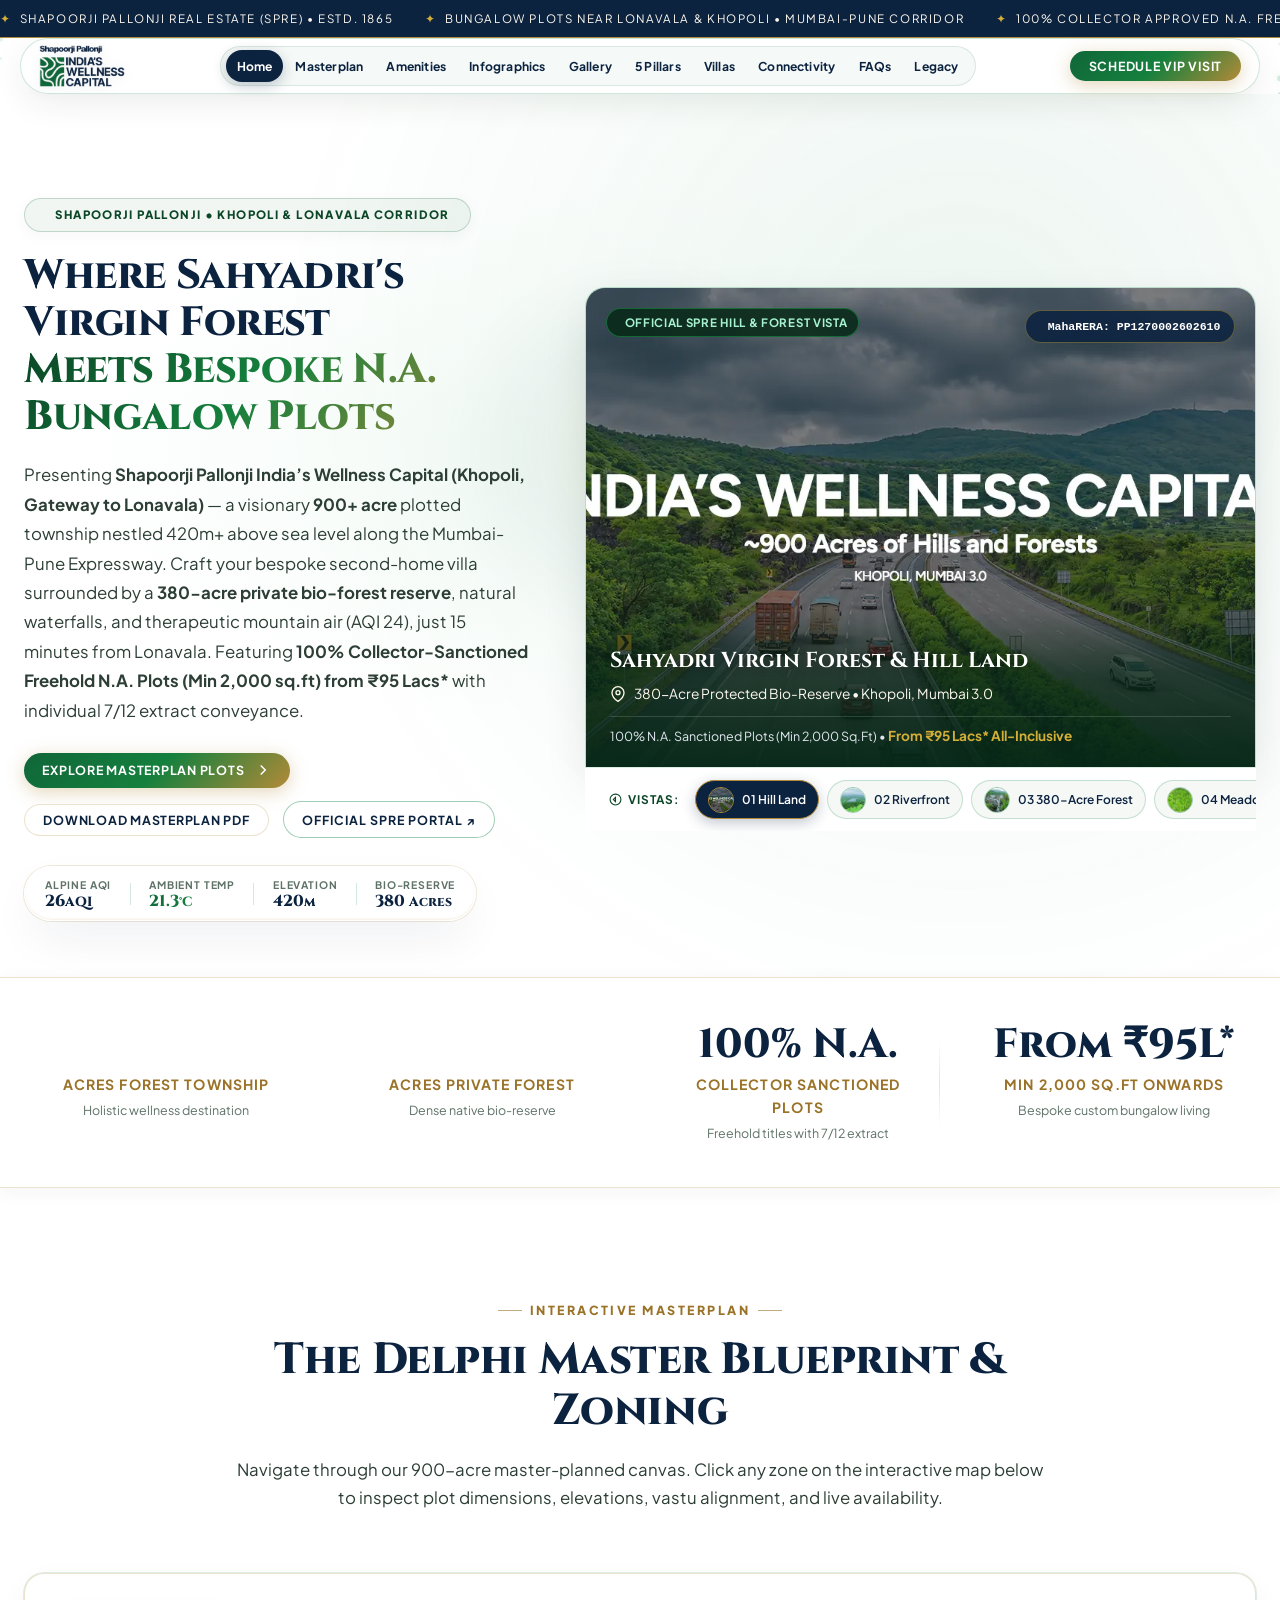
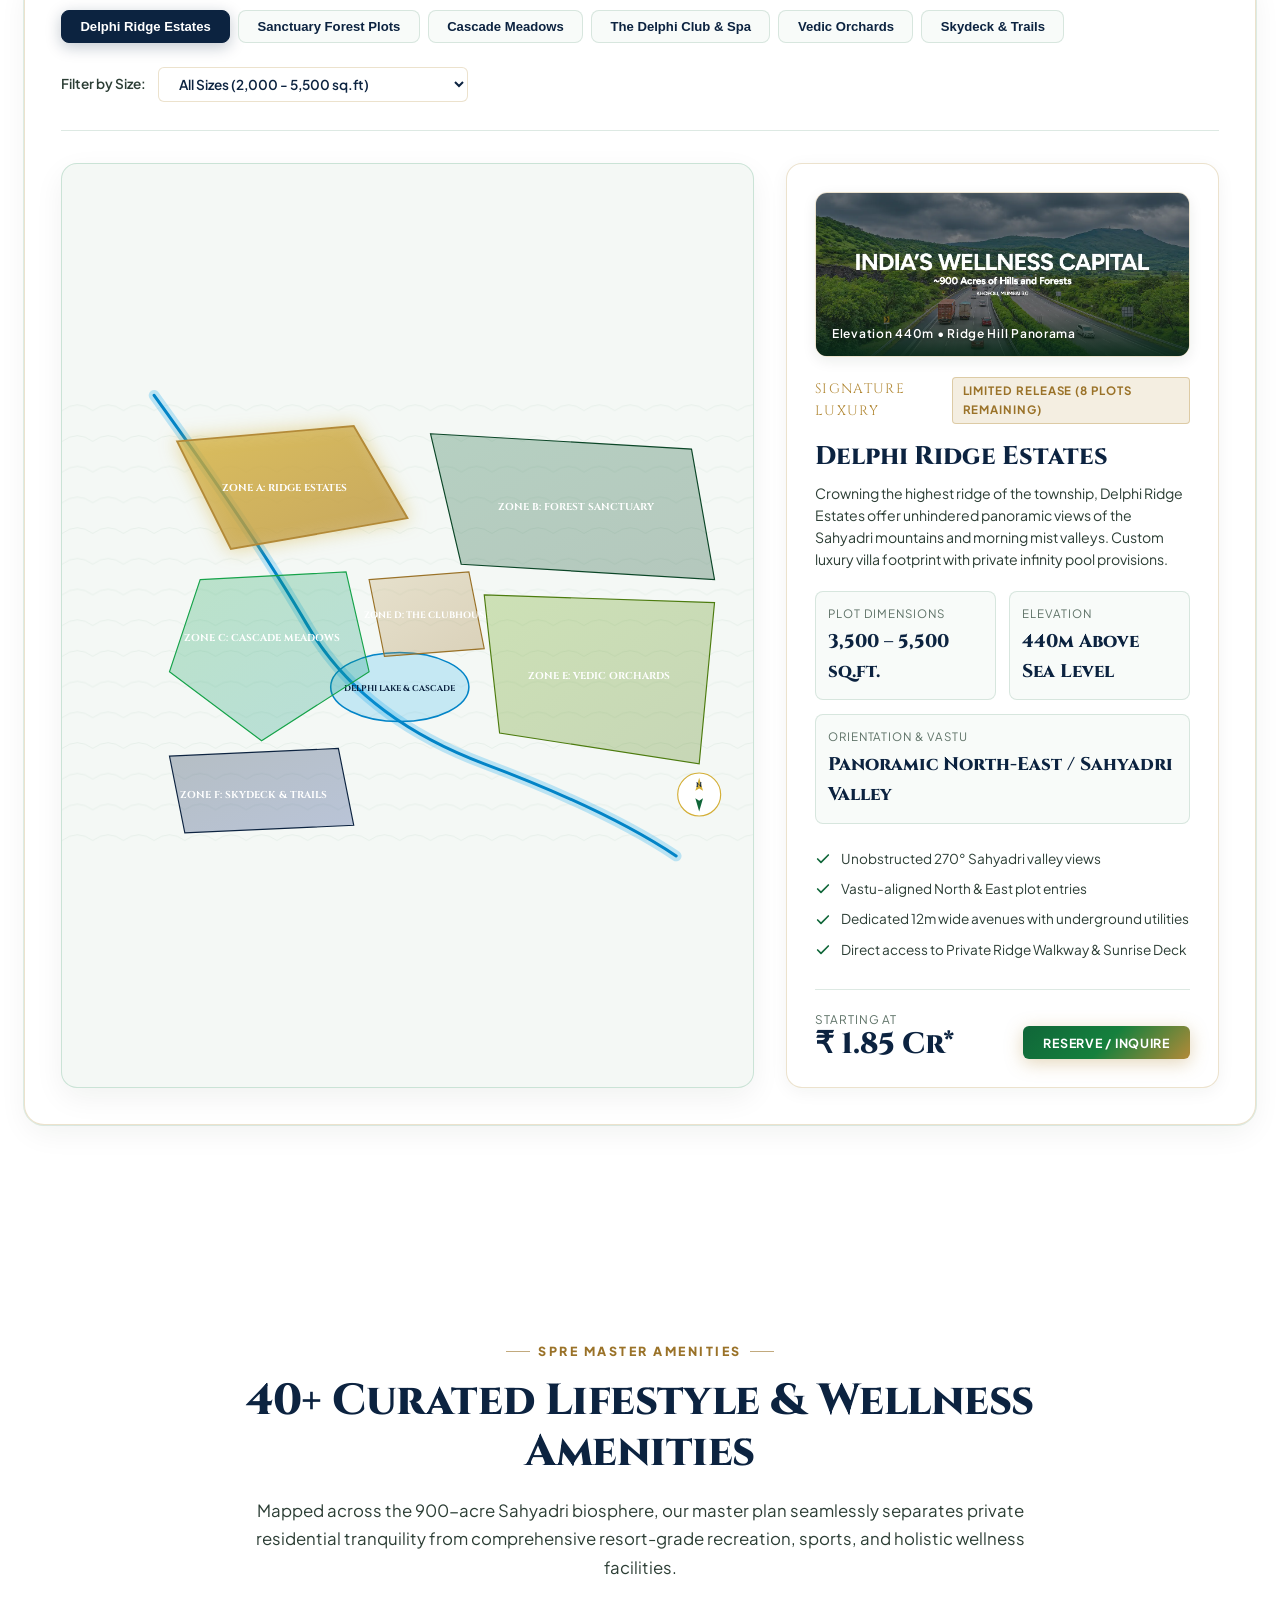
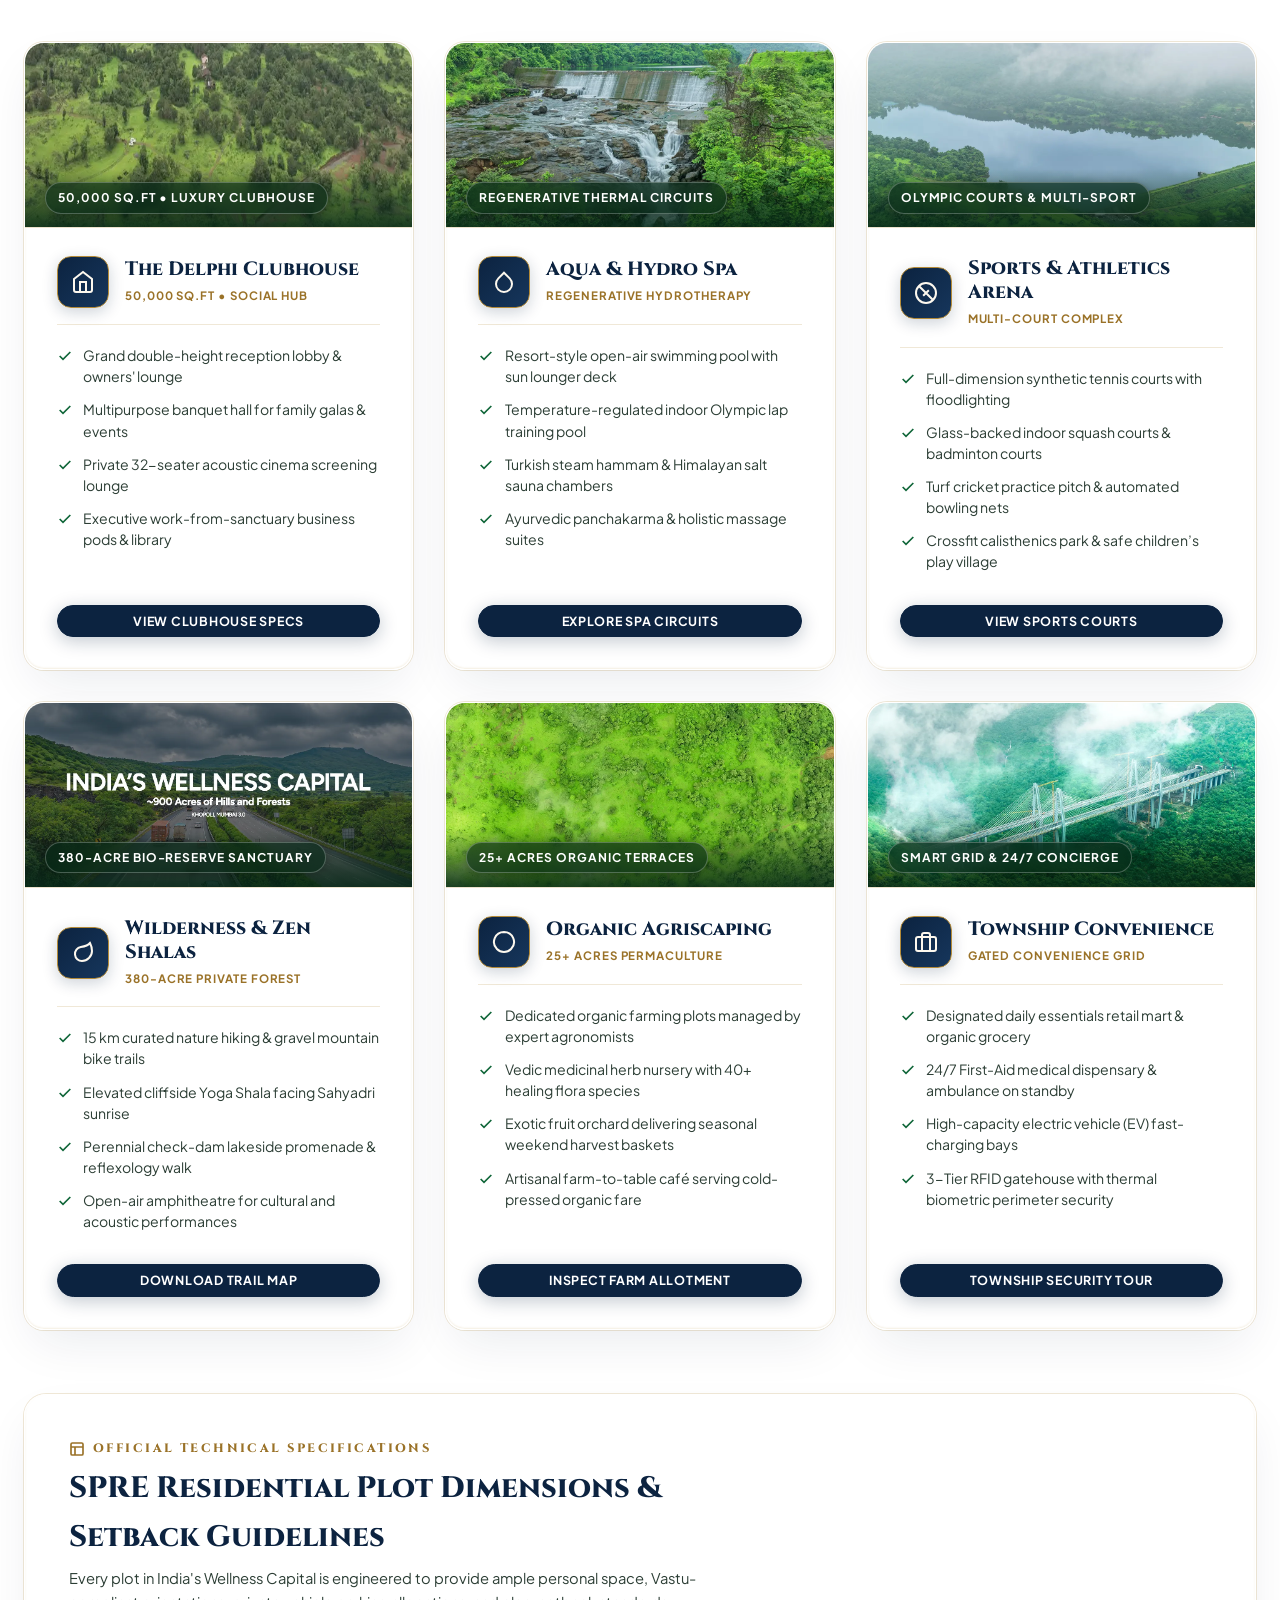
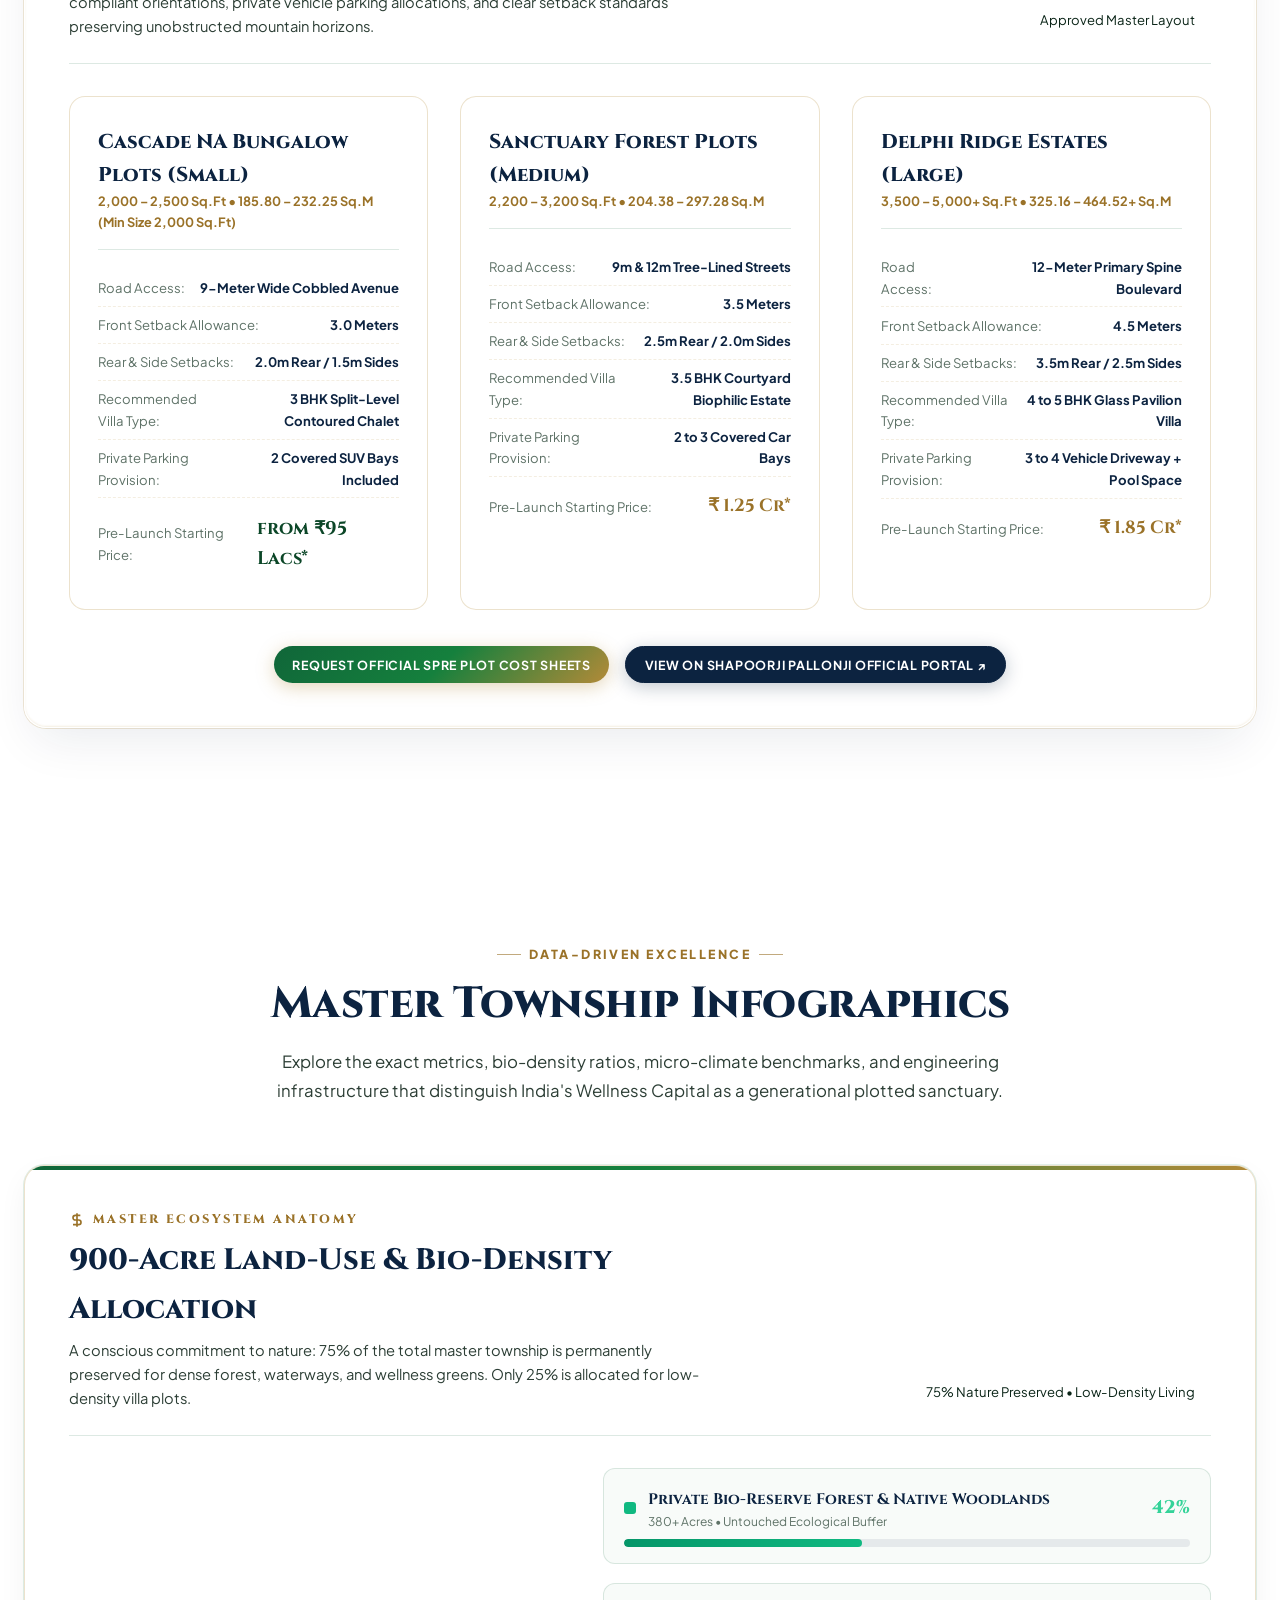
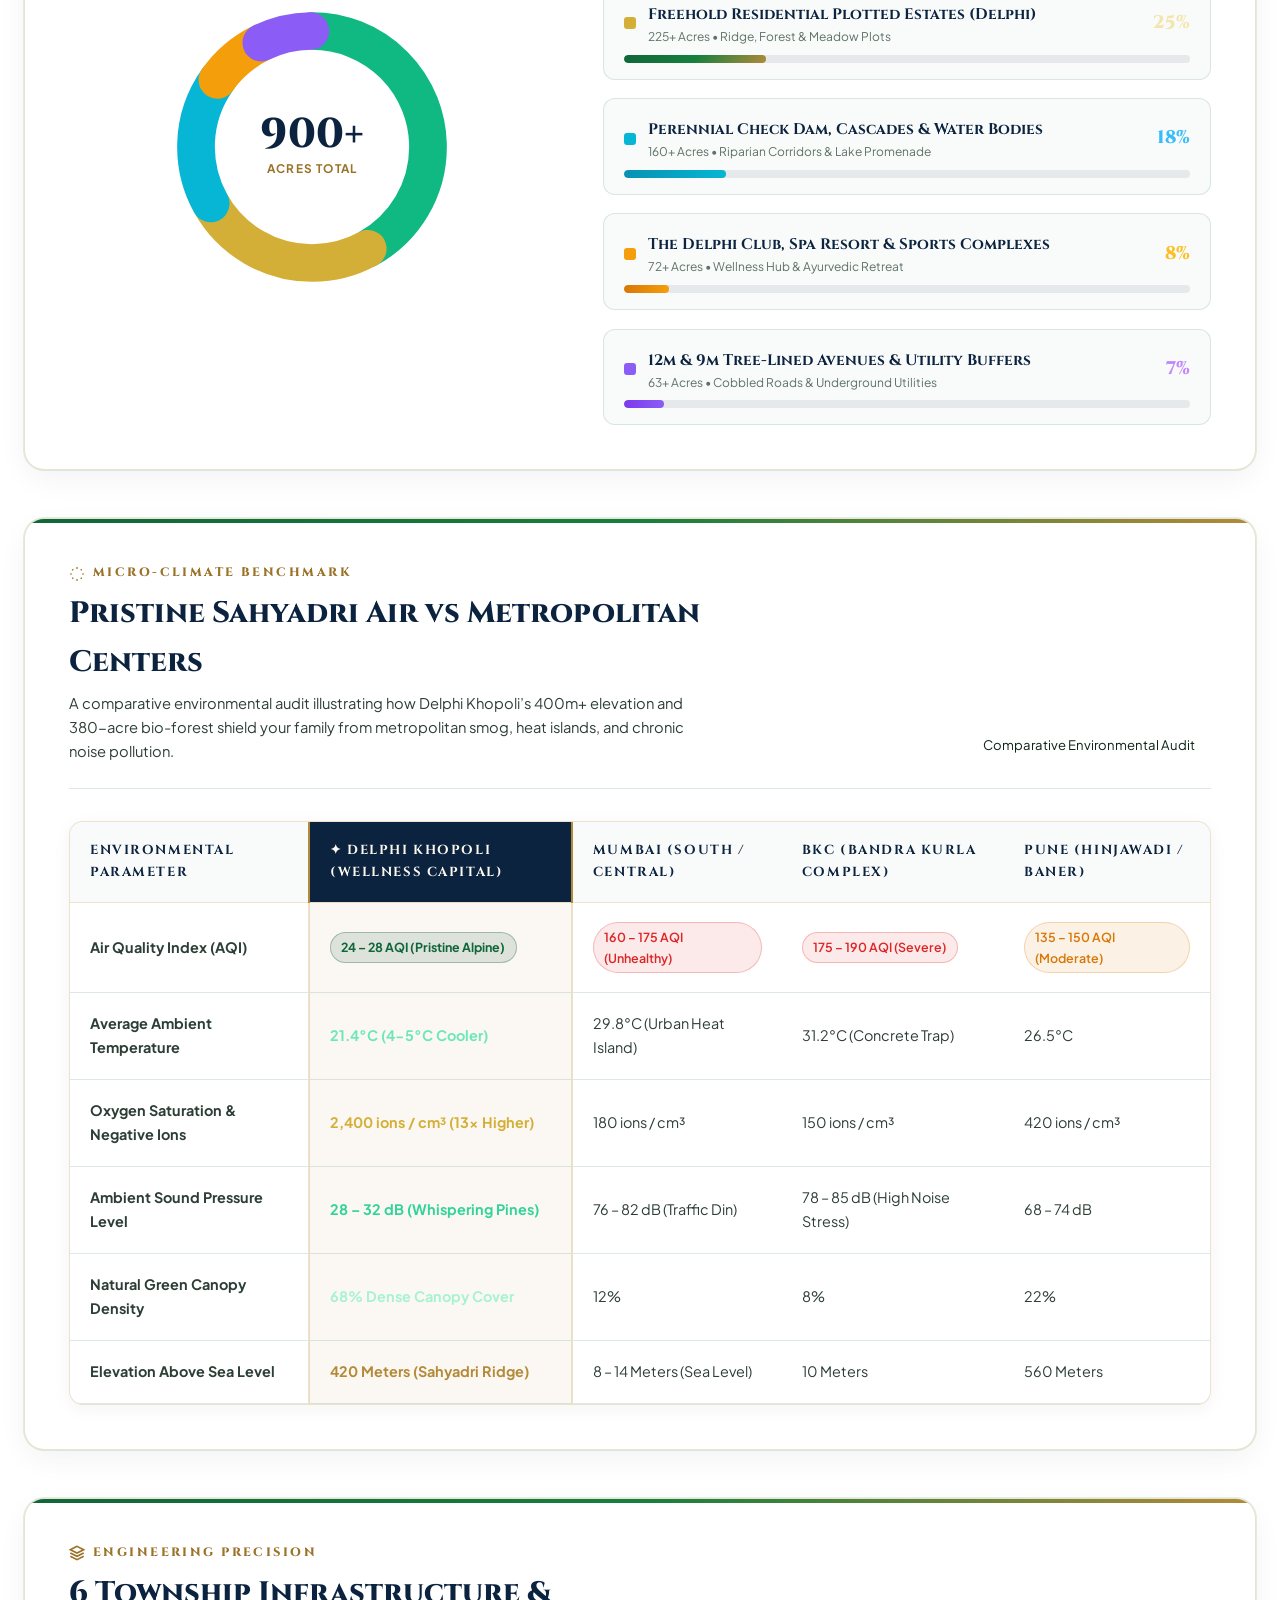
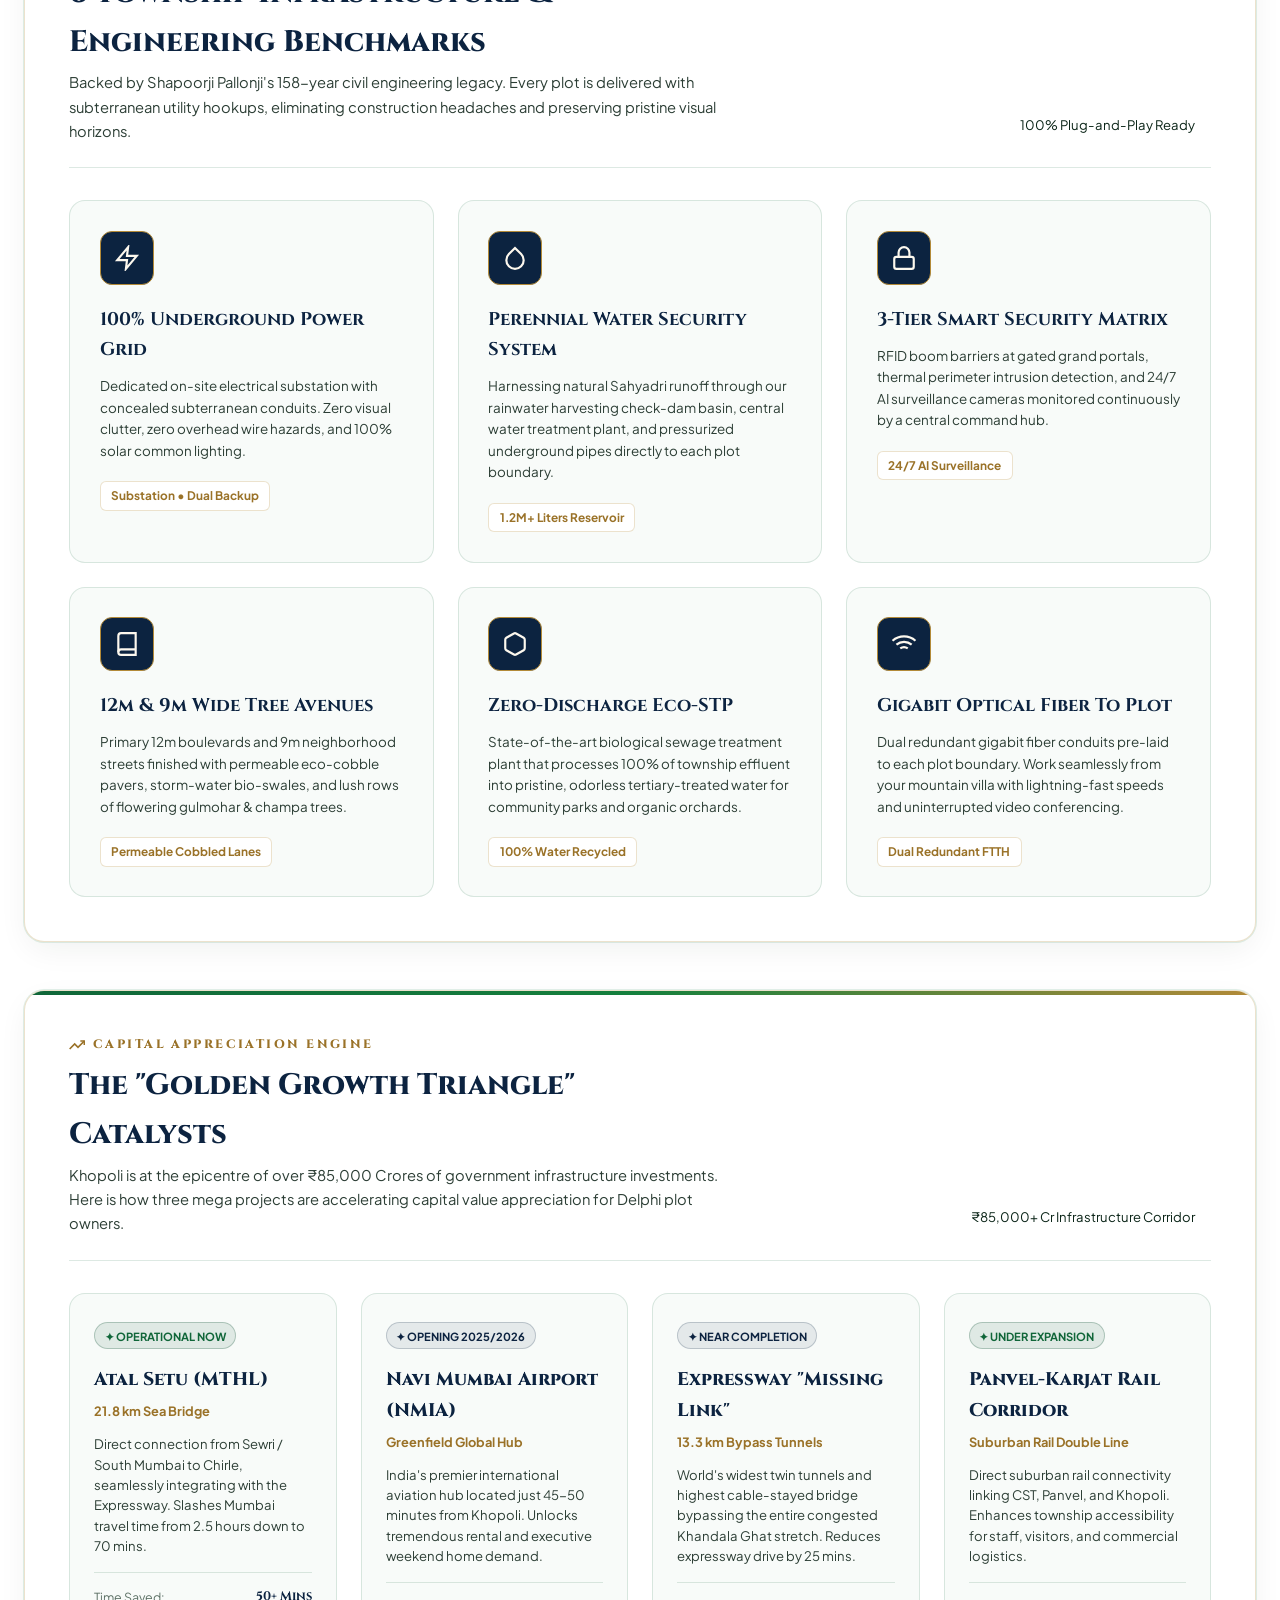
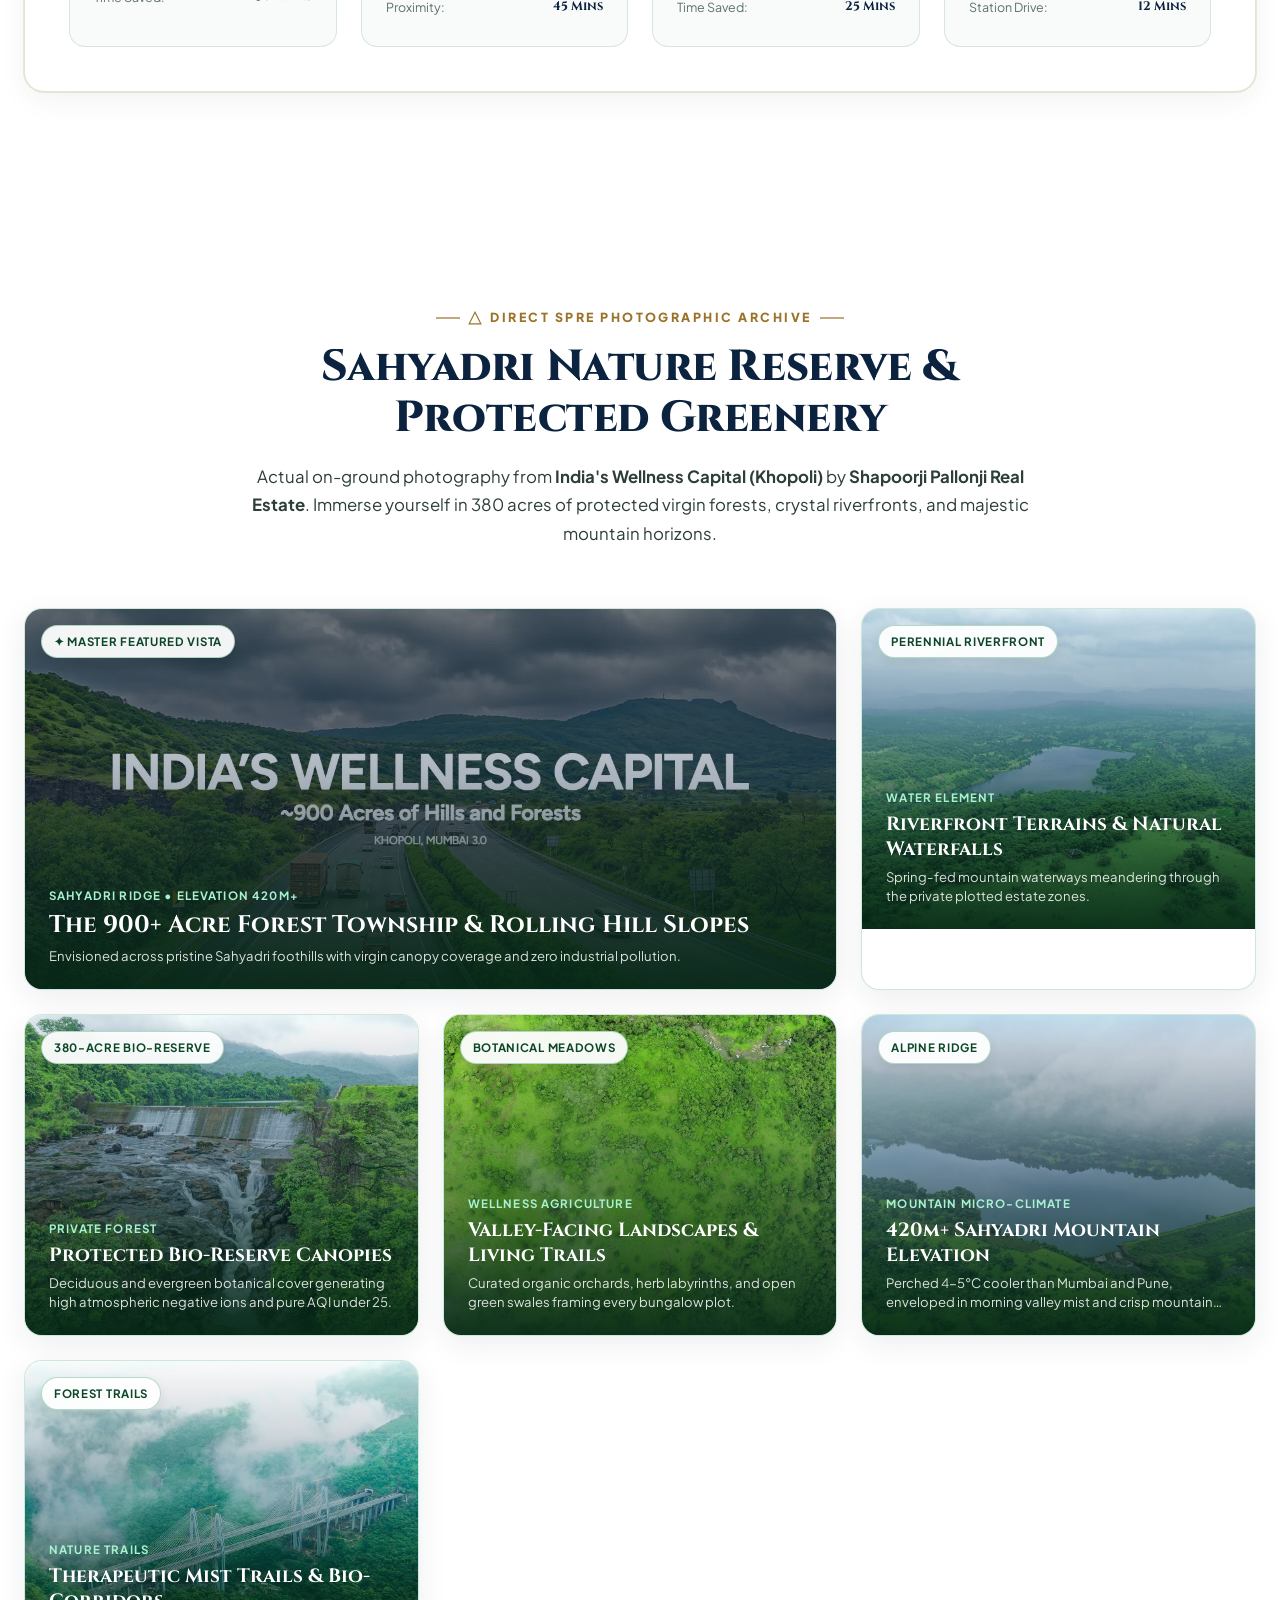
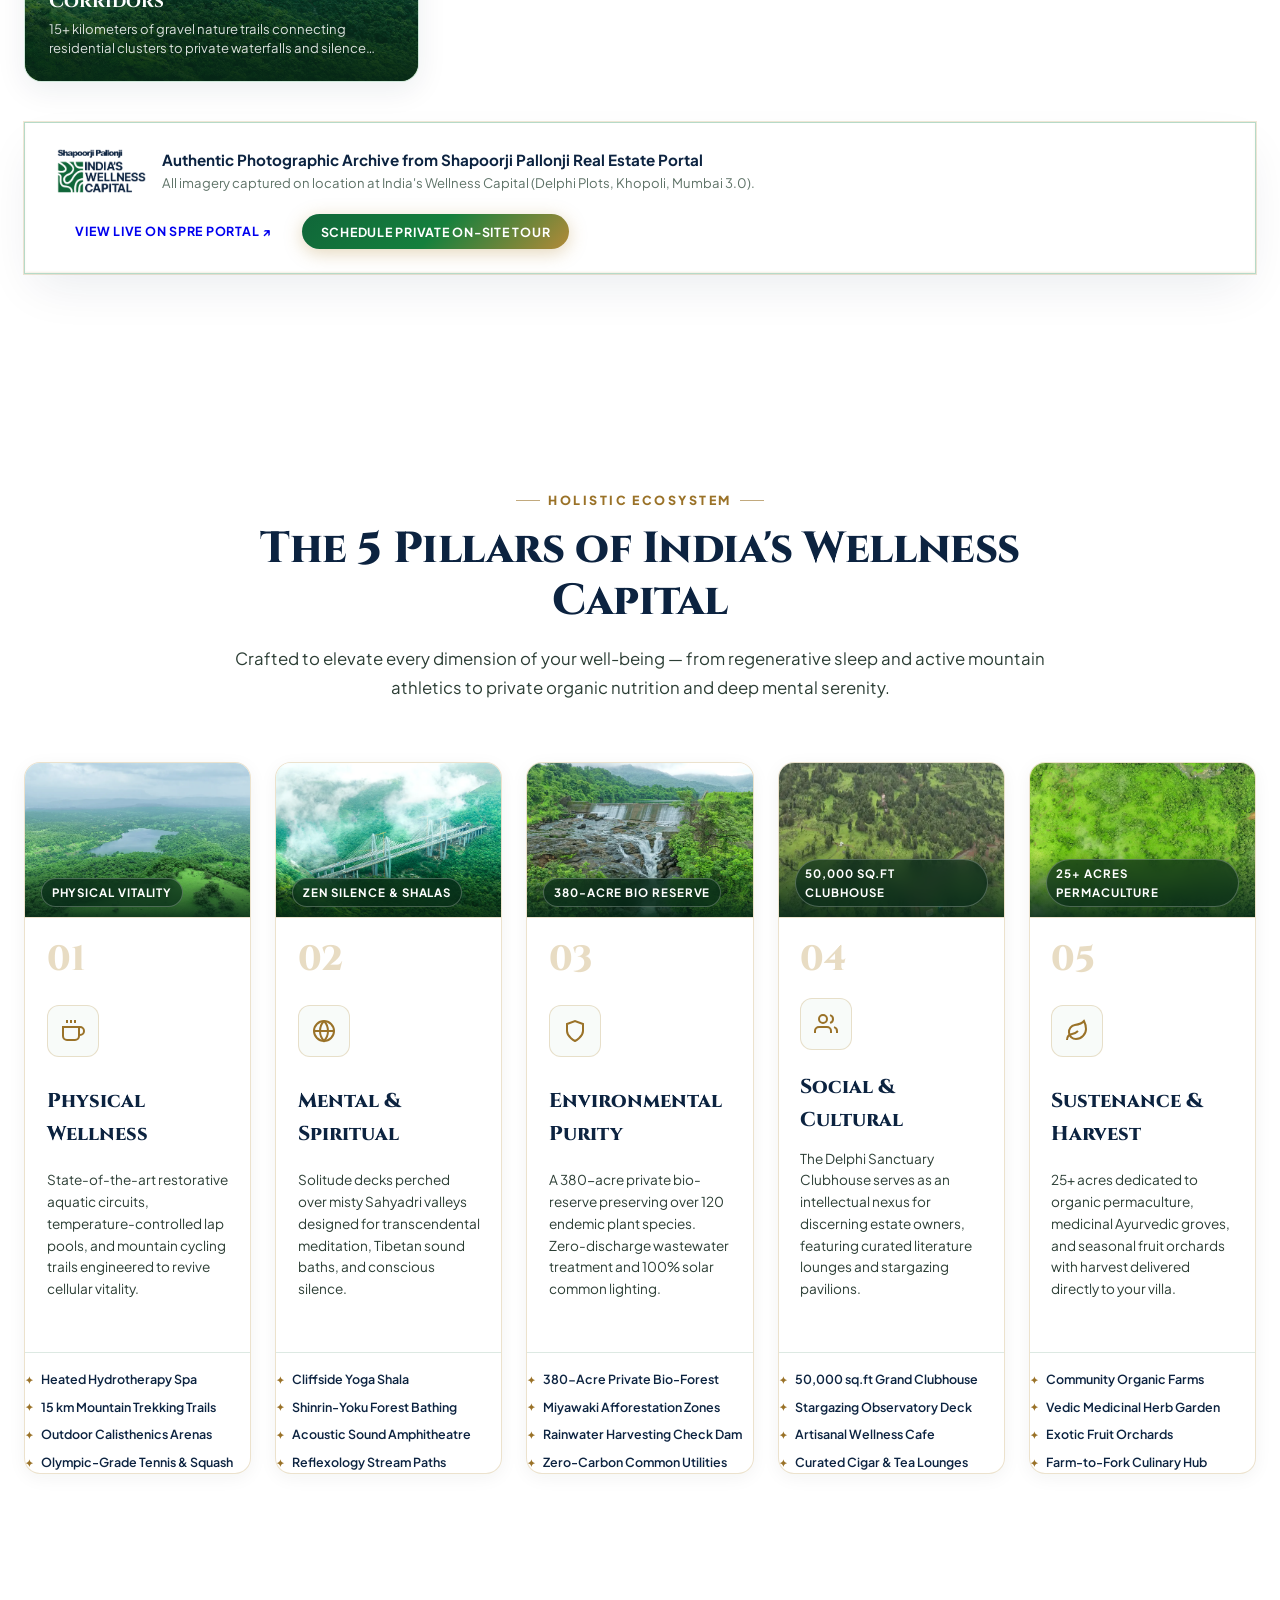
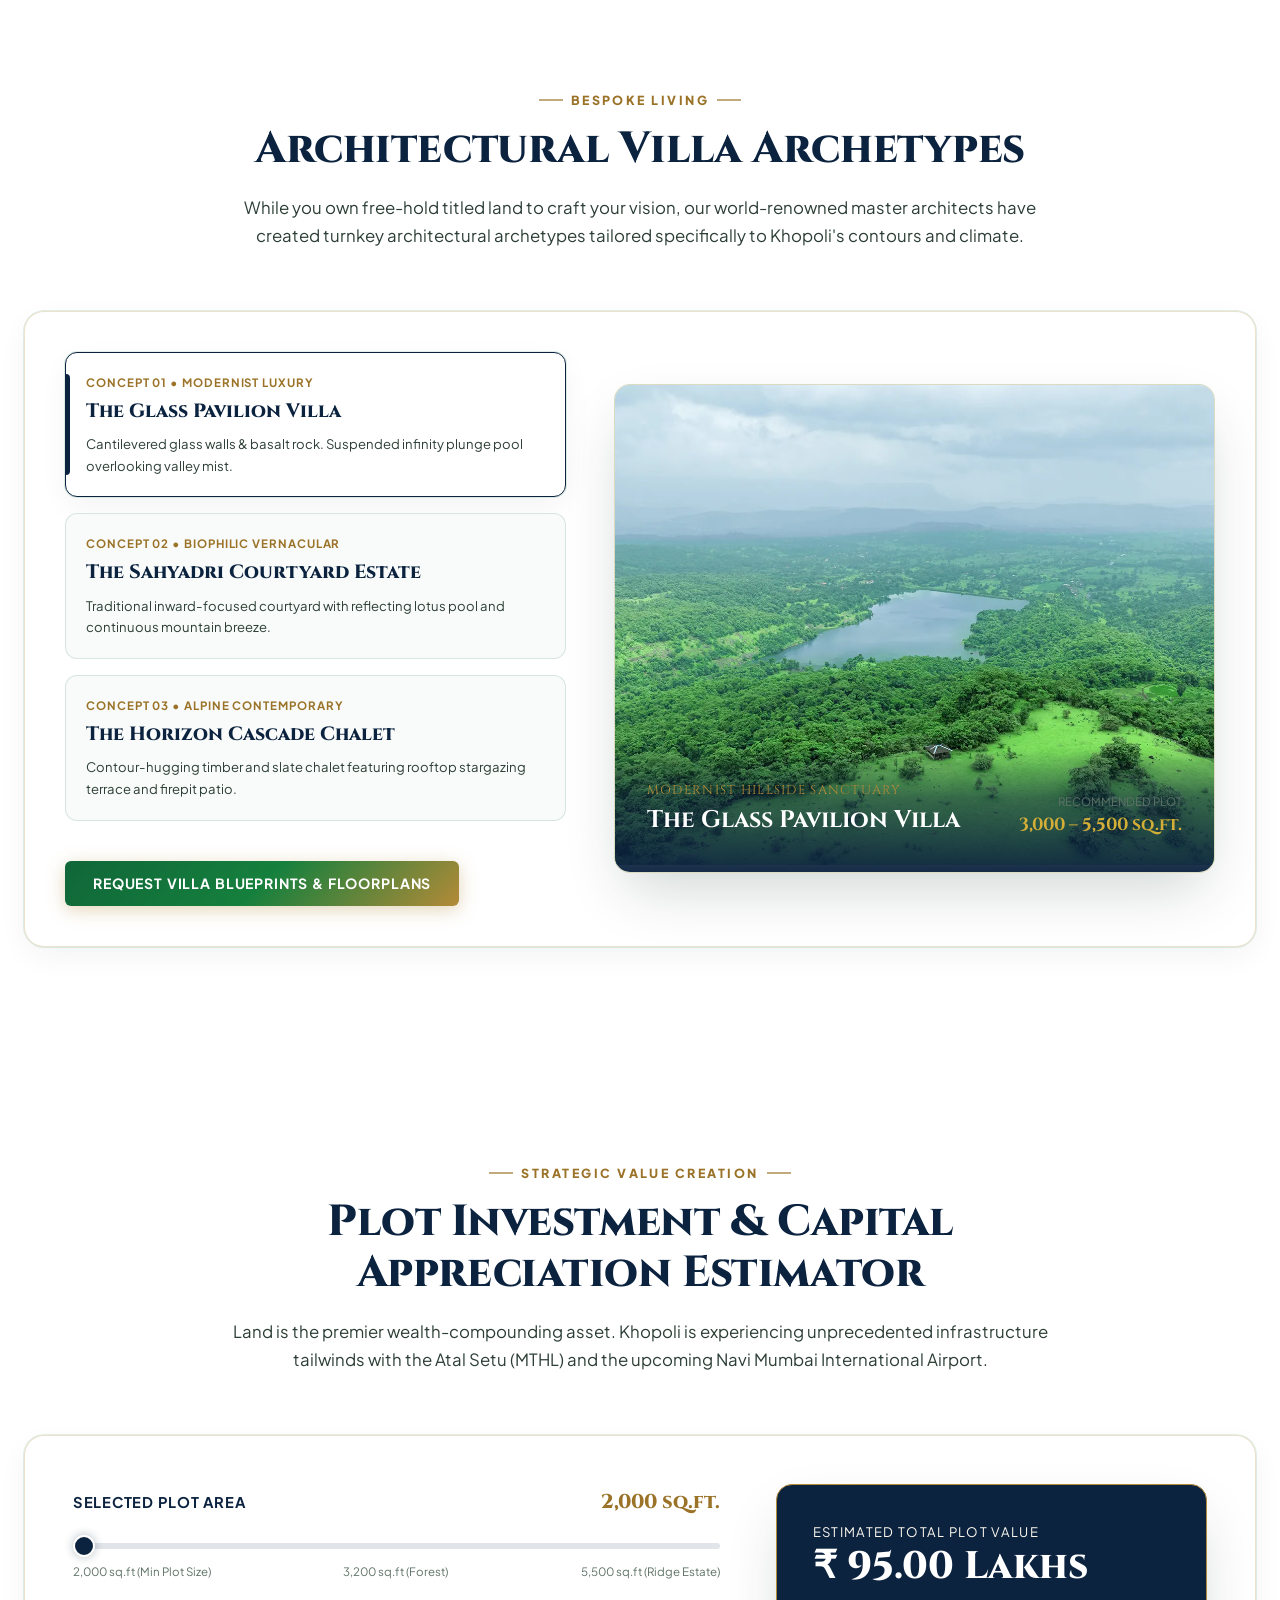
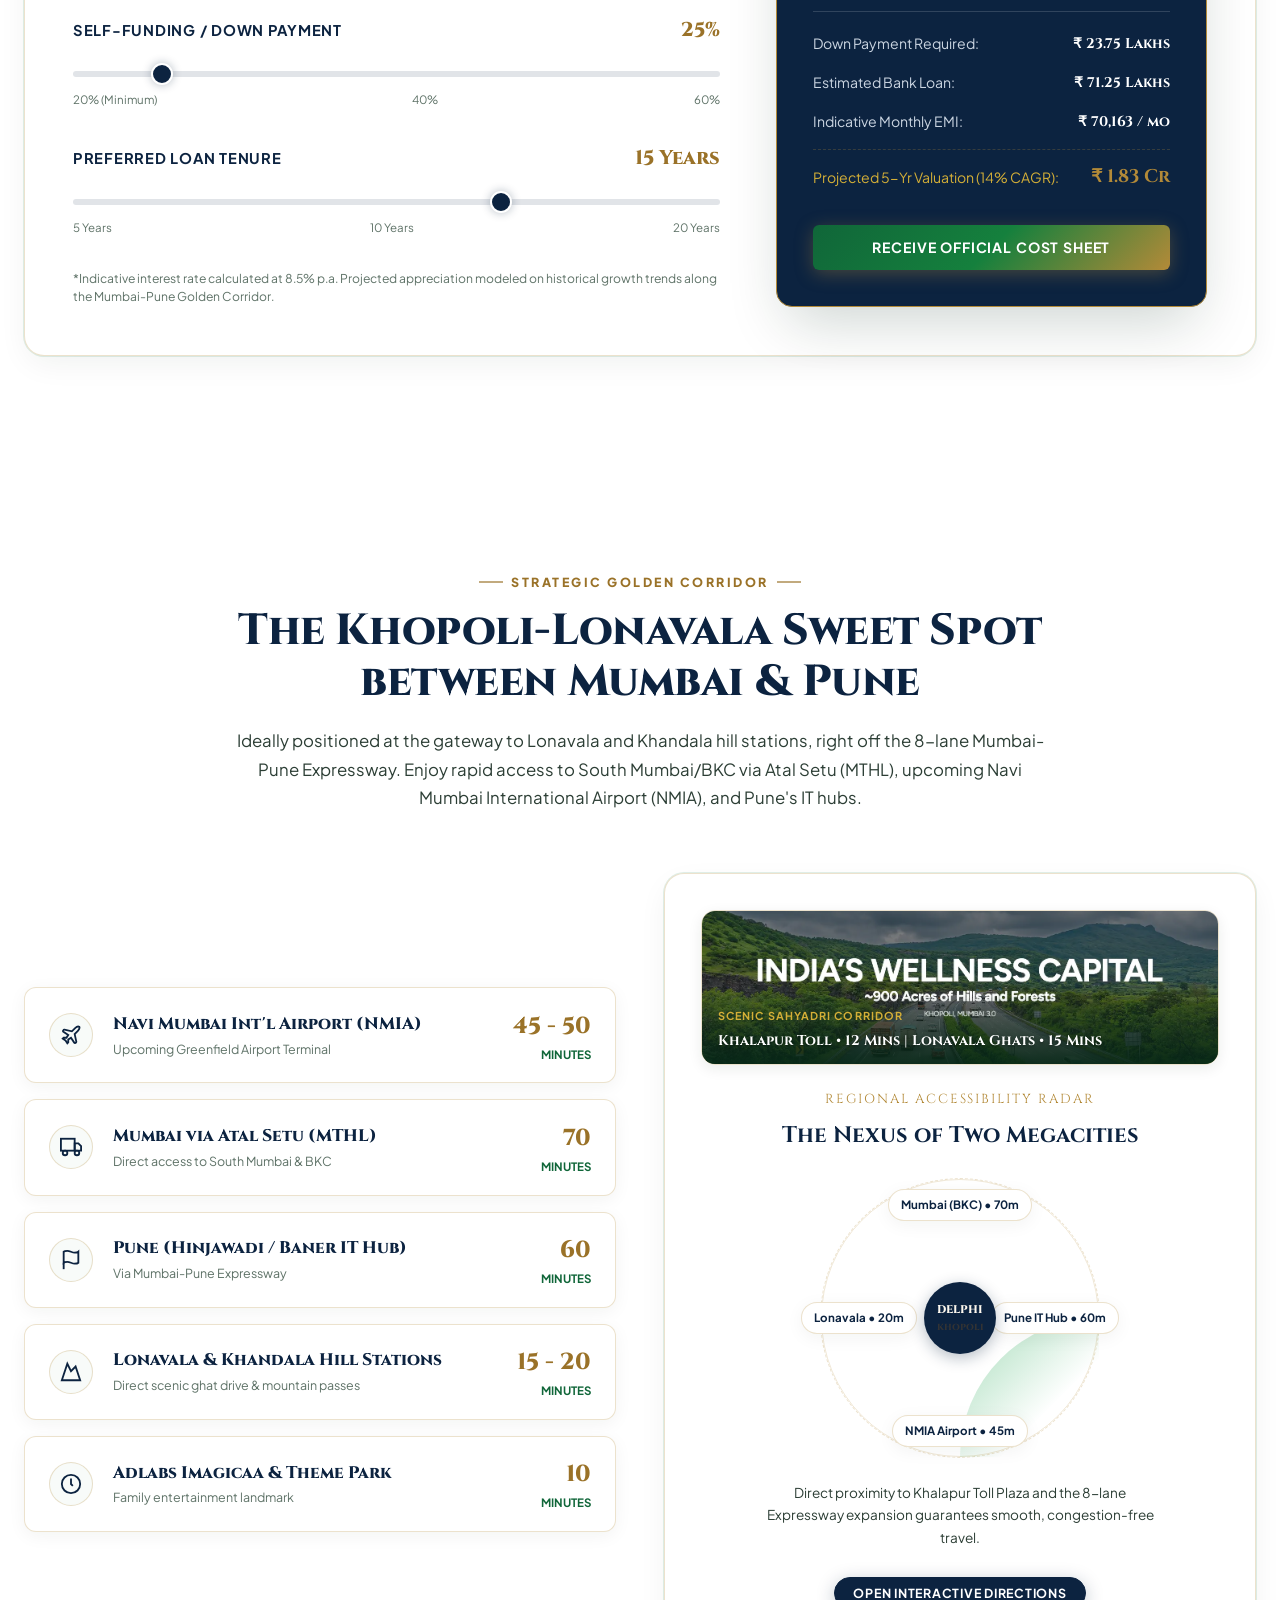
==== commit 3c7ae489: "fix(navbar): ensure strictly single-line menu across desktop and eliminate any legacy township refer" ====
--- a/index.html
+++ b/index.html
@@ -190,13 +190,13 @@
   </div>
 
   <!-- ========================================================================
-       REFINED FLOATING PILL NAVBAR
+       REFINED FLOATING PILL NAVBAR (STRICTLY SINGLE LINE)
        ======================================================================== -->
   <div class="navbar-pill-wrapper" id="navbar-pill-wrapper">
     <header class="navbar">
       <div class="nav-inner">
         <!-- Official Brand Logo (Attached to Home Page) -->
-        <a href="#" class="spre-brand-header" title="Home - India's Wellness Capital" id="nav-brand-logo">
+        <a href="#" class="nav-brand-header" title="Home - India's Wellness Capital" id="nav-brand-logo">
           <img src="assets/iwc-logo-duo.png" alt="Shapoorji Pallonji - India's Wellness Capital" class="iwc-official-logo-img">
         </a>
 
@@ -205,14 +205,14 @@
           <ul class="nav-links" id="nav-links">
             <li><a href="#" class="nav-link active" data-nav="home">Home</a></li>
             <li><a href="#masterplan" class="nav-link" data-nav="masterplan">Masterplan</a></li>
-            <li><a href="#amenities" class="nav-link" data-nav="amenities">Amenities & Specs</a></li>
+            <li><a href="#amenities" class="nav-link" data-nav="amenities">Amenities</a></li>
             <li><a href="#infographics" class="nav-link" data-nav="infographics">Infographics</a></li>
-            <li><a href="#gallery" class="nav-link" data-nav="gallery">Nature Gallery</a></li>
+            <li><a href="#gallery" class="nav-link" data-nav="gallery">Gallery</a></li>
             <li><a href="#pillars" class="nav-link" data-nav="pillars">5 Pillars</a></li>
             <li><a href="#villas" class="nav-link" data-nav="villas">Villas</a></li>
             <li><a href="#connectivity" class="nav-link" data-nav="connectivity">Connectivity</a></li>
-            <li><a href="#regional-faq" class="nav-link" data-nav="regional-faq">Buyer FAQ</a></li>
-            <li><a href="#legacy" class="nav-link" data-nav="legacy">SP Legacy</a></li>
+            <li><a href="#regional-faq" class="nav-link" data-nav="regional-faq">FAQs</a></li>
+            <li><a href="#legacy" class="nav-link" data-nav="legacy">Legacy</a></li>
           </ul>
         </nav>
 
--- a/styles.css
+++ b/styles.css
@@ -244,9 +244,11 @@
   display: flex;
   align-items: center;
   justify-content: space-between;
-  gap: 1.5rem;
-}
-
+  gap: 0.85rem;
+  flex-wrap: nowrap;
+}
+
+.nav-brand-header,
 .spre-brand-header {
   display: flex;
   align-items: center;
@@ -255,42 +257,42 @@
   transition: transform 0.25s ease;
 }
 
+.nav-brand-header:hover,
 .spre-brand-header:hover {
   transform: scale(1.02);
 }
 
 .iwc-official-logo-img {
-  height: 48px;
+  height: 42px;
   width: auto;
   object-fit: contain;
   transition: transform 0.3s ease;
   filter: drop-shadow(0 2px 6px rgba(12, 35, 64, 0.08));
 }
 
-/* Nav Menu Wrapper & Single Line Links */
+/* Nav Menu Wrapper & Strictly Single Line Links */
 .nav-menu-wrapper {
-  overflow-x: auto;
-  scrollbar-width: none;
-  -ms-overflow-style: none;
   display: flex;
   justify-content: center;
-}
-
-.nav-menu-wrapper::-webkit-scrollbar {
-  display: none;
+  align-items: center;
+  flex: 1 1 auto;
+  min-width: 0;
+  overflow: visible;
 }
 
 .nav-links {
   display: flex;
   align-items: center;
+  justify-content: center;
   gap: 0.15rem;
   list-style: none;
   background: rgba(16, 102, 57, 0.04);
-  padding: 0.25rem 0.35rem;
+  padding: 0.22rem 0.35rem;
   border-radius: 9999px;
-  border: 1px solid rgba(16, 102, 57, 0.1);
+  border: 1px solid rgba(16, 102, 57, 0.12);
   white-space: nowrap;
   flex-wrap: nowrap;
+  margin: 0;
 }
 
 .nav-links li {
@@ -300,15 +302,16 @@
 .nav-link {
   color: var(--spre-navy);
   text-decoration: none;
-  font-size: 0.78rem;
-  font-weight: 700;
-  letter-spacing: 0.02em;
-  padding: 0.4rem 0.85rem;
+  font-size: 0.76rem;
+  font-weight: 700;
+  letter-spacing: 0.015em;
+  padding: 0.35rem 0.65rem;
   border-radius: 9999px;
-  transition: all 0.25s cubic-bezier(0.16, 1, 0.3, 1);
+  transition: all 0.22s cubic-bezier(0.16, 1, 0.3, 1);
   white-space: nowrap;
   display: inline-block;
   position: relative;
+  flex-shrink: 0;
 }
 
 .nav-link::after {
@@ -330,15 +333,17 @@
 .nav-actions {
   display: flex;
   align-items: center;
-  gap: 0.75rem;
+  gap: 0.5rem;
   flex-shrink: 0;
 }
 
 .btn-pill {
   border-radius: 9999px !important;
-  padding: 0.55rem 1.4rem !important;
-  font-size: 0.8rem !important;
-  letter-spacing: 0.06em;
+  padding: 0.45rem 1.15rem !important;
+  font-size: 0.78rem !important;
+  letter-spacing: 0.04em;
+  white-space: nowrap;
+  flex-shrink: 0;
 }
 
 /* Audio Toggle Control */
@@ -2658,6 +2663,45 @@
   }
   .footer-grid {
     grid-template-columns: repeat(2, 1fr);
+  }
+}
+
+@media (max-width: 1024px) {
+  .nav-links {
+    display: none;
+  }
+  .mobile-nav-toggle {
+    display: flex;
+    align-items: center;
+    justify-content: center;
+  }
+  .nav-links.mobile-open {
+    display: flex !important;
+    flex-direction: column !important;
+    position: absolute !important;
+    top: calc(100% + 0.6rem) !important;
+    left: 1rem !important;
+    right: 1rem !important;
+    width: auto !important;
+    background: rgba(255, 255, 255, 0.98) !important;
+    backdrop-filter: blur(24px) !important;
+    -webkit-backdrop-filter: blur(24px) !important;
+    padding: 1rem 1.25rem !important;
+    border: 1px solid rgba(16, 133, 73, 0.2) !important;
+    border-radius: 20px !important;
+    box-shadow: 0 18px 45px rgba(6, 40, 23, 0.18) !important;
+    gap: 0.35rem !important;
+    z-index: 1001 !important;
+  }
+  .nav-links.mobile-open li {
+    width: 100%;
+  }
+  .nav-links.mobile-open .nav-link {
+    display: block !important;
+    width: 100% !important;
+    text-align: center !important;
+    padding: 0.6rem 1rem !important;
+    font-size: 0.9rem !important;
   }
 }
 
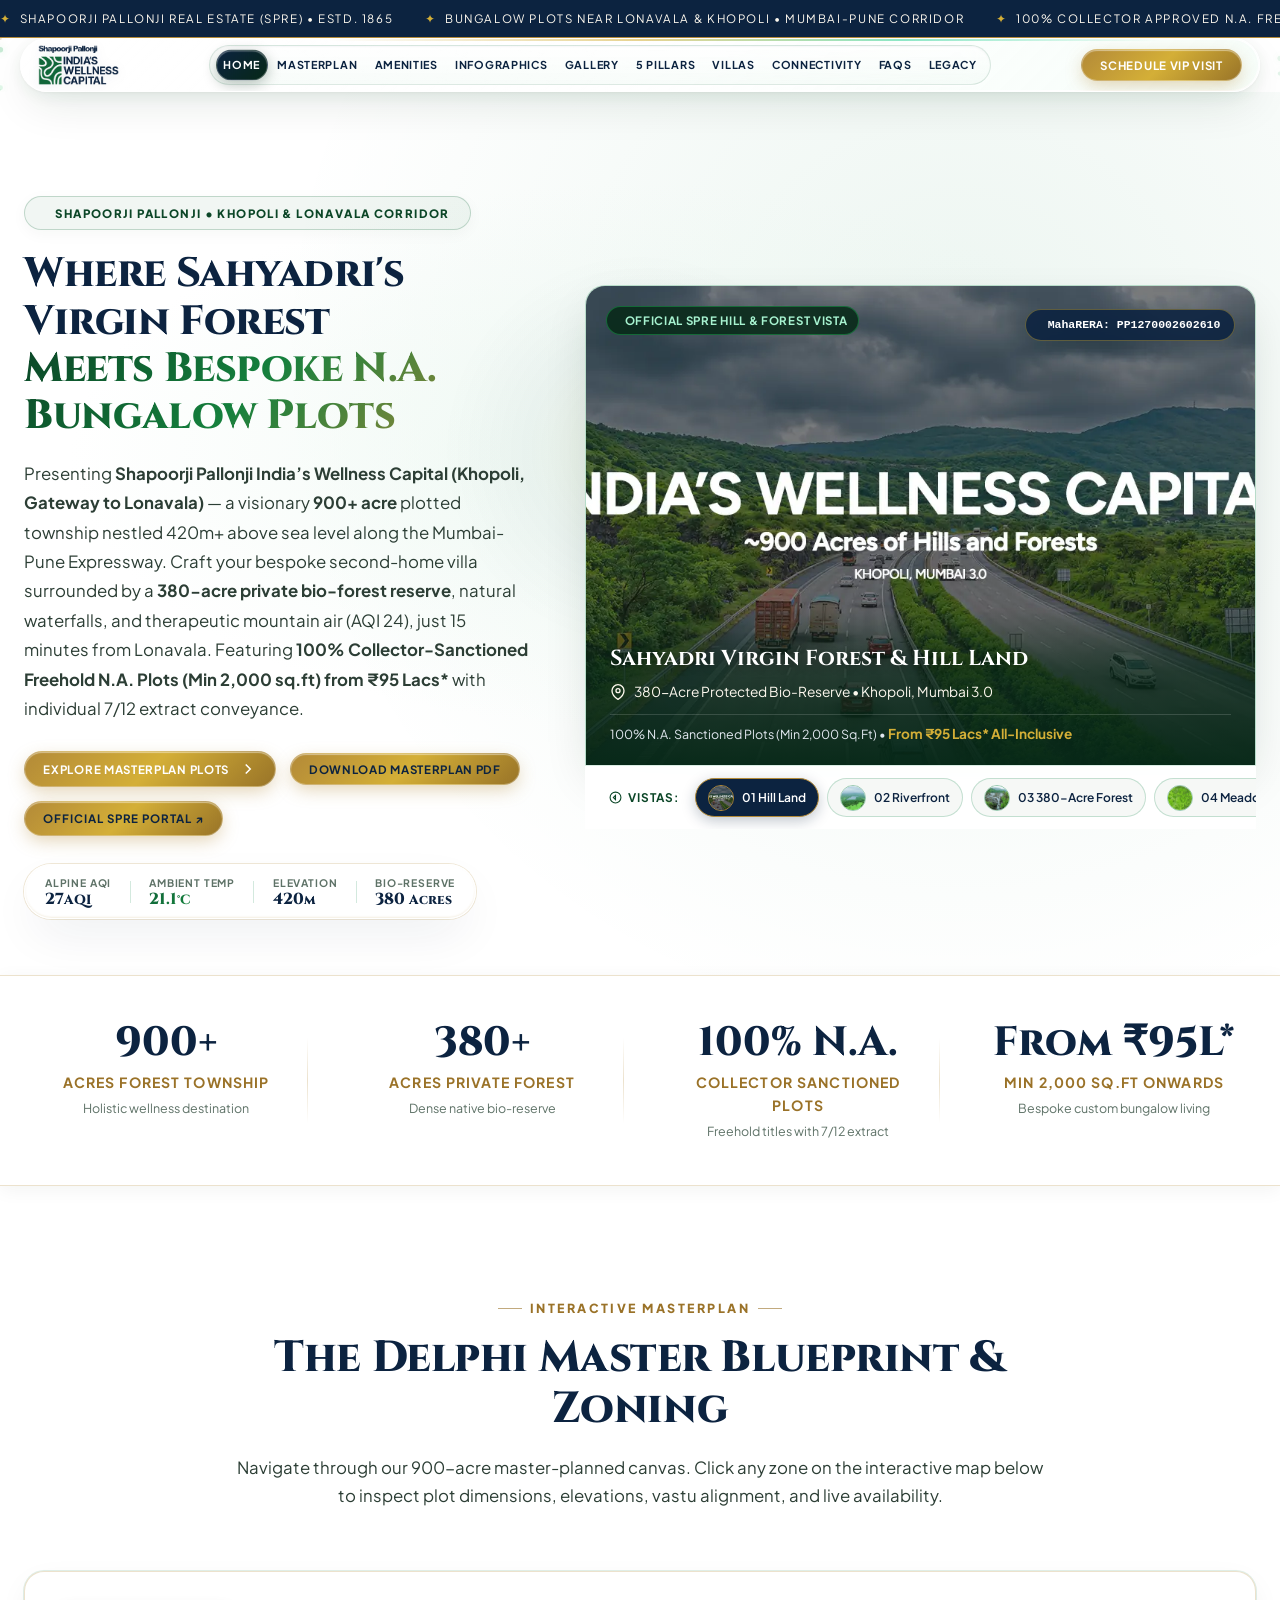
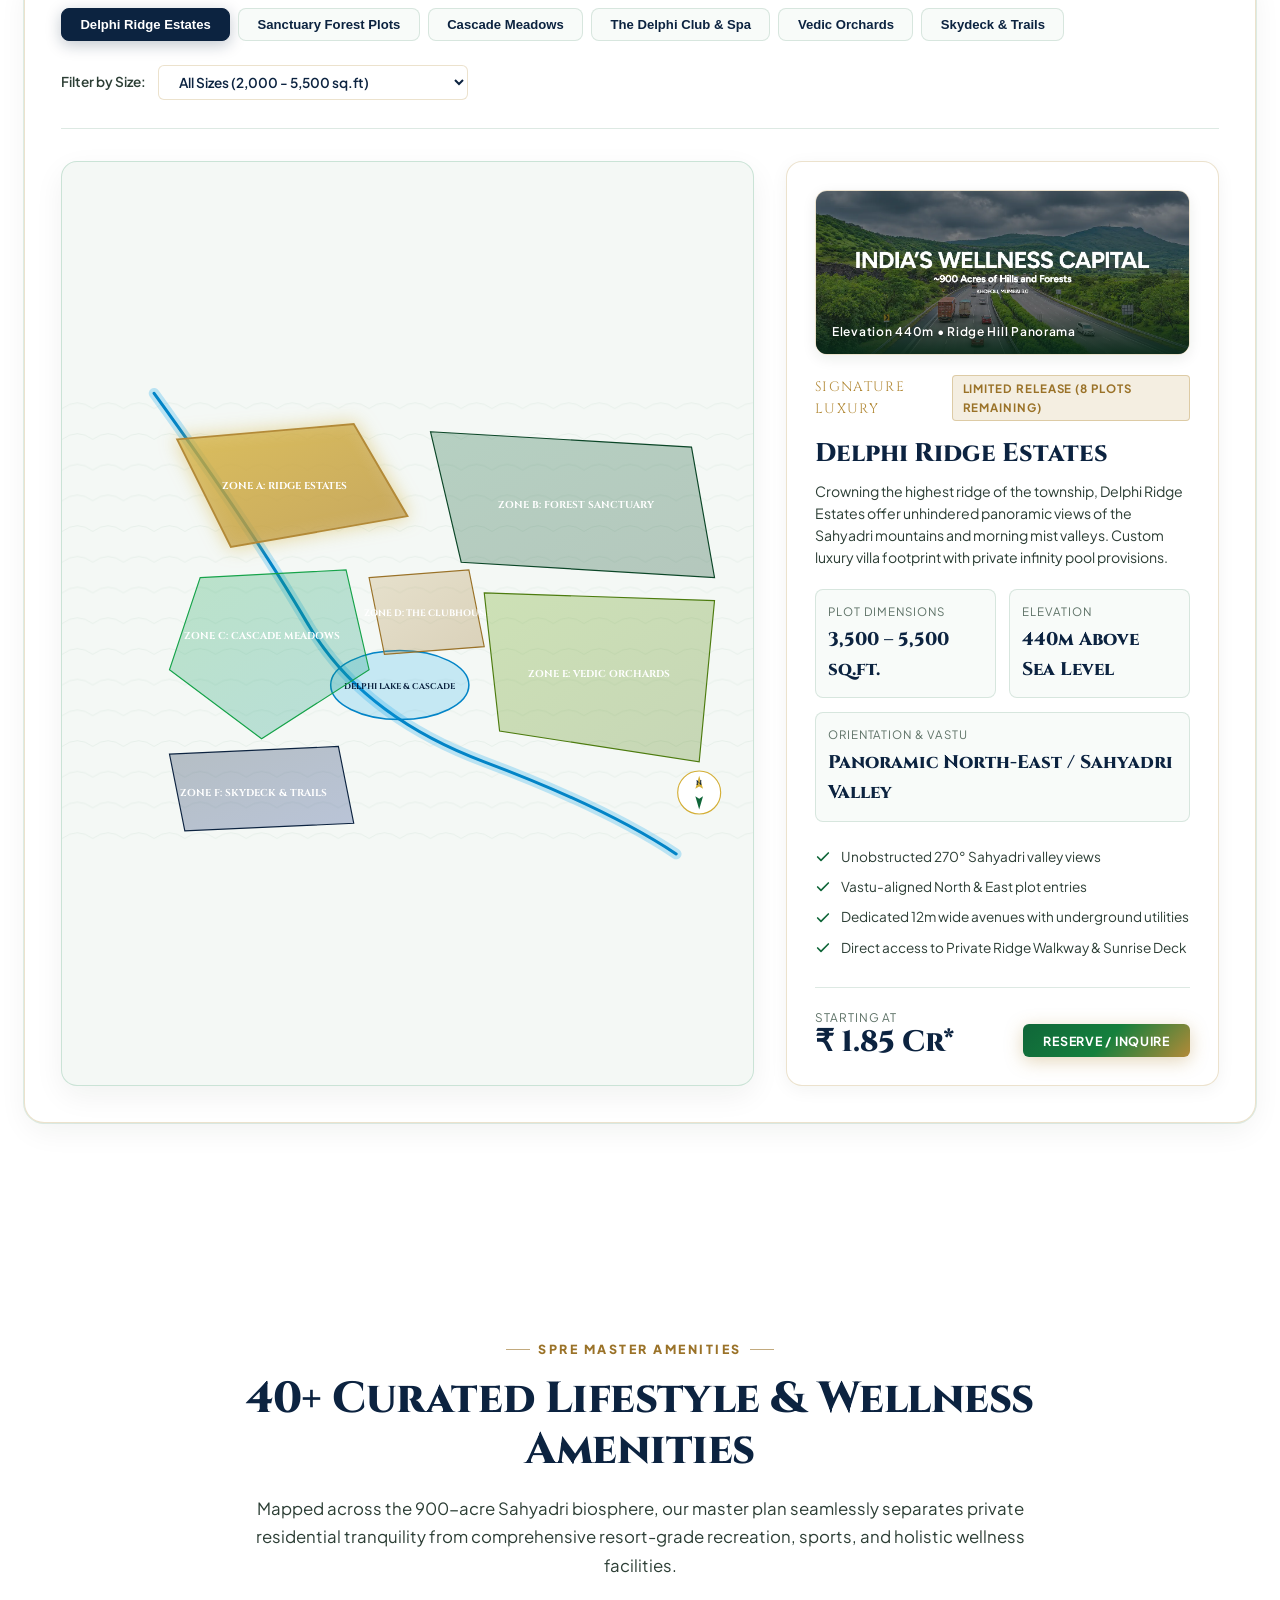
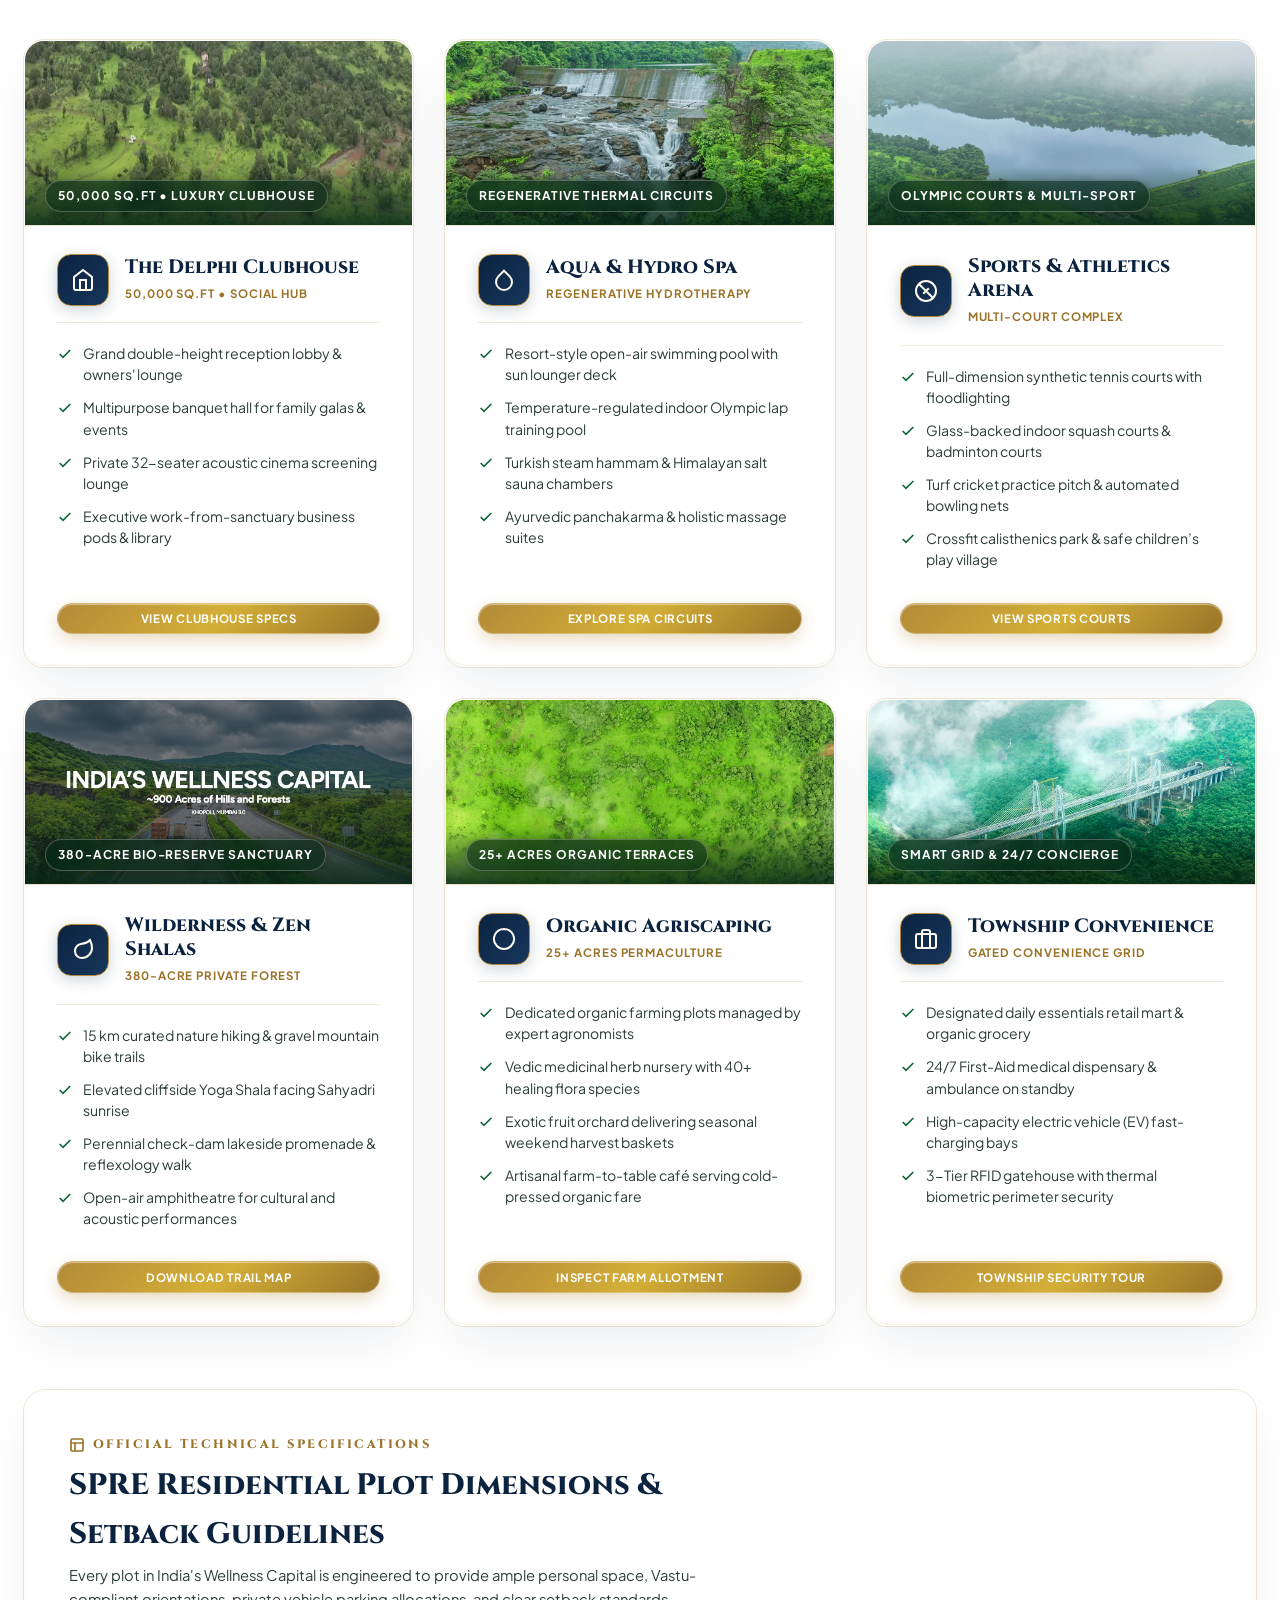
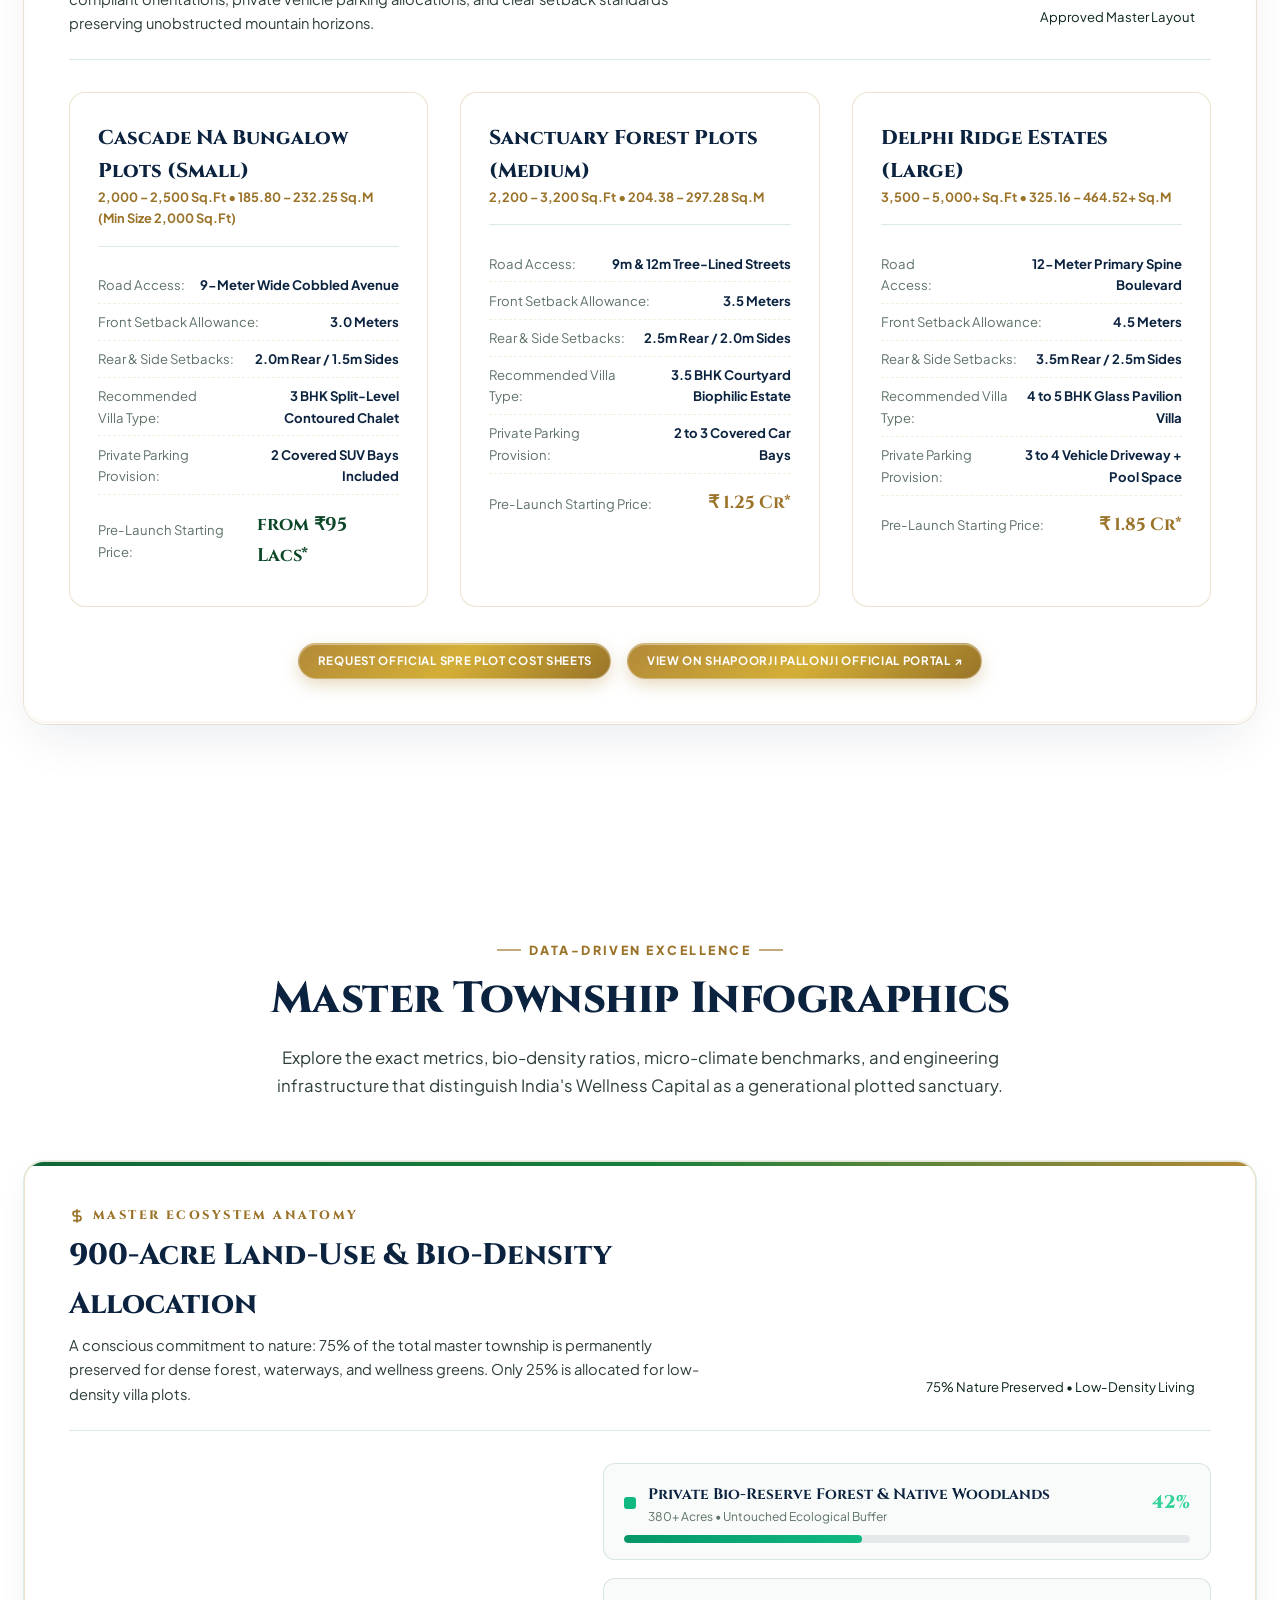
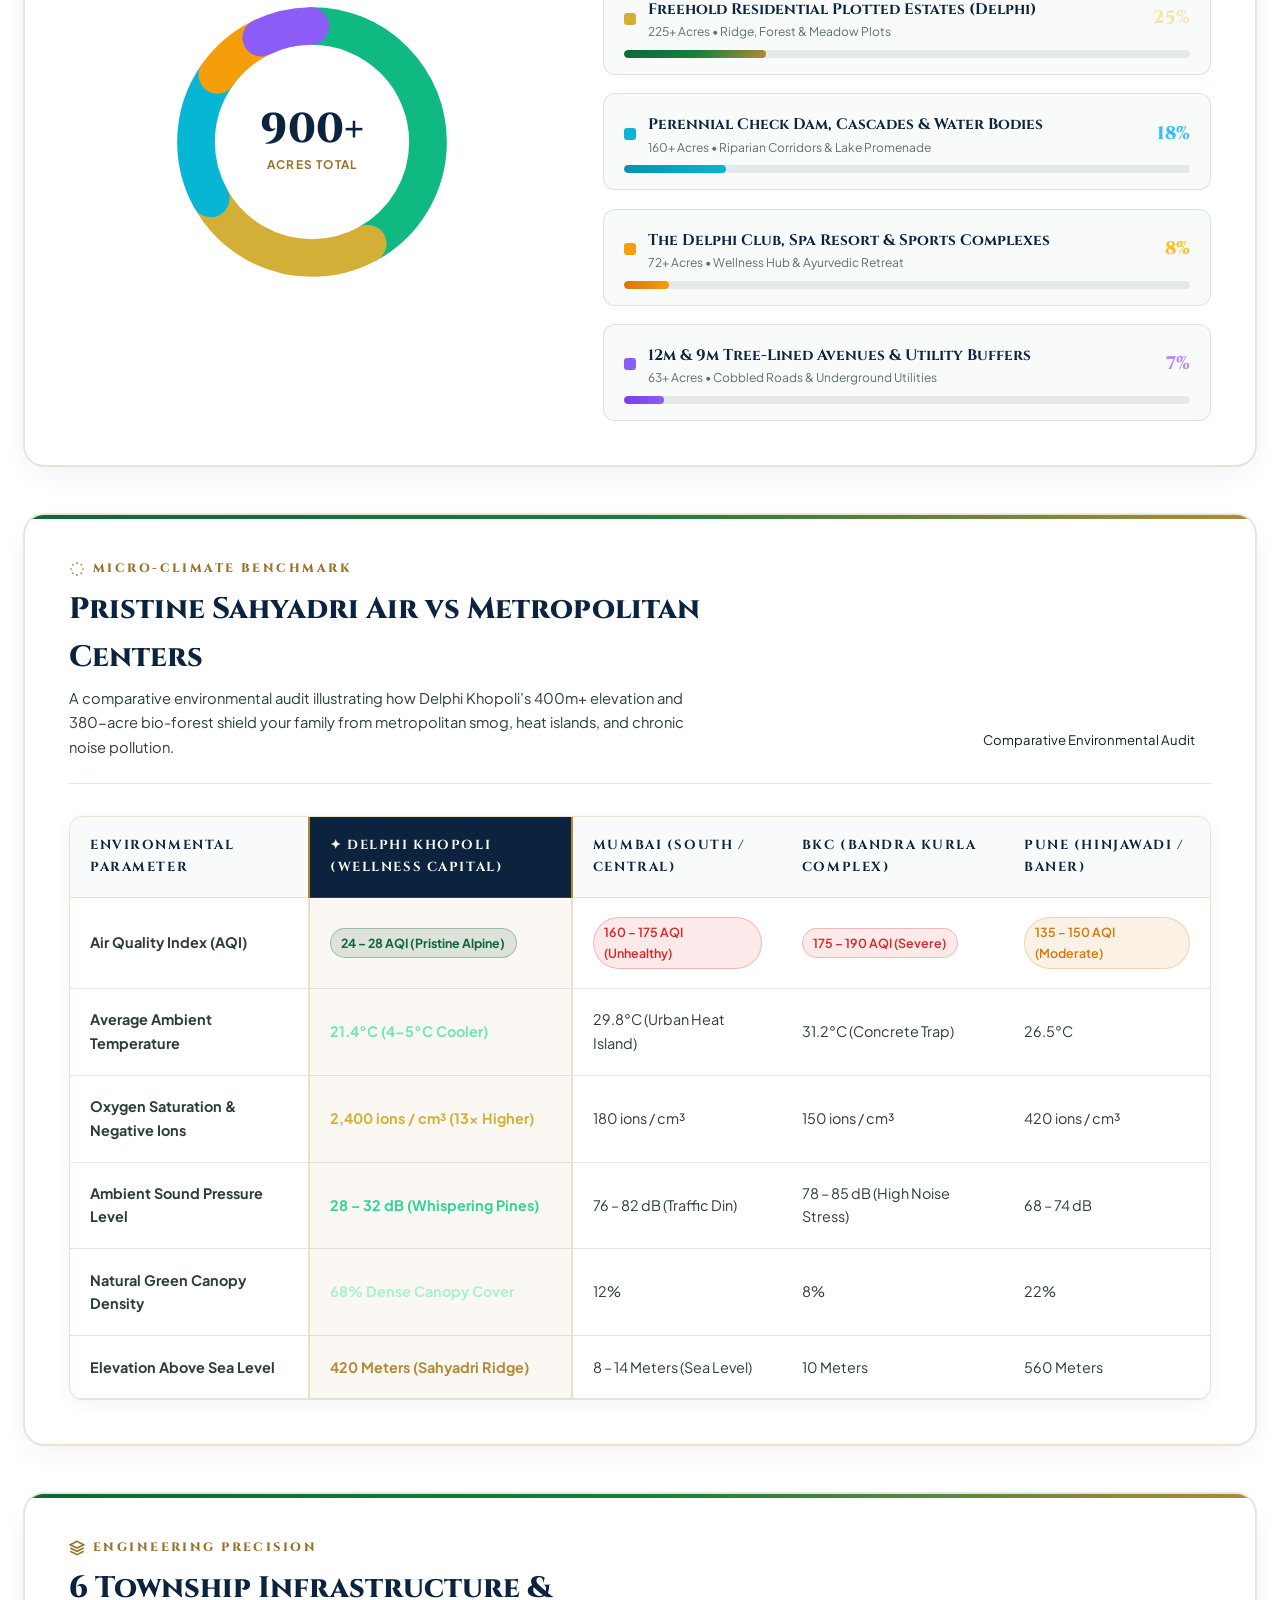
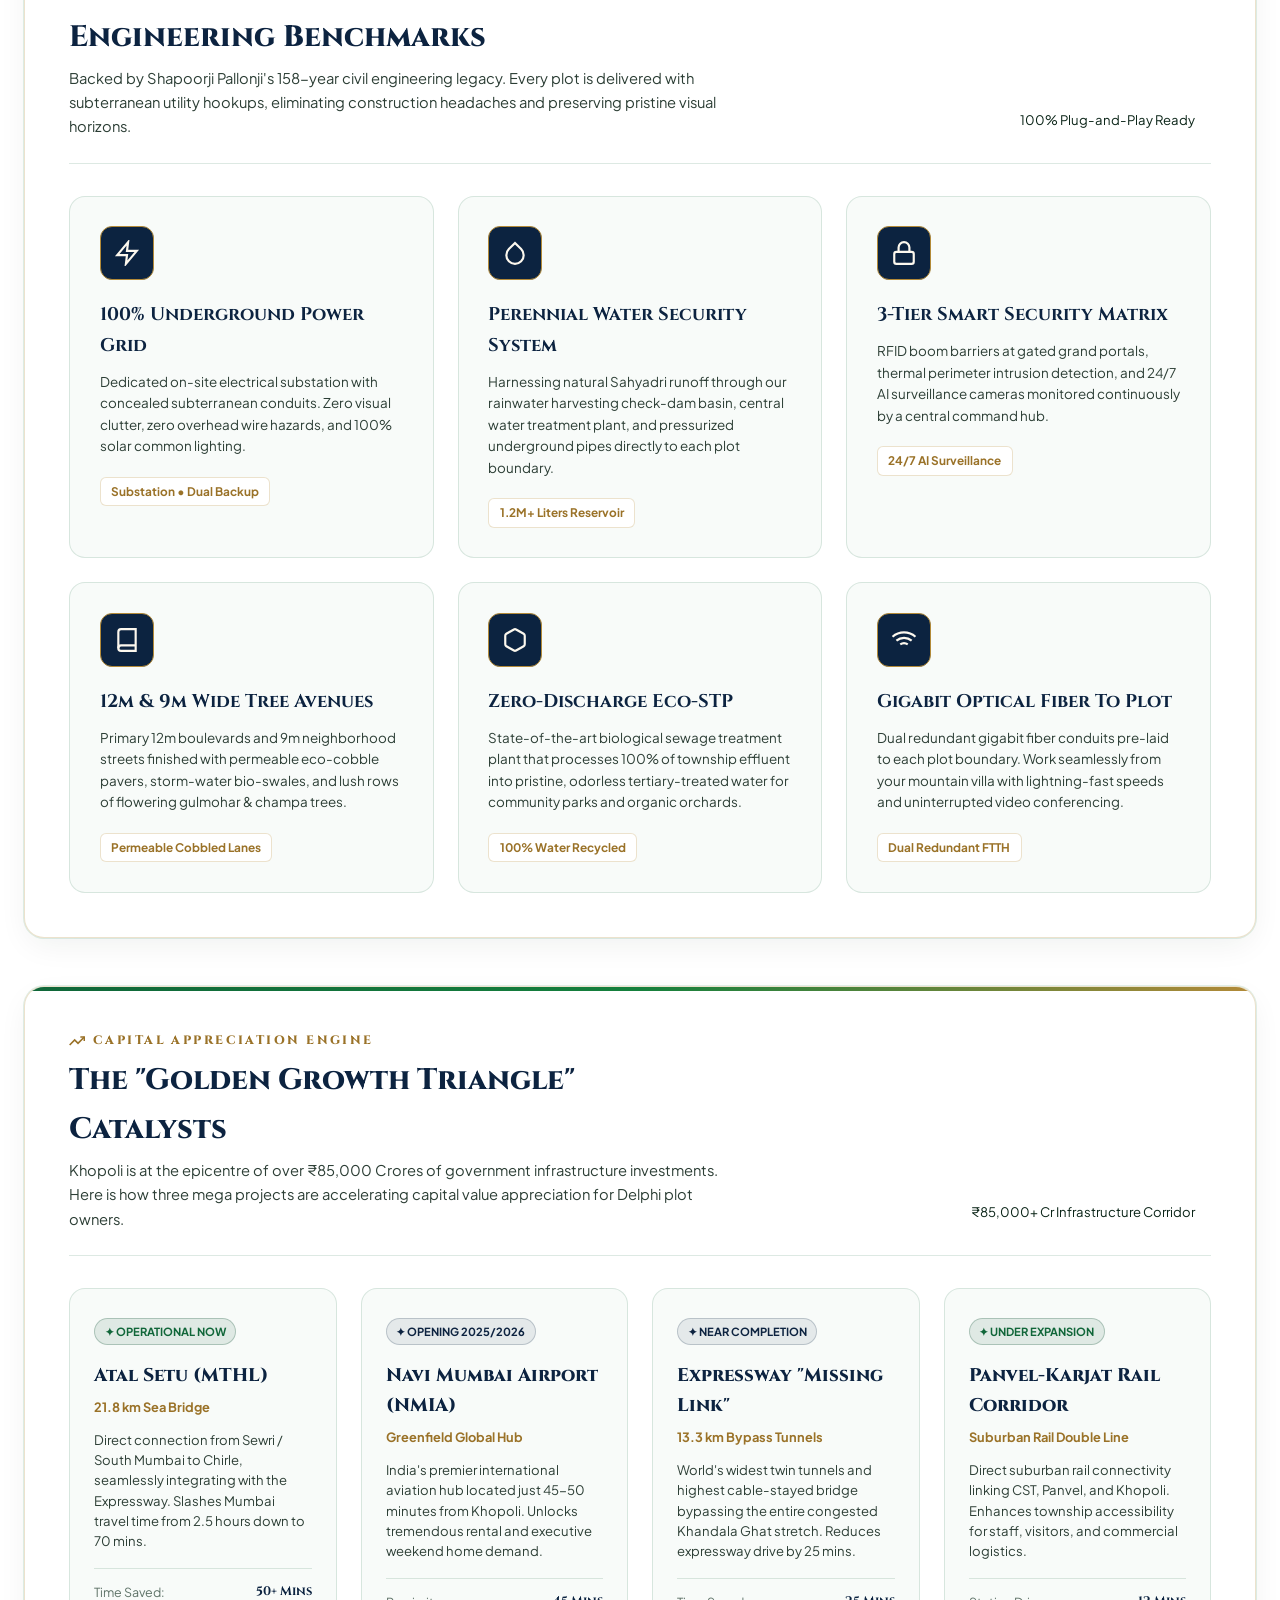
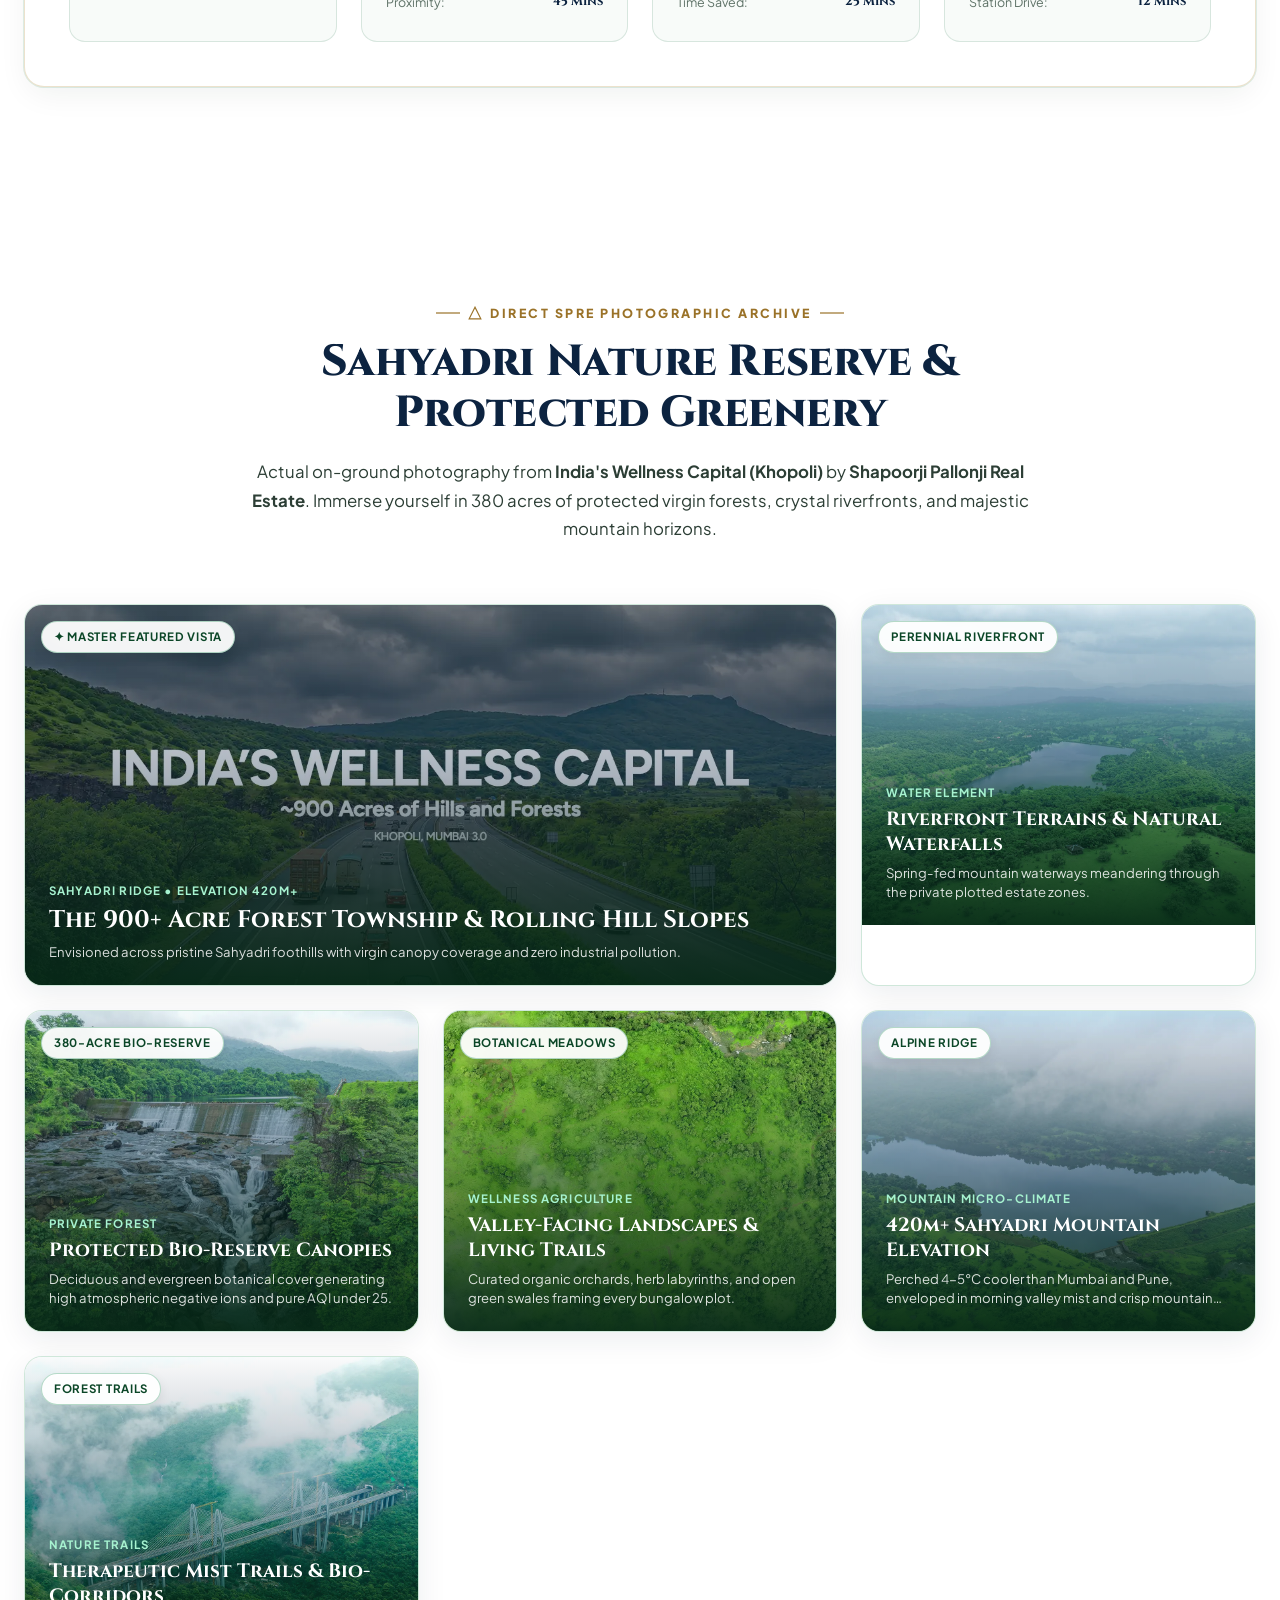
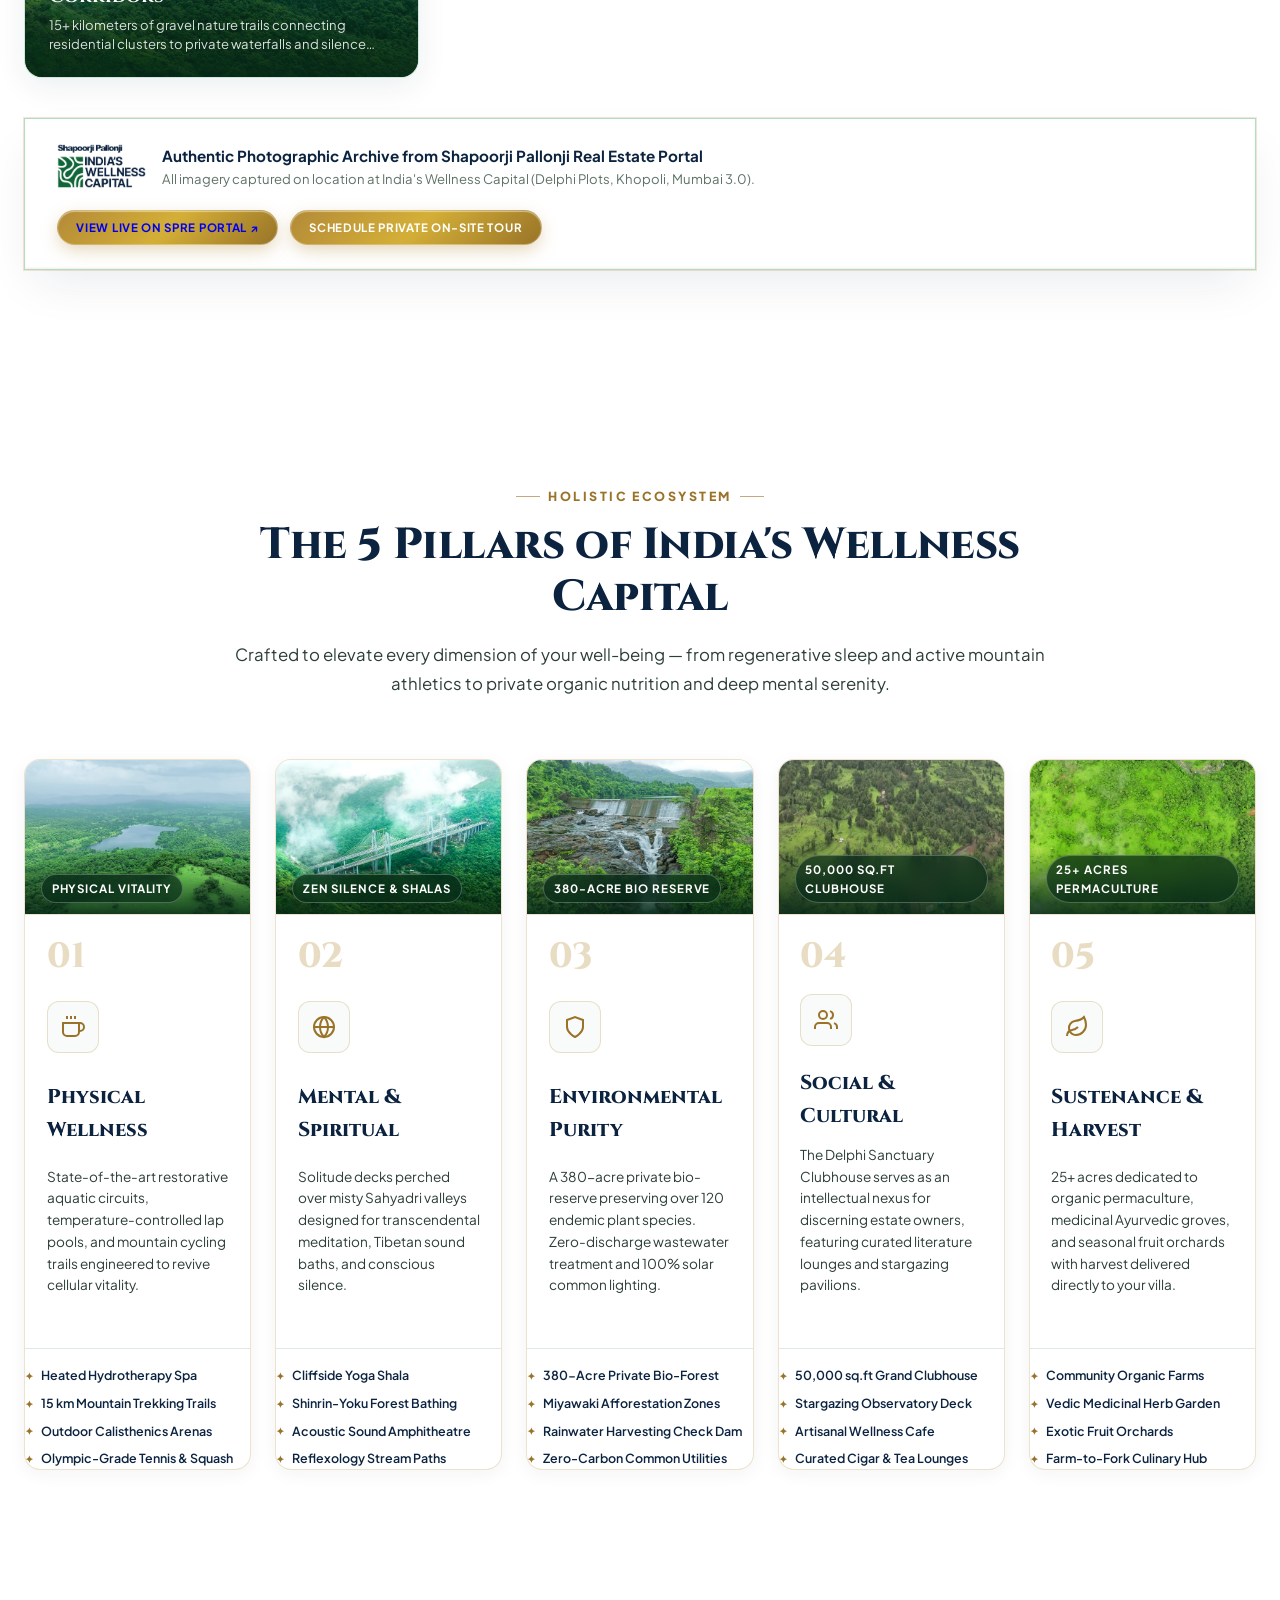
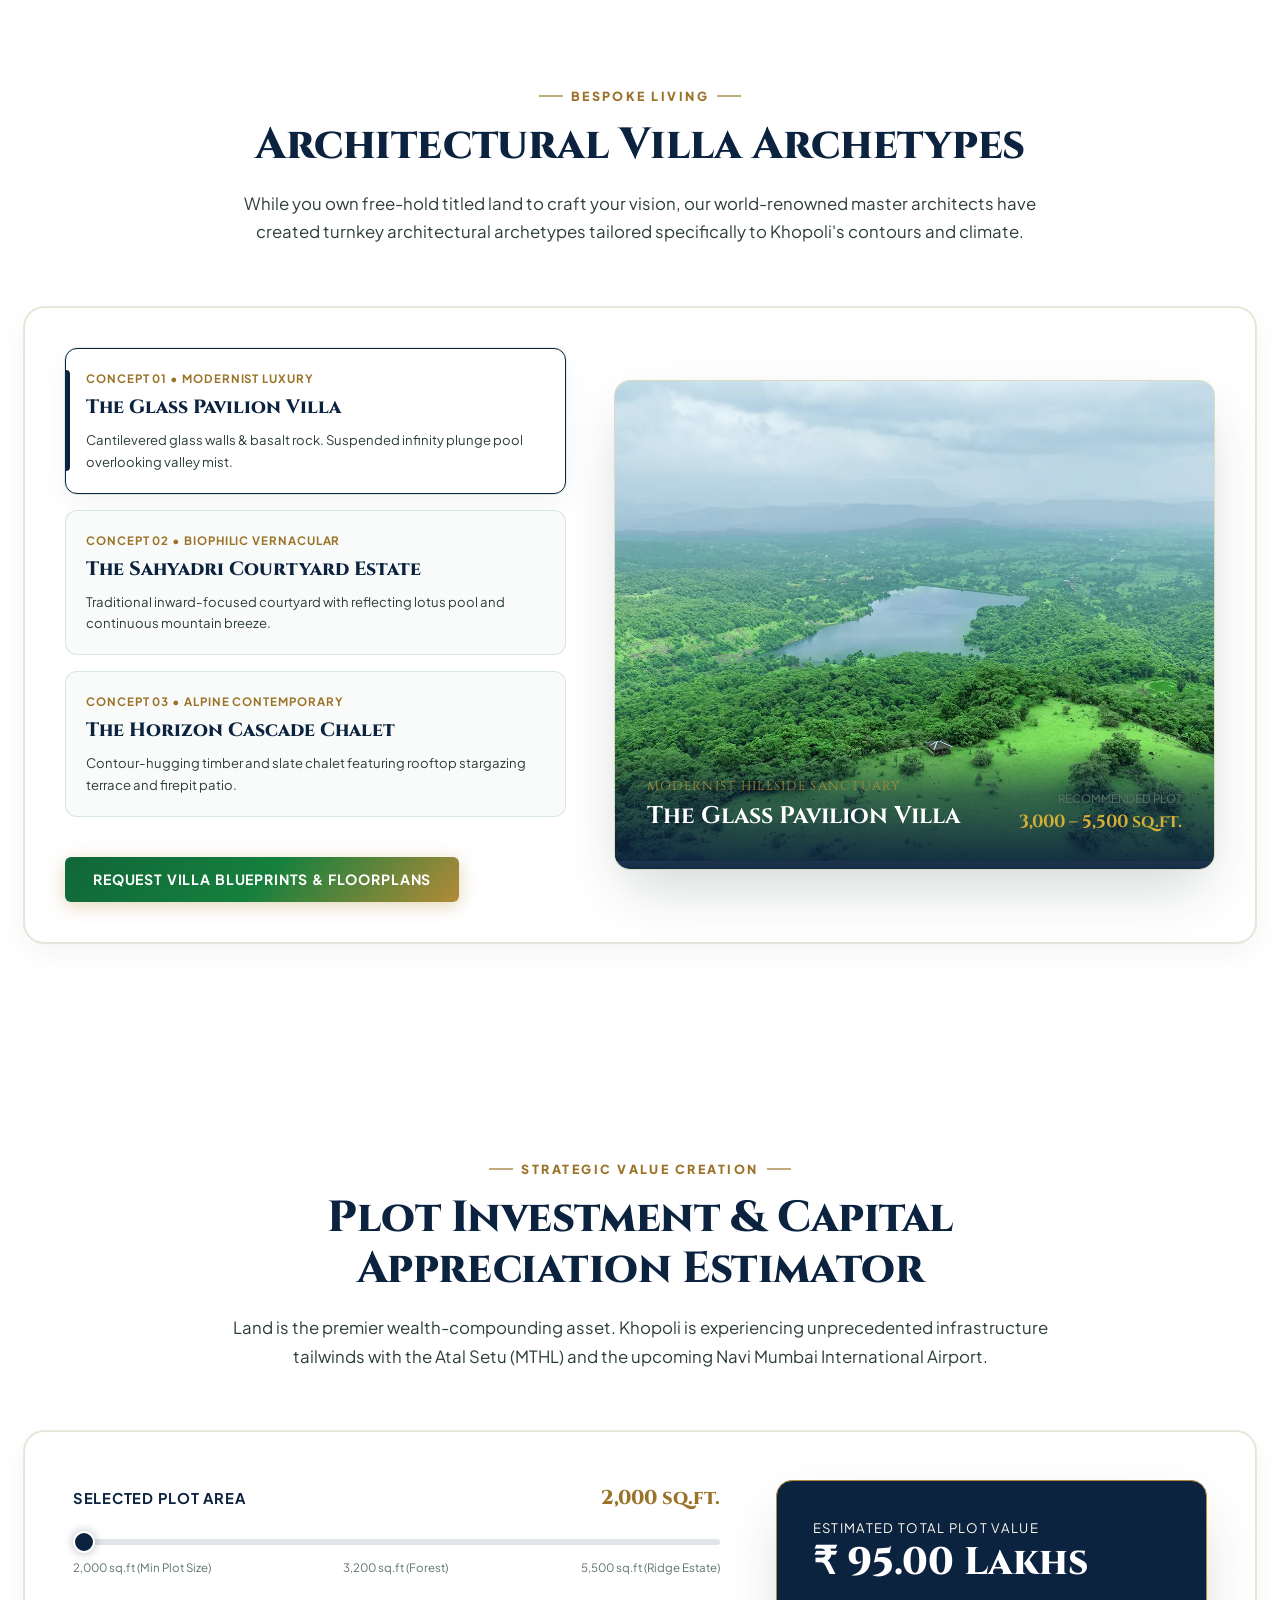
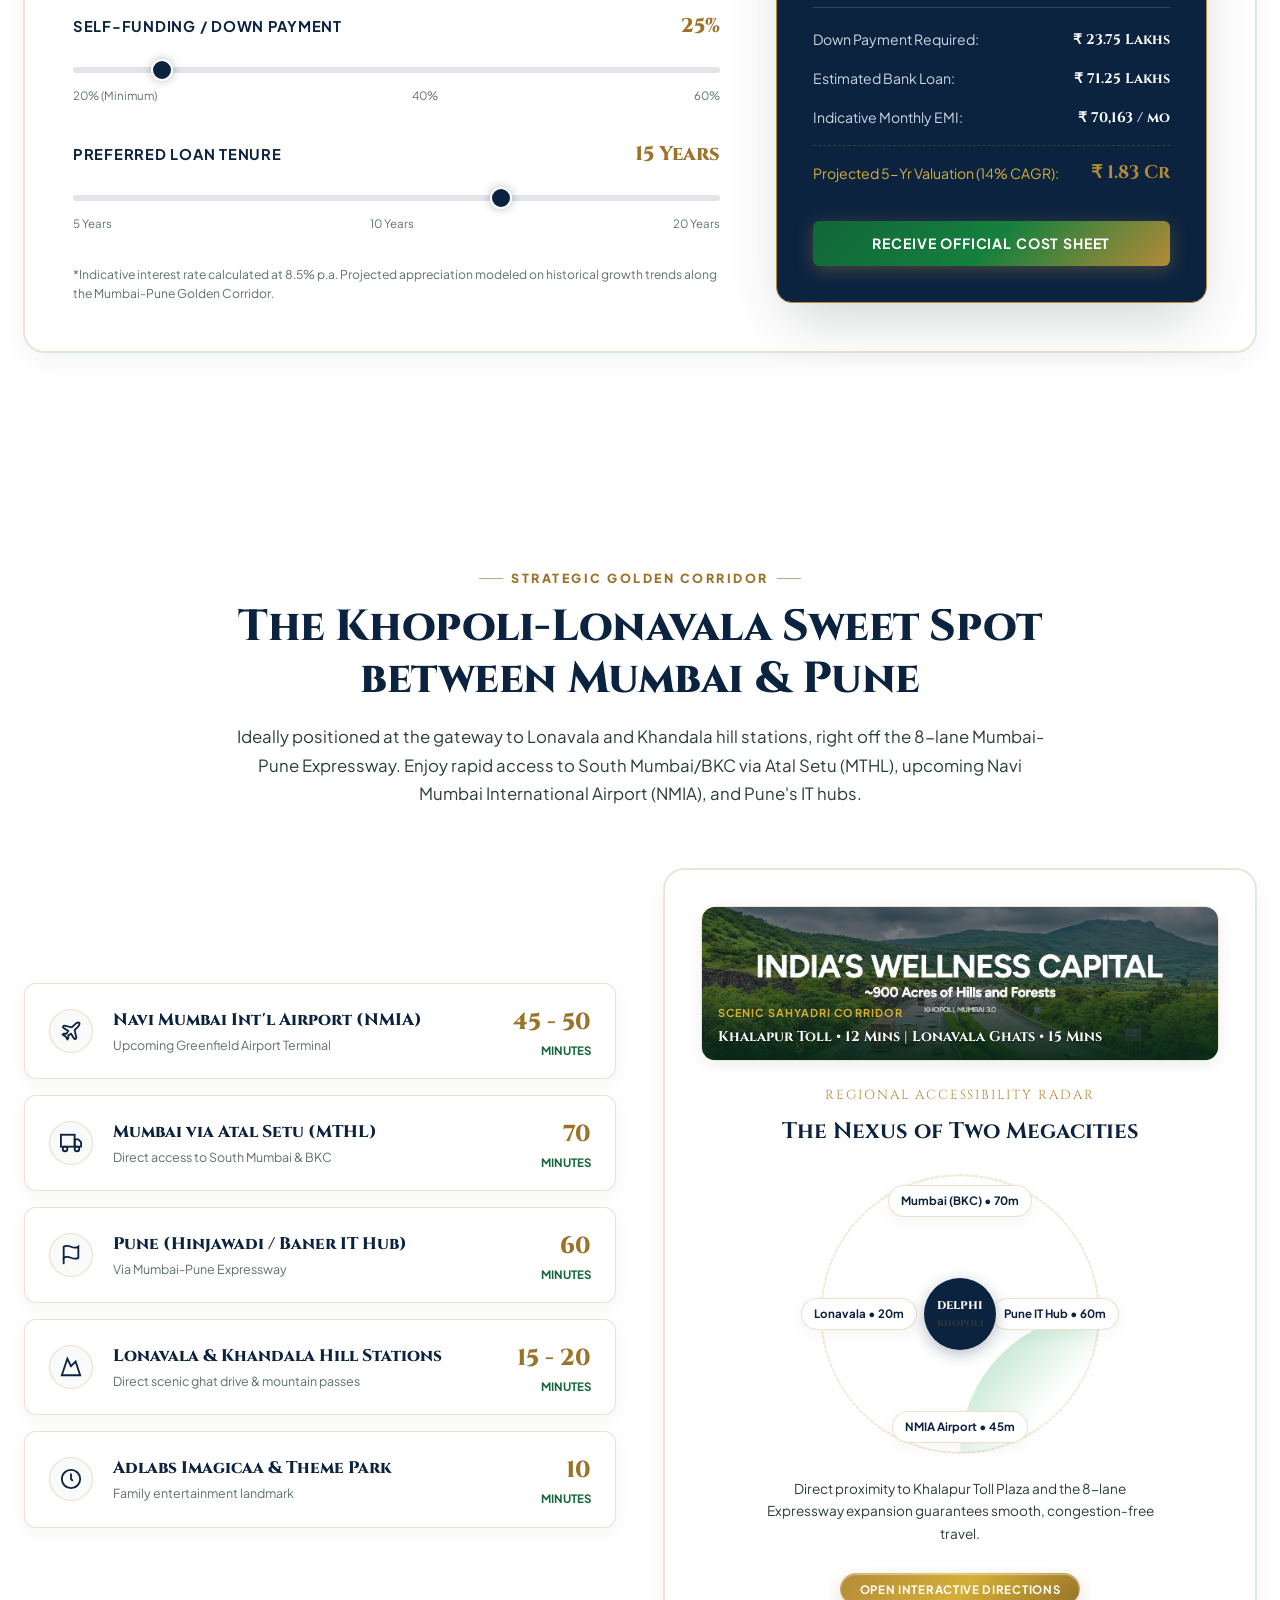
==== commit 59becdd4: "feat(navbar): capital letters with google-like font and dynamic glassmorphic pill" ====
--- a/index.html
+++ b/index.html
@@ -39,6 +39,11 @@
   <!-- Official Favicons -->
   <link rel="icon" type="image/x-icon" href="favicon.ico">
   <link rel="apple-touch-icon" href="assets/iwc-logo-dark.png">
+
+  <!-- Google Fonts Preconnect & High-Performance Typography -->
+  <link rel="preconnect" href="https://fonts.googleapis.com">
+  <link rel="preconnect" href="https://fonts.gstatic.com" crossorigin>
+  <link href="https://fonts.googleapis.com/css2?family=Cinzel:wght@400;500;600;700;800;900&family=Plus+Jakarta+Sans:ital,wght@0,300;0,400;0,500;0,600;0,700;0,800;1,300;1,400&family=Outfit:wght@400;500;600;700;800&family=Inter:wght@400;500;600;700;800&family=Playfair+Display:ital,wght@0,400;0,600;0,700;1,400;1,600&display=swap" rel="stylesheet">
 
   <!-- Structured JSON-LD Schema (Organization, Place, RealEstateListing, FAQPage) -->
   <script type="application/ld+json">
@@ -200,19 +205,19 @@
           <img src="assets/iwc-logo-duo.png" alt="Shapoorji Pallonji - India's Wellness Capital" class="iwc-official-logo-img">
         </a>
 
-        <!-- Desktop Nav Links in Sleek Pill Container (Strictly Single Line) -->
+        <!-- Desktop Nav Links in Sleek Glassmorphic Dynamic Pill (Strictly Single Line, Capital Letters) -->
         <nav class="nav-menu-wrapper">
           <ul class="nav-links" id="nav-links">
-            <li><a href="#" class="nav-link active" data-nav="home">Home</a></li>
-            <li><a href="#masterplan" class="nav-link" data-nav="masterplan">Masterplan</a></li>
-            <li><a href="#amenities" class="nav-link" data-nav="amenities">Amenities</a></li>
-            <li><a href="#infographics" class="nav-link" data-nav="infographics">Infographics</a></li>
-            <li><a href="#gallery" class="nav-link" data-nav="gallery">Gallery</a></li>
-            <li><a href="#pillars" class="nav-link" data-nav="pillars">5 Pillars</a></li>
-            <li><a href="#villas" class="nav-link" data-nav="villas">Villas</a></li>
-            <li><a href="#connectivity" class="nav-link" data-nav="connectivity">Connectivity</a></li>
-            <li><a href="#regional-faq" class="nav-link" data-nav="regional-faq">FAQs</a></li>
-            <li><a href="#legacy" class="nav-link" data-nav="legacy">Legacy</a></li>
+            <li><a href="#" class="nav-link active" data-nav="home">HOME</a></li>
+            <li><a href="#masterplan" class="nav-link" data-nav="masterplan">MASTERPLAN</a></li>
+            <li><a href="#amenities" class="nav-link" data-nav="amenities">AMENITIES</a></li>
+            <li><a href="#infographics" class="nav-link" data-nav="infographics">INFOGRAPHICS</a></li>
+            <li><a href="#gallery" class="nav-link" data-nav="gallery">GALLERY</a></li>
+            <li><a href="#pillars" class="nav-link" data-nav="pillars">5 PILLARS</a></li>
+            <li><a href="#villas" class="nav-link" data-nav="villas">VILLAS</a></li>
+            <li><a href="#connectivity" class="nav-link" data-nav="connectivity">CONNECTIVITY</a></li>
+            <li><a href="#regional-faq" class="nav-link" data-nav="regional-faq">FAQS</a></li>
+            <li><a href="#legacy" class="nav-link" data-nav="legacy">LEGACY</a></li>
           </ul>
         </nav>
 
--- a/styles.css
+++ b/styles.css
@@ -4,7 +4,7 @@
    Featuring 100% N.A. Luxury Bungalow Plots
    ========================================================================== */
 
-@import url('https://fonts.googleapis.com/css2?family=Cinzel:wght@400;500;600;700;800;900&family=Plus+Jakarta+Sans:ital,wght@0,300;0,400;0,500;0,600;0,700;1,300;1,400&family=Playfair+Display:ital,wght@0,400;0,600;0,700;1,400;1,600&display=swap');
+@import url('https://fonts.googleapis.com/css2?family=Cinzel:wght@400;500;600;700;800;900&family=Plus+Jakarta+Sans:ital,wght@0,300;0,400;0,500;0,600;0,700;0,800;1,300;1,400&family=Outfit:wght@400;500;600;700;800&family=Inter:wght@400;500;600;700;800&family=Playfair+Display:ital,wght@0,400;0,600;0,700;1,400;1,600&display=swap');
 
 :root {
   /* Luminous White & Fresh Forest Palette */
@@ -63,6 +63,7 @@
   --font-serif: 'Cinzel', serif;
   --font-editorial: 'Playfair Display', Georgia, serif;
   --font-sans: 'Plus Jakarta Sans', -apple-system, BlinkMacSystemFont, sans-serif;
+  --font-google: 'Google Sans', 'Plus Jakarta Sans', 'Outfit', 'Inter', -apple-system, BlinkMacSystemFont, 'Segoe UI', Roboto, sans-serif;
 
   /* Transitions */
   --transition-smooth: all 0.35s cubic-bezier(0.16, 1, 0.3, 1);
@@ -216,27 +217,62 @@
   z-index: 1000;
   padding: 0 1.25rem;
   pointer-events: none;
-  transition: var(--transition-smooth);
+  transition: all 0.4s cubic-bezier(0.16, 1, 0.3, 1);
 }
 
 .navbar {
   pointer-events: auto;
   max-width: 1440px;
   margin: 0 auto;
-  background: rgba(255, 255, 255, 0.94);
-  backdrop-filter: blur(24px);
-  -webkit-backdrop-filter: blur(24px);
-  border: 1px solid rgba(16, 133, 73, 0.2);
+  position: relative;
+  background: linear-gradient(135deg, rgba(255, 255, 255, 0.88) 0%, rgba(255, 255, 255, 0.68) 50%, rgba(244, 253, 248, 0.8) 100%);
+  backdrop-filter: blur(28px) saturate(210%);
+  -webkit-backdrop-filter: blur(28px) saturate(210%);
+  border: 1px solid rgba(255, 255, 255, 0.88);
   border-radius: 9999px;
-  padding: 0.35rem 1.15rem;
-  box-shadow: 0 10px 35px -5px rgba(6, 40, 23, 0.1), 0 0 0 1px rgba(255, 255, 255, 0.95) inset;
+  padding: 0.35rem 1.05rem;
+  box-shadow: 
+    0 16px 45px -8px rgba(6, 40, 23, 0.12),
+    0 0 0 1px rgba(255, 255, 255, 0.95) inset,
+    0 1px 3px rgba(0, 0, 0, 0.04),
+    0 4px 18px rgba(16, 133, 73, 0.08);
   transition: all 0.35s cubic-bezier(0.16, 1, 0.3, 1);
+  overflow: hidden;
+}
+
+/* Prismatic Dynamic Glass Reflection Rim */
+.navbar::before {
+  content: '';
+  position: absolute;
+  top: 0;
+  left: 8%;
+  right: 8%;
+  height: 1.5px;
+  background: linear-gradient(90deg, 
+    transparent 0%, 
+    rgba(255, 255, 255, 0.95) 20%, 
+    rgba(212, 175, 55, 0.65) 50%, 
+    rgba(52, 211, 153, 0.65) 75%, 
+    transparent 100%
+  );
+  pointer-events: none;
+  opacity: 0.85;
+  transition: opacity 0.35s ease;
+}
+
+.navbar:hover::before {
+  opacity: 1;
 }
 
 .navbar-pill-wrapper.scrolled .navbar {
-  background: rgba(255, 255, 255, 0.98);
-  border-color: var(--emerald-primary);
-  box-shadow: 0 14px 42px -6px rgba(6, 40, 23, 0.18), 0 0 0 1px rgba(255, 255, 255, 0.95) inset;
+  background: linear-gradient(135deg, rgba(255, 255, 255, 0.96) 0%, rgba(255, 255, 255, 0.88) 100%);
+  backdrop-filter: blur(32px) saturate(240%);
+  -webkit-backdrop-filter: blur(32px) saturate(240%);
+  border-color: rgba(16, 133, 73, 0.25);
+  box-shadow: 
+    0 22px 52px -6px rgba(6, 40, 23, 0.18),
+    0 0 0 1px rgba(255, 255, 255, 0.98) inset,
+    0 0 24px rgba(16, 133, 73, 0.12);
   transform: translateY(-2px);
 }
 
@@ -244,7 +280,7 @@
   display: flex;
   align-items: center;
   justify-content: space-between;
-  gap: 0.85rem;
+  gap: 0.75rem;
   flex-wrap: nowrap;
 }
 
@@ -263,7 +299,7 @@
 }
 
 .iwc-official-logo-img {
-  height: 42px;
+  height: 40px;
   width: auto;
   object-fit: contain;
   transition: transform 0.3s ease;
@@ -280,38 +316,49 @@
   overflow: visible;
 }
 
+/* Glassmorphic Secondary Capsule Track for Links */
 .nav-links {
   display: flex;
   align-items: center;
   justify-content: center;
-  gap: 0.15rem;
+  gap: 0.12rem;
   list-style: none;
-  background: rgba(16, 102, 57, 0.04);
+  background: linear-gradient(180deg, rgba(255, 255, 255, 0.78) 0%, rgba(240, 249, 244, 0.5) 100%);
+  backdrop-filter: blur(14px);
+  -webkit-backdrop-filter: blur(14px);
   padding: 0.22rem 0.35rem;
   border-radius: 9999px;
-  border: 1px solid rgba(16, 102, 57, 0.12);
+  border: 1px solid rgba(16, 102, 57, 0.14);
+  box-shadow: 
+    inset 0 1px 2px rgba(12, 35, 64, 0.04), 
+    0 1px 2px rgba(255, 255, 255, 0.9);
   white-space: nowrap;
   flex-wrap: nowrap;
   margin: 0;
+  transition: all 0.3s ease;
 }
 
 .nav-links li {
   flex-shrink: 0;
 }
 
+/* Capital Letters, Google-like Font, Dynamic Hover/Active */
 .nav-link {
+  font-family: var(--font-google);
+  text-transform: uppercase;
   color: var(--spre-navy);
   text-decoration: none;
-  font-size: 0.76rem;
-  font-weight: 700;
-  letter-spacing: 0.015em;
-  padding: 0.35rem 0.65rem;
+  font-size: clamp(0.68rem, 0.74vw, 0.72rem);
+  font-weight: 700;
+  letter-spacing: 0.065em;
+  padding: 0.36rem clamp(0.38rem, 0.52vw, 0.62rem);
   border-radius: 9999px;
-  transition: all 0.22s cubic-bezier(0.16, 1, 0.3, 1);
+  transition: all 0.24s cubic-bezier(0.16, 1, 0.3, 1);
   white-space: nowrap;
   display: inline-block;
   position: relative;
   flex-shrink: 0;
+  border: 1px solid transparent;
 }
 
 .nav-link::after {
@@ -320,14 +367,20 @@
 
 .nav-link:hover {
   color: var(--emerald-forest);
-  background: rgba(16, 102, 57, 0.09);
+  background: linear-gradient(135deg, rgba(16, 133, 73, 0.12) 0%, rgba(16, 133, 73, 0.05) 100%);
+  border-color: rgba(16, 133, 73, 0.16);
+  box-shadow: 0 2px 8px rgba(16, 133, 73, 0.1), inset 0 1px 0 rgba(255, 255, 255, 0.9);
   transform: translateY(-1px);
 }
 
 .nav-link.active {
-  background: var(--spre-navy);
+  background: linear-gradient(135deg, #0C2340 0%, #062817 100%);
   color: #FFFFFF;
-  box-shadow: 0 4px 14px rgba(12, 35, 64, 0.25);
+  border-color: rgba(255, 255, 255, 0.25);
+  box-shadow: 
+    0 4px 14px rgba(6, 40, 23, 0.28), 
+    inset 0 1px 1px rgba(255, 255, 255, 0.35);
+  transform: translateY(-0.5px);
 }
 
 .nav-actions {
@@ -338,12 +391,24 @@
 }
 
 .btn-pill {
+  font-family: var(--font-google);
+  text-transform: uppercase;
+  font-weight: 700;
+  letter-spacing: 0.075em;
   border-radius: 9999px !important;
-  padding: 0.45rem 1.15rem !important;
-  font-size: 0.78rem !important;
-  letter-spacing: 0.04em;
+  padding: 0.46rem 1.15rem !important;
+  font-size: 0.72rem !important;
   white-space: nowrap;
   flex-shrink: 0;
+  background: linear-gradient(135deg, #B38A38 0%, #D4AF37 50%, #997428 100%) !important;
+  box-shadow: 0 6px 18px -2px rgba(179, 138, 56, 0.38), inset 0 1px 1px rgba(255, 255, 255, 0.45) !important;
+  border: 1px solid rgba(255, 255, 255, 0.3) !important;
+  transition: all 0.25s cubic-bezier(0.16, 1, 0.3, 1) !important;
+}
+
+.btn-pill:hover {
+  transform: translateY(-1.5px) !important;
+  box-shadow: 0 8px 22px -1px rgba(179, 138, 56, 0.45), inset 0 1px 1px rgba(255, 255, 255, 0.6) !important;
 }
 
 /* Audio Toggle Control */
@@ -2683,25 +2748,28 @@
     left: 1rem !important;
     right: 1rem !important;
     width: auto !important;
-    background: rgba(255, 255, 255, 0.98) !important;
-    backdrop-filter: blur(24px) !important;
-    -webkit-backdrop-filter: blur(24px) !important;
-    padding: 1rem 1.25rem !important;
-    border: 1px solid rgba(16, 133, 73, 0.2) !important;
-    border-radius: 20px !important;
-    box-shadow: 0 18px 45px rgba(6, 40, 23, 0.18) !important;
-    gap: 0.35rem !important;
+    background: linear-gradient(135deg, rgba(255, 255, 255, 0.98) 0%, rgba(244, 253, 248, 0.96) 100%) !important;
+    backdrop-filter: blur(28px) saturate(210%) !important;
+    -webkit-backdrop-filter: blur(28px) saturate(210%) !important;
+    padding: 1.25rem !important;
+    border: 1px solid rgba(16, 133, 73, 0.22) !important;
+    border-radius: 24px !important;
+    box-shadow: 0 20px 50px rgba(6, 40, 23, 0.2) !important;
+    gap: 0.4rem !important;
     z-index: 1001 !important;
   }
   .nav-links.mobile-open li {
     width: 100%;
   }
   .nav-links.mobile-open .nav-link {
+    font-family: var(--font-google) !important;
+    text-transform: uppercase !important;
+    letter-spacing: 0.08em !important;
+    font-size: 0.88rem !important;
     display: block !important;
     width: 100% !important;
     text-align: center !important;
-    padding: 0.6rem 1rem !important;
-    font-size: 0.9rem !important;
+    padding: 0.65rem 1rem !important;
   }
 }
 
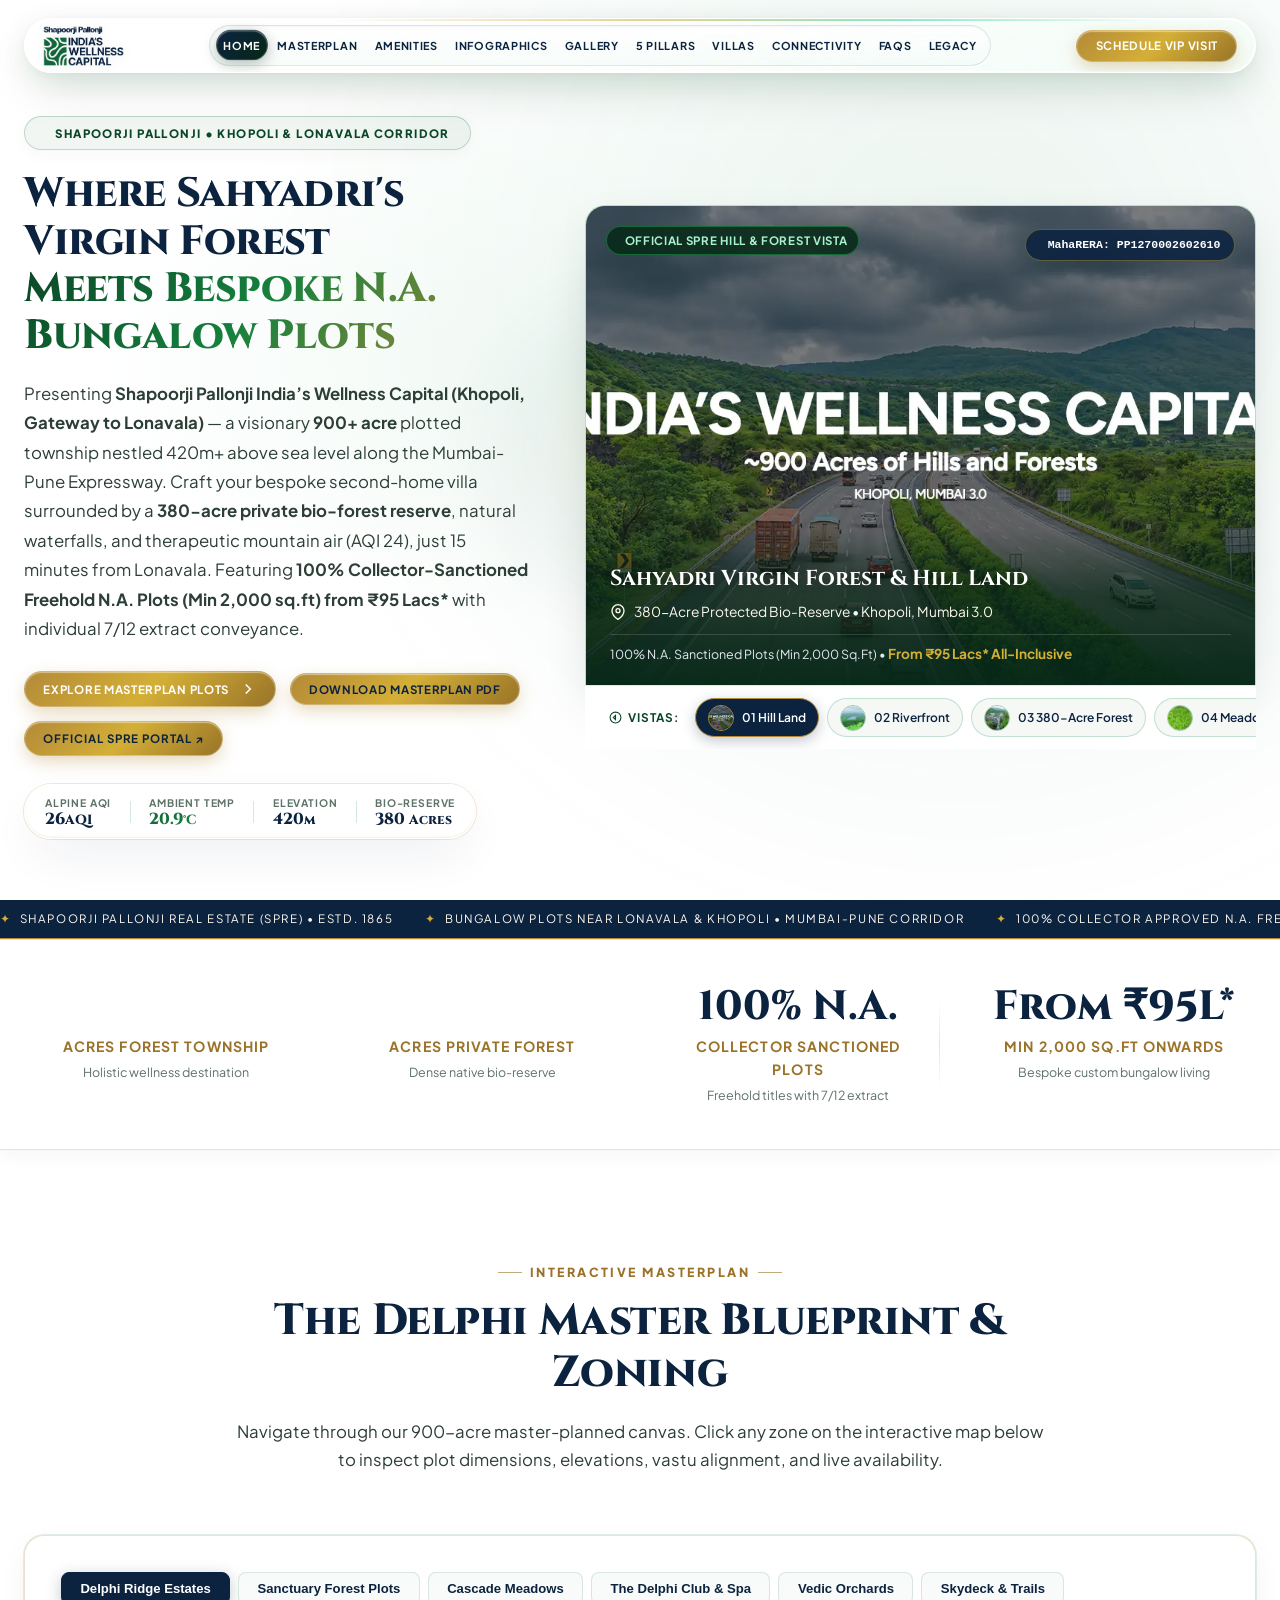
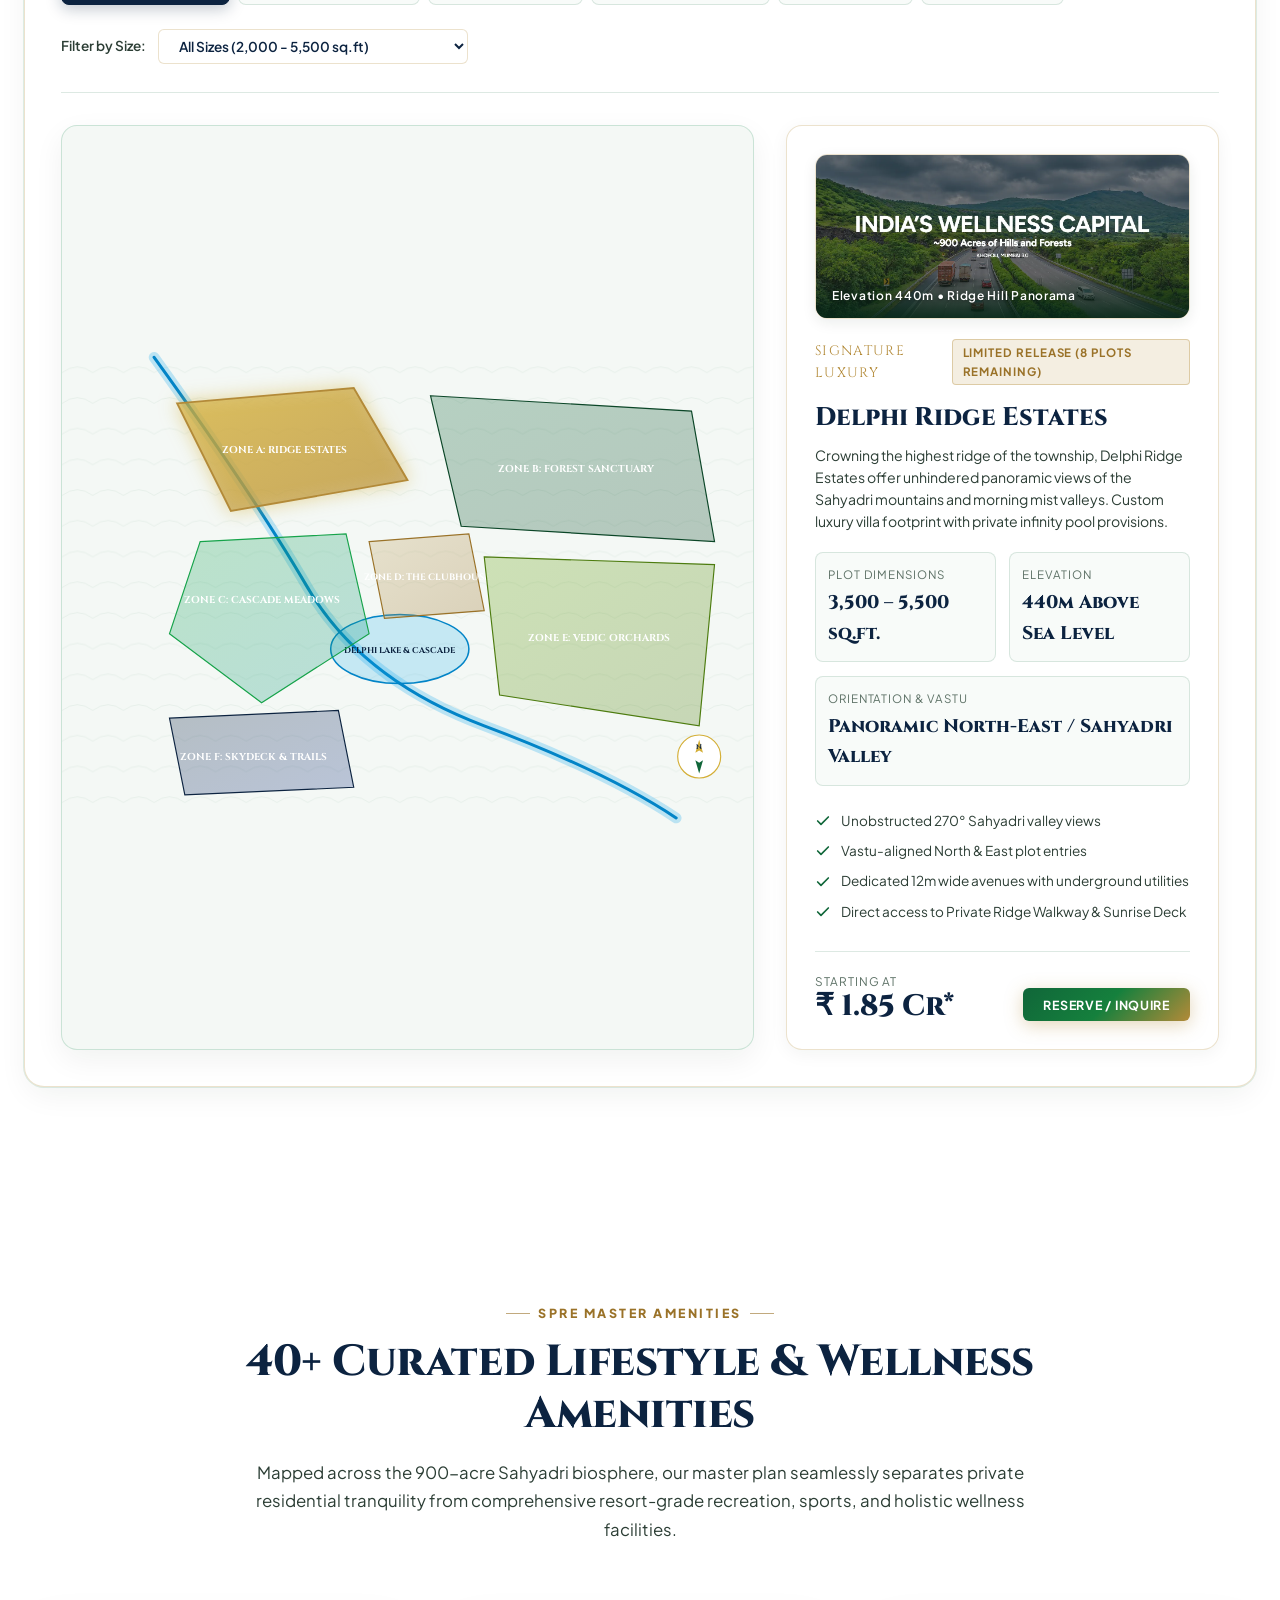
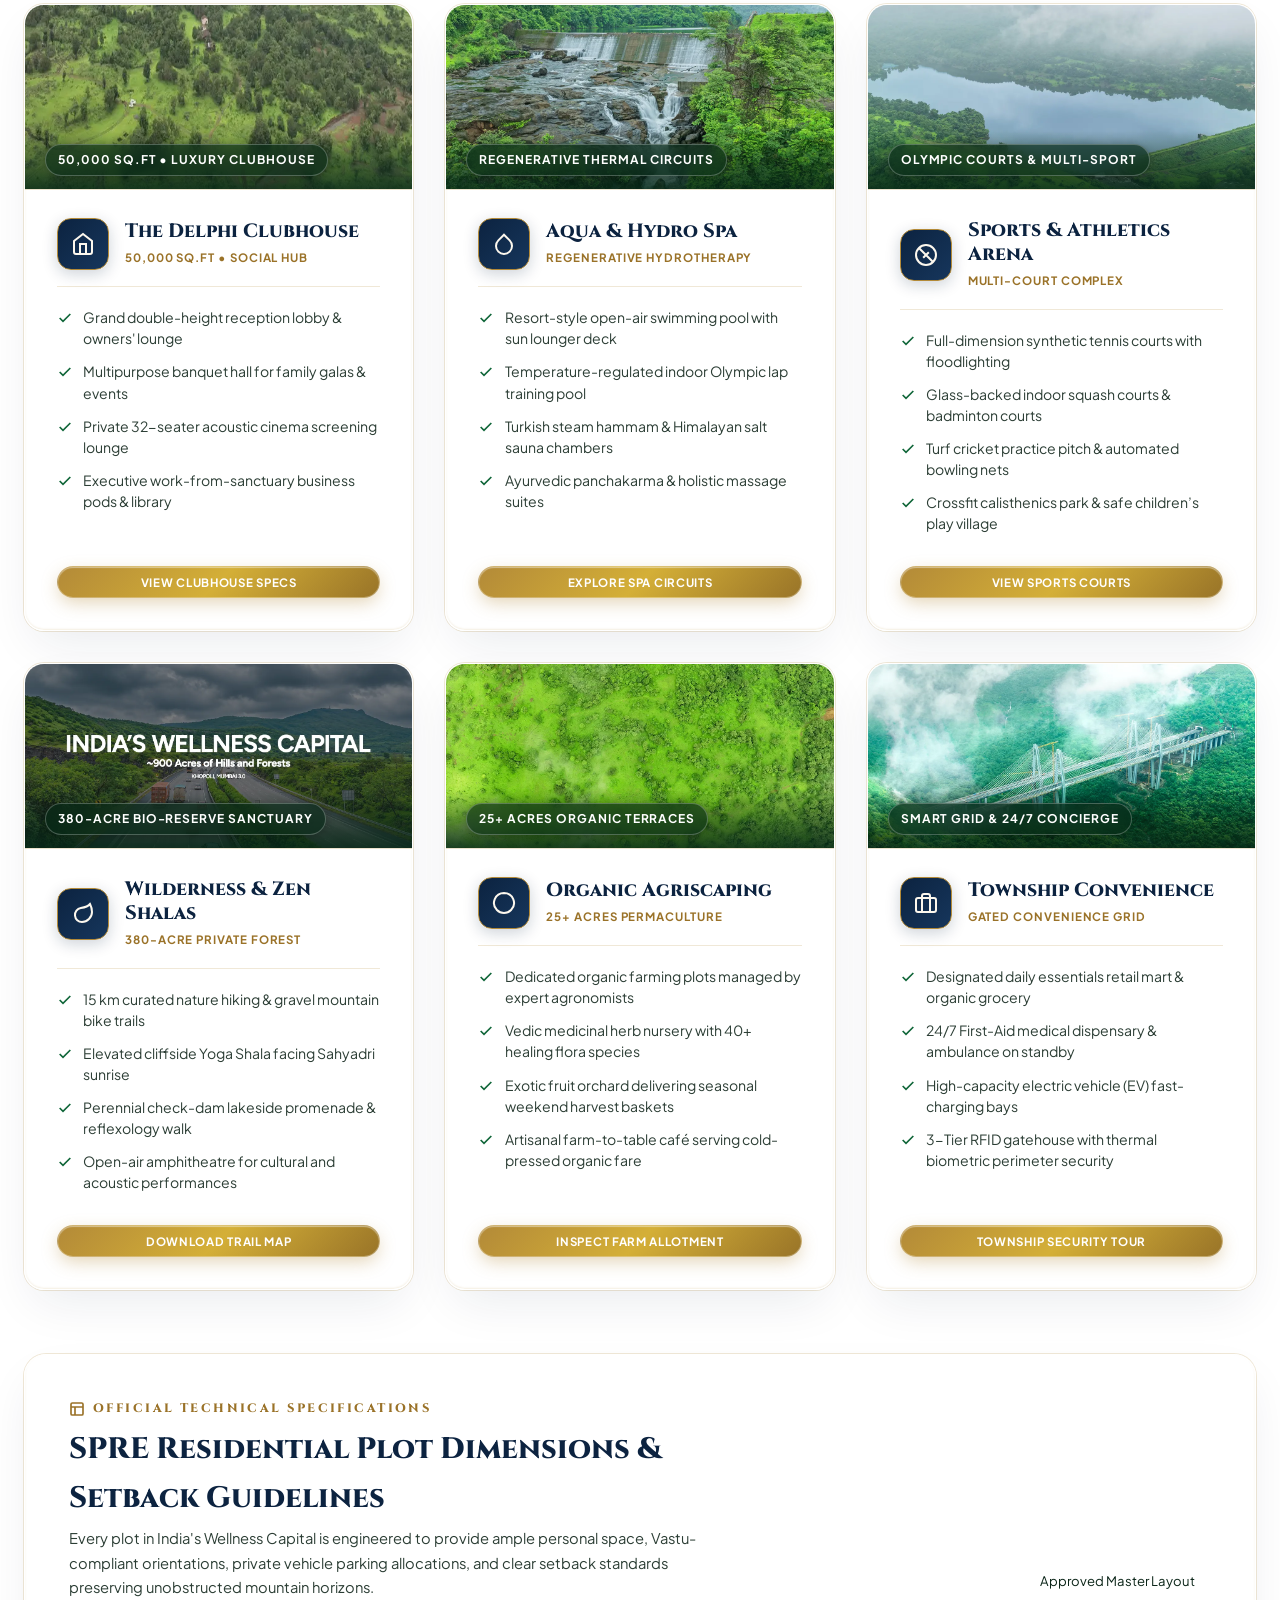
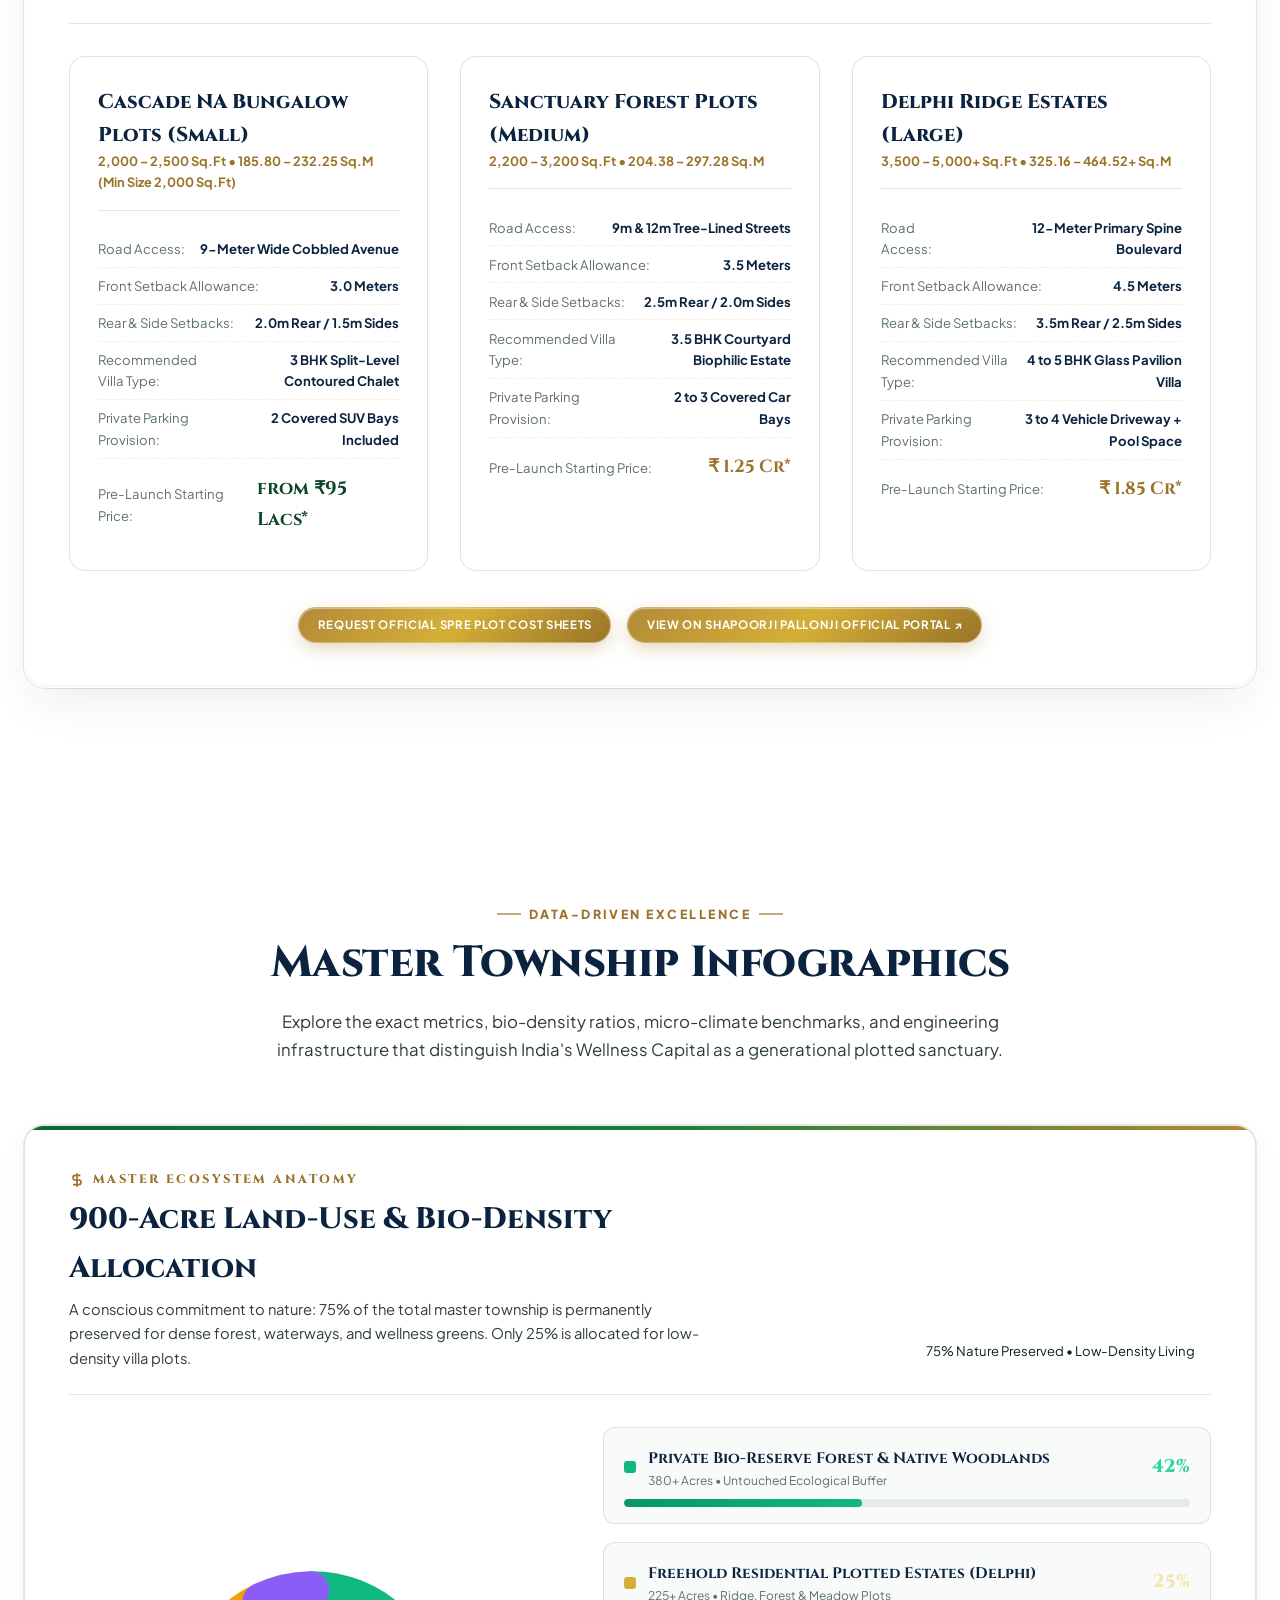
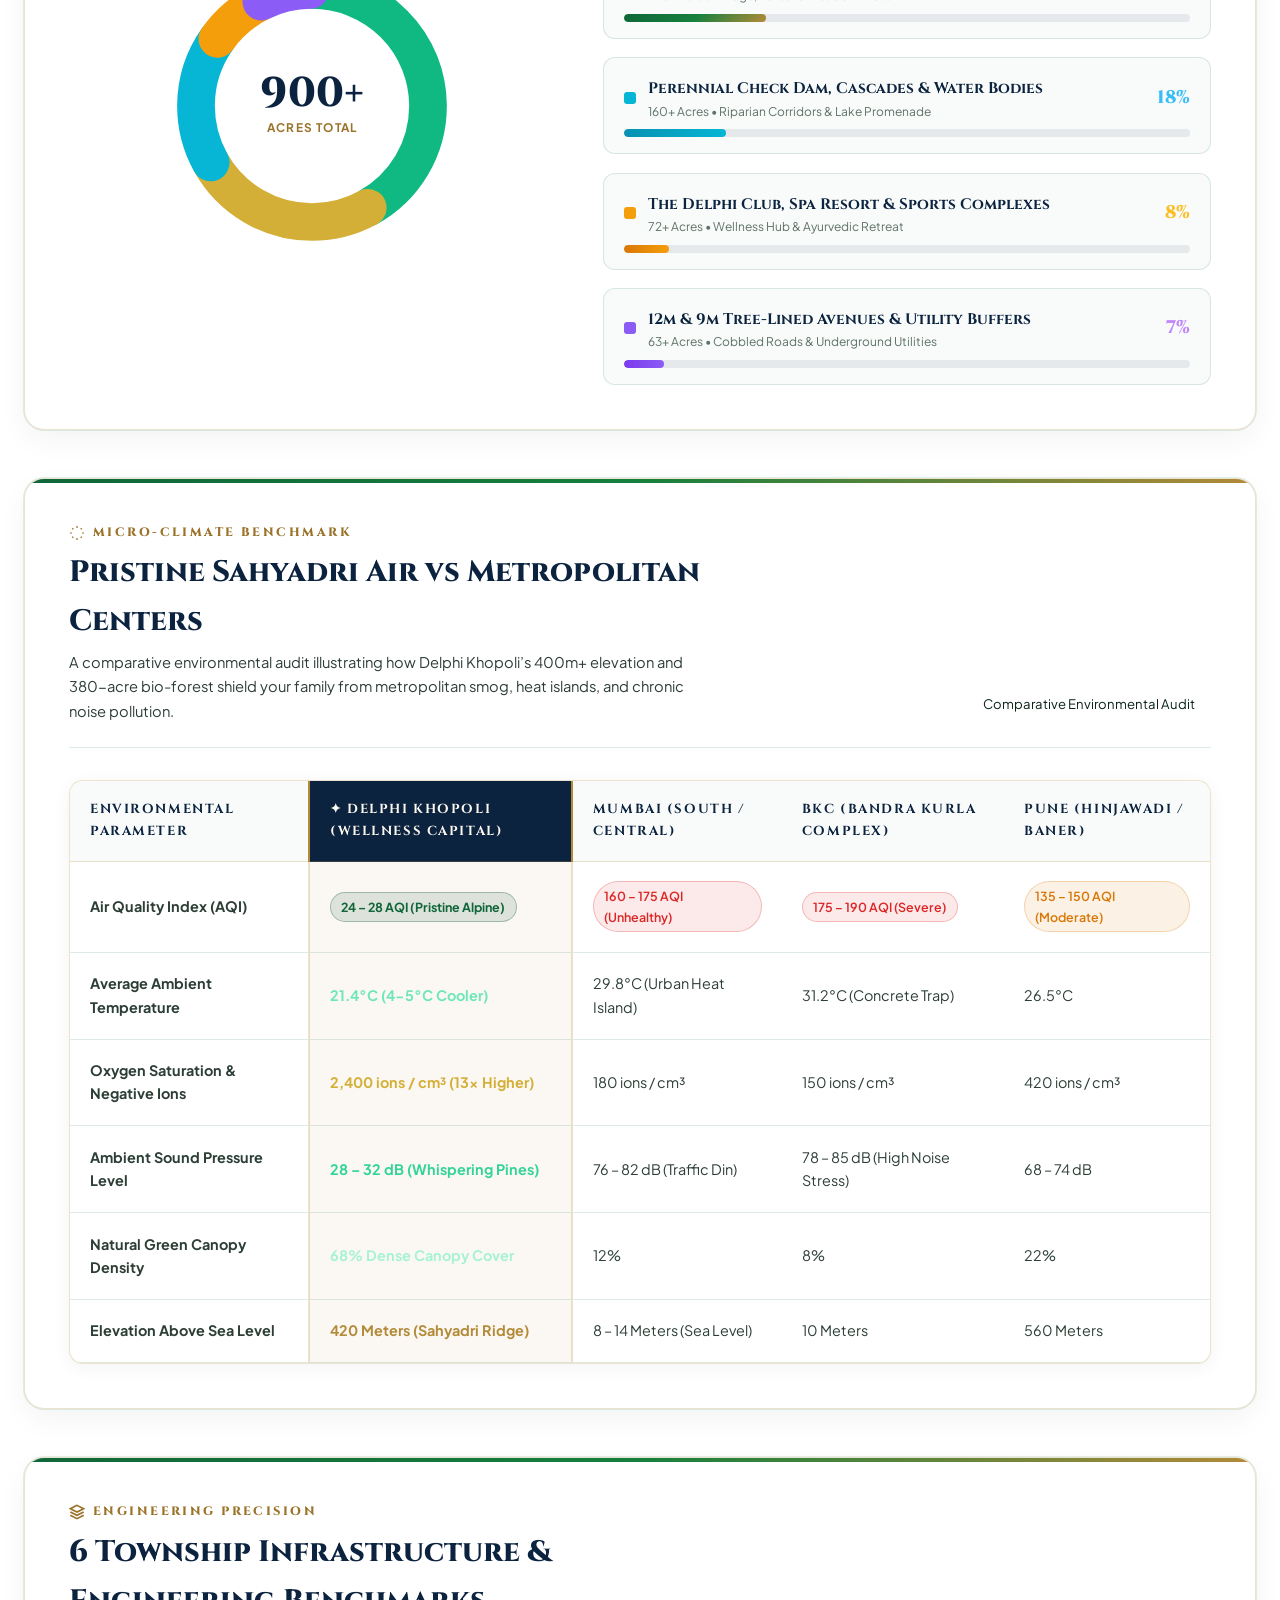
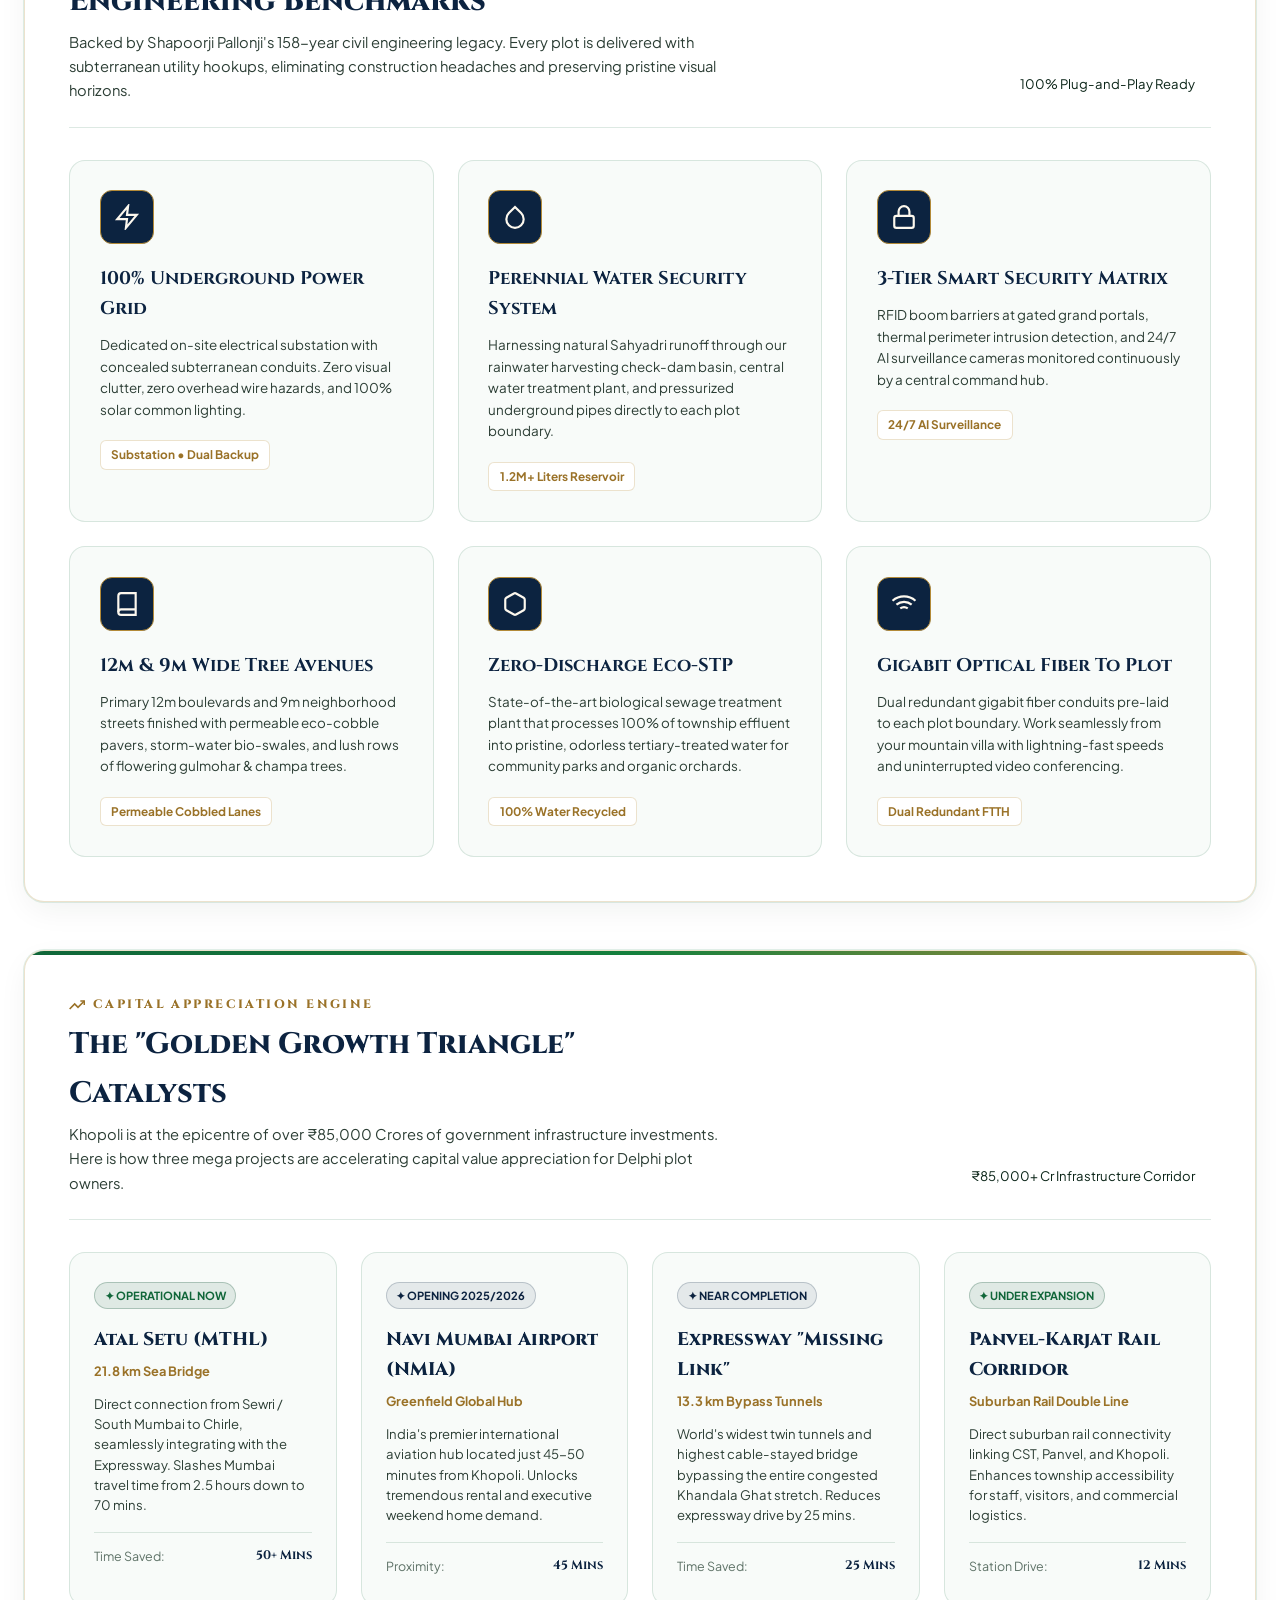
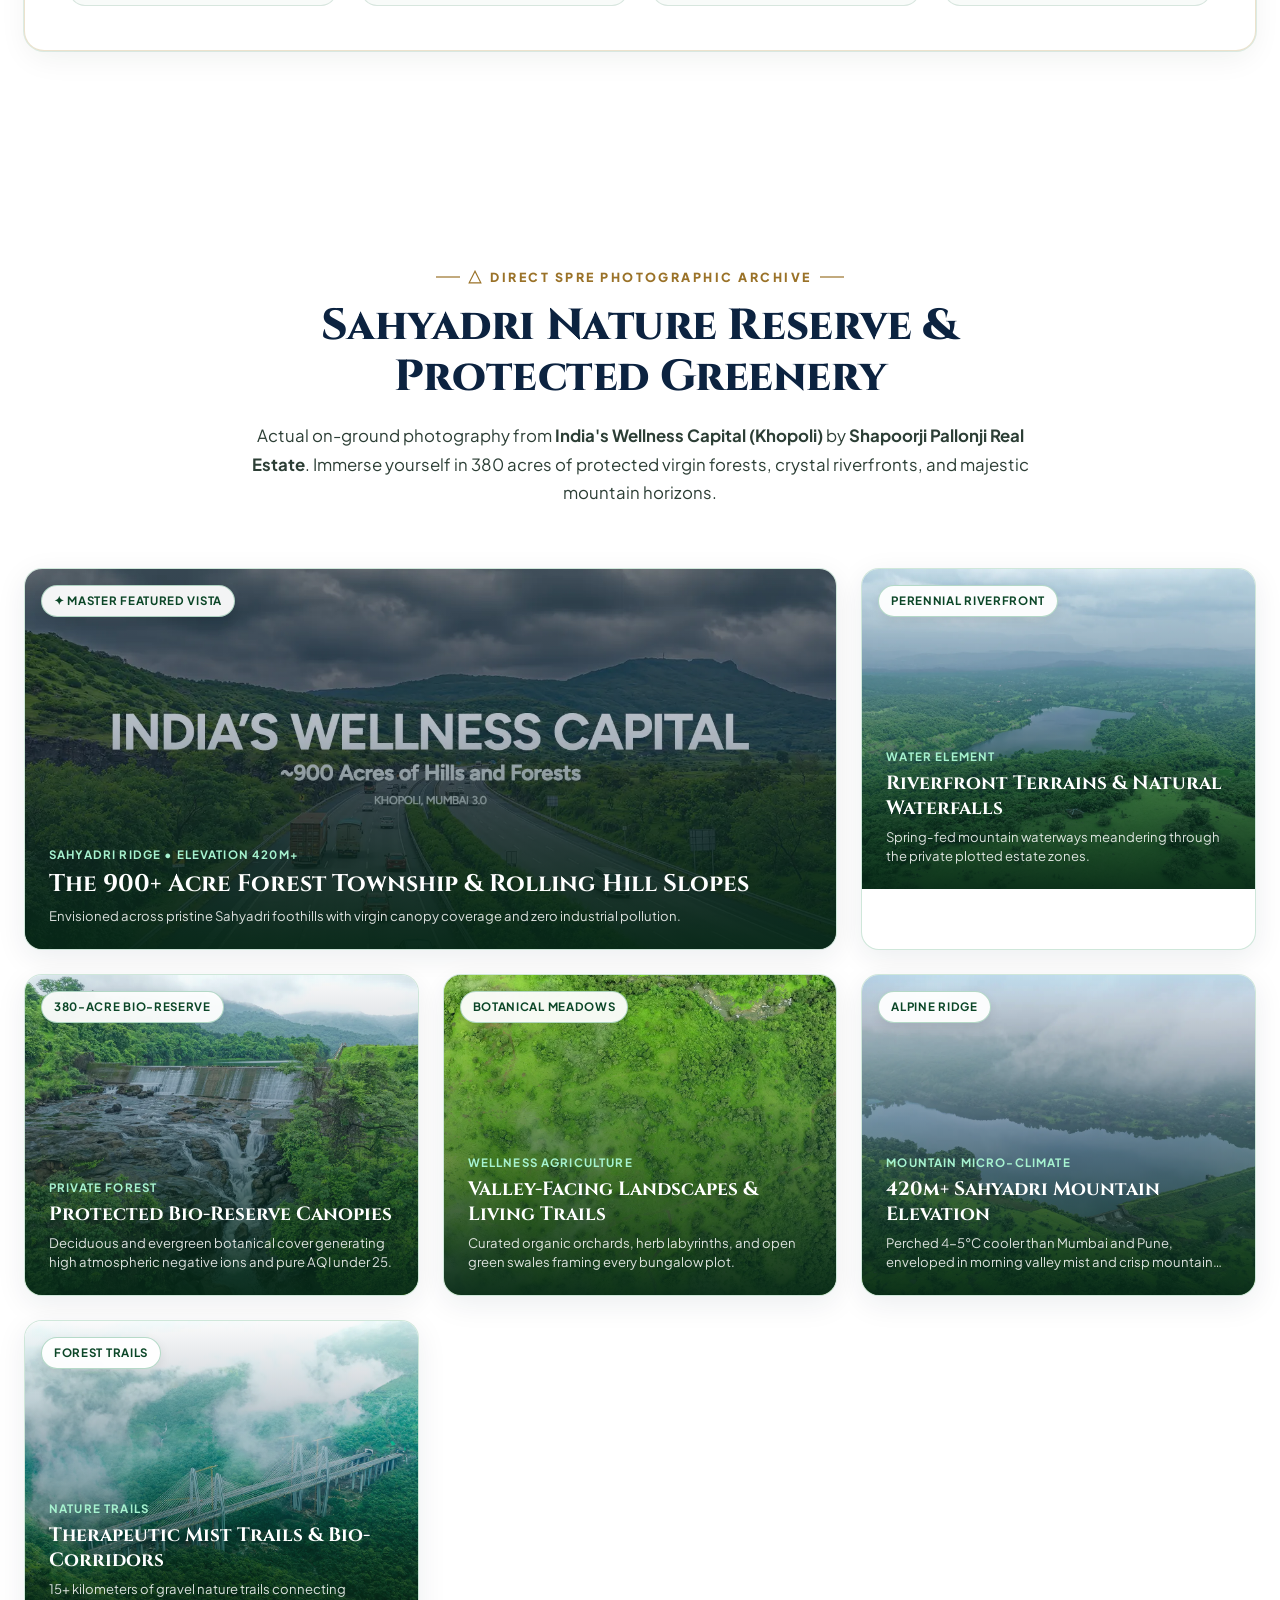
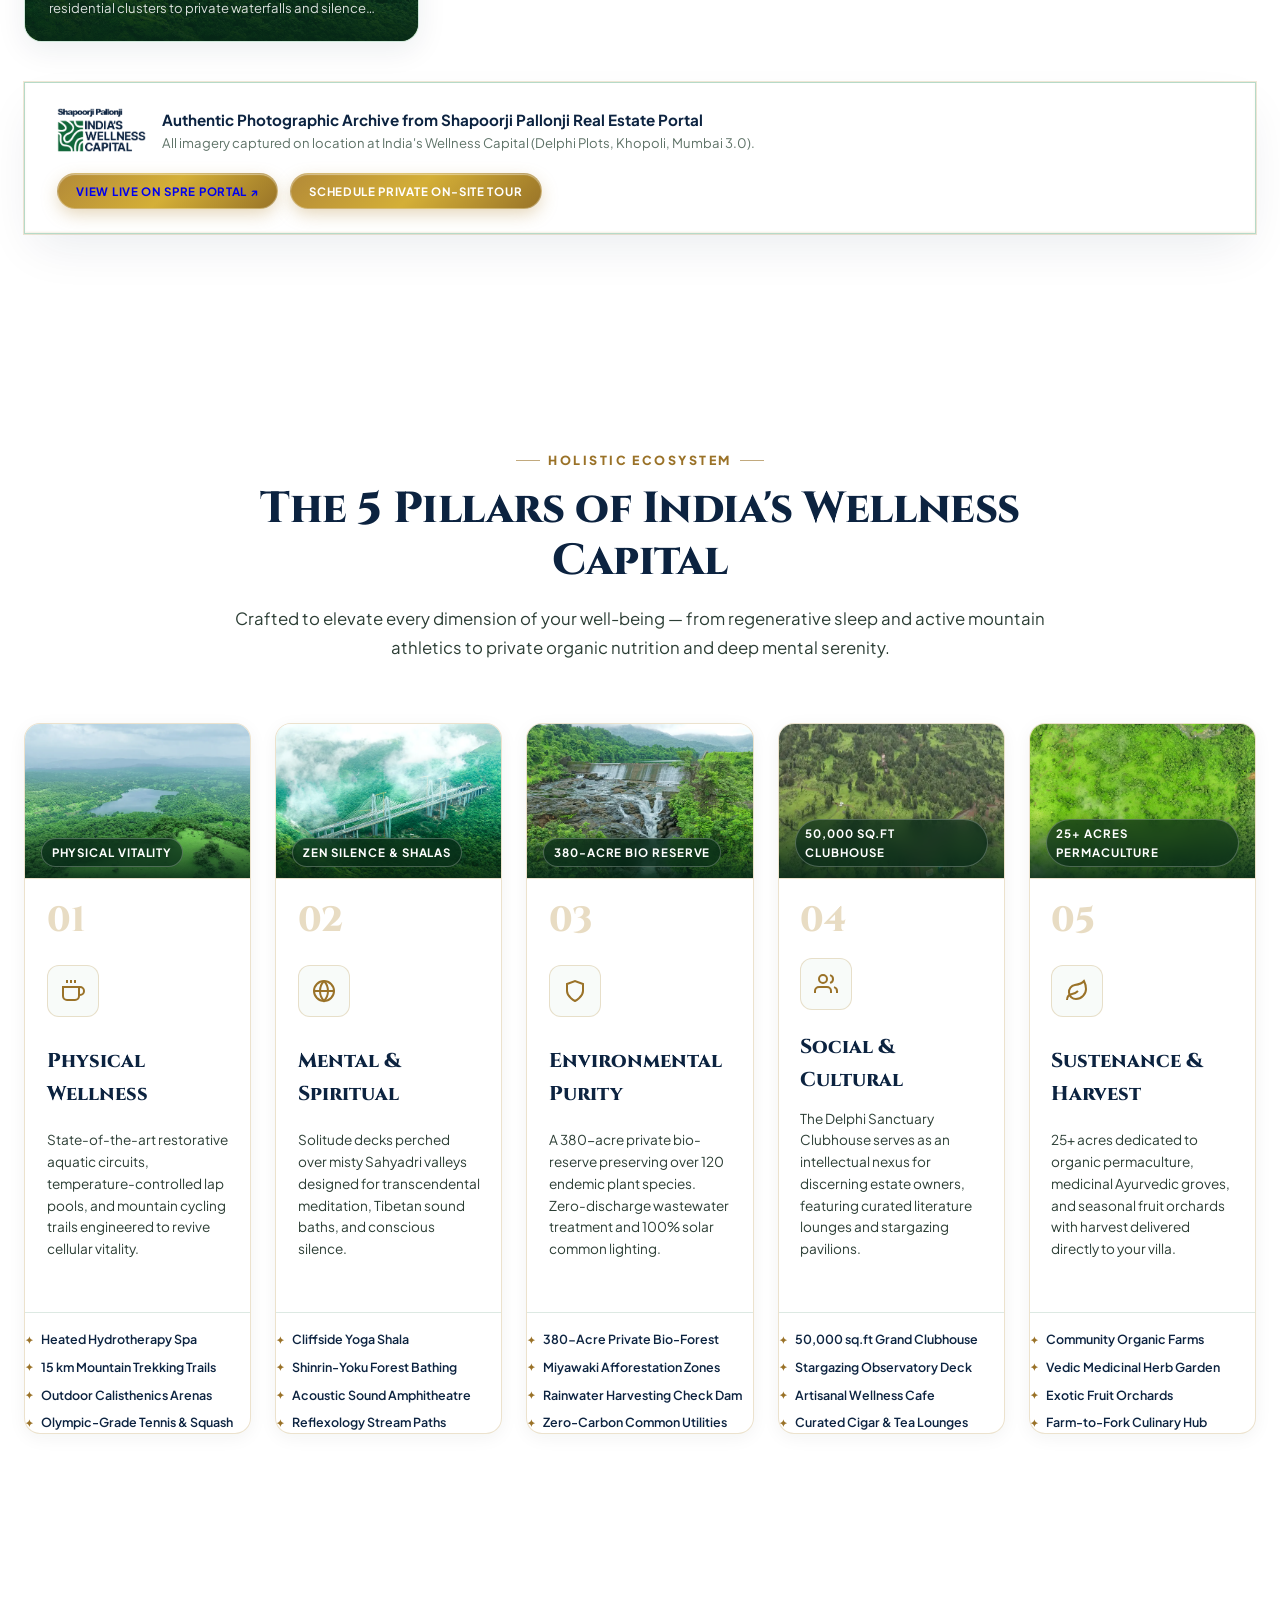
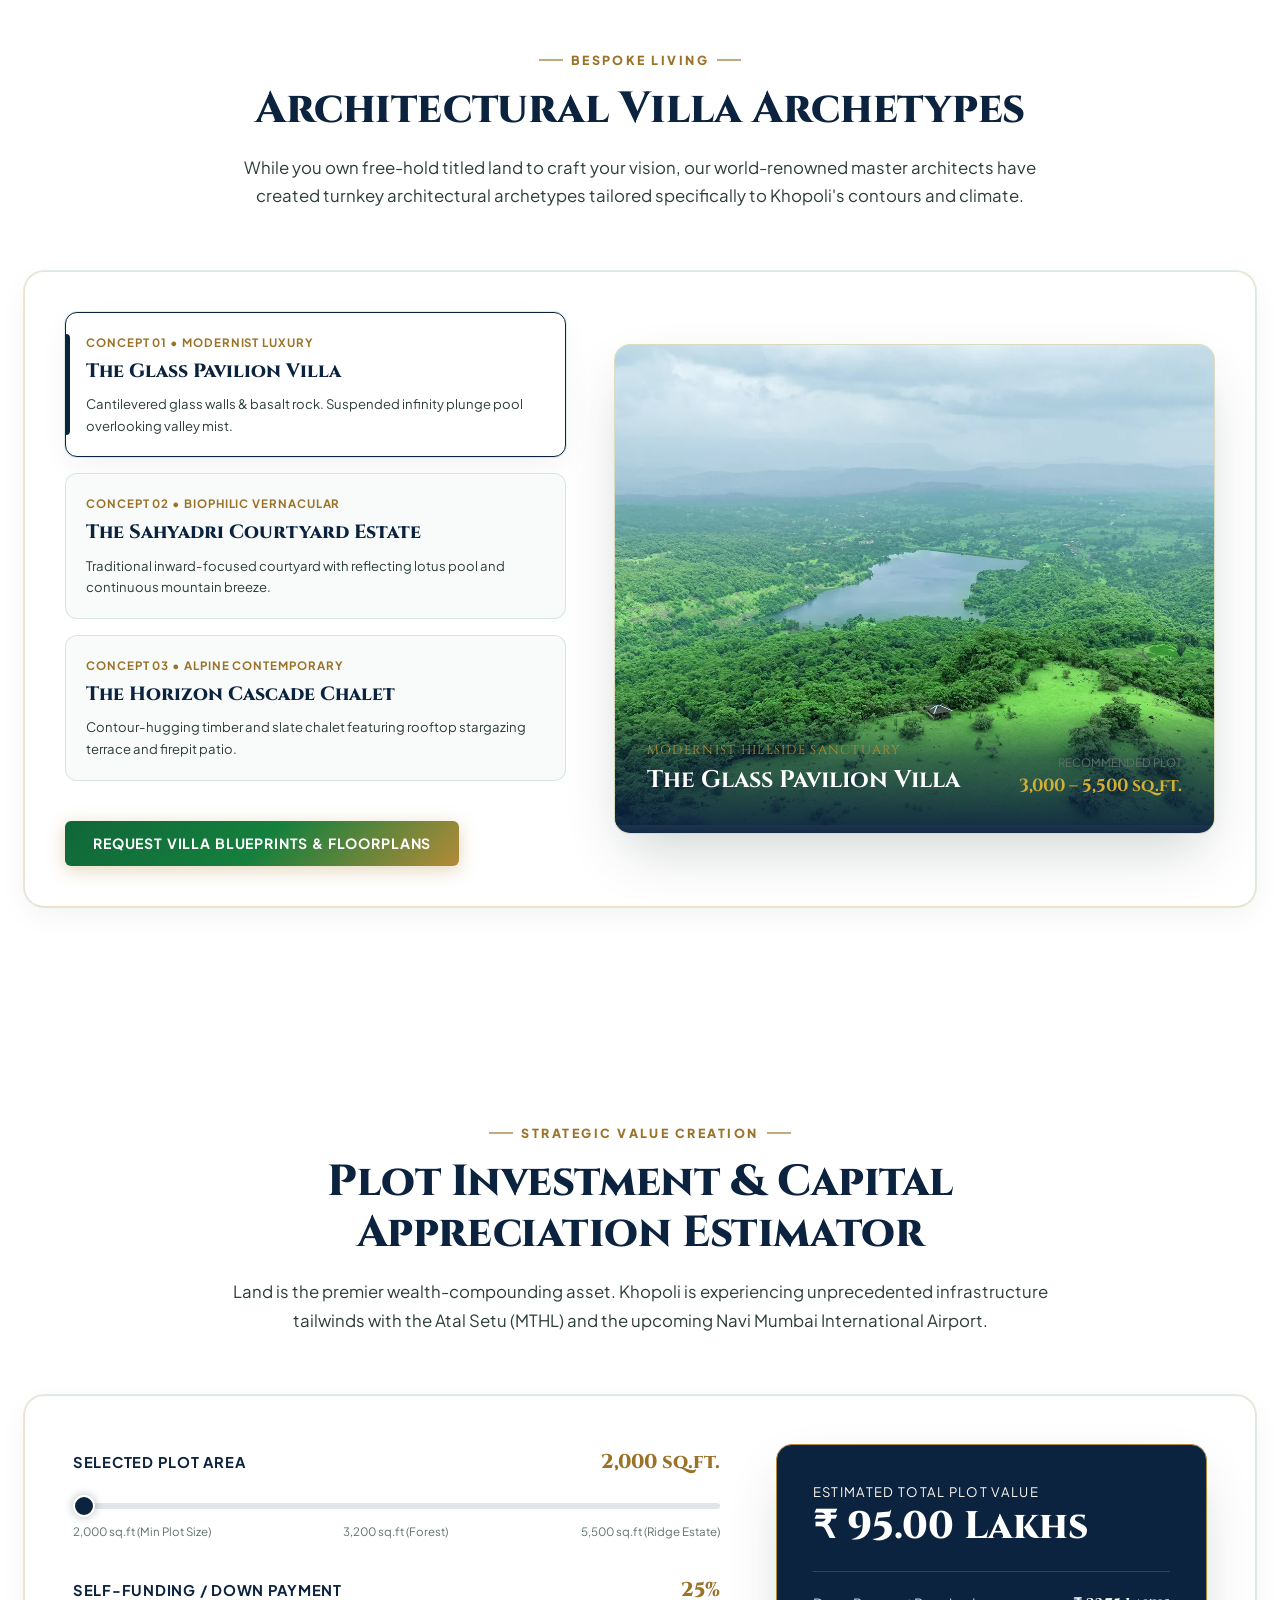
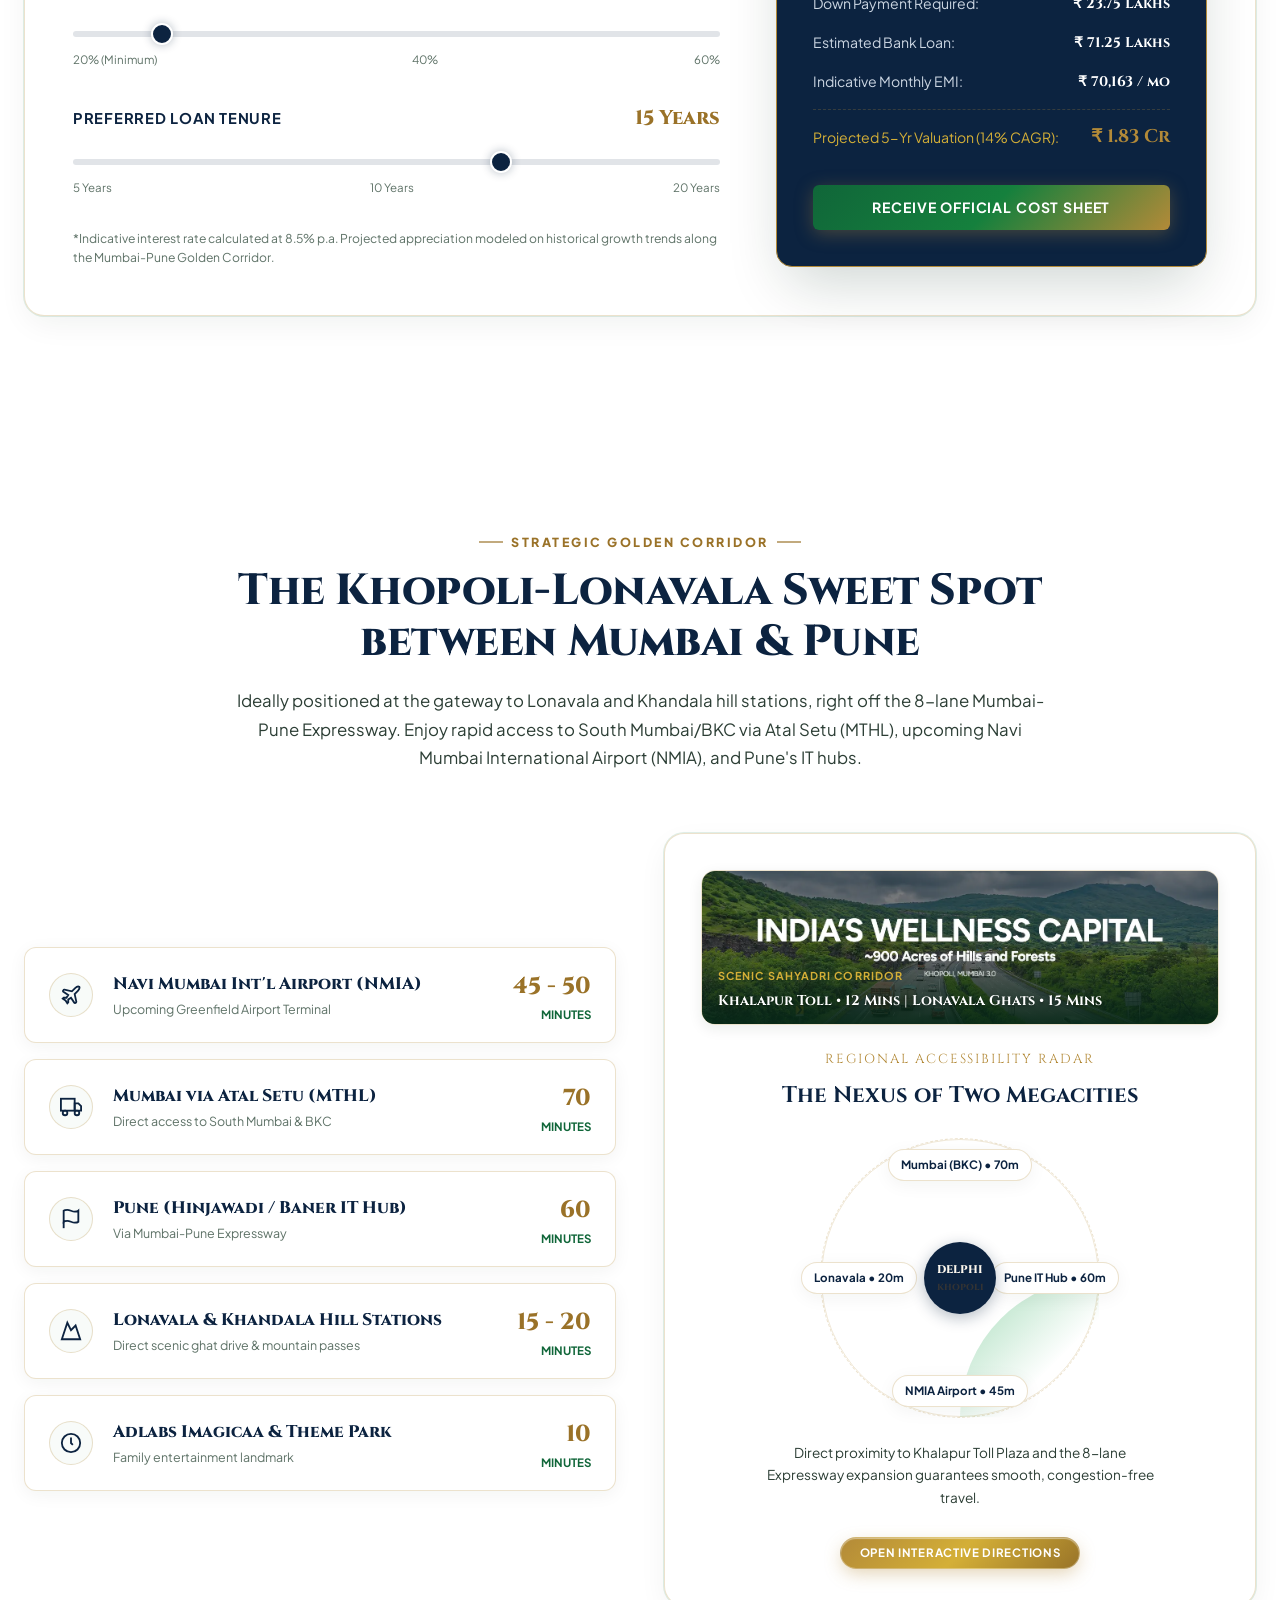
==== commit aa098d3b: "feat(navbar): make glassmorphic pill navbar permanently floating with fixed positioning" ====
--- a/index.html
+++ b/index.html
@@ -175,27 +175,7 @@
   <div id="toast-container" class="toast-container"></div>
 
   <!-- ========================================================================
-       TOP PRESTIGIOUS TRUST TICKER
-       ======================================================================== -->
-  <div class="top-trust-ticker">
-    <div class="ticker-track">
-      <span class="ticker-item"><span class="ticker-dot">✦</span> SHAPOORJI PALLONJI REAL ESTATE (SPRE) • ESTD. 1865</span>
-      <span class="ticker-item"><span class="ticker-dot">✦</span> BUNGALOW PLOTS NEAR LONAVALA &amp; KHOPOLI • MUMBAI-PUNE CORRIDOR</span>
-      <span class="ticker-item"><span class="ticker-dot">✦</span> 100% COLLECTOR APPROVED N.A. FREEHOLD PLOTS (MIN 2,000 SQ.FT) FROM ₹95 LACS*</span>
-      <span class="ticker-item"><span class="ticker-dot">✦</span> 15 MINS TO LONAVALA GHATS • 45 MINS TO NAVI MUMBAI AIRPORT</span>
-      <span class="ticker-item"><span class="ticker-dot">✦</span> 900+ ACRES TOWNSHIP • 380-ACRE PRIVATE BIO-FOREST RESERVE</span>
-      <span class="ticker-item"><span class="ticker-dot">✦</span> 100% CLEAR FREEHOLD RESIDENTIAL 7/12 CONVEYANCE • MAHARERA PP1270002602610</span>
-      <span class="ticker-item"><span class="ticker-dot">✦</span> SHAPOORJI PALLONJI REAL ESTATE (SPRE) • ESTD. 1865</span>
-      <span class="ticker-item"><span class="ticker-dot">✦</span> BUNGALOW PLOTS NEAR LONAVALA &amp; KHOPOLI • MUMBAI-PUNE CORRIDOR</span>
-      <span class="ticker-item"><span class="ticker-dot">✦</span> 100% COLLECTOR APPROVED N.A. FREEHOLD PLOTS (MIN 2,000 SQ.FT) FROM ₹95 LACS*</span>
-      <span class="ticker-item"><span class="ticker-dot">✦</span> 15 MINS TO LONAVALA GHATS • 45 MINS TO NAVI MUMBAI AIRPORT</span>
-      <span class="ticker-item"><span class="ticker-dot">✦</span> 900+ ACRES TOWNSHIP • 380-ACRE PRIVATE BIO-FOREST RESERVE</span>
-      <span class="ticker-item"><span class="ticker-dot">✦</span> 100% CLEAR FREEHOLD RESIDENTIAL 7/12 CONVEYANCE • MAHARERA PP1270002602610</span>
-    </div>
-  </div>
-
-  <!-- ========================================================================
-       REFINED FLOATING PILL NAVBAR (STRICTLY SINGLE LINE)
+       PERMANENT FLOATING GLASSMORPHIC PILL NAVBAR (STRICTLY SINGLE LINE)
        ======================================================================== -->
   <div class="navbar-pill-wrapper" id="navbar-pill-wrapper">
     <header class="navbar">
@@ -382,6 +362,26 @@
 
     </div>
   </section>
+
+  <!-- ========================================================================
+       PRESTIGIOUS TRUST TICKER (MARQUEE RIBBON)
+       ======================================================================== -->
+  <div class="top-trust-ticker">
+    <div class="ticker-track">
+      <span class="ticker-item"><span class="ticker-dot">✦</span> SHAPOORJI PALLONJI REAL ESTATE (SPRE) • ESTD. 1865</span>
+      <span class="ticker-item"><span class="ticker-dot">✦</span> BUNGALOW PLOTS NEAR LONAVALA &amp; KHOPOLI • MUMBAI-PUNE CORRIDOR</span>
+      <span class="ticker-item"><span class="ticker-dot">✦</span> 100% COLLECTOR APPROVED N.A. FREEHOLD PLOTS (MIN 2,000 SQ.FT) FROM ₹95 LACS*</span>
+      <span class="ticker-item"><span class="ticker-dot">✦</span> 15 MINS TO LONAVALA GHATS • 45 MINS TO NAVI MUMBAI AIRPORT</span>
+      <span class="ticker-item"><span class="ticker-dot">✦</span> 900+ ACRES TOWNSHIP • 380-ACRE PRIVATE BIO-FOREST RESERVE</span>
+      <span class="ticker-item"><span class="ticker-dot">✦</span> 100% CLEAR FREEHOLD RESIDENTIAL 7/12 CONVEYANCE • MAHARERA PP1270002602610</span>
+      <span class="ticker-item"><span class="ticker-dot">✦</span> SHAPOORJI PALLONJI REAL ESTATE (SPRE) • ESTD. 1865</span>
+      <span class="ticker-item"><span class="ticker-dot">✦</span> BUNGALOW PLOTS NEAR LONAVALA &amp; KHOPOLI • MUMBAI-PUNE CORRIDOR</span>
+      <span class="ticker-item"><span class="ticker-dot">✦</span> 100% COLLECTOR APPROVED N.A. FREEHOLD PLOTS (MIN 2,000 SQ.FT) FROM ₹95 LACS*</span>
+      <span class="ticker-item"><span class="ticker-dot">✦</span> 15 MINS TO LONAVALA GHATS • 45 MINS TO NAVI MUMBAI AIRPORT</span>
+      <span class="ticker-item"><span class="ticker-dot">✦</span> 900+ ACRES TOWNSHIP • 380-ACRE PRIVATE BIO-FOREST RESERVE</span>
+      <span class="ticker-item"><span class="ticker-dot">✦</span> 100% CLEAR FREEHOLD RESIDENTIAL 7/12 CONVEYANCE • MAHARERA PP1270002602610</span>
+    </div>
+  </div>
 
   <!-- ========================================================================
        KEY STATS STRIP
--- a/styles.css
+++ b/styles.css
@@ -210,32 +210,32 @@
    REFINED FLOATING PILL NAVBAR
    ========================================================================== */
 .navbar-pill-wrapper {
-  position: sticky;
-  top: 0.85rem;
+  position: fixed;
+  top: 1.15rem;
   left: 0;
   width: 100%;
   z-index: 1000;
-  padding: 0 1.25rem;
+  padding: 0 1.5rem;
   pointer-events: none;
-  transition: all 0.4s cubic-bezier(0.16, 1, 0.3, 1);
+  transition: all 0.35s cubic-bezier(0.16, 1, 0.3, 1);
 }
 
 .navbar {
   pointer-events: auto;
-  max-width: 1440px;
+  max-width: 1380px;
   margin: 0 auto;
   position: relative;
   background: linear-gradient(135deg, rgba(255, 255, 255, 0.88) 0%, rgba(255, 255, 255, 0.68) 50%, rgba(244, 253, 248, 0.8) 100%);
   backdrop-filter: blur(28px) saturate(210%);
   -webkit-backdrop-filter: blur(28px) saturate(210%);
-  border: 1px solid rgba(255, 255, 255, 0.88);
+  border: 1px solid rgba(255, 255, 255, 0.92);
   border-radius: 9999px;
-  padding: 0.35rem 1.05rem;
+  padding: 0.38rem 1.1rem;
   box-shadow: 
-    0 16px 45px -8px rgba(6, 40, 23, 0.12),
+    0 20px 50px -10px rgba(6, 40, 23, 0.16),
     0 0 0 1px rgba(255, 255, 255, 0.95) inset,
-    0 1px 3px rgba(0, 0, 0, 0.04),
-    0 4px 18px rgba(16, 133, 73, 0.08);
+    0 2px 8px rgba(0, 0, 0, 0.04),
+    0 8px 30px rgba(16, 133, 73, 0.1);
   transition: all 0.35s cubic-bezier(0.16, 1, 0.3, 1);
   overflow: hidden;
 }
@@ -264,15 +264,16 @@
   opacity: 1;
 }
 
+.navbar.scrolled,
 .navbar-pill-wrapper.scrolled .navbar {
   background: linear-gradient(135deg, rgba(255, 255, 255, 0.96) 0%, rgba(255, 255, 255, 0.88) 100%);
   backdrop-filter: blur(32px) saturate(240%);
   -webkit-backdrop-filter: blur(32px) saturate(240%);
-  border-color: rgba(16, 133, 73, 0.25);
+  border-color: rgba(16, 133, 73, 0.28);
   box-shadow: 
-    0 22px 52px -6px rgba(6, 40, 23, 0.18),
+    0 24px 55px -6px rgba(6, 40, 23, 0.22),
     0 0 0 1px rgba(255, 255, 255, 0.98) inset,
-    0 0 24px rgba(16, 133, 73, 0.12);
+    0 0 28px rgba(16, 133, 73, 0.14);
   transform: translateY(-2px);
 }
 
@@ -592,7 +593,7 @@
    ========================================================================== */
 .hero-section {
   position: relative;
-  padding: 6.5rem 0 3.5rem 0;
+  padding: 7.25rem 0 3.85rem 0;
   overflow: hidden;
   background: radial-gradient(circle at 75% 30%, rgba(16, 133, 73, 0.08) 0%, transparent 60%), #FFFFFF;
 }
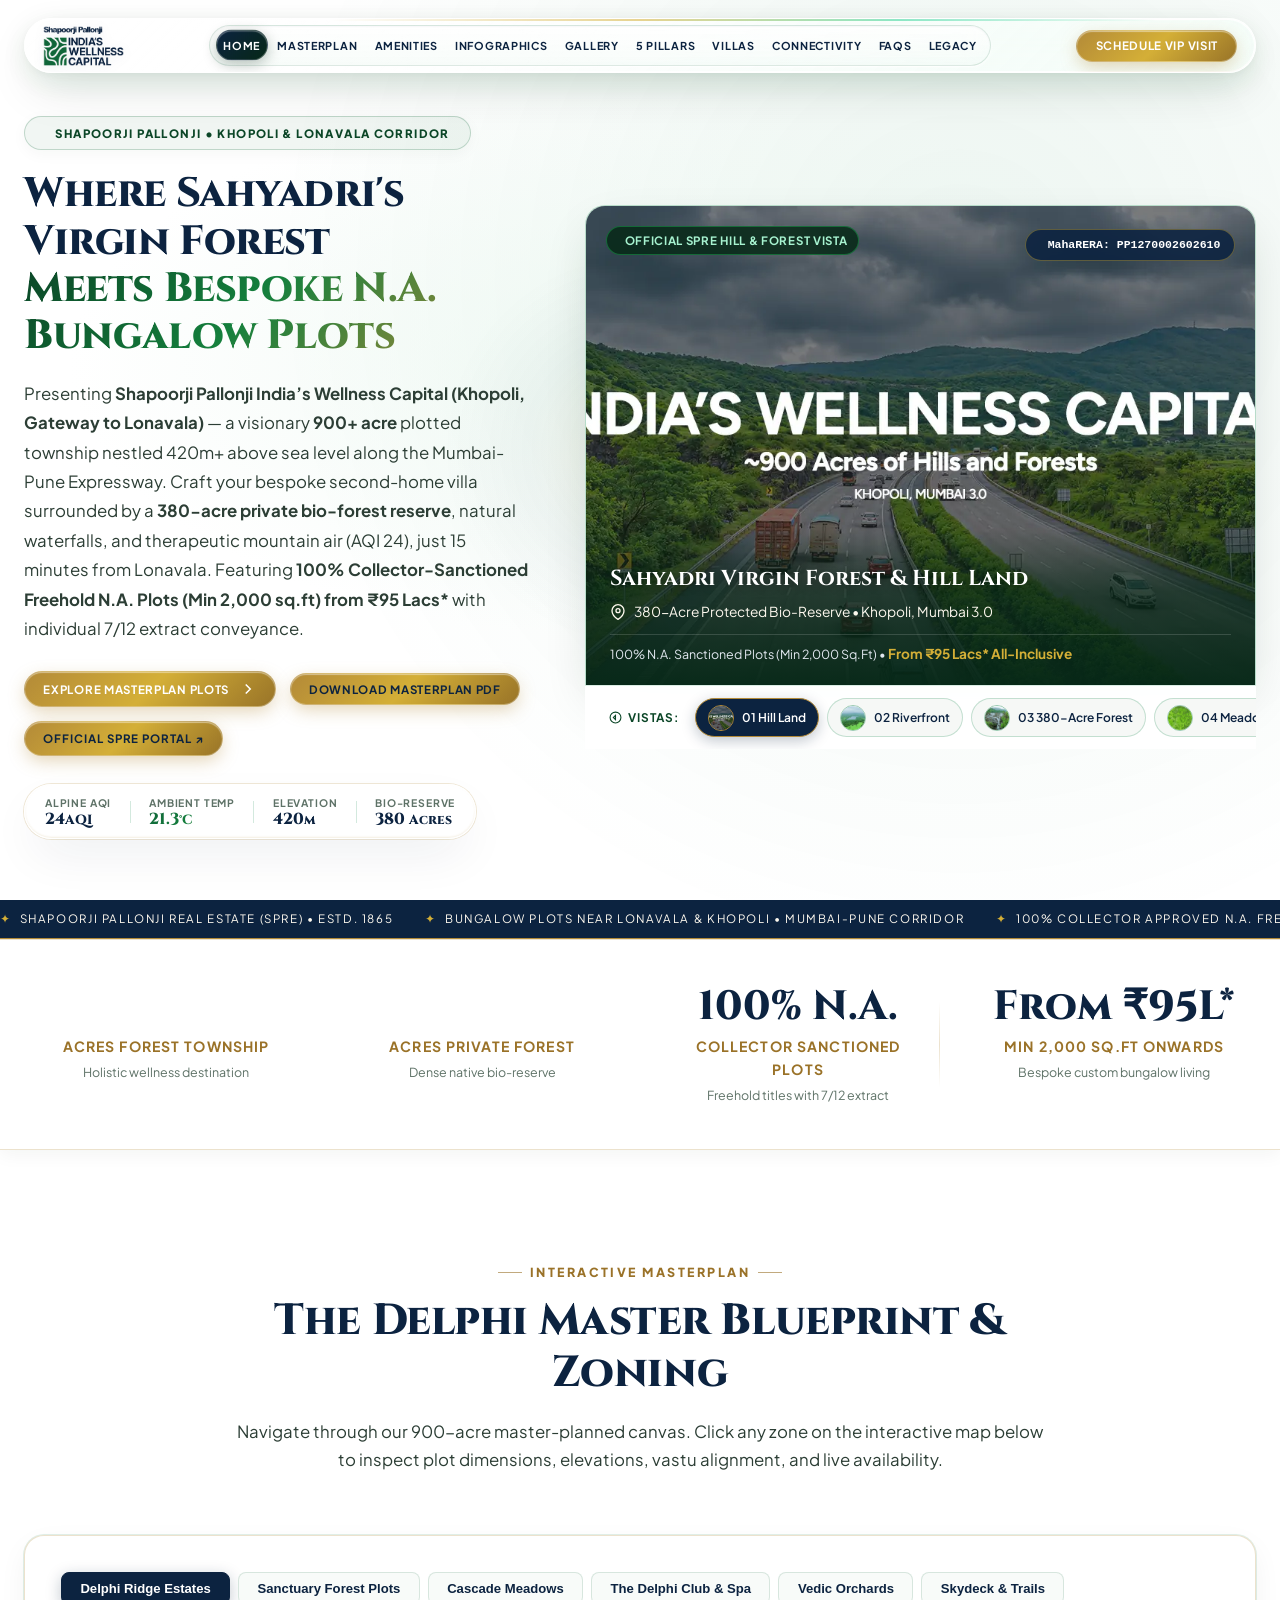
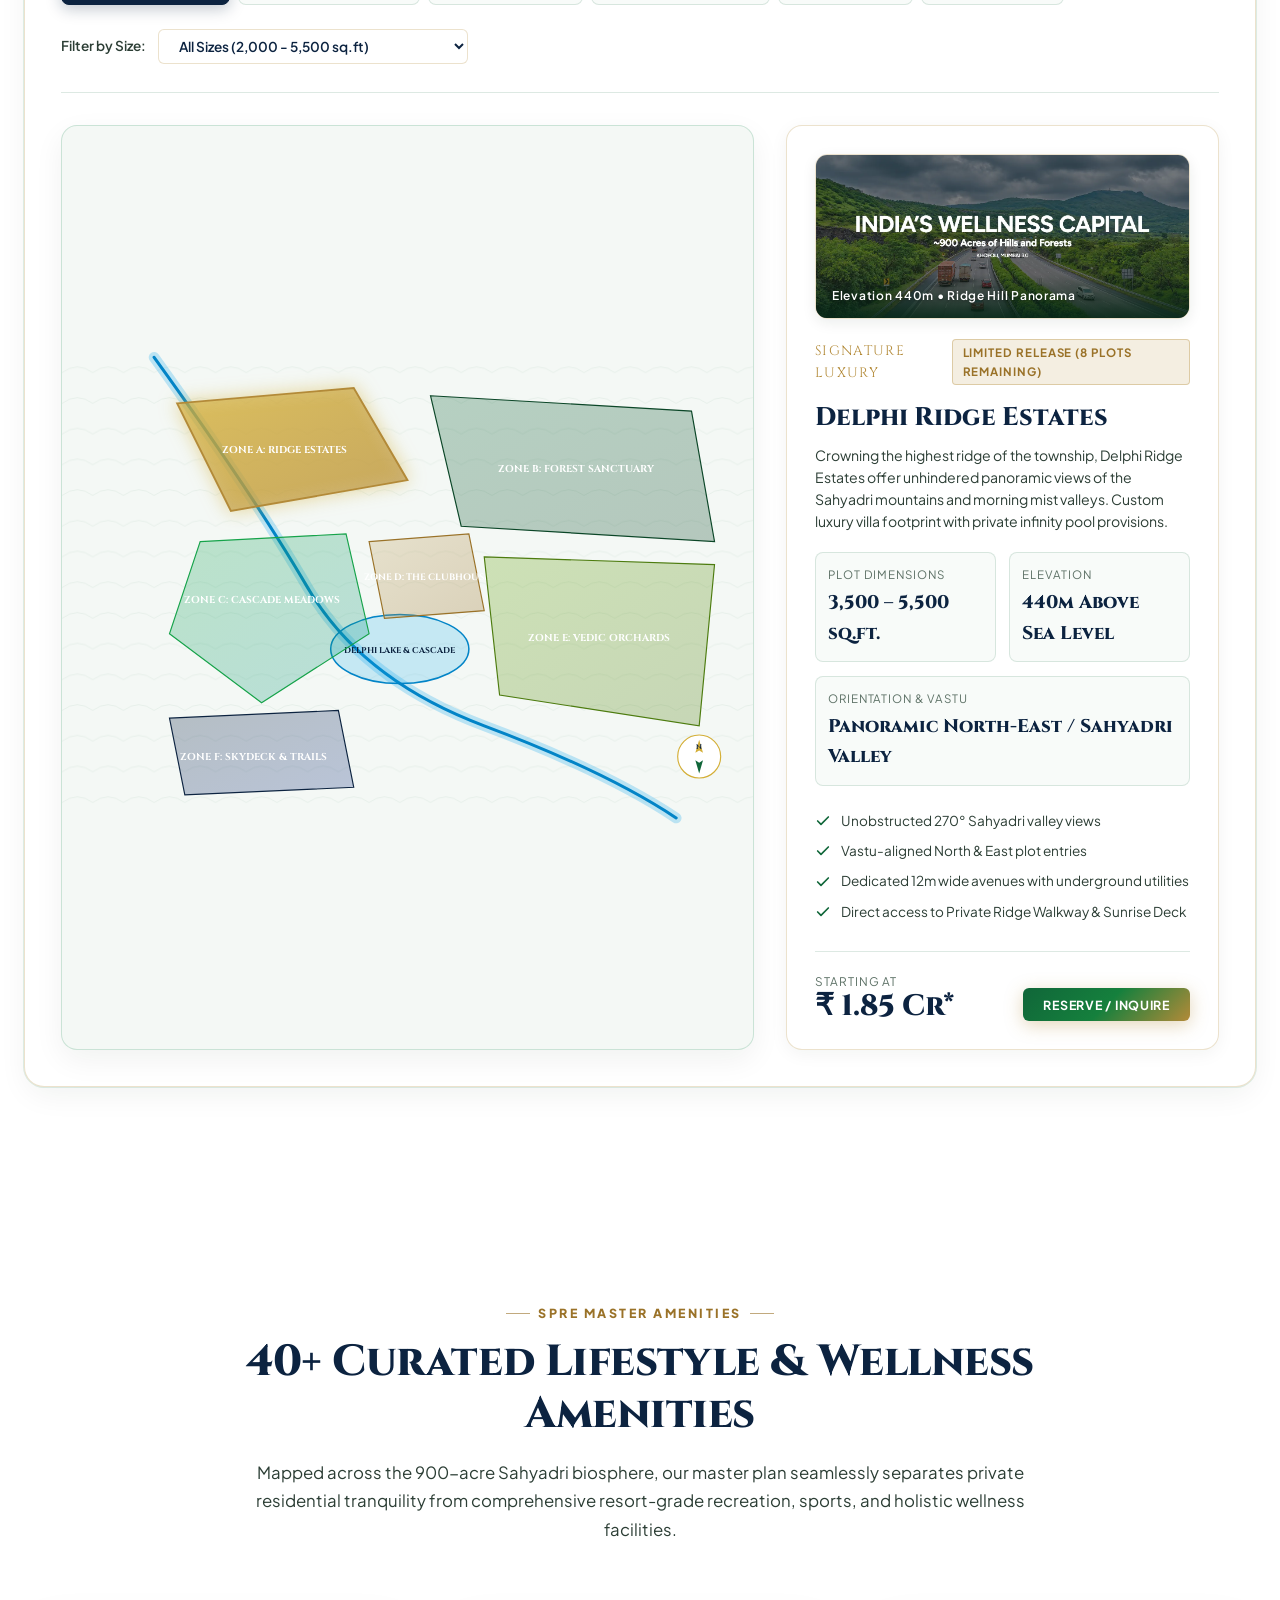
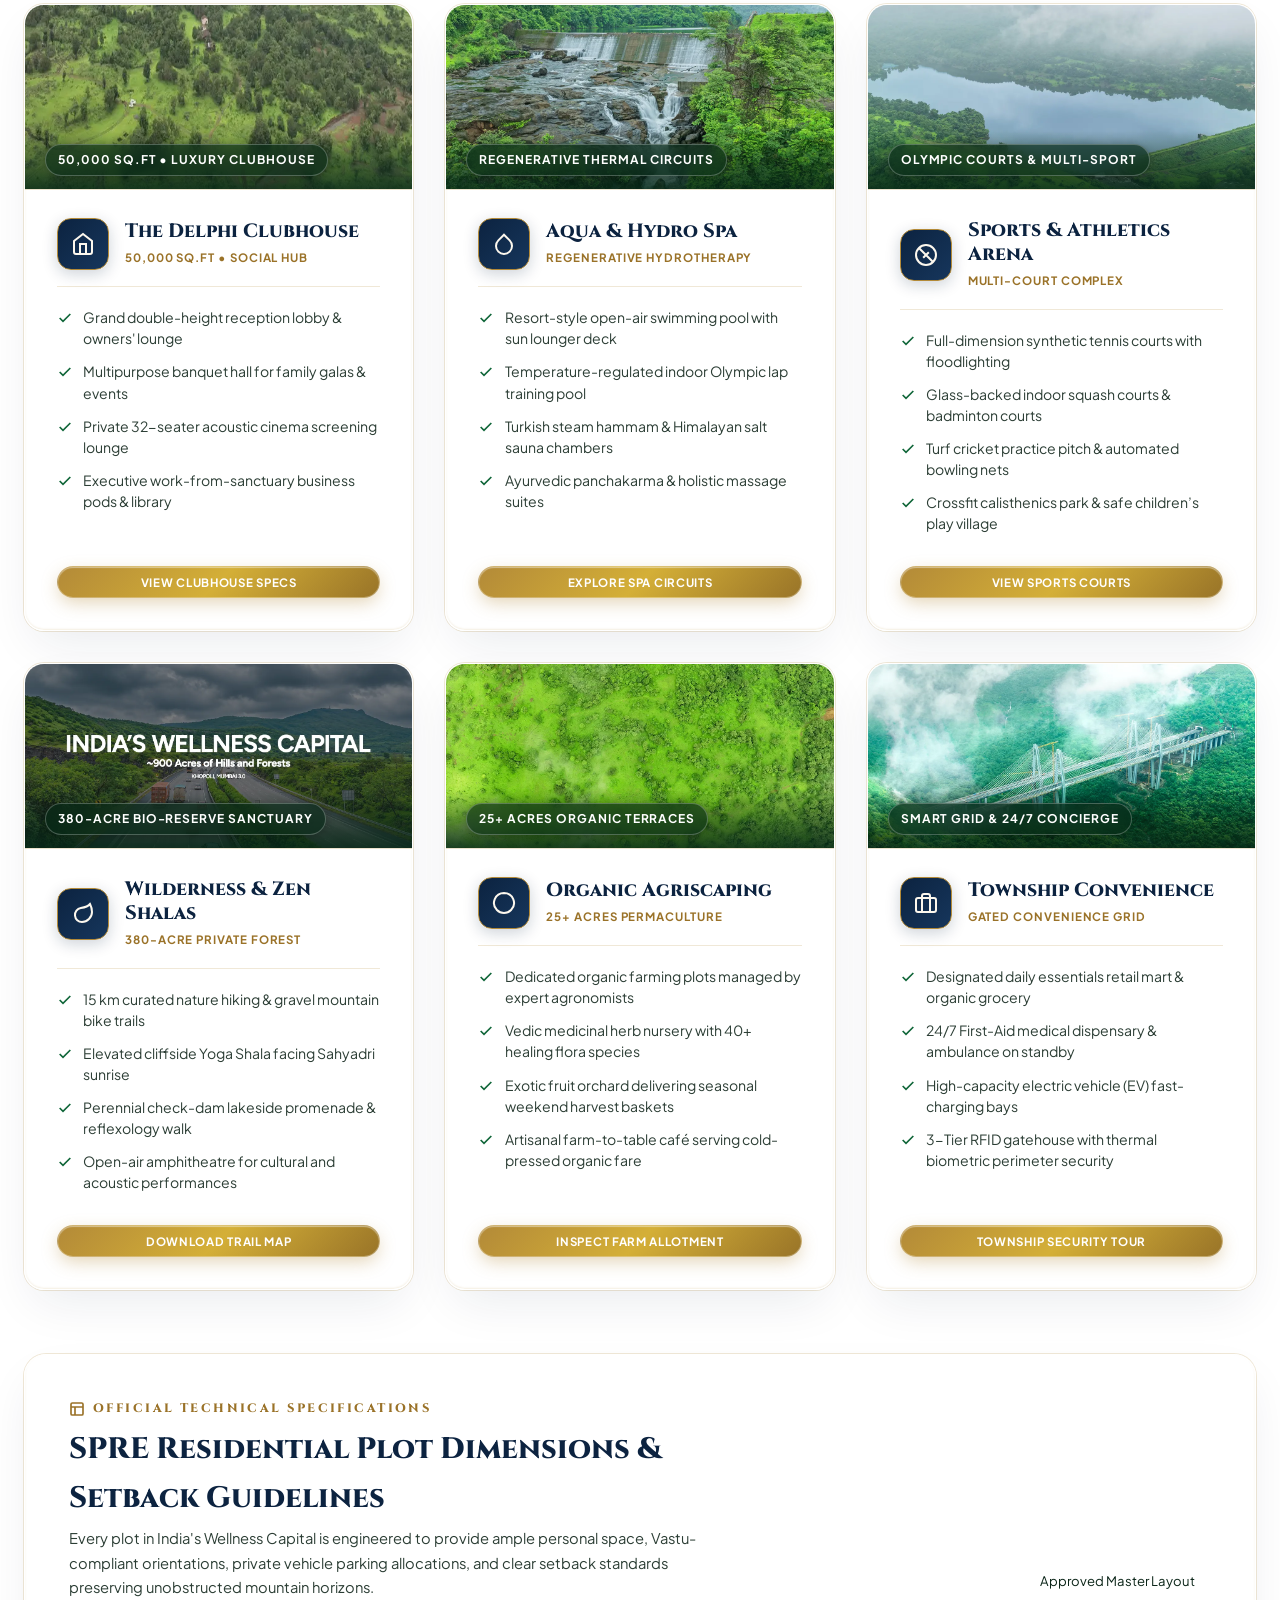
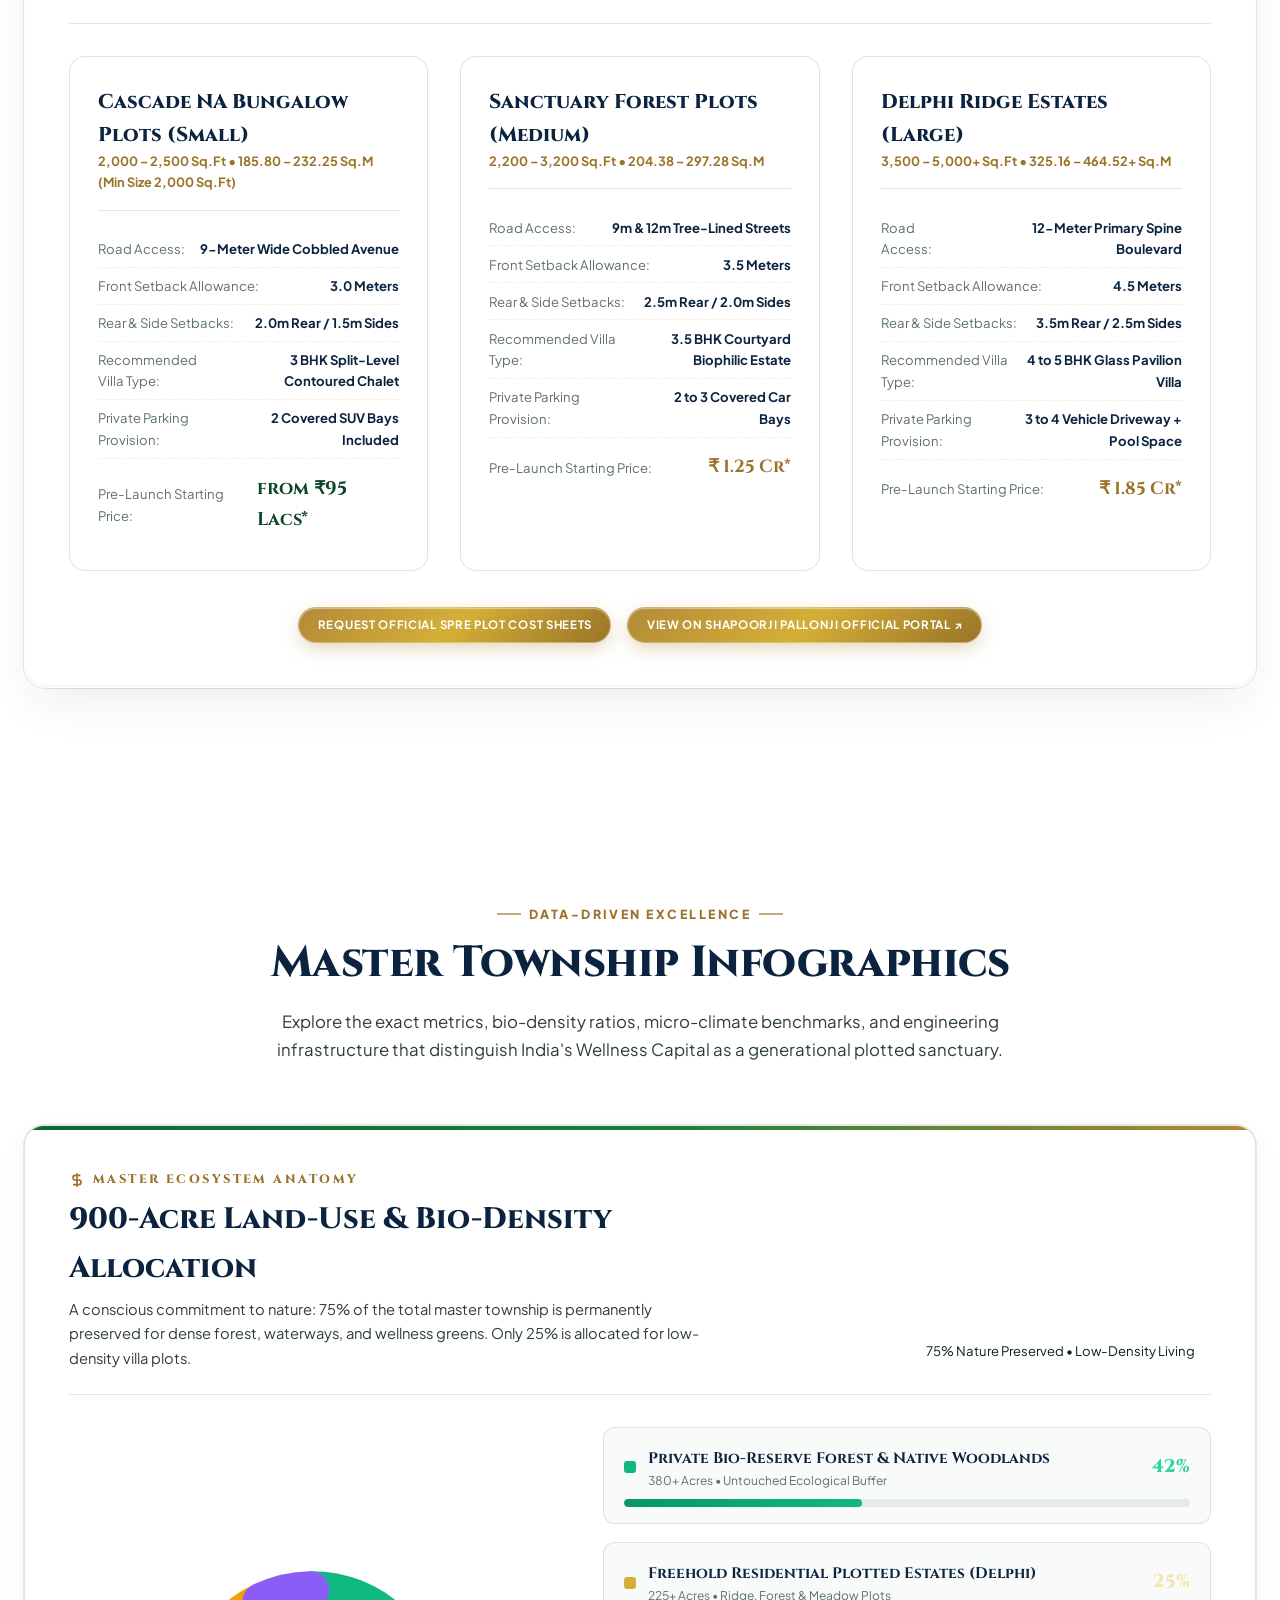
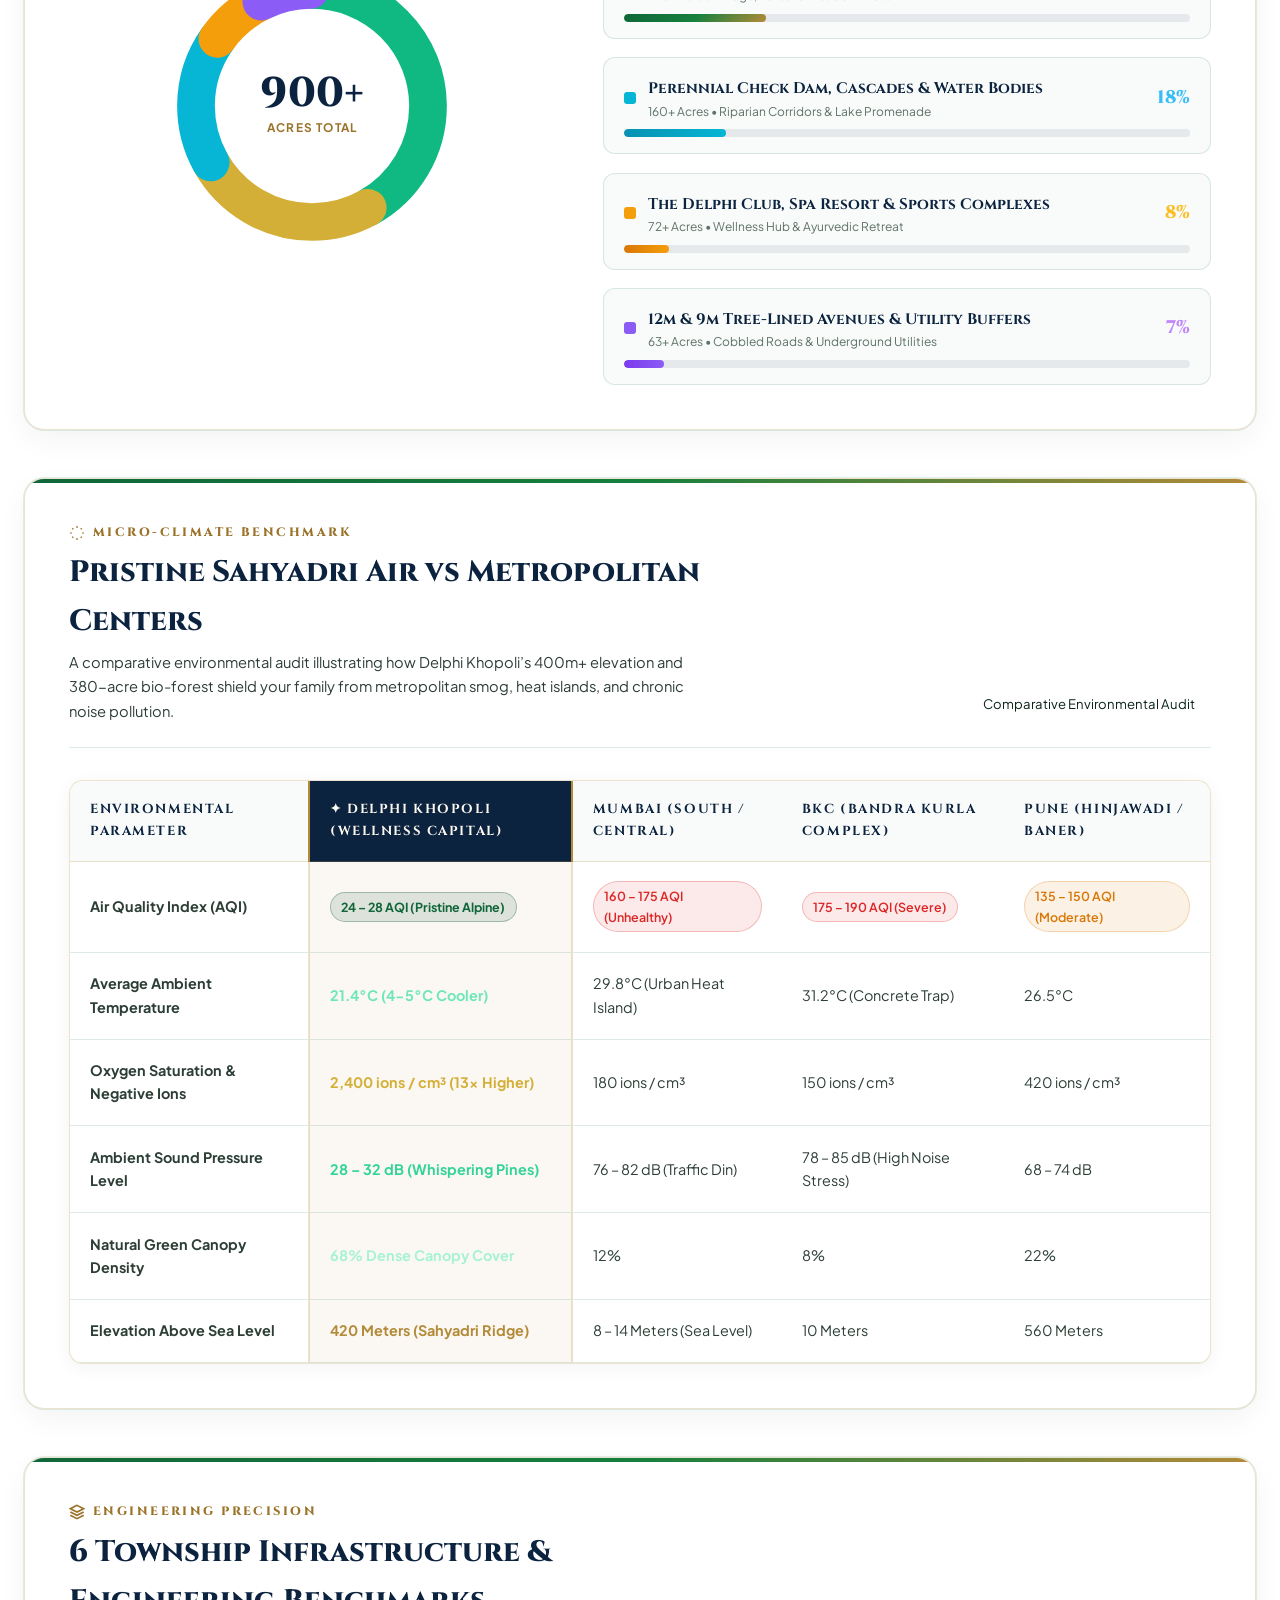
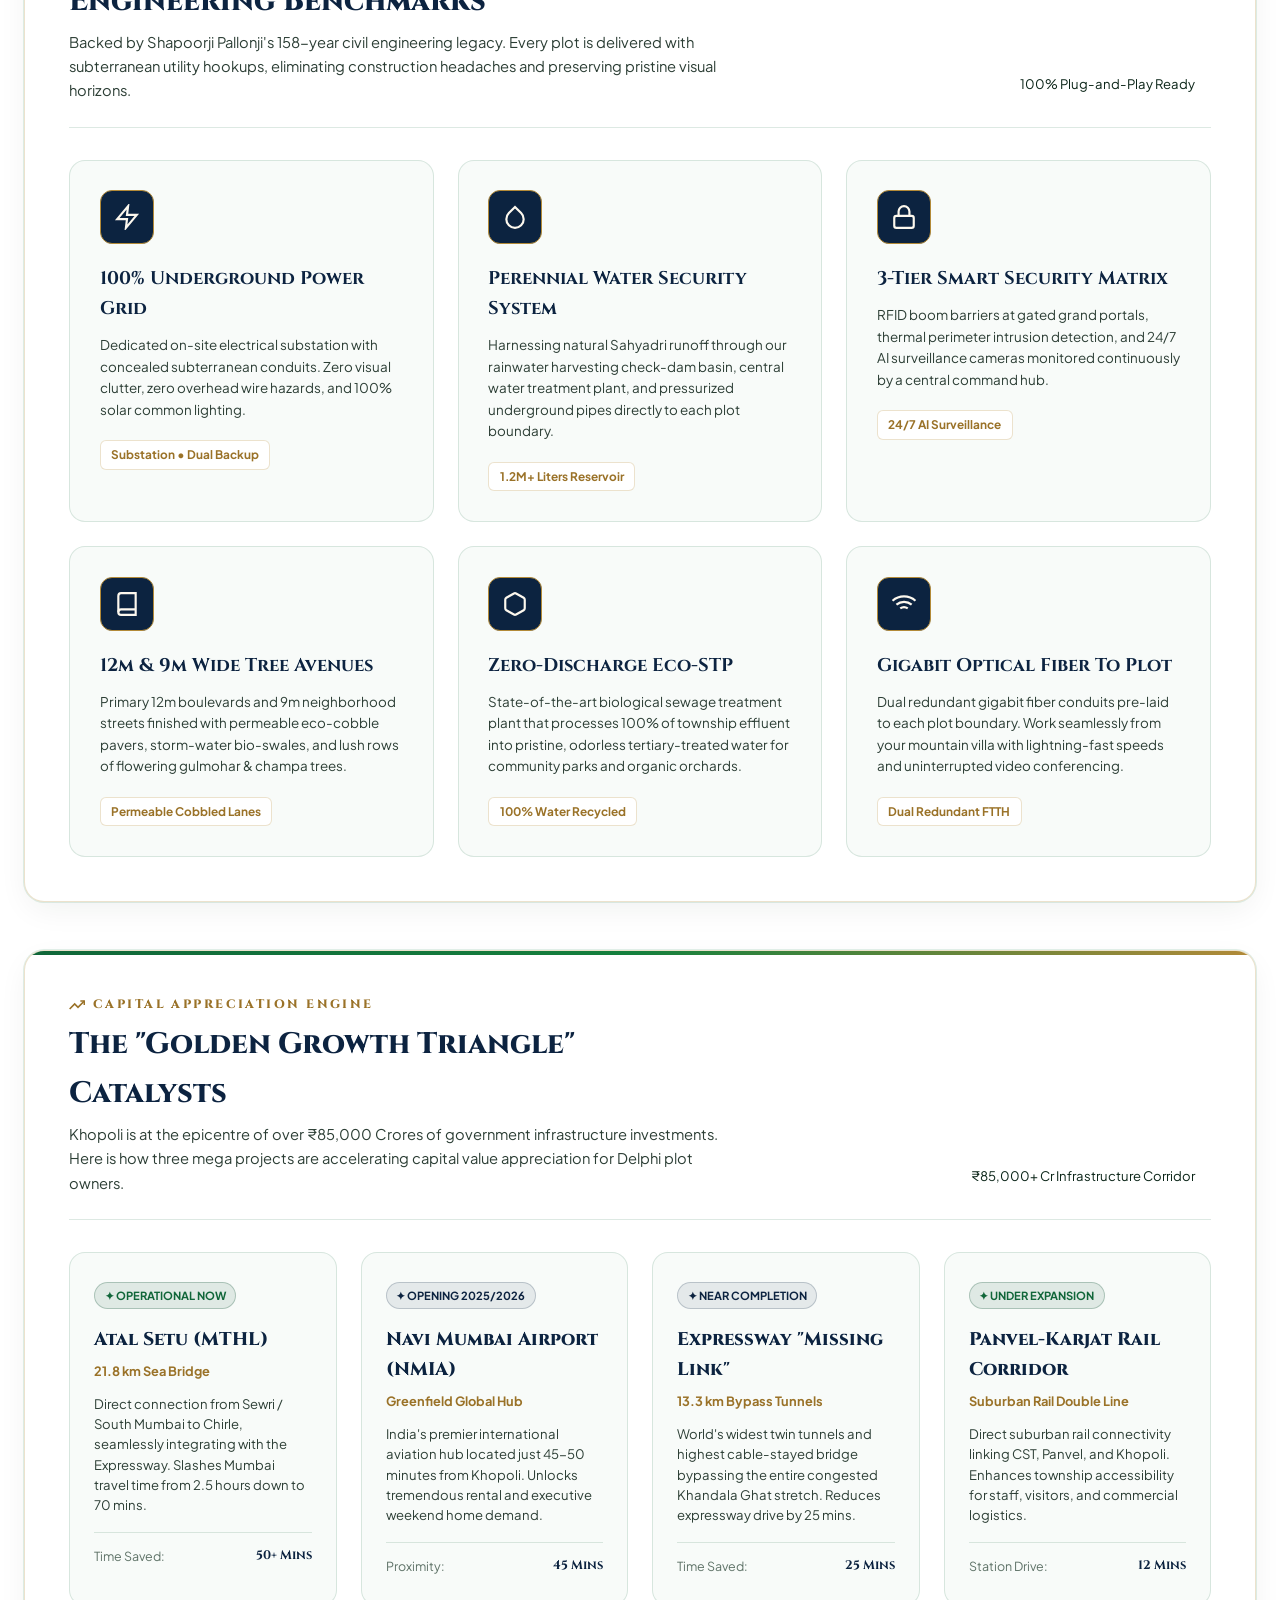
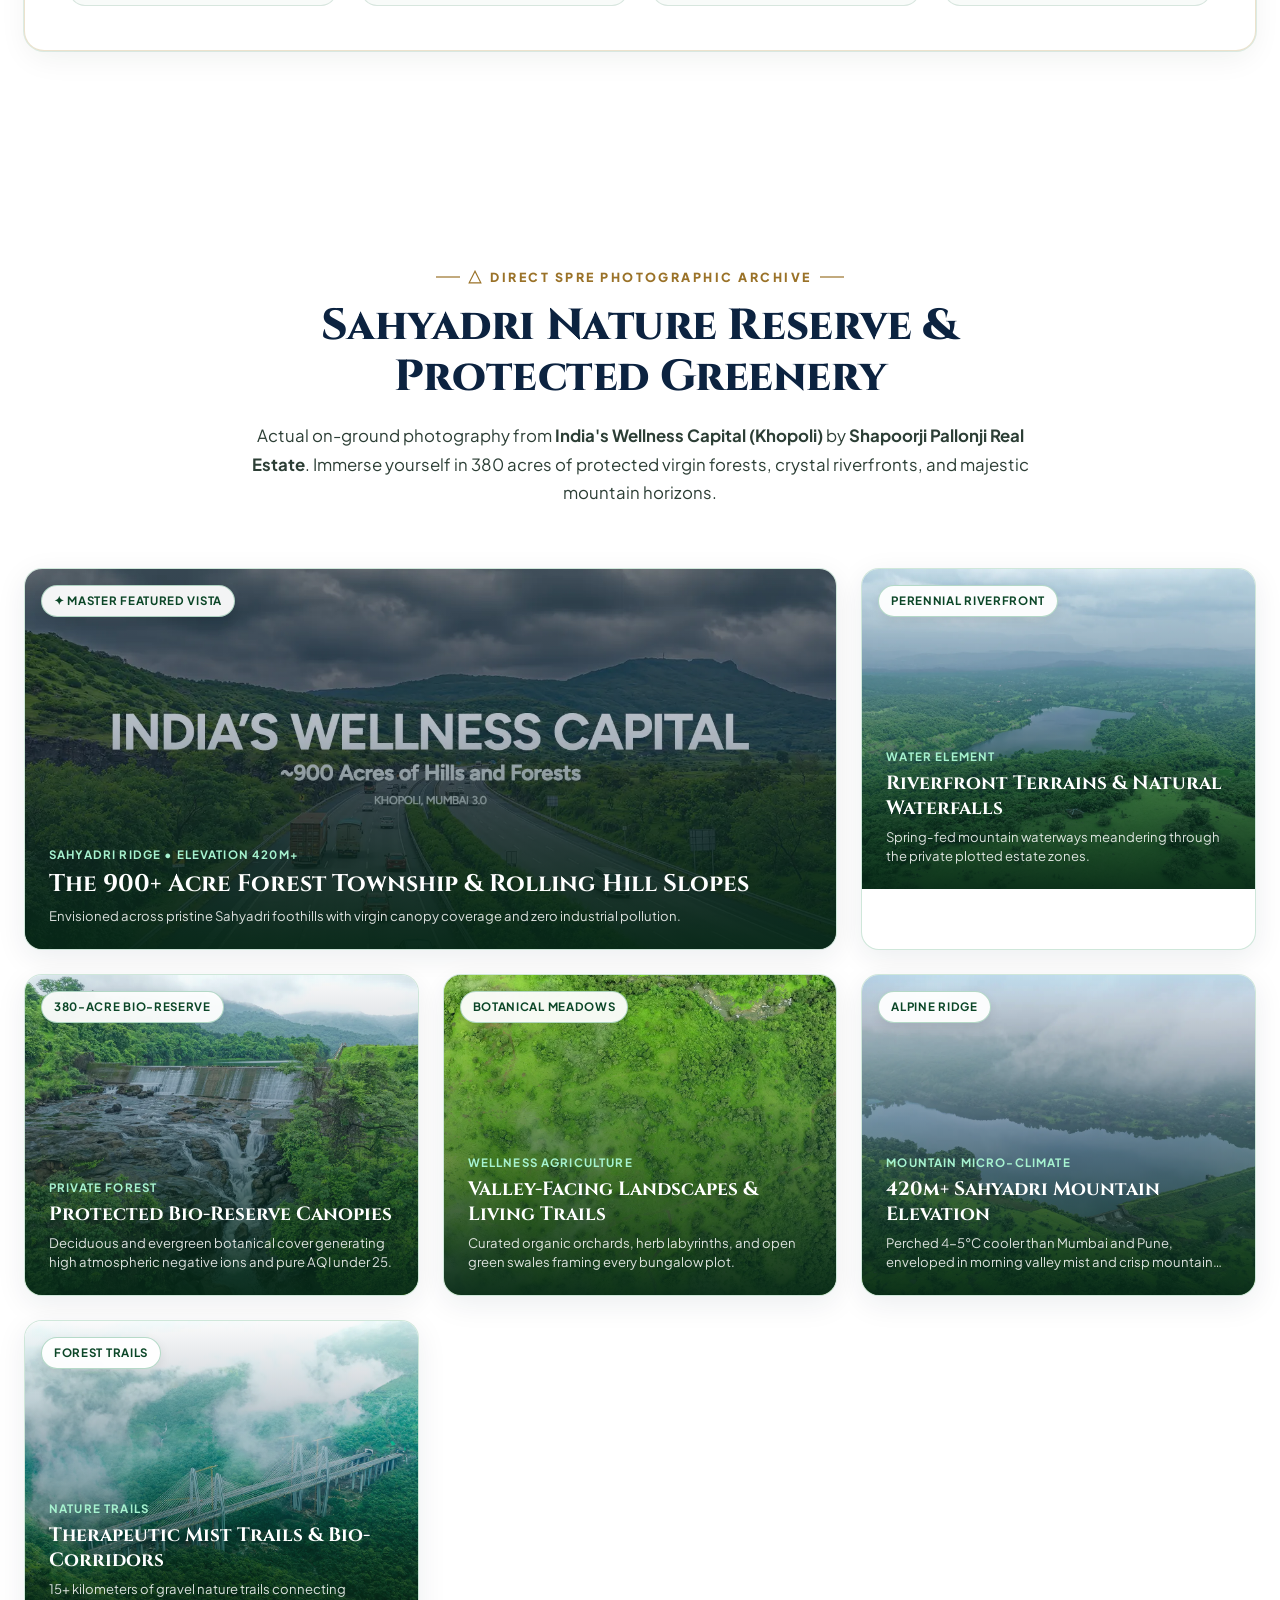
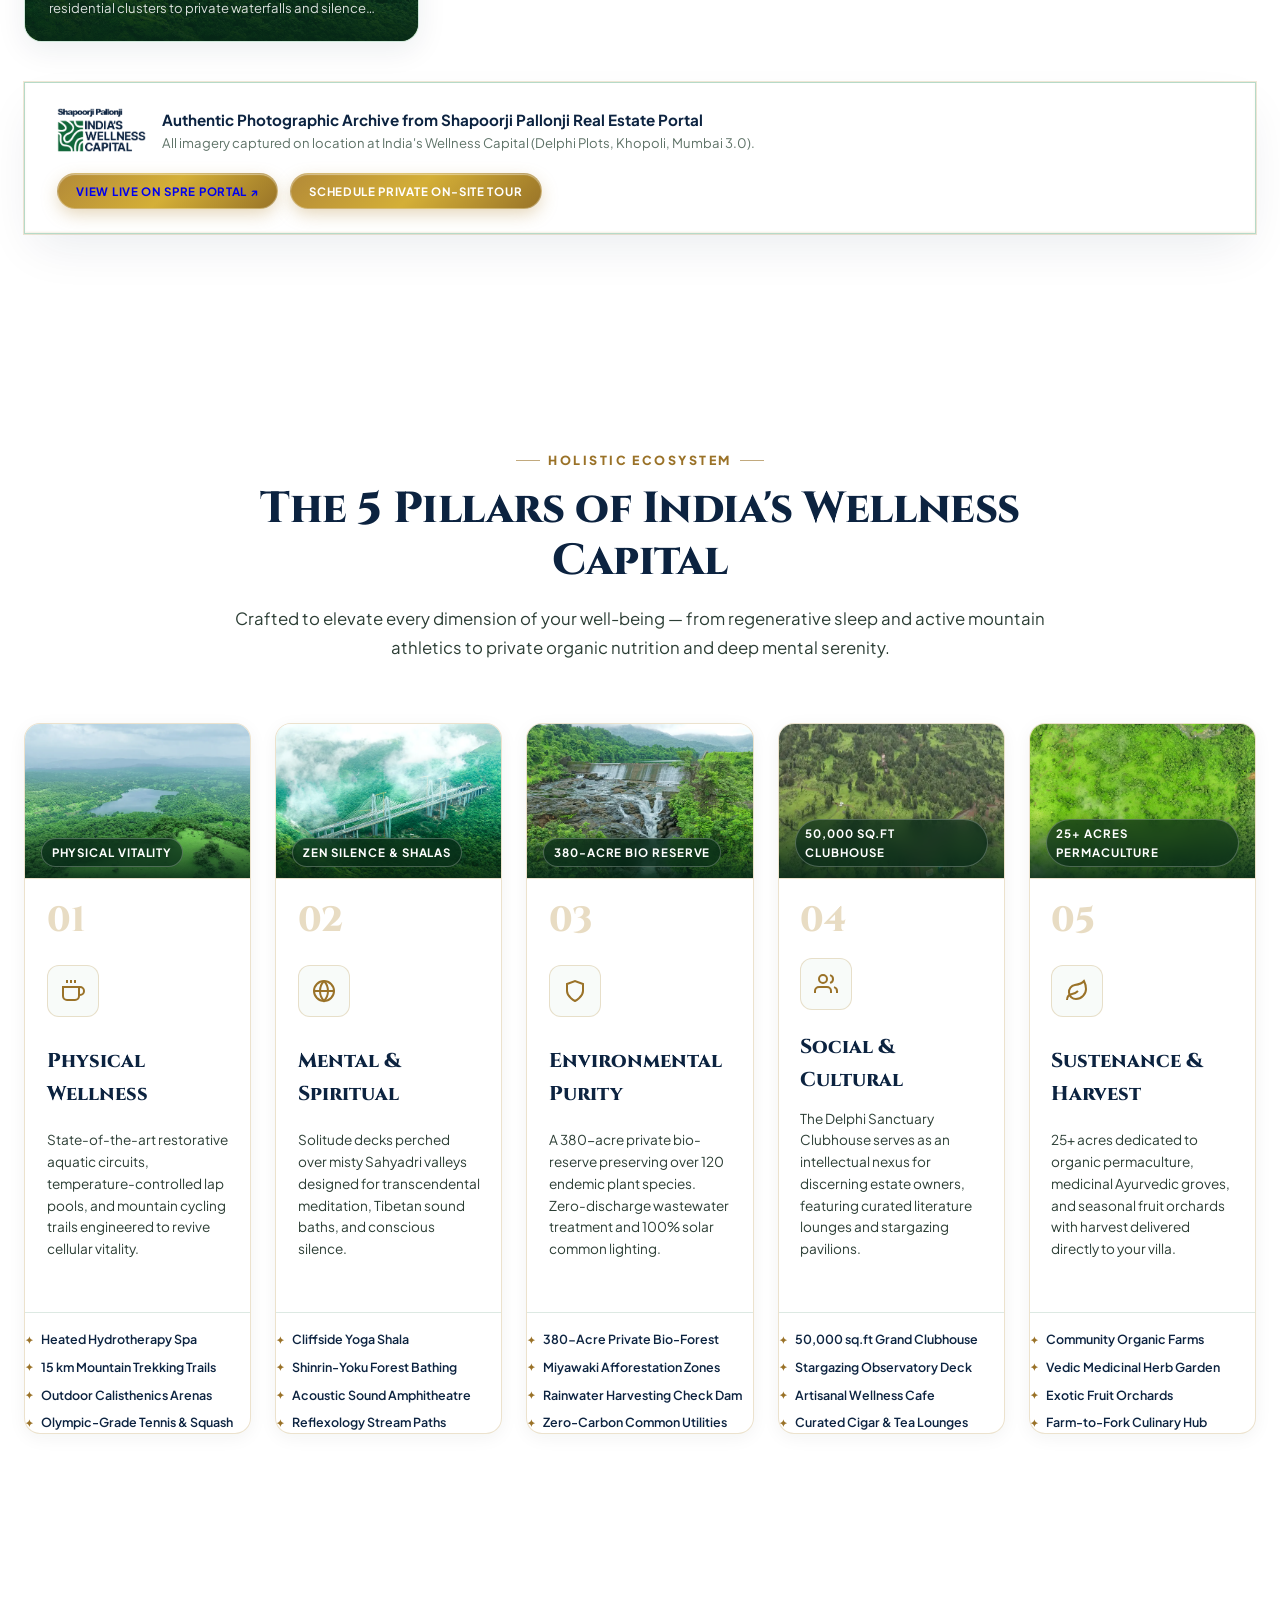
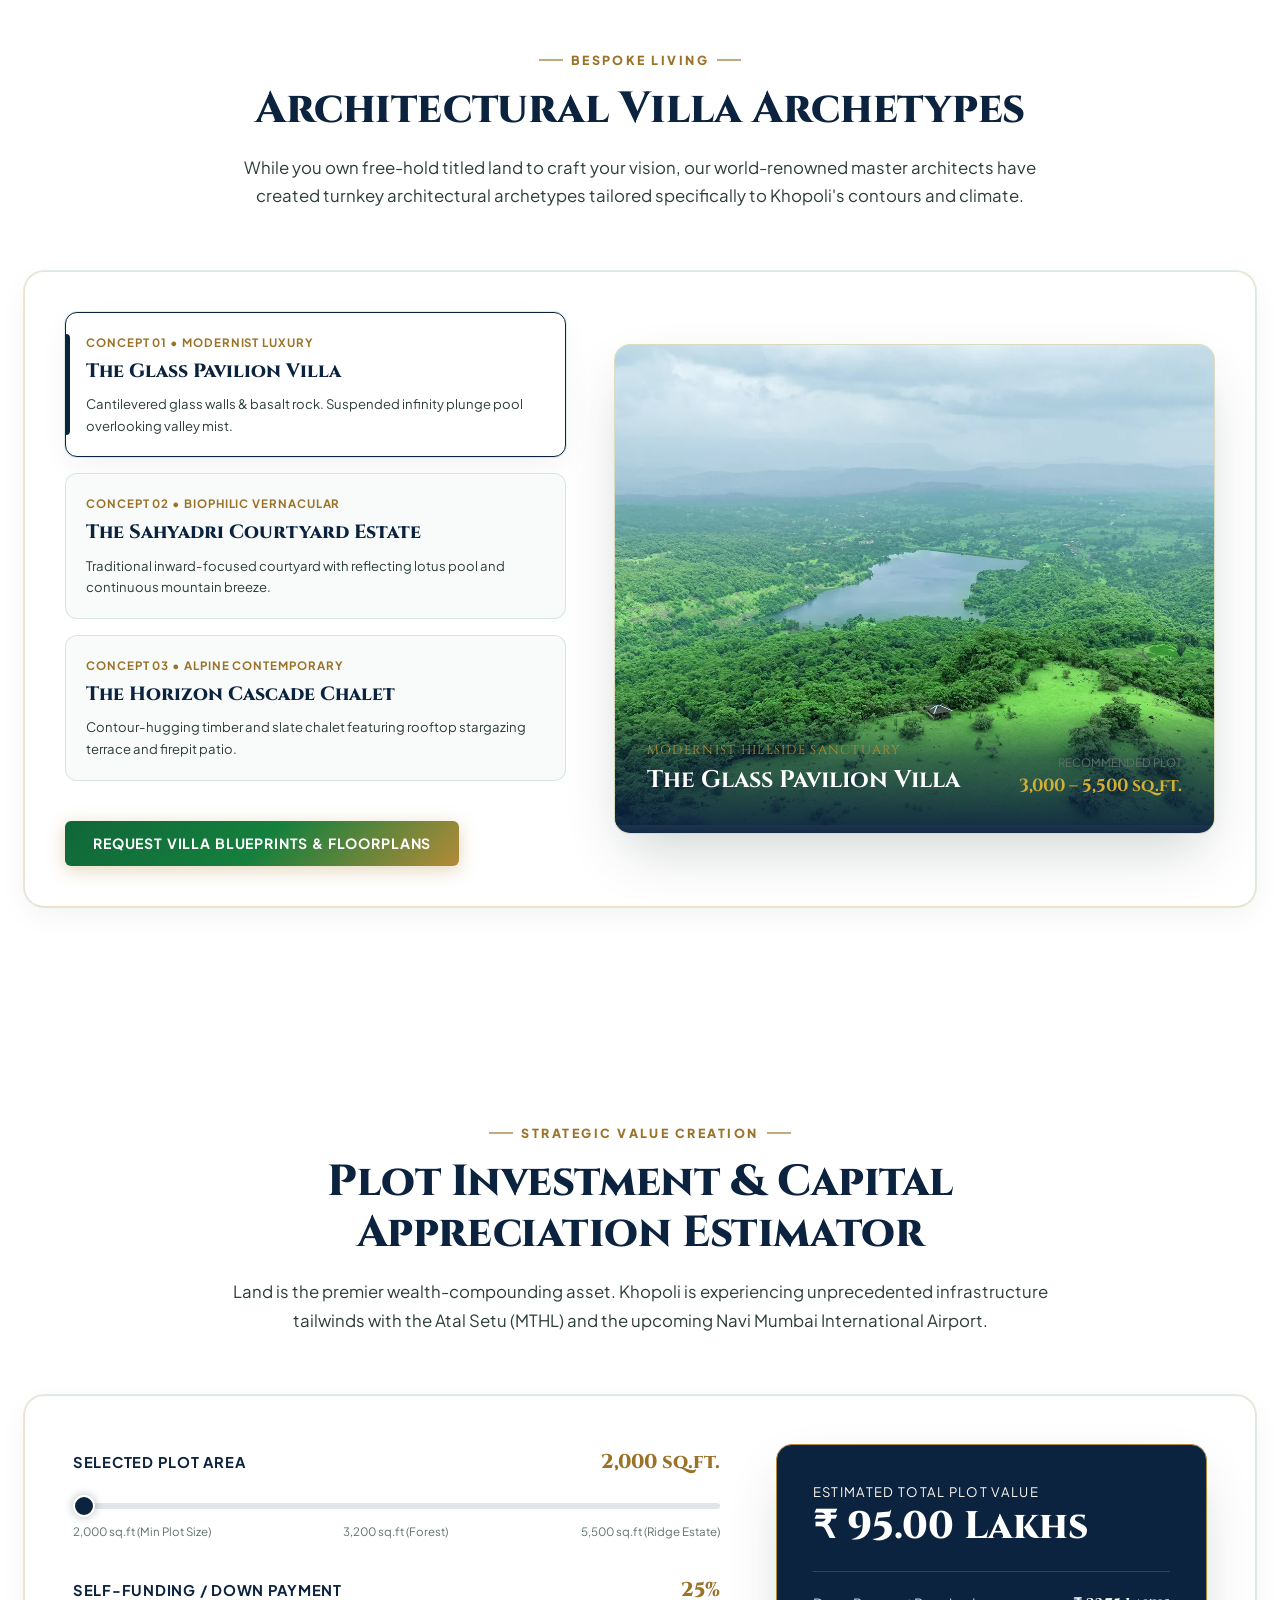
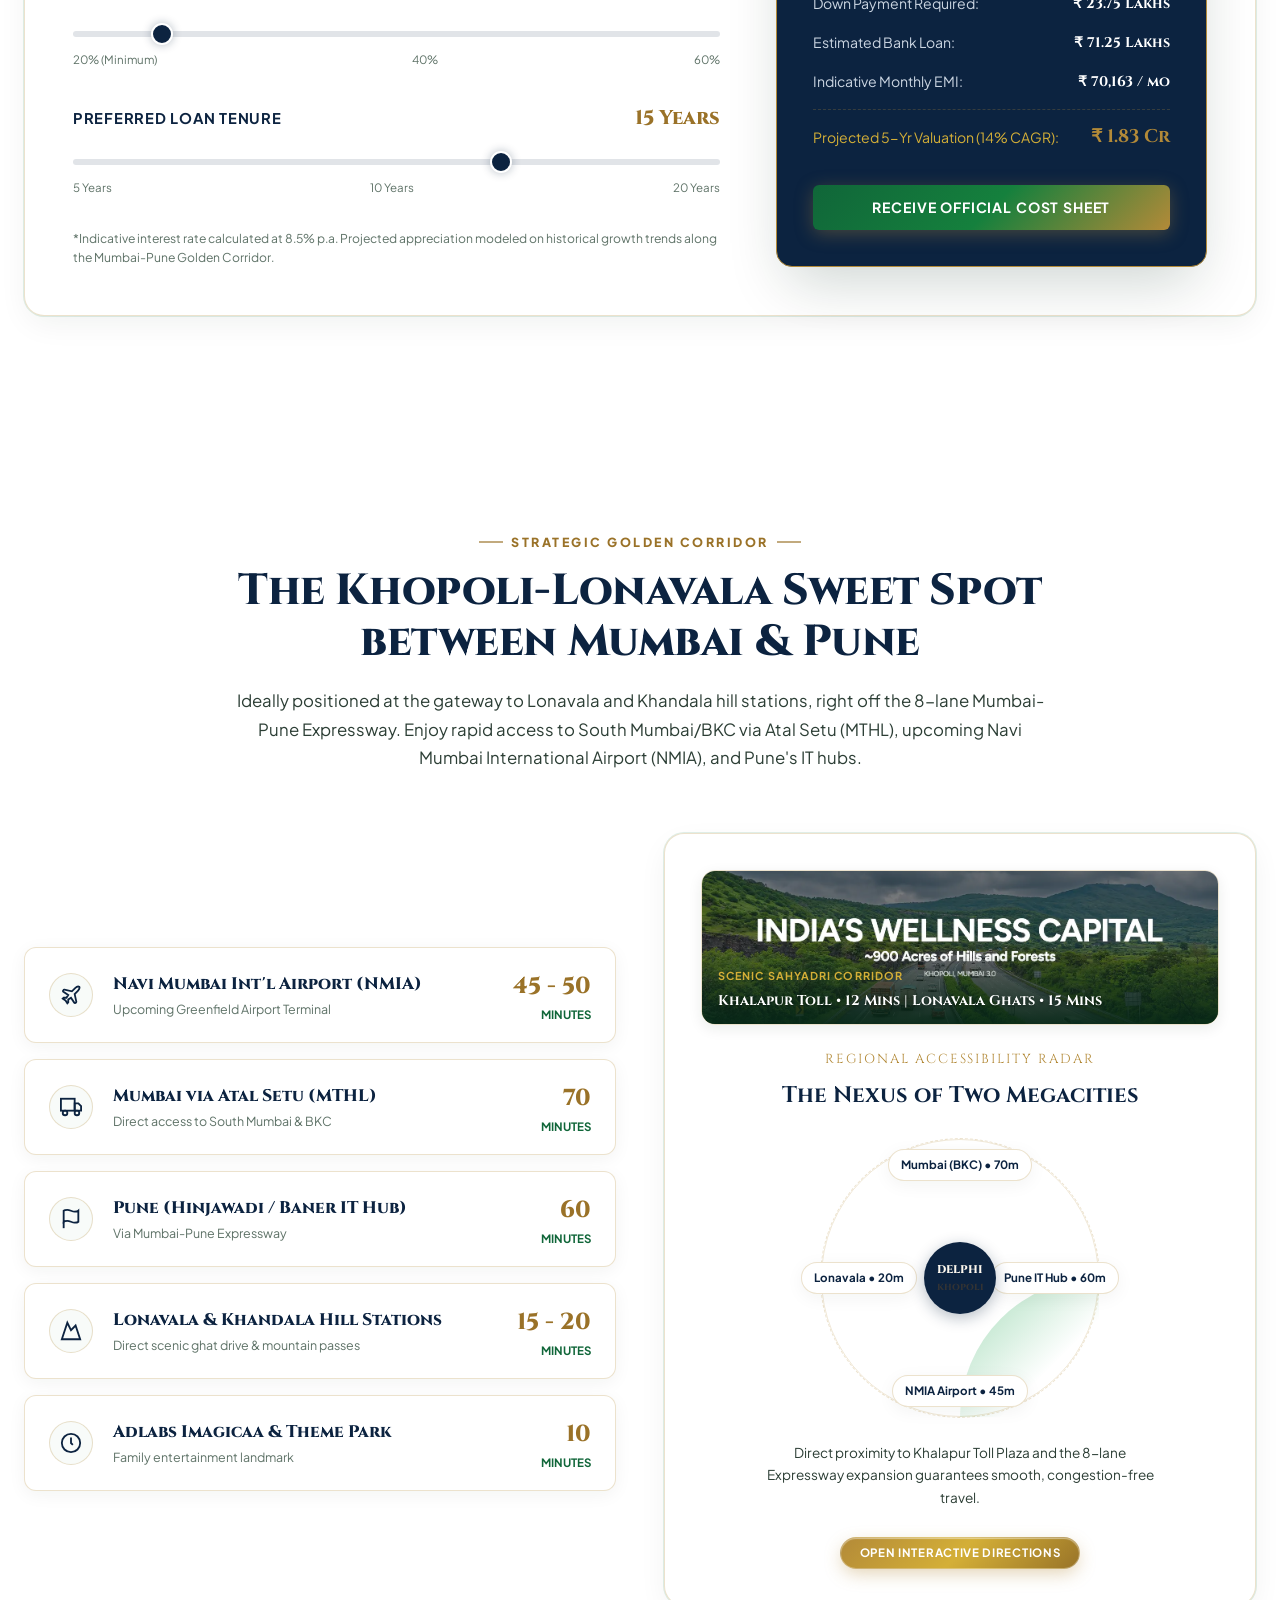
==== commit 7e7894fd: "feat(seo): clean URLs focused on shapoorji pallonji khopoli plots near lonavala without hash fragmen" ====
--- a/index.html
+++ b/index.html
@@ -14,8 +14,9 @@
   <meta http-equiv="X-Content-Type-Options" content="nosniff">
   <meta name="referrer" content="strict-origin-when-cross-origin">
 
-  <!-- Canonical URL -->
+  <!-- Canonical URL & Base Path -->
   <link rel="canonical" href="https://shapoorjitownship.in/">
+  <base href="/">
 
   <!-- OpenGraph Metadata for shapoorjitownship.in -->
   <meta property="og:type" content="website">
@@ -181,23 +182,23 @@
     <header class="navbar">
       <div class="nav-inner">
         <!-- Official Brand Logo (Attached to Home Page) -->
-        <a href="#" class="nav-brand-header" title="Home - India's Wellness Capital" id="nav-brand-logo">
+        <a href="/" class="nav-brand-header" title="Shapoorji Pallonji Khopoli Plots near Lonavala" id="nav-brand-logo">
           <img src="assets/iwc-logo-duo.png" alt="Shapoorji Pallonji - India's Wellness Capital" class="iwc-official-logo-img">
         </a>
 
-        <!-- Desktop Nav Links in Sleek Glassmorphic Dynamic Pill (Strictly Single Line, Capital Letters) -->
+        <!-- Desktop Nav Links in Sleek Glassmorphic Dynamic Pill (Strictly Single Line, Capital Letters, Clean URLs without #) -->
         <nav class="nav-menu-wrapper">
           <ul class="nav-links" id="nav-links">
-            <li><a href="#" class="nav-link active" data-nav="home">HOME</a></li>
-            <li><a href="#masterplan" class="nav-link" data-nav="masterplan">MASTERPLAN</a></li>
-            <li><a href="#amenities" class="nav-link" data-nav="amenities">AMENITIES</a></li>
-            <li><a href="#infographics" class="nav-link" data-nav="infographics">INFOGRAPHICS</a></li>
-            <li><a href="#gallery" class="nav-link" data-nav="gallery">GALLERY</a></li>
-            <li><a href="#pillars" class="nav-link" data-nav="pillars">5 PILLARS</a></li>
-            <li><a href="#villas" class="nav-link" data-nav="villas">VILLAS</a></li>
-            <li><a href="#connectivity" class="nav-link" data-nav="connectivity">CONNECTIVITY</a></li>
-            <li><a href="#regional-faq" class="nav-link" data-nav="regional-faq">FAQS</a></li>
-            <li><a href="#legacy" class="nav-link" data-nav="legacy">LEGACY</a></li>
+            <li><a href="/" class="nav-link active" data-nav="home">HOME</a></li>
+            <li><a href="/shapoorji-pallonji-khopoli-plots-masterplan" class="nav-link" data-nav="masterplan">MASTERPLAN</a></li>
+            <li><a href="/shapoorji-pallonji-khopoli-plots-amenities" class="nav-link" data-nav="amenities">AMENITIES</a></li>
+            <li><a href="/shapoorji-pallonji-khopoli-plots-infographics" class="nav-link" data-nav="infographics">INFOGRAPHICS</a></li>
+            <li><a href="/shapoorji-pallonji-khopoli-plots-near-lonavala-gallery" class="nav-link" data-nav="gallery">GALLERY</a></li>
+            <li><a href="/shapoorji-pallonji-khopoli-plots-wellness-pillars" class="nav-link" data-nav="pillars">5 PILLARS</a></li>
+            <li><a href="/shapoorji-pallonji-khopoli-bungalow-plots-near-lonavala" class="nav-link" data-nav="villas">VILLAS</a></li>
+            <li><a href="/shapoorji-pallonji-khopoli-plots-connectivity-lonavala" class="nav-link" data-nav="connectivity">CONNECTIVITY</a></li>
+            <li><a href="/shapoorji-pallonji-khopoli-plots-near-lonavala-faq" class="nav-link" data-nav="regional-faq">FAQS</a></li>
+            <li><a href="/shapoorji-pallonji-legacy-khopoli-plots" class="nav-link" data-nav="legacy">LEGACY</a></li>
           </ul>
         </nav>
 
@@ -251,7 +252,7 @@
           </p>
 
           <div class="hero-cta-group">
-            <a href="#masterplan" class="btn btn-gold btn-pill">
+            <a href="/shapoorji-pallonji-khopoli-plots-masterplan" class="btn btn-gold btn-pill">
               Explore Masterplan Plots
               <svg width="18" height="18" viewBox="0 0 24 24" fill="none" stroke="currentColor" stroke-width="2">
                 <polyline points="9 18 15 12 9 6"></polyline>
@@ -2553,22 +2554,22 @@
         <div>
           <h4 class="footer-col-title">Masterplan Zones</h4>
           <ul class="footer-nav-list">
-            <li><a href="#masterplan" class="footer-nav-link">Delphi Ridge Estates</a></li>
-            <li><a href="#masterplan" class="footer-nav-link">Sanctuary Forest Plots</a></li>
-            <li><a href="#masterplan" class="footer-nav-link">Cascade Meadows</a></li>
-            <li><a href="#masterplan" class="footer-nav-link">The Delphi Club & Spa</a></li>
-            <li><a href="#masterplan" class="footer-nav-link">Vedic Permaculture Orchards</a></li>
+            <li><a href="/shapoorji-pallonji-khopoli-plots-masterplan" class="footer-nav-link">Delphi Ridge Estates</a></li>
+            <li><a href="/shapoorji-pallonji-khopoli-plots-masterplan" class="footer-nav-link">Sanctuary Forest Plots</a></li>
+            <li><a href="/shapoorji-pallonji-khopoli-plots-masterplan" class="footer-nav-link">Cascade Meadows</a></li>
+            <li><a href="/shapoorji-pallonji-khopoli-plots-masterplan" class="footer-nav-link">The Delphi Club & Spa</a></li>
+            <li><a href="/shapoorji-pallonji-khopoli-plots-masterplan" class="footer-nav-link">Vedic Permaculture Orchards</a></li>
           </ul>
         </div>
 
         <div>
           <h4 class="footer-col-title">Wellness Pillars</h4>
           <ul class="footer-nav-list">
-            <li><a href="#pillars" class="footer-nav-link">Physical Vitality</a></li>
-            <li><a href="#pillars" class="footer-nav-link">Mental & Silence Shalas</a></li>
-            <li><a href="#pillars" class="footer-nav-link">Bio-Reserve Forest</a></li>
-            <li><a href="#pillars" class="footer-nav-link">Curated Clubhouse Living</a></li>
-            <li><a href="#pillars" class="footer-nav-link">Organic Food Sustenance</a></li>
+            <li><a href="/shapoorji-pallonji-khopoli-plots-wellness-pillars" class="footer-nav-link">Physical Vitality</a></li>
+            <li><a href="/shapoorji-pallonji-khopoli-plots-wellness-pillars" class="footer-nav-link">Mental & Silence Shalas</a></li>
+            <li><a href="/shapoorji-pallonji-khopoli-plots-wellness-pillars" class="footer-nav-link">Bio-Reserve Forest</a></li>
+            <li><a href="/shapoorji-pallonji-khopoli-plots-wellness-pillars" class="footer-nav-link">Curated Clubhouse Living</a></li>
+            <li><a href="/shapoorji-pallonji-khopoli-plots-wellness-pillars" class="footer-nav-link">Organic Food Sustenance</a></li>
           </ul>
         </div>
 
@@ -2604,9 +2605,9 @@
           © 2024-2026 Shapoorji Pallonji Real Estate (SPRE). All rights reserved.
         </div>
         <div style="display: flex; gap: 1.5rem;">
-          <a href="#" class="footer-nav-link" style="font-size: 0.75rem;">Privacy Policy</a>
-          <a href="#" class="footer-nav-link" style="font-size: 0.75rem;">Terms & Conditions</a>
-          <a href="#" class="footer-nav-link" style="font-size: 0.75rem;">Disclaimer</a>
+          <a href="/privacy-policy" class="footer-nav-link" data-open-modal="privacy" style="font-size: 0.75rem;">Privacy Policy</a>
+          <a href="/terms-and-conditions" class="footer-nav-link" data-open-modal="terms" style="font-size: 0.75rem;">Terms & Conditions</a>
+          <a href="/disclaimer" class="footer-nav-link" data-open-modal="disclaimer" style="font-size: 0.75rem;">Disclaimer</a>
         </div>
       </div>
 
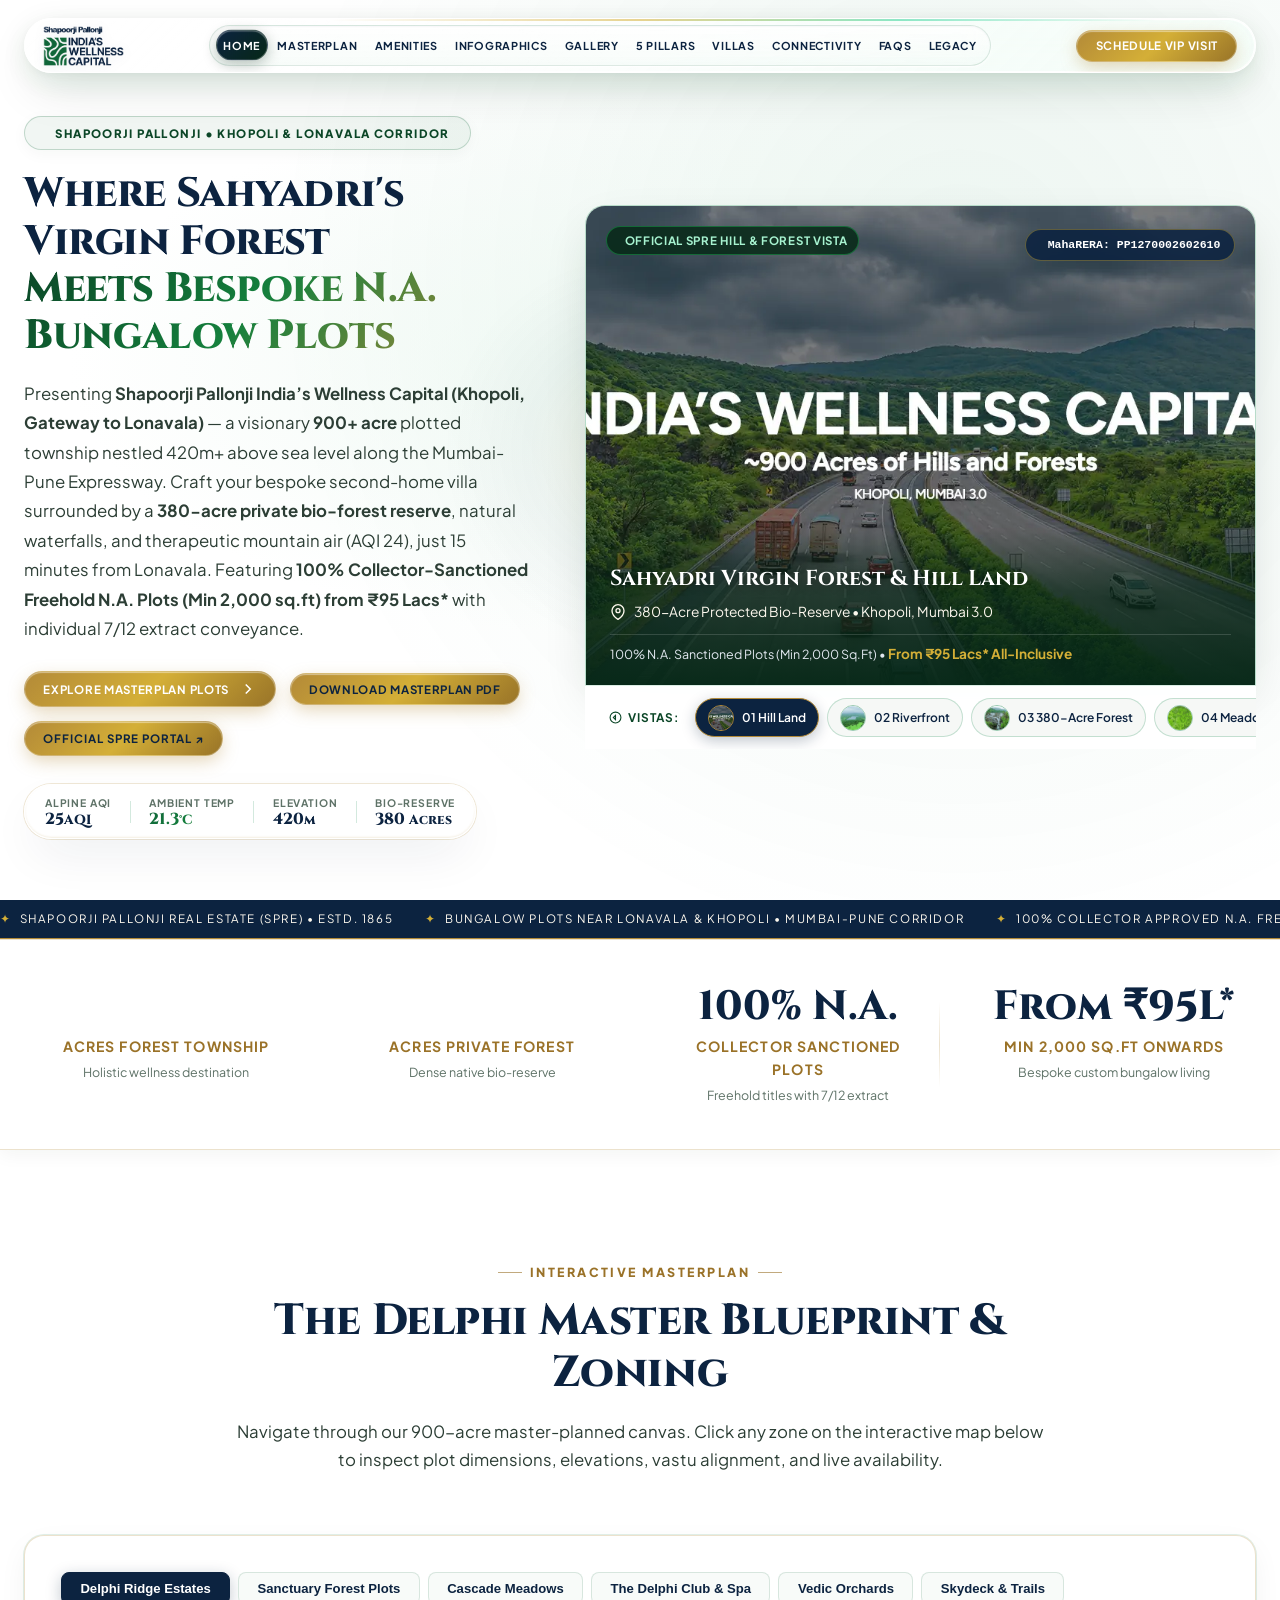
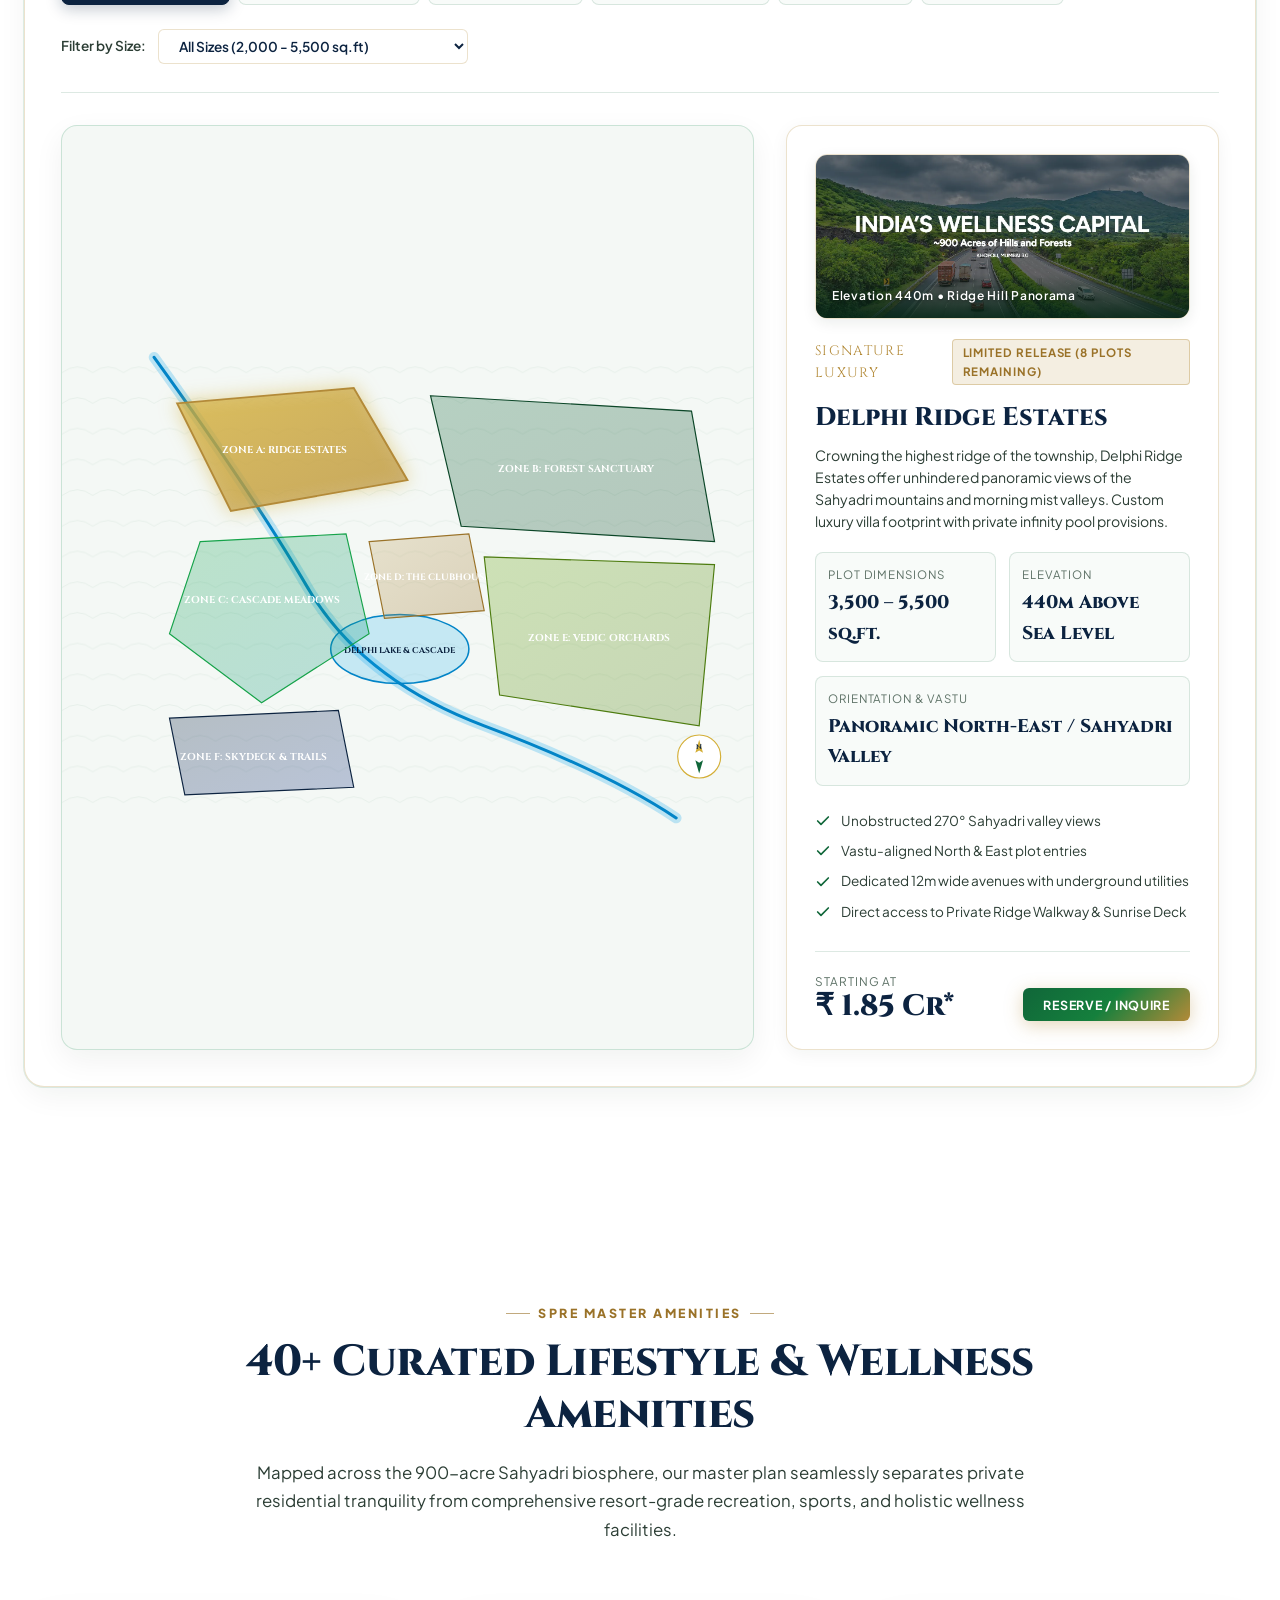
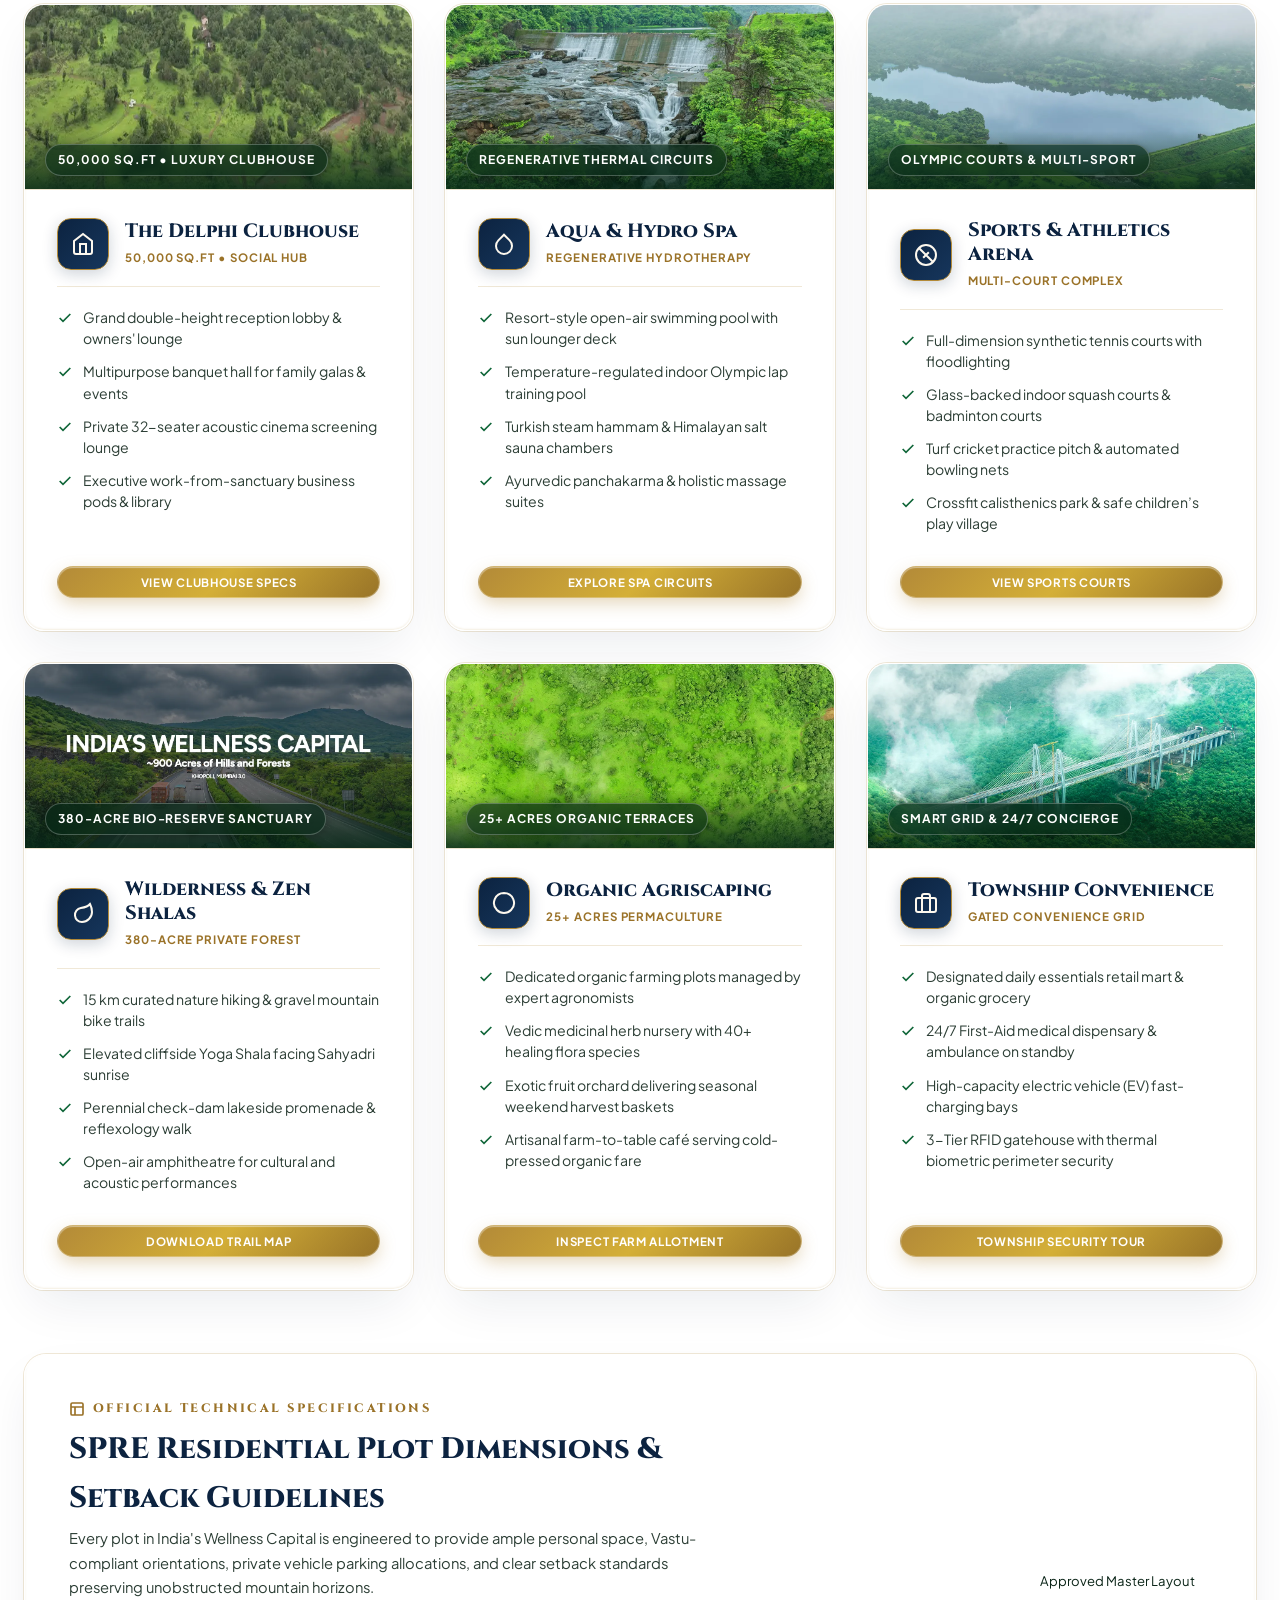
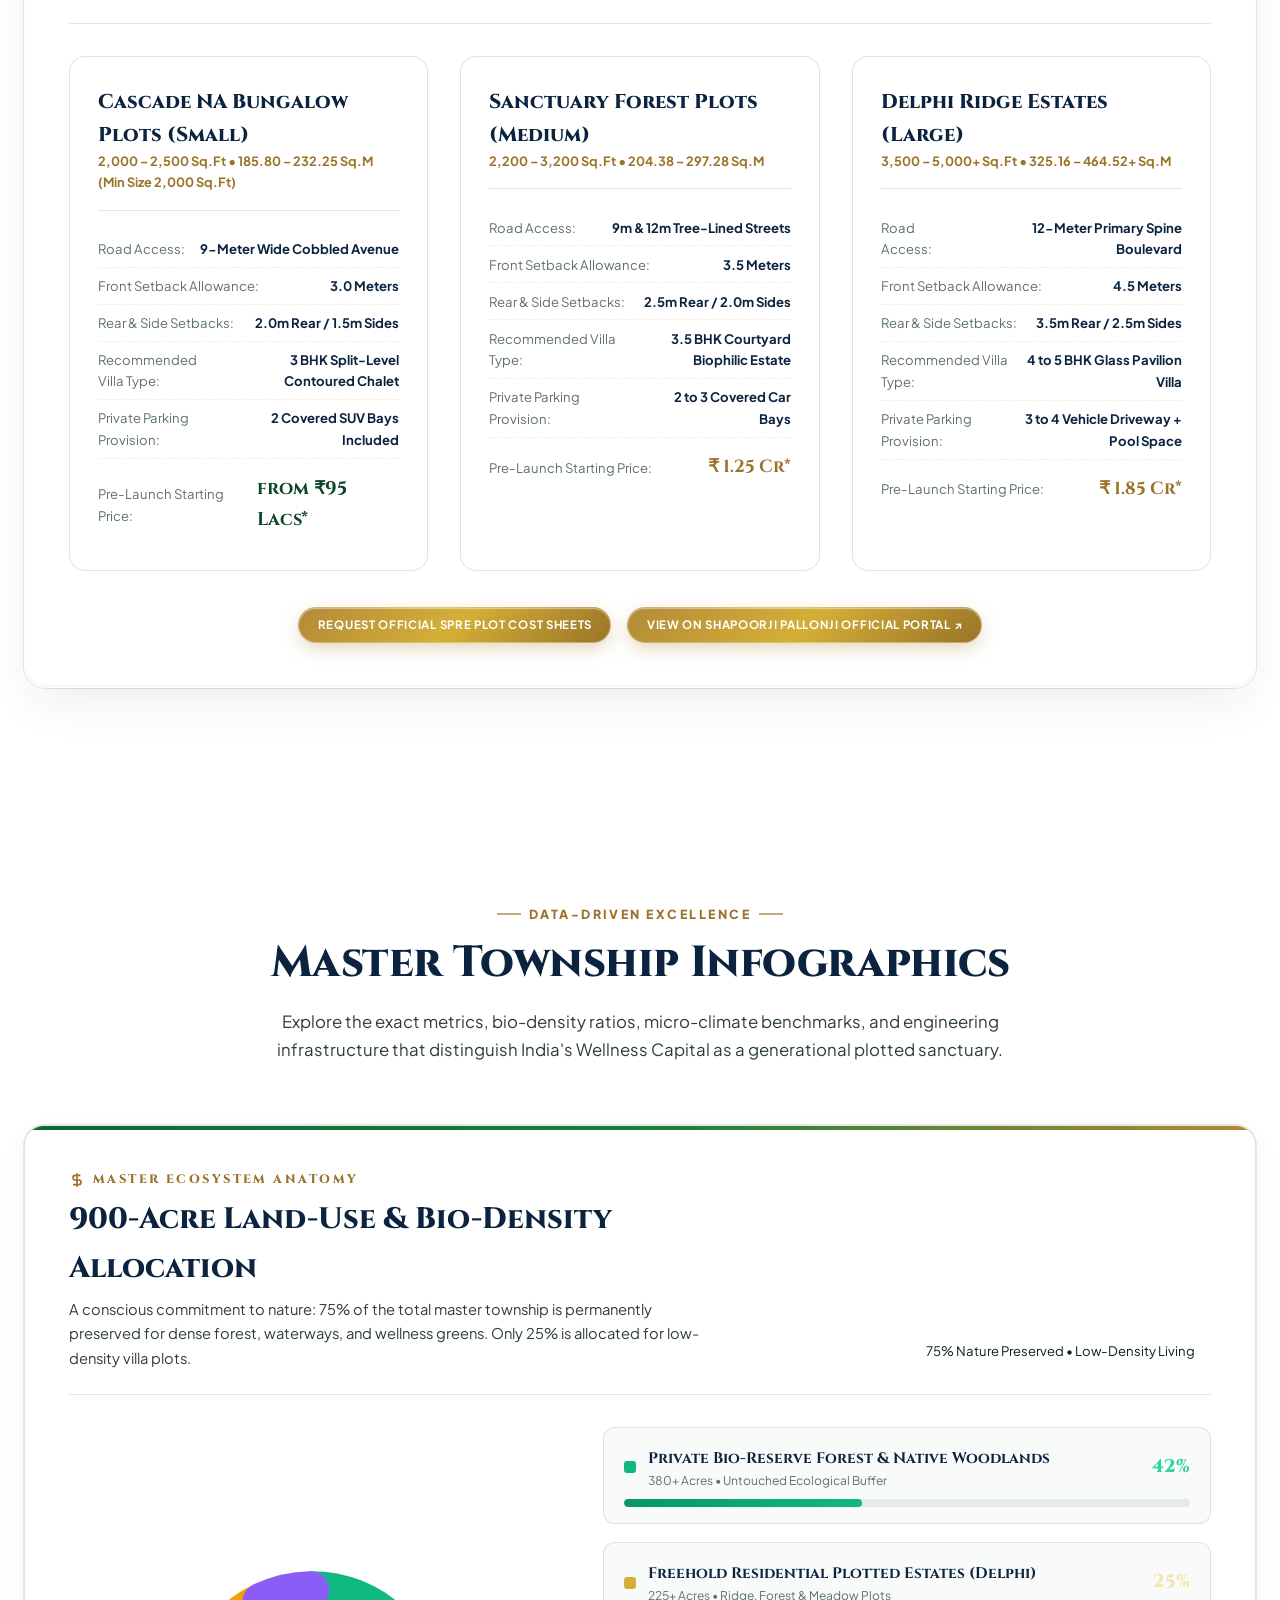
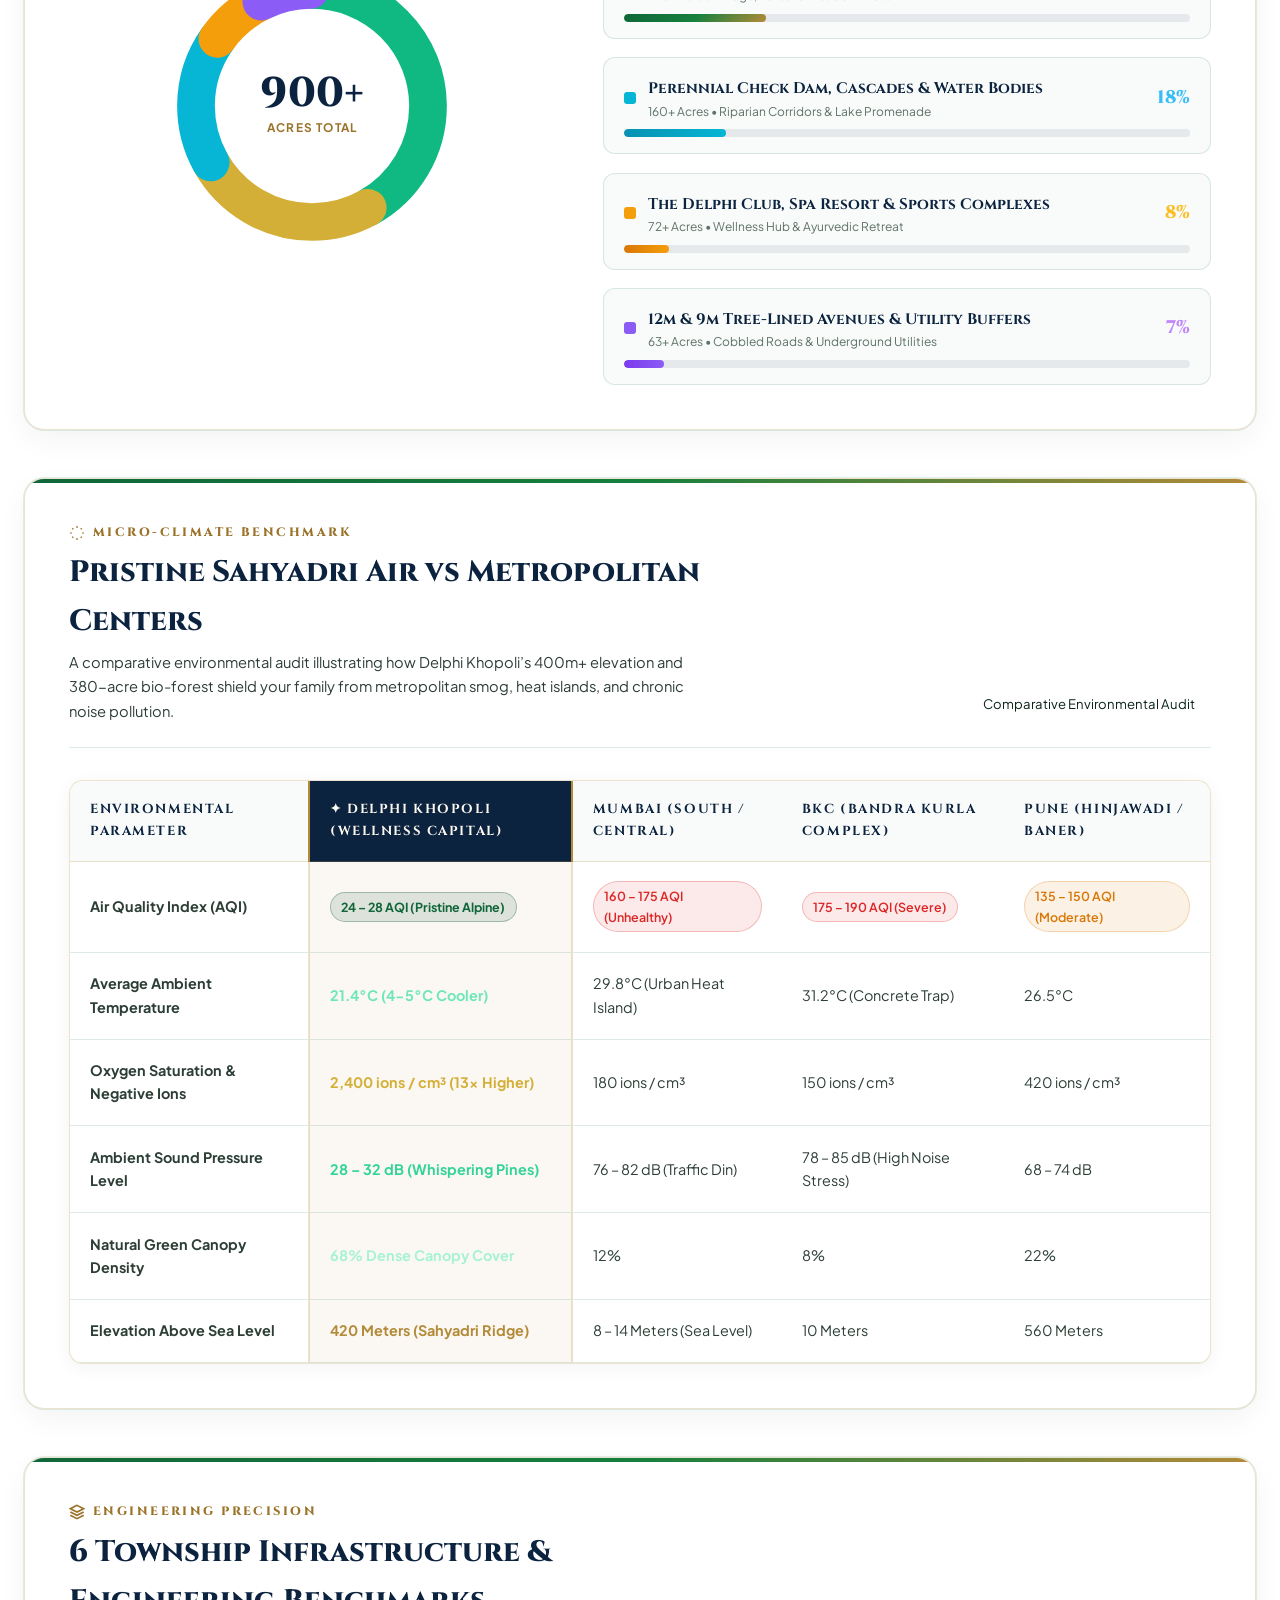
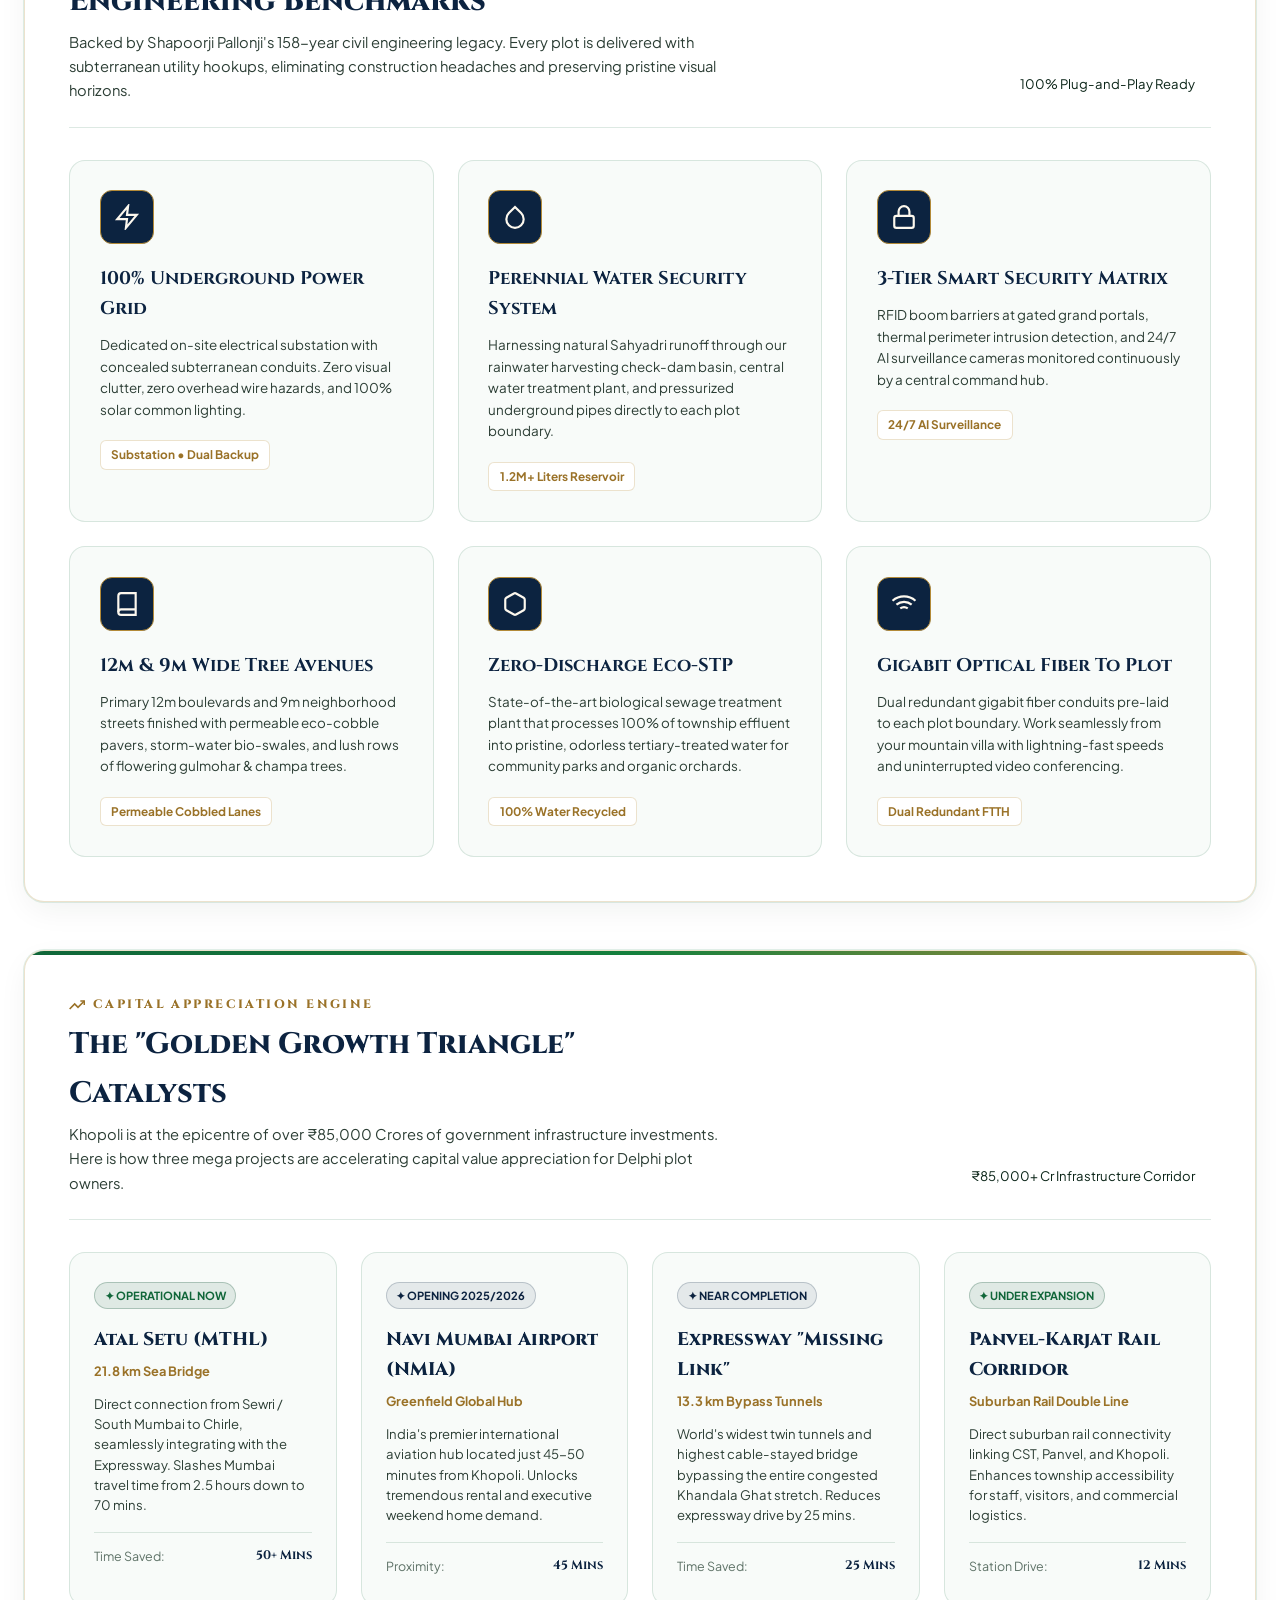
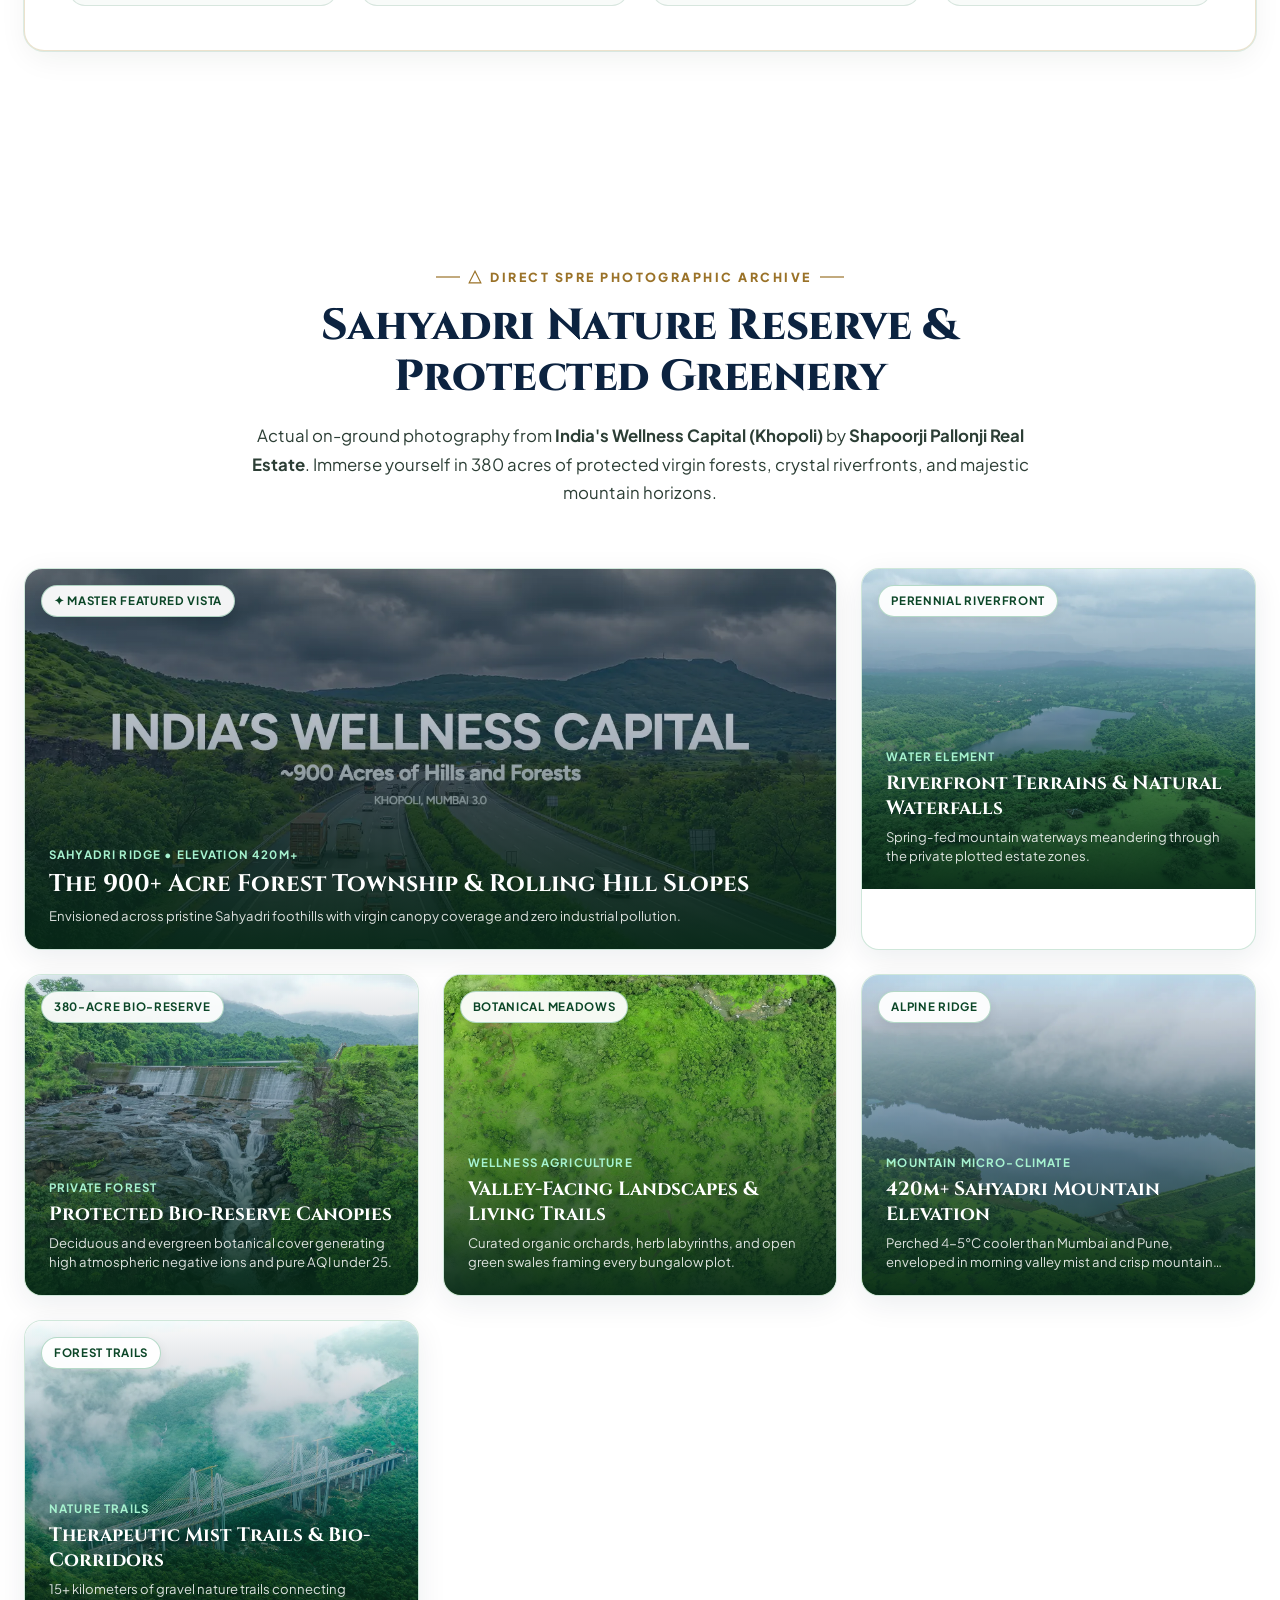
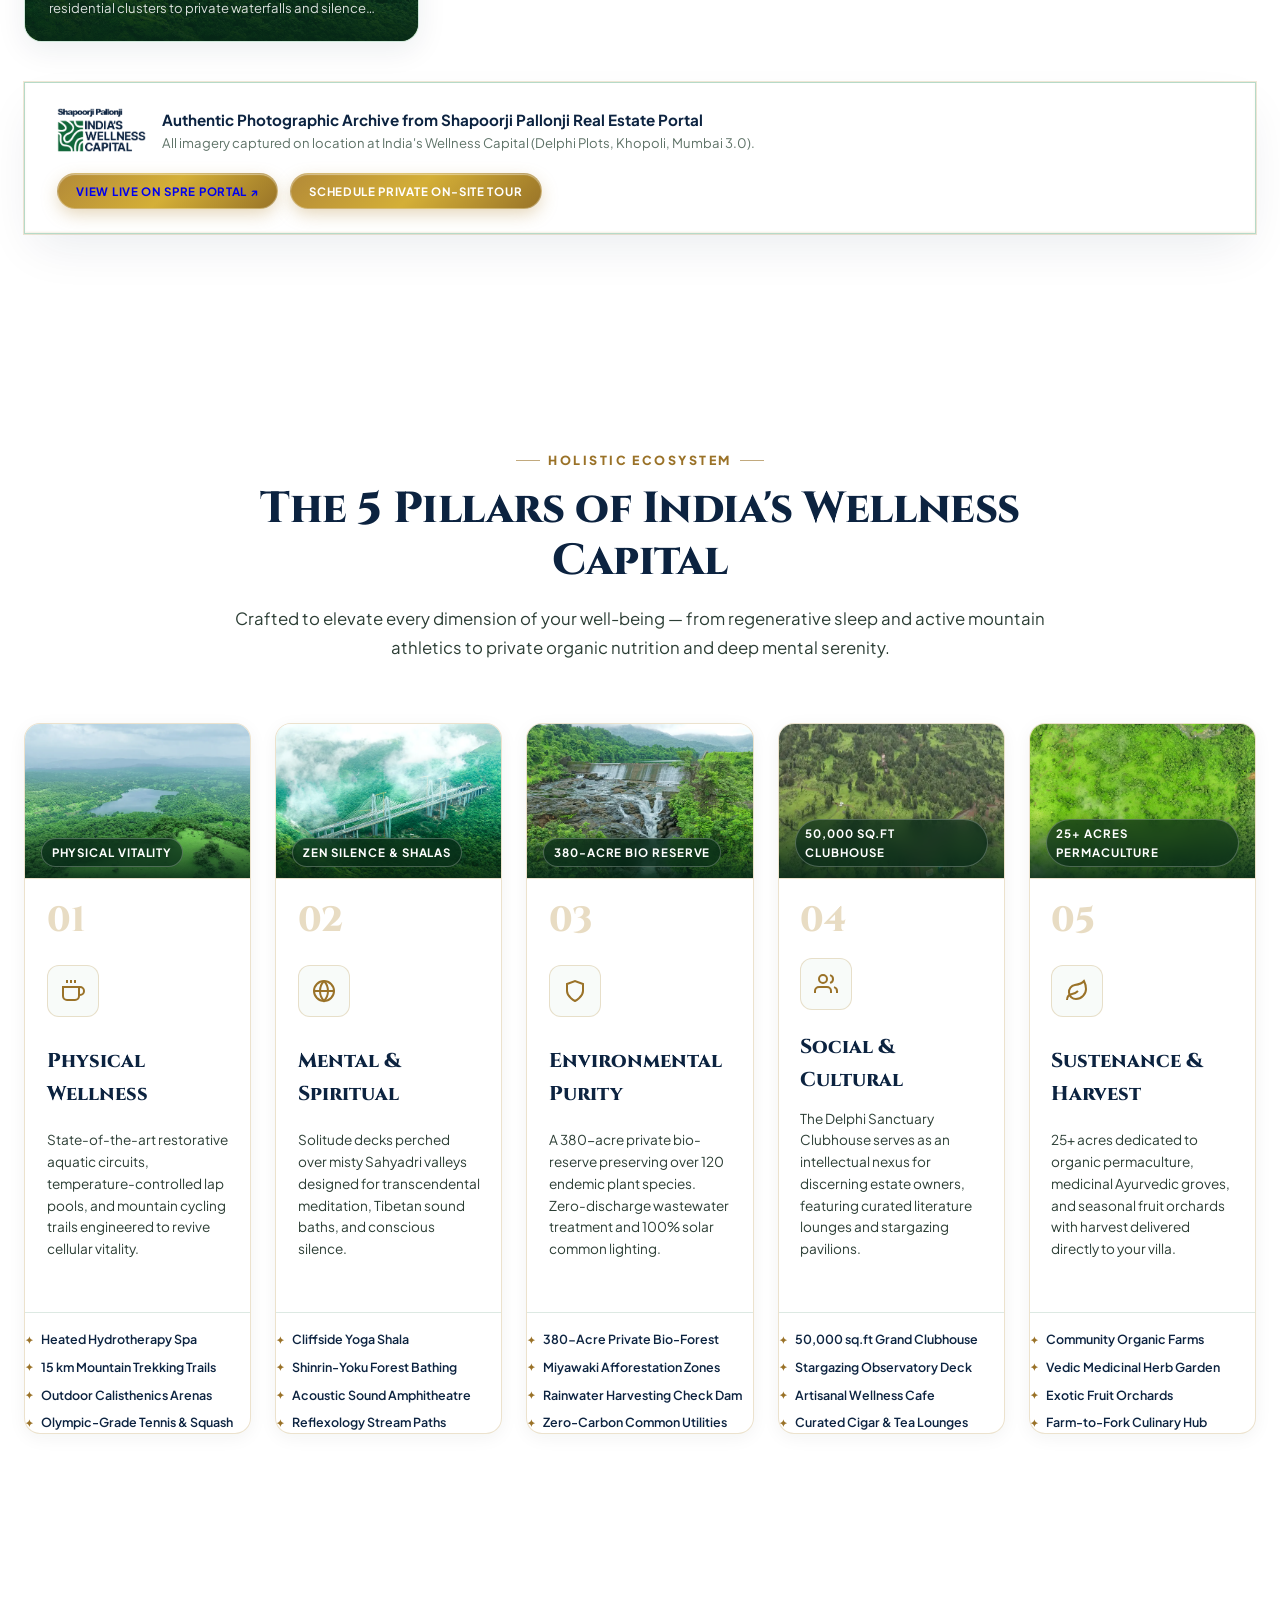
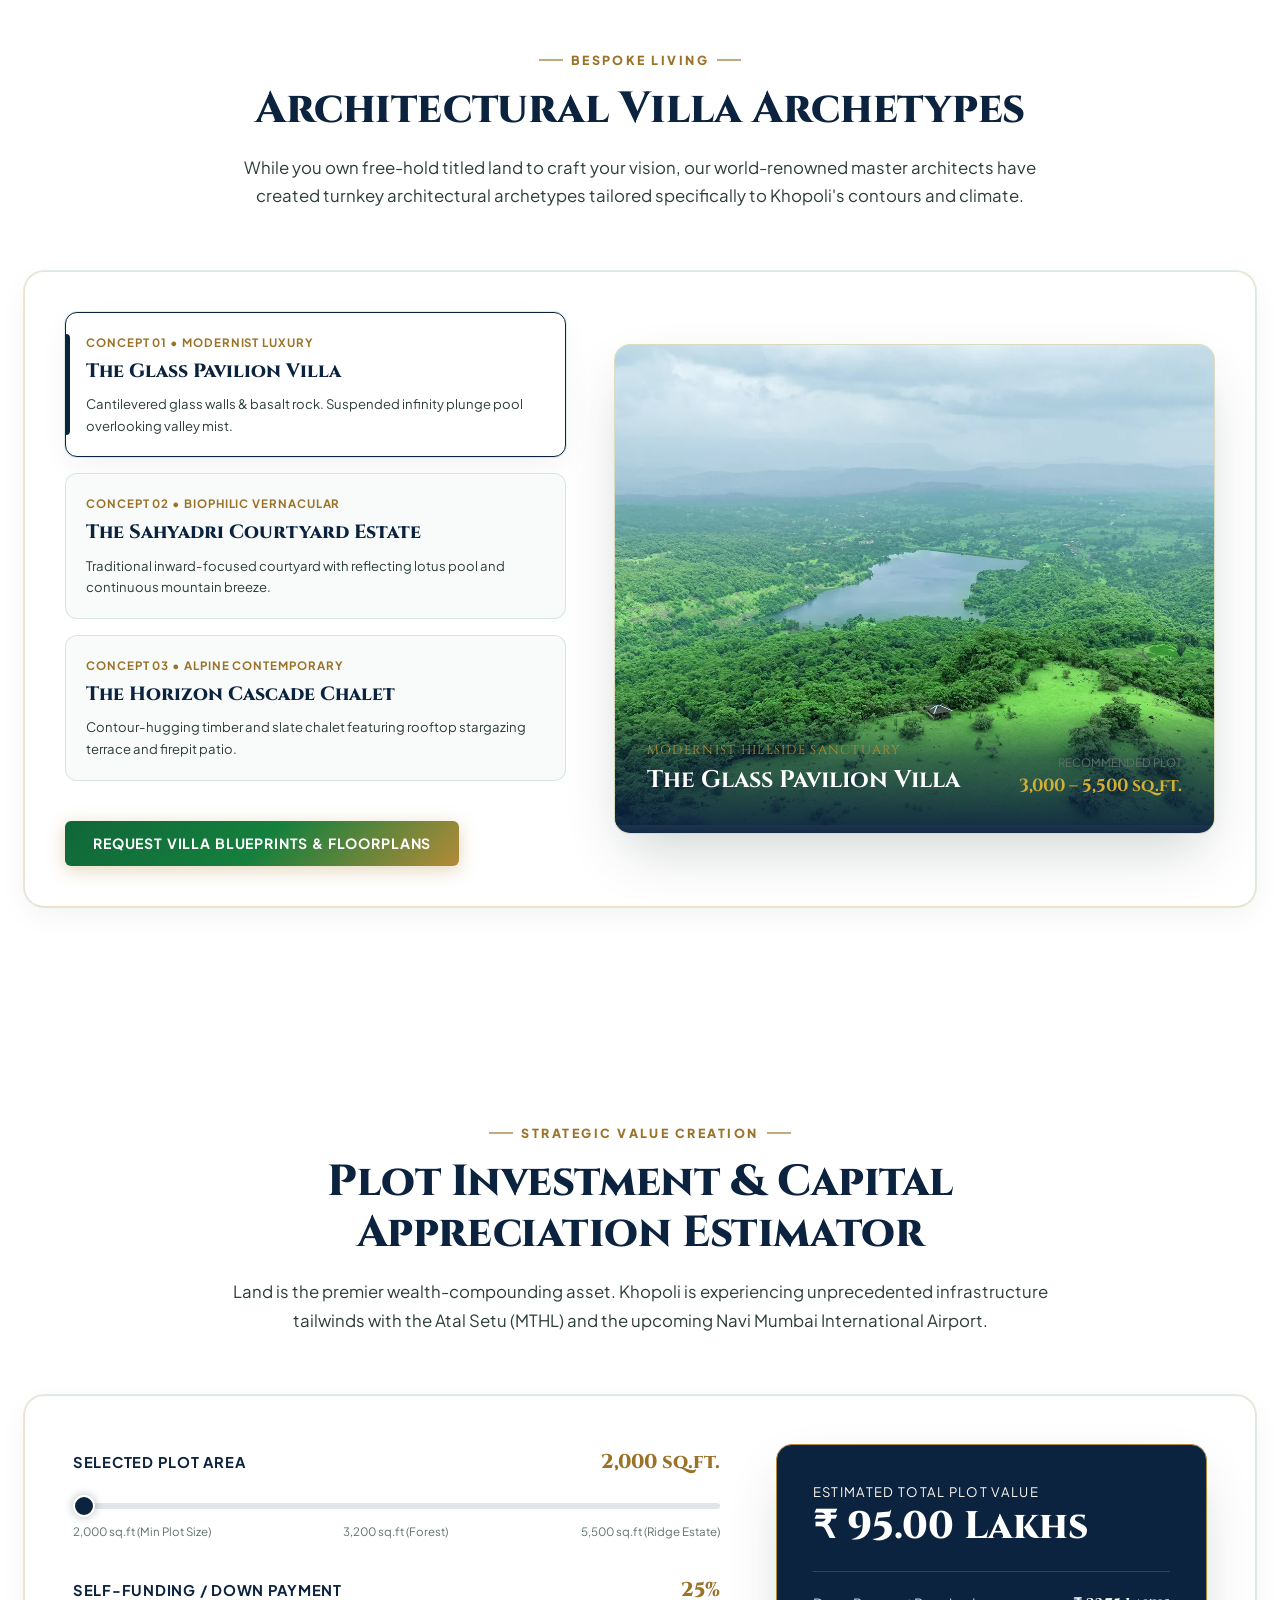
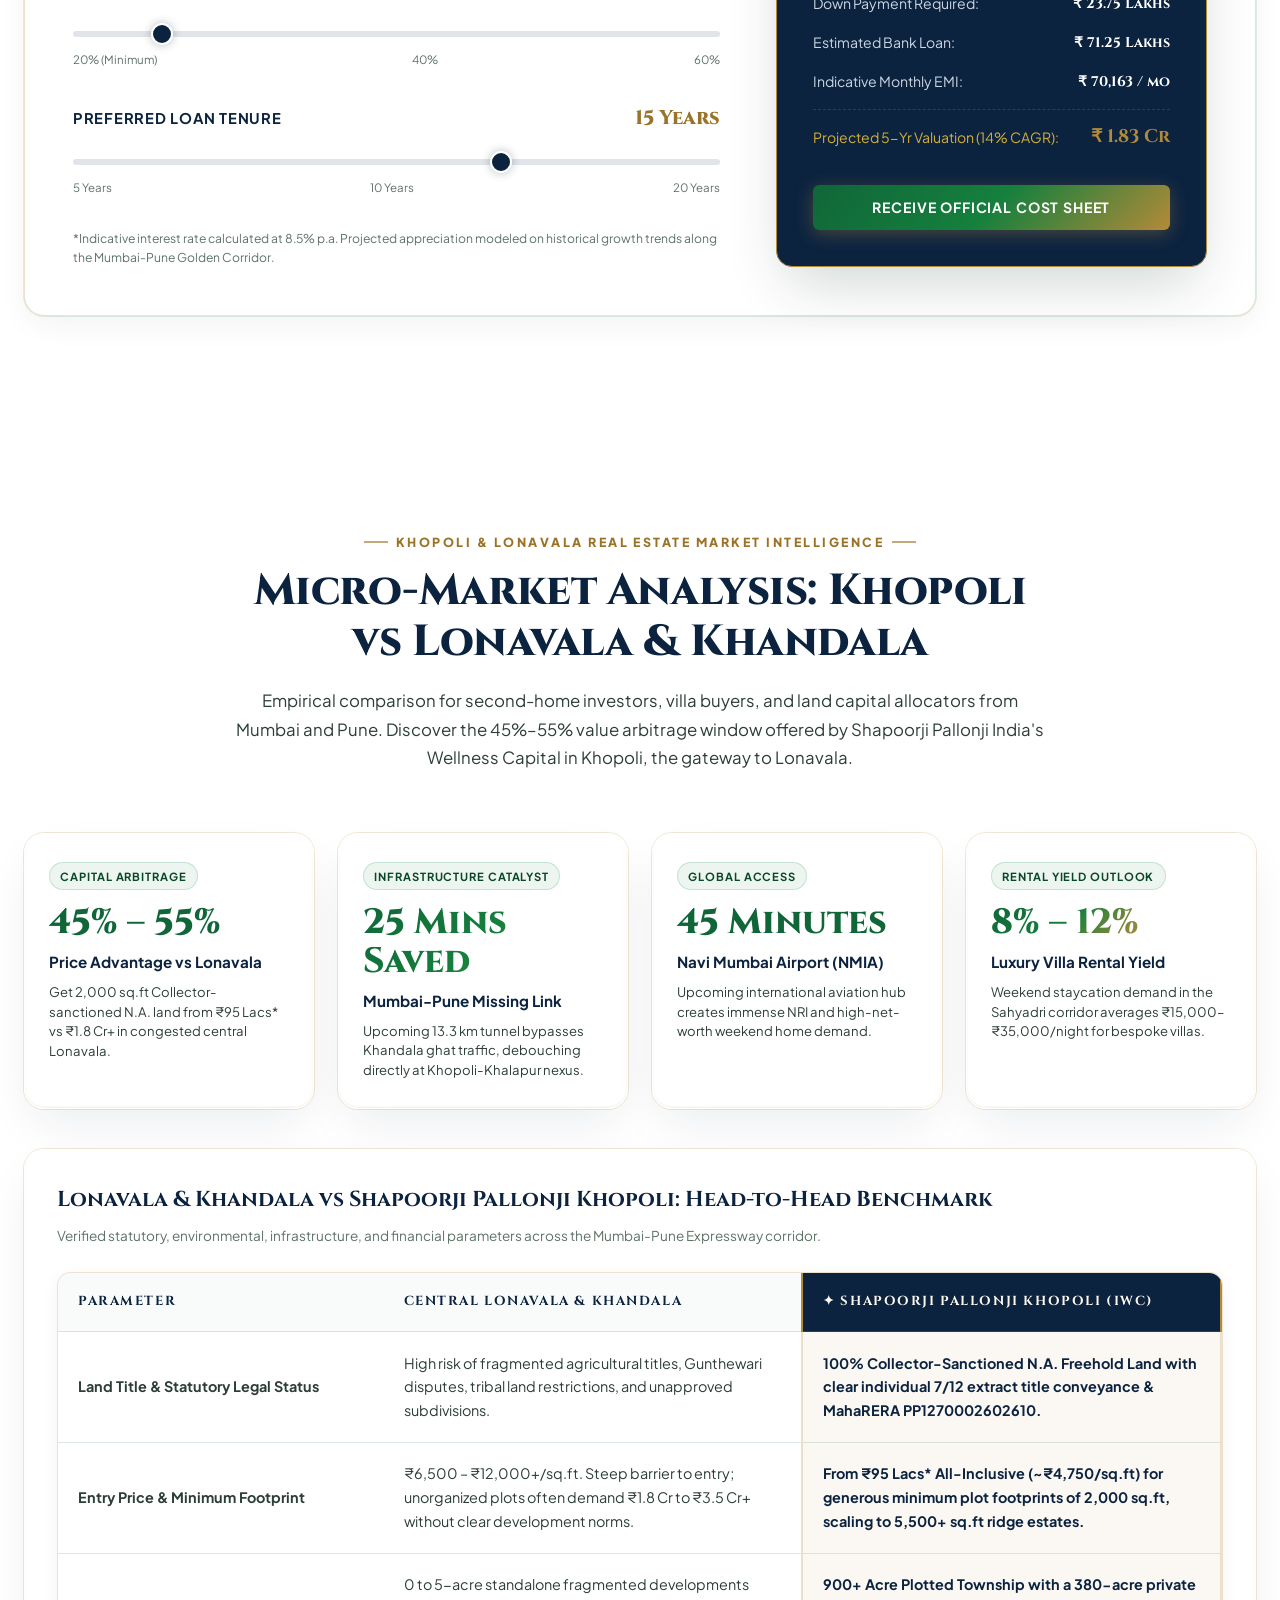
==== commit 7232f7fe: "feat(market): harden Khopoli and Lonavala real estate market intelligence, comparative benchmark tab" ====
--- a/index.html
+++ b/index.html
@@ -3,9 +3,9 @@
 <head>
   <meta charset="UTF-8">
   <meta name="viewport" content="width=device-width, initial-scale=1.0">
-  <title>Shapoorji Pallonji Khopoli | Bungalow Plots near Lonavala &amp; Mumbai-Pune | From ₹95L*</title>
-  <meta name="description" content="Shapoorji Pallonji India's Wellness Capital: 100% Collector Sanctioned N.A. Freehold Bungalow Plots (Min 2,000 sq.ft) from ₹95 Lacs* in Khopoli, gateway to Lonavala. 380-acre private bio-forest, 900+ acre township. 15 mins to Lonavala, 45 mins to NMIA, 60 mins to Pune, 70 mins to Mumbai. MahaRERA PP1270002602610.">
-  <meta name="keywords" content="Shapoorji Pallonji Khopoli, Shapoorji Pallonji Lonavala, Shapoorji Pallonji Bungalow Plots, Bungalow Plots in Khopoli, Bungalow Plots in Lonavala, Villa Plots near Lonavala, Plots in Khopoli, Plots in Lonavala, NA Plots Mumbai Pune Expressway, Luxury Plots Mumbai Pune, Gated Community Plots Khopoli Lonavala, Collector Approved NA Plots Khopoli, Residential Plots Lonavala Khandala, Second Home Villa Plots Mumbai Pune, Shapoorji Delphi Plots Khopoli, India's Wellness Capital Shapoorji Pallonji, shapoorji pallanji khopli, shapoorji pallonji lonawala, plots for sale in khopoli, plots for sale in lonavala, shapoorjitownship.in">
+  <title>Shapoorji Pallonji Khopoli &amp; Lonavala Real Estate | Bungalow Plots, Market Trends &amp; Prices from ₹95L*</title>
+  <meta name="description" content="Explore the Khopoli &amp; Lonavala real estate market with Shapoorji Pallonji India's Wellness Capital: 100% Collector-Sanctioned N.A. Freehold Bungalow Plots (Min 2,000 sq.ft) from ₹95 Lacs*. 45%-55% value arbitrage vs central Lonavala with 380-acre private bio-forest reserve, 13.3 km Missing Link Expressway advantage, and MahaRERA PP1270002602610.">
+  <meta name="keywords" content="Shapoorji Pallonji Khopoli, Shapoorji Pallonji Lonavala, Khopoli real estate market, Lonavala real estate market, bungalow plots in lonavala, plots in khopoli, bungalow plots in khopoli, luxury plots lonavala khandala, second home villa plots mumbai pune, na plots in lonavala, na plots khopoli, khopoli vs lonavala real estate, missing link expressway property impact, land investment khopoli lonavala, shapoorjitownship.in, collector approved na plots lonavala, villa land for sale near lonavala, shapoorji pallanji khopli, plots for sale in lonavala, plots for sale in khopoli, lonavala property investment, mumbai pune expressway real estate">
   <meta name="author" content="Shapoorji Pallonji Real Estate (SPRE)">
   <meta name="robots" content="index, follow, max-image-preview:large, max-snippet:-1, max-video-preview:-1">
   <meta name="theme-color" content="#062817">
@@ -22,19 +22,19 @@
   <meta property="og:type" content="website">
   <meta property="og:site_name" content="Shapoorji Pallonji - India's Wellness Capital">
   <meta property="og:url" content="https://shapoorjitownship.in/">
-  <meta property="og:title" content="Shapoorji Pallonji Khopoli | Luxury Bungalow Plots near Lonavala | From ₹95L*">
-  <meta property="og:description" content="100% Collector-Sanctioned N.A. Freehold Bungalow Plots (Min 2,000 sq.ft) from ₹95 Lacs* in Khopoli, gateway to Lonavala. 900+ acre master township with 380-acre private bio-forest reserve. MahaRERA PP1270002602610.">
+  <meta property="og:title" content="Shapoorji Pallonji Khopoli &amp; Lonavala Real Estate | Luxury Bungalow Plots from ₹95L*">
+  <meta property="og:description" content="45%-55% value arbitrage vs central Lonavala: 100% Collector-Sanctioned N.A. Freehold Bungalow Plots (Min 2,000 sq.ft) from ₹95 Lacs* in a 900+ acre master township with 380-acre private bio-forest reserve. MahaRERA PP1270002602610.">
   <meta property="og:image" content="https://shapoorjitownship.in/assets/spre/india-wellness-capital-hill-land.webp">
   <meta property="og:image:width" content="1279">
   <meta property="og:image:height" content="643">
-  <meta property="og:image:alt" content="Shapoorji Pallonji Khopoli Bungalow Plots near Lonavala">
+  <meta property="og:image:alt" content="Shapoorji Pallonji Khopoli &amp; Lonavala Real Estate Market">
   <meta property="og:locale" content="en_IN">
 
   <!-- Twitter Card Metadata -->
   <meta name="twitter:card" content="summary_large_image">
   <meta name="twitter:site" content="@SPRE_Official">
-  <meta name="twitter:title" content="Shapoorji Pallonji Khopoli | Bungalow Plots near Lonavala &amp; Mumbai-Pune">
-  <meta name="twitter:description" content="100% N.A. Freehold Bungalow Plots from ₹95 Lacs* in Khopoli near Lonavala with 380-acre private bio-forest reserve.">
+  <meta name="twitter:title" content="Shapoorji Pallonji Khopoli &amp; Lonavala Real Estate | Bungalow Plots from ₹95L*">
+  <meta name="twitter:description" content="Khopoli &amp; Lonavala real estate market intelligence: 100% N.A. Freehold Bungalow Plots from ₹95 Lacs* with 380-acre private bio-forest reserve and Missing Link Expressway connectivity.">
   <meta name="twitter:image" content="https://shapoorjitownship.in/assets/spre/india-wellness-capital-hill-land.webp">
 
   <!-- Official Favicons -->
@@ -1962,6 +1962,174 @@
   </section>
 
   <!-- ========================================================================
+       KHOPOLI & LONAVALA REAL ESTATE MARKET INTELLIGENCE & VALUE ARBITRAGE
+       ======================================================================== -->
+  <section id="real-estate-market" class="section">
+    <div class="container-wide">
+      
+      <div class="section-header">
+        <div class="section-tag">Khopoli &amp; Lonavala Real Estate Market Intelligence</div>
+        <h2 class="section-title">Micro-Market Analysis: Khopoli vs Lonavala &amp; Khandala</h2>
+        <p class="section-desc">
+          Empirical comparison for second-home investors, villa buyers, and land capital allocators from Mumbai and Pune. 
+          Discover the 45%–55% value arbitrage window offered by Shapoorji Pallonji India's Wellness Capital in Khopoli, the gateway to Lonavala.
+        </p>
+      </div>
+
+      <!-- Real Estate Market Stats Strip -->
+      <div class="market-metrics-grid">
+        <div class="market-metric-card glass-panel-ultra">
+          <div class="metric-badge">Capital Arbitrage</div>
+          <div class="metric-highlight text-emerald">45% – 55%</div>
+          <div class="metric-title">Price Advantage vs Lonavala</div>
+          <p class="metric-desc">Get 2,000 sq.ft Collector-sanctioned N.A. land from ₹95 Lacs* vs ₹1.8 Cr+ in congested central Lonavala.</p>
+        </div>
+        <div class="market-metric-card glass-panel-ultra">
+          <div class="metric-badge">Infrastructure Catalyst</div>
+          <div class="metric-highlight text-gold">25 Mins Saved</div>
+          <div class="metric-title">Mumbai-Pune Missing Link</div>
+          <p class="metric-desc">Upcoming 13.3 km tunnel bypasses Khandala ghat traffic, debouching directly at Khopoli-Khalapur nexus.</p>
+        </div>
+        <div class="market-metric-card glass-panel-ultra">
+          <div class="metric-badge">Global Access</div>
+          <div class="metric-highlight text-emerald">45 Minutes</div>
+          <div class="metric-title">Navi Mumbai Airport (NMIA)</div>
+          <p class="metric-desc">Upcoming international aviation hub creates immense NRI and high-net-worth weekend home demand.</p>
+        </div>
+        <div class="market-metric-card glass-panel-ultra">
+          <div class="metric-badge">Rental Yield Outlook</div>
+          <div class="metric-highlight text-gold">8% – 12%</div>
+          <div class="metric-title">Luxury Villa Rental Yield</div>
+          <p class="metric-desc">Weekend staycation demand in the Sahyadri corridor averages ₹15,000–₹35,000/night for bespoke villas.</p>
+        </div>
+      </div>
+
+      <!-- Comprehensive Micro-Market Comparison Table -->
+      <div class="market-table-container glass-panel-ultra" style="margin-top: 2.5rem; padding: 2rem; border-radius: 20px;">
+        <h3 class="font-serif" style="font-size: 1.35rem; color: var(--spre-navy); margin-bottom: 0.5rem;">
+          Lonavala &amp; Khandala vs Shapoorji Pallonji Khopoli: Head-to-Head Benchmark
+        </h3>
+        <p style="font-size: 0.85rem; color: var(--text-muted); margin-bottom: 1.5rem;">
+          Verified statutory, environmental, infrastructure, and financial parameters across the Mumbai-Pune Expressway corridor.
+        </p>
+
+        <div class="climate-benchmark-table-wrap">
+          <table class="climate-benchmark-table">
+            <thead>
+              <tr>
+                <th style="width: 28%;">Parameter</th>
+                <th style="width: 36%;">Central Lonavala &amp; Khandala</th>
+                <th class="delphi-col" style="width: 36%;">✦ Shapoorji Pallonji Khopoli (IWC)</th>
+              </tr>
+            </thead>
+            <tbody>
+              <tr>
+                <td><strong>Land Title &amp; Statutory Legal Status</strong></td>
+                <td>High risk of fragmented agricultural titles, Gunthewari disputes, tribal land restrictions, and unapproved subdivisions.</td>
+                <td class="delphi-col"><strong>100% Collector-Sanctioned N.A. Freehold Land</strong> with clear individual 7/12 extract title conveyance &amp; MahaRERA PP1270002602610.</td>
+              </tr>
+              <tr>
+                <td><strong>Entry Price &amp; Minimum Footprint</strong></td>
+                <td>₹6,500 – ₹12,000+/sq.ft. Steep barrier to entry; unorganized plots often demand ₹1.8 Cr to ₹3.5 Cr+ without clear development norms.</td>
+                <td class="delphi-col"><strong>From ₹95 Lacs* All-Inclusive</strong> (~₹4,750/sq.ft) for generous minimum plot footprints of 2,000 sq.ft, scaling to 5,500+ sq.ft ridge estates.</td>
+              </tr>
+              <tr>
+                <td><strong>Township Scale &amp; Forest Reserve</strong></td>
+                <td>0 to 5-acre standalone fragmented developments bordering crowded tourist routes, high noise pollution, and concrete congestion.</td>
+                <td class="delphi-col"><strong>900+ Acre Plotted Township</strong> with a 380-acre private bio-forest reserve, 75% permanently preserved nature greens, and 420m elevation.</td>
+              </tr>
+              <tr>
+                <td><strong>Master Township Infrastructure</strong></td>
+                <td>Overhead tangled wiring, erratic private borewells, septic tanks, and lack of dedicated stormwater drainage.</td>
+                <td class="delphi-col"><strong>100% Concealed Underground Infrastructure:</strong> Power cabling, optical fiber, 24/7 dual water mains, zero-discharge STP, and canalized storm networks.</td>
+              </tr>
+              <tr>
+                <td><strong>Clubhouse &amp; Resort Amenities</strong></td>
+                <td>Nil. Standalone plots have no shared recreational infrastructure, forcing owners to rely on crowded commercial hotels.</td>
+                <td class="delphi-col"><strong>50,000 sq.ft Delphi Luxury Clubhouse</strong>, heated Olympic lap pool, hydrotherapy spa, organic permaculture farm, and 15 km mountain trails.</td>
+              </tr>
+              <tr>
+                <td><strong>Commute from Mumbai (BKC / South Mumbai)</strong></td>
+                <td>2.5 to 3.5 hours on weekends due to chronic bottlenecks at Khandala ghats, toll plazas, and market intersections.</td>
+                <td class="delphi-col"><strong>~70 Minutes via Atal Setu (MTHL)</strong> and only 12 minutes from Khalapur Toll Plaza. Bypasses Khandala ghat congestion completely.</td>
+              </tr>
+              <tr>
+                <td><strong>Missing Link Expressway Impact (2026)</strong></td>
+                <td>Bypasses central Lonavala town, redirecting heavy transit traffic away from traditional retail corridors.</td>
+                <td class="delphi-col"><strong>Direct Prime Beneficiary:</strong> Missing Link viaduct and tunnel debouches right near Khopoli, reducing travel time by 25–30 minutes.</td>
+              </tr>
+              <tr>
+                <td><strong>Air Quality Index (AQI) &amp; Climate</strong></td>
+                <td>AQI 65–110 during tourist peaks with vehicular emissions, dust, and diesel exhaust along the old highway spine.</td>
+                <td class="delphi-col"><strong>Pristine Alpine AQI 24 (Good)</strong>, 4–5°C cooler ambient temperature, and 2,400 negative ions/cm³ generated by the bio-forest canopy.</td>
+              </tr>
+              <tr>
+                <td><strong>5-Year Capital Appreciation Potential</strong></td>
+                <td>Saturated real estate market with modest 5%–7% annualized appreciation due to high base prices.</td>
+                <td class="delphi-col"><strong>High-Growth Corridor (14%–18% Projected CAGR)</strong> driven by NMIA Airport operationalization, MTHL, and Missing Link convergence.</td>
+              </tr>
+            </tbody>
+          </table>
+        </div>
+      </div>
+
+      <!-- Micro-Market Growth Catalysts Grid -->
+      <div class="market-catalysts-container" style="margin-top: 3rem;">
+        <h3 class="font-serif text-center" style="font-size: 1.45rem; color: var(--spre-navy); margin-bottom: 0.5rem;">
+          5 Infrastructure Catalysts Transforming Khopoli &amp; Lonavala Real Estate
+        </h3>
+        <p class="text-center" style="font-size: 0.88rem; color: var(--text-muted); max-width: 750px; margin: 0 auto 2rem auto;">
+          The Mumbai-Pune Expressway corridor is undergoing a multi-billion dollar infrastructure renaissance, cementing Khopoli as Maharashtra's fastest-growing plotted sanctuary.
+        </p>
+
+        <div class="catalyst-cards-grid">
+          <div class="catalyst-card glass-panel-ultra">
+            <div class="catalyst-num">01</div>
+            <h4 class="catalyst-name" style="font-size: 1.05rem;">Mumbai-Pune Missing Link</h4>
+            <div class="catalyst-sub">13.3 km High-Speed Bypass</div>
+            <p class="catalyst-desc">
+              India's widest tunnel and highest cable-stayed viaduct cutting 25–30 minutes of travel time and bypassing the accident-prone Khandala ghat sections. Exits directly at Khopoli.
+            </p>
+          </div>
+          <div class="catalyst-card glass-panel-ultra">
+            <div class="catalyst-num">02</div>
+            <h4 class="catalyst-name" style="font-size: 1.05rem;">Navi Mumbai Airport (NMIA)</h4>
+            <div class="catalyst-sub">45 Mins Greenfield Terminal</div>
+            <p class="catalyst-desc">
+              Commencing commercial flight operations, NMIA will serve 60M+ passengers annually, creating immense executive second-home and luxury vacation villa demand across Khopoli and Lonavala.
+            </p>
+          </div>
+          <div class="catalyst-card glass-panel-ultra">
+            <div class="catalyst-num">03</div>
+            <h4 class="catalyst-name" style="font-size: 1.05rem;">Atal Setu (MTHL) Freeway</h4>
+            <div class="catalyst-sub">21.8 km Trans-Harbour Link</div>
+            <p class="catalyst-desc">
+              Operational sea bridge connecting Sewri and South Mumbai to Chirle in just 20 minutes, bringing South Mumbai and BKC residents to Khopoli within ~70 minutes seamless drive.
+            </p>
+          </div>
+          <div class="catalyst-card glass-panel-ultra">
+            <div class="catalyst-num">04</div>
+            <h4 class="catalyst-name" style="font-size: 1.05rem;">Khopoli-Karjat Suburban Rail</h4>
+            <div class="catalyst-sub">Doubling &amp; Rapid Transit</div>
+            <p class="catalyst-desc">
+              Major mass transit upgrade doubling suburban track capacity linking CST and Panvel, supplemented by the proposed Virar-Alibaug Multimodal Corridor and Panvel-Karjat suburban link.
+            </p>
+          </div>
+          <div class="catalyst-card glass-panel-ultra">
+            <div class="catalyst-num">05</div>
+            <h4 class="catalyst-name" style="font-size: 1.05rem;">Eco-Tourism &amp; Wellness Hub</h4>
+            <div class="catalyst-sub">India's Wellness Capital</div>
+            <p class="catalyst-desc">
+              Surrounded by Imagicaa, Zen meditation retreats, and Sahyadri organic farm trails, Khopoli is transforming into the premier bio-reserve living corridor in Western India.
+            </p>
+          </div>
+        </div>
+      </div>
+
+    </div>
+  </section>
+
+  <!-- ========================================================================
        LOCATION & STRATEGIC CONNECTIVITY
        ======================================================================== -->
   <section id="connectivity" class="section">
--- a/styles.css
+++ b/styles.css
@@ -1585,6 +1585,95 @@
   padding: 0.25rem 0.65rem;
   border-radius: 6px;
   margin-top: 1.25rem;
+}
+
+/* Real Estate Market Intelligence & Arbitrage */
+.market-metrics-grid {
+  display: grid;
+  grid-template-columns: repeat(4, 1fr);
+  gap: 1.5rem;
+  margin-top: 2rem;
+}
+
+.market-metric-card {
+  padding: 1.75rem 1.5rem;
+  border-radius: 20px;
+  border: 1px solid rgba(16, 133, 73, 0.16);
+  background: linear-gradient(135deg, rgba(255, 255, 255, 0.95) 0%, rgba(244, 253, 248, 0.85) 100%);
+  transition: all 0.35s cubic-bezier(0.16, 1, 0.3, 1);
+  position: relative;
+  overflow: hidden;
+}
+
+.market-metric-card:hover {
+  transform: translateY(-5px);
+  border-color: var(--gold-primary);
+  box-shadow: 0 20px 45px -8px rgba(6, 40, 23, 0.16);
+}
+
+.metric-badge {
+  display: inline-block;
+  padding: 0.25rem 0.65rem;
+  border-radius: 999px;
+  background: rgba(16, 133, 73, 0.08);
+  color: var(--emerald-forest);
+  font-size: 0.7rem;
+  font-weight: 700;
+  text-transform: uppercase;
+  letter-spacing: 0.08em;
+  margin-bottom: 0.85rem;
+  border: 1px solid rgba(16, 133, 73, 0.18);
+}
+
+.metric-highlight {
+  font-family: var(--font-serif);
+  font-size: 2.2rem;
+  font-weight: 800;
+  line-height: 1.1;
+  margin-bottom: 0.4rem;
+}
+
+.metric-title {
+  font-family: var(--font-google);
+  font-weight: 700;
+  font-size: 0.95rem;
+  color: var(--spre-navy);
+  margin-bottom: 0.5rem;
+}
+
+.metric-desc {
+  font-size: 0.82rem;
+  color: var(--text-secondary);
+  line-height: 1.5;
+  margin: 0;
+}
+
+.catalyst-cards-grid {
+  display: grid;
+  grid-template-columns: repeat(auto-fit, minmax(240px, 1fr));
+  gap: 1.25rem;
+  margin-top: 1.5rem;
+}
+
+.catalyst-num {
+  font-family: var(--font-serif);
+  font-size: 1.6rem;
+  font-weight: 800;
+  color: var(--gold-primary);
+  margin-bottom: 0.5rem;
+  opacity: 0.85;
+}
+
+@media (max-width: 1024px) {
+  .market-metrics-grid {
+    grid-template-columns: repeat(2, 1fr);
+  }
+}
+
+@media (max-width: 640px) {
+  .market-metrics-grid {
+    grid-template-columns: 1fr;
+  }
 }
 
 /* Catalyst Timeline Grid */
